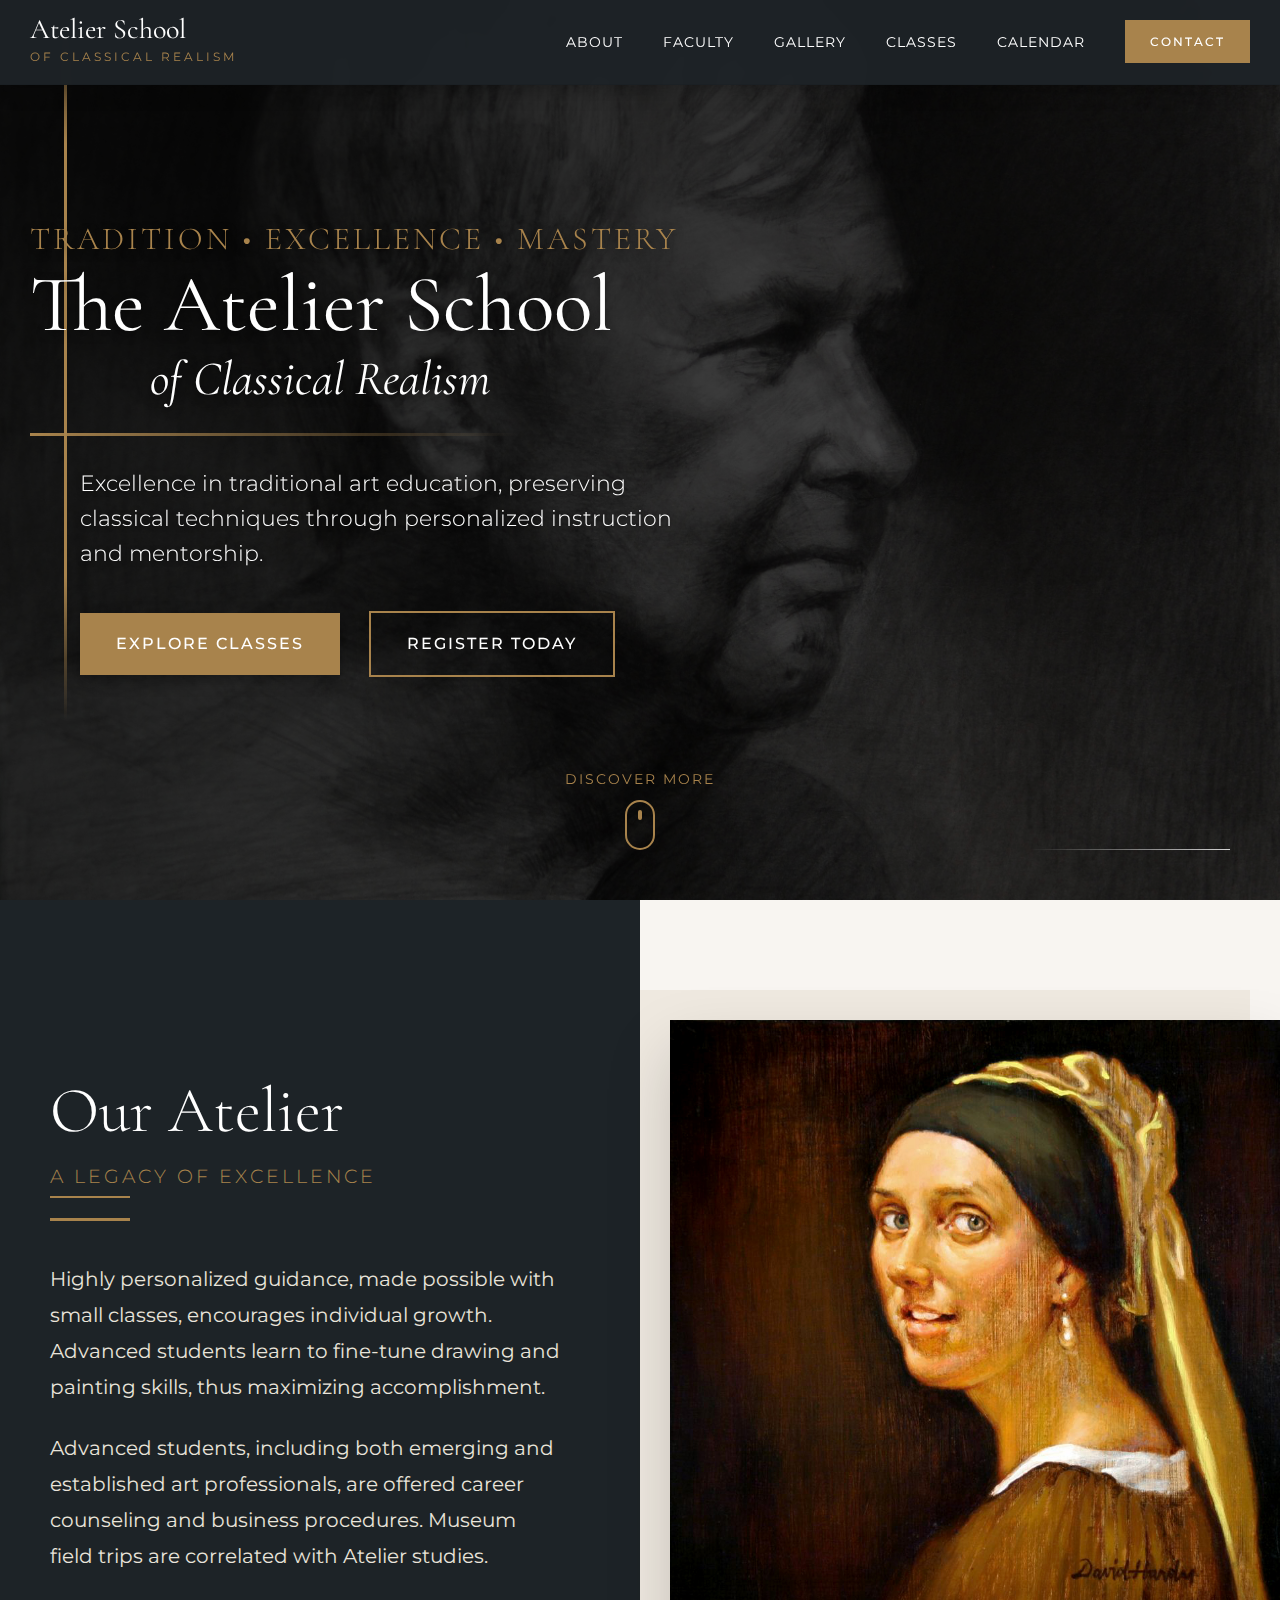
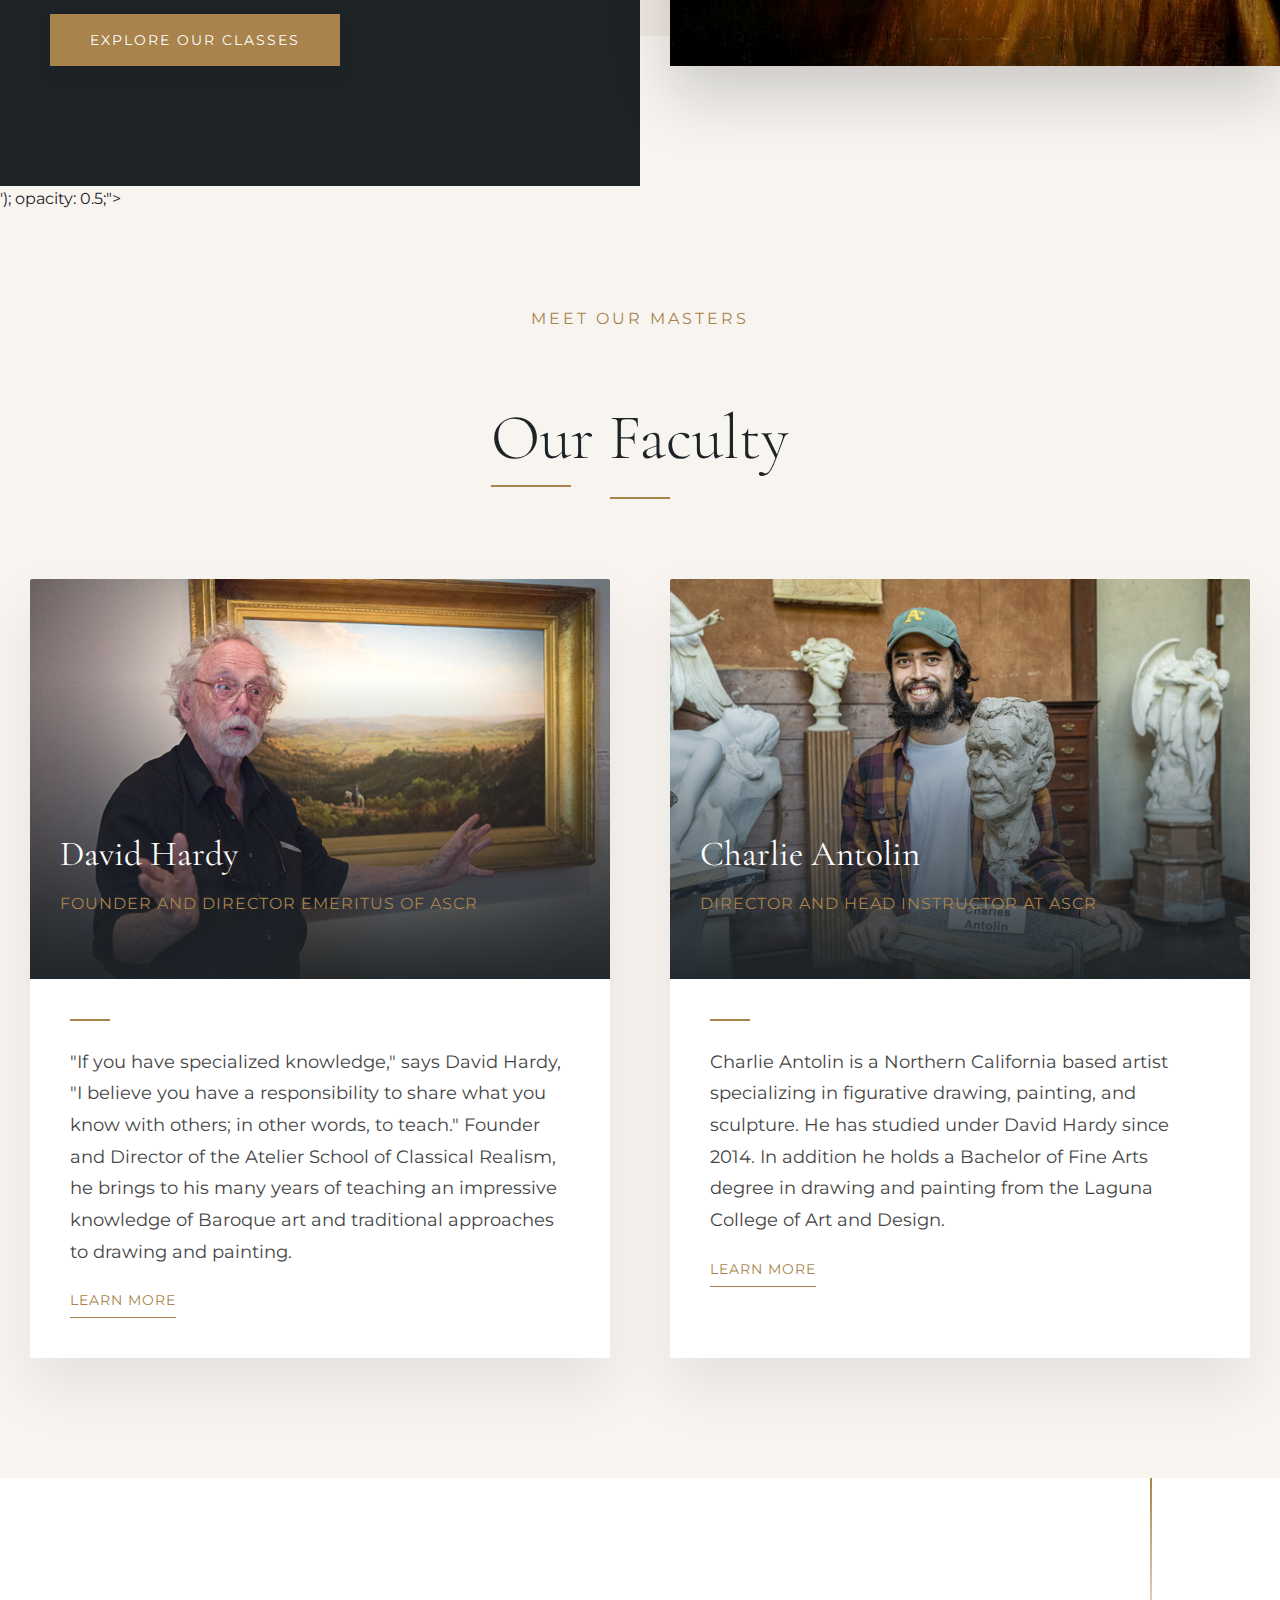
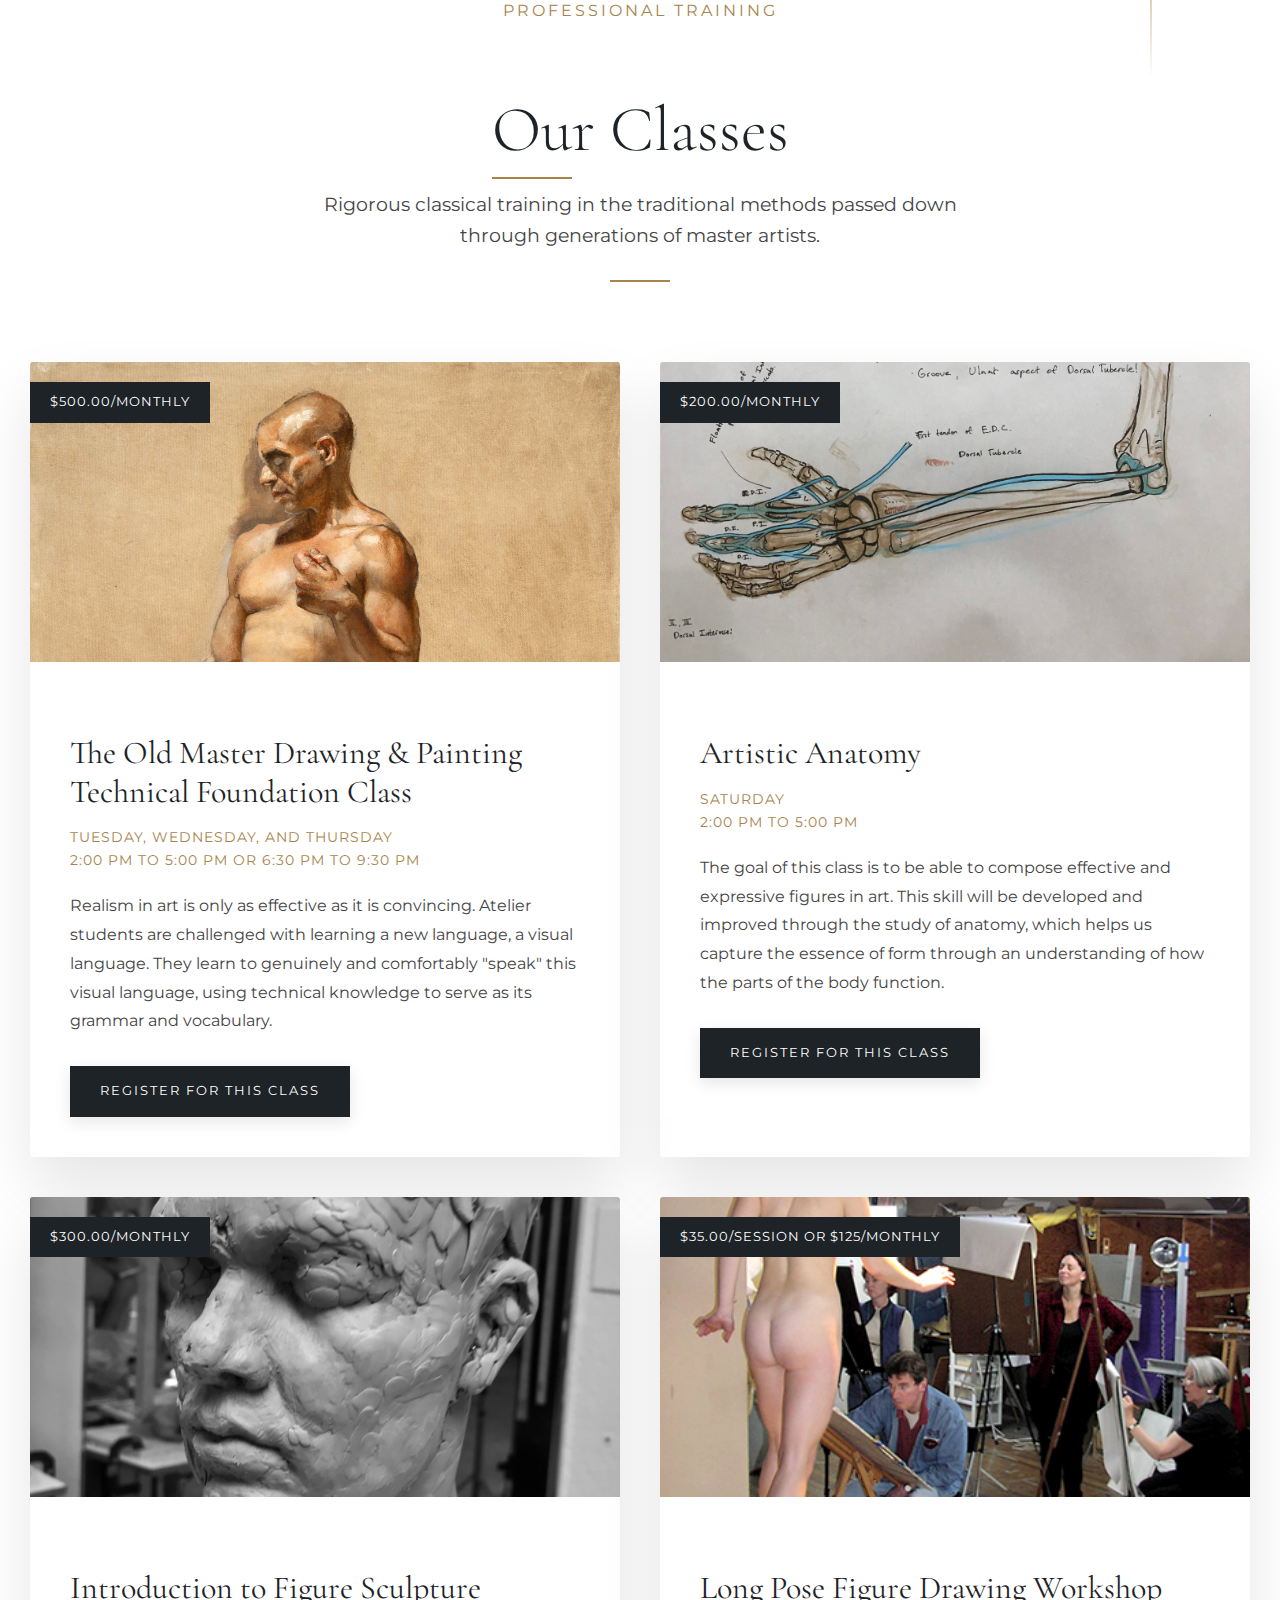
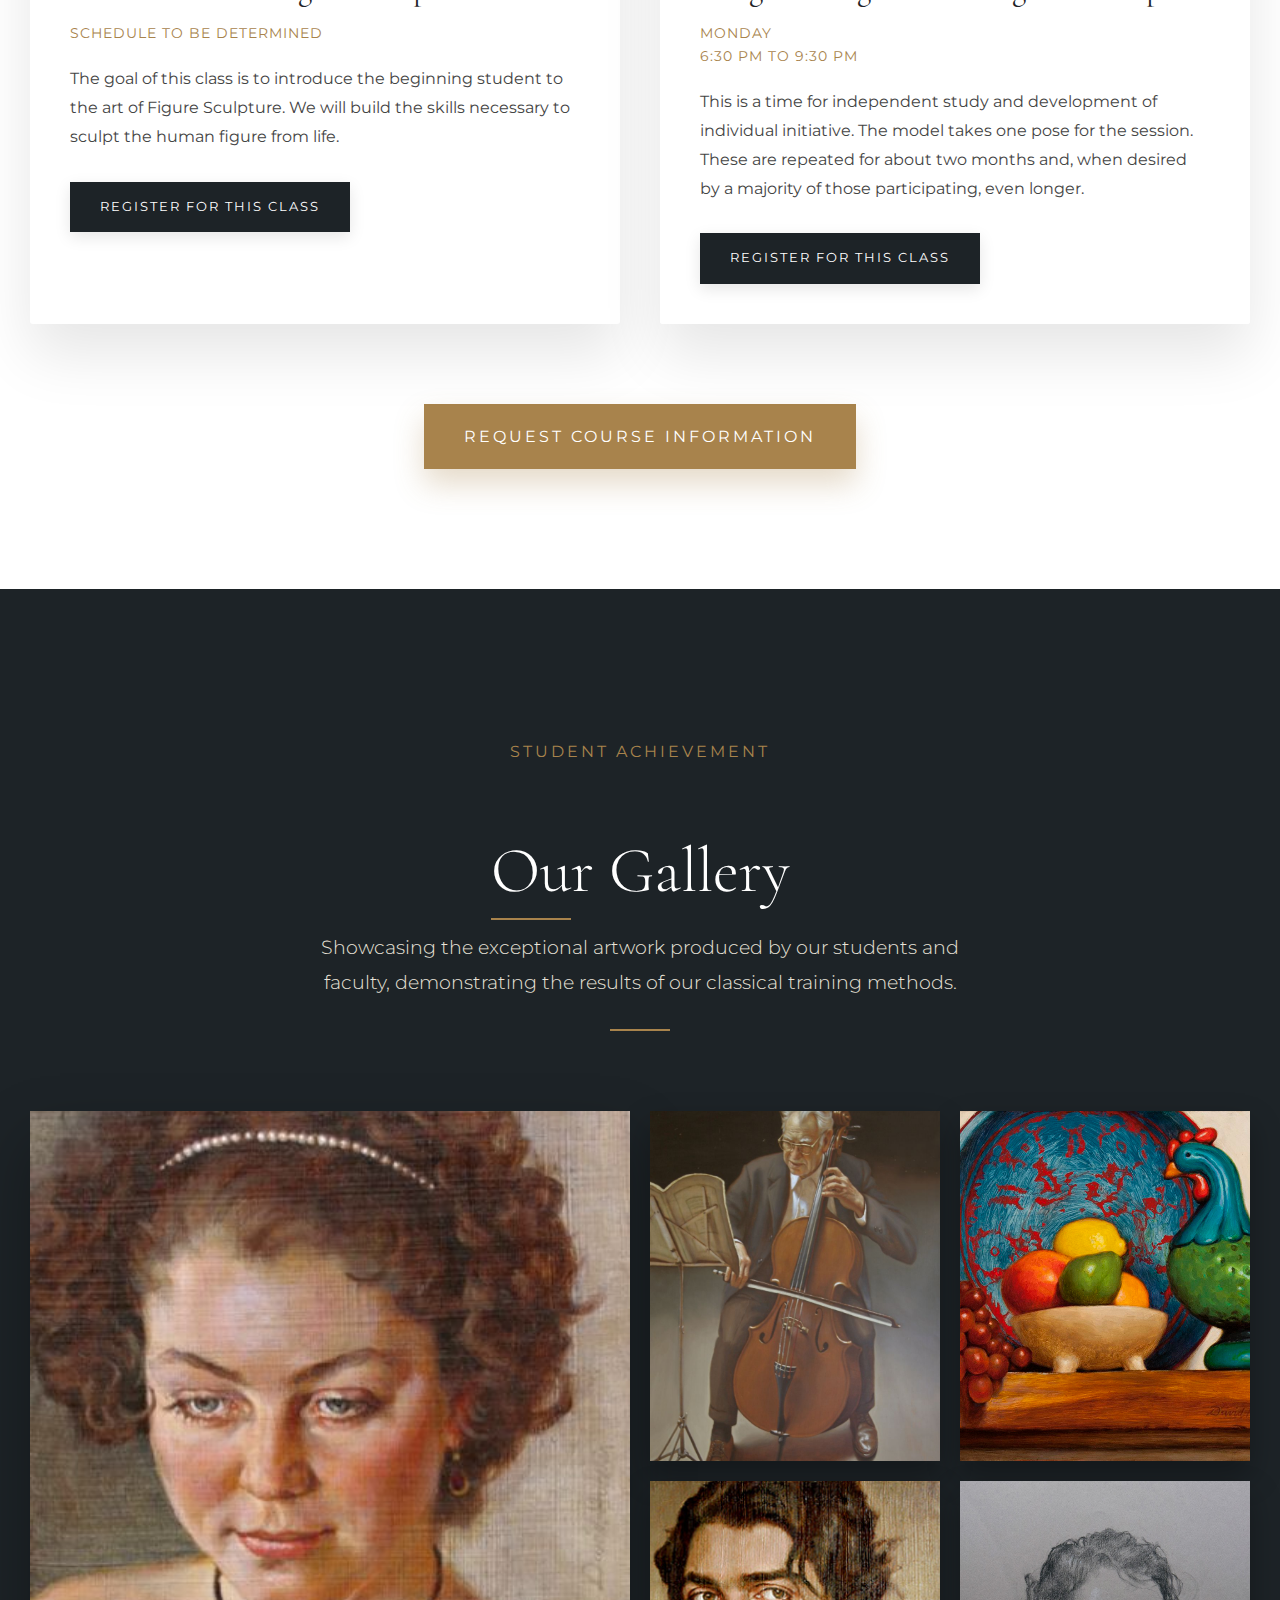
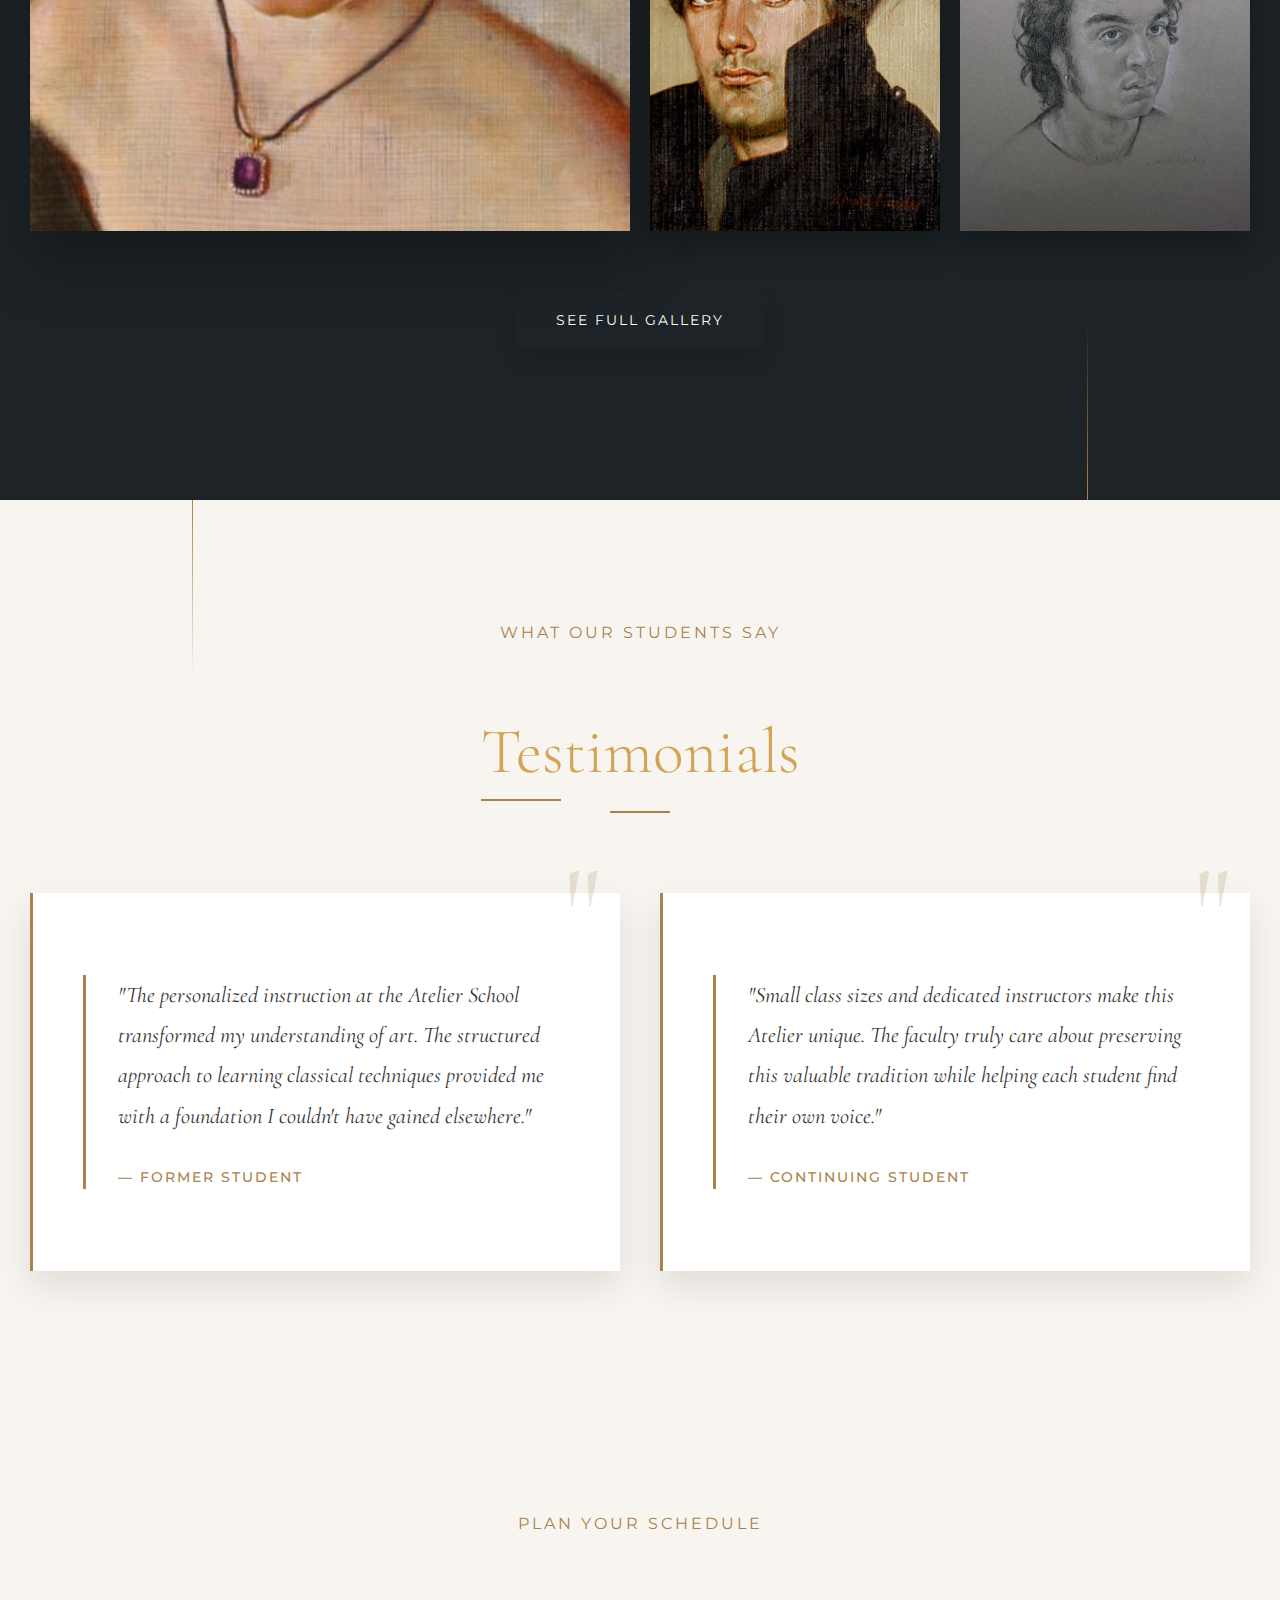
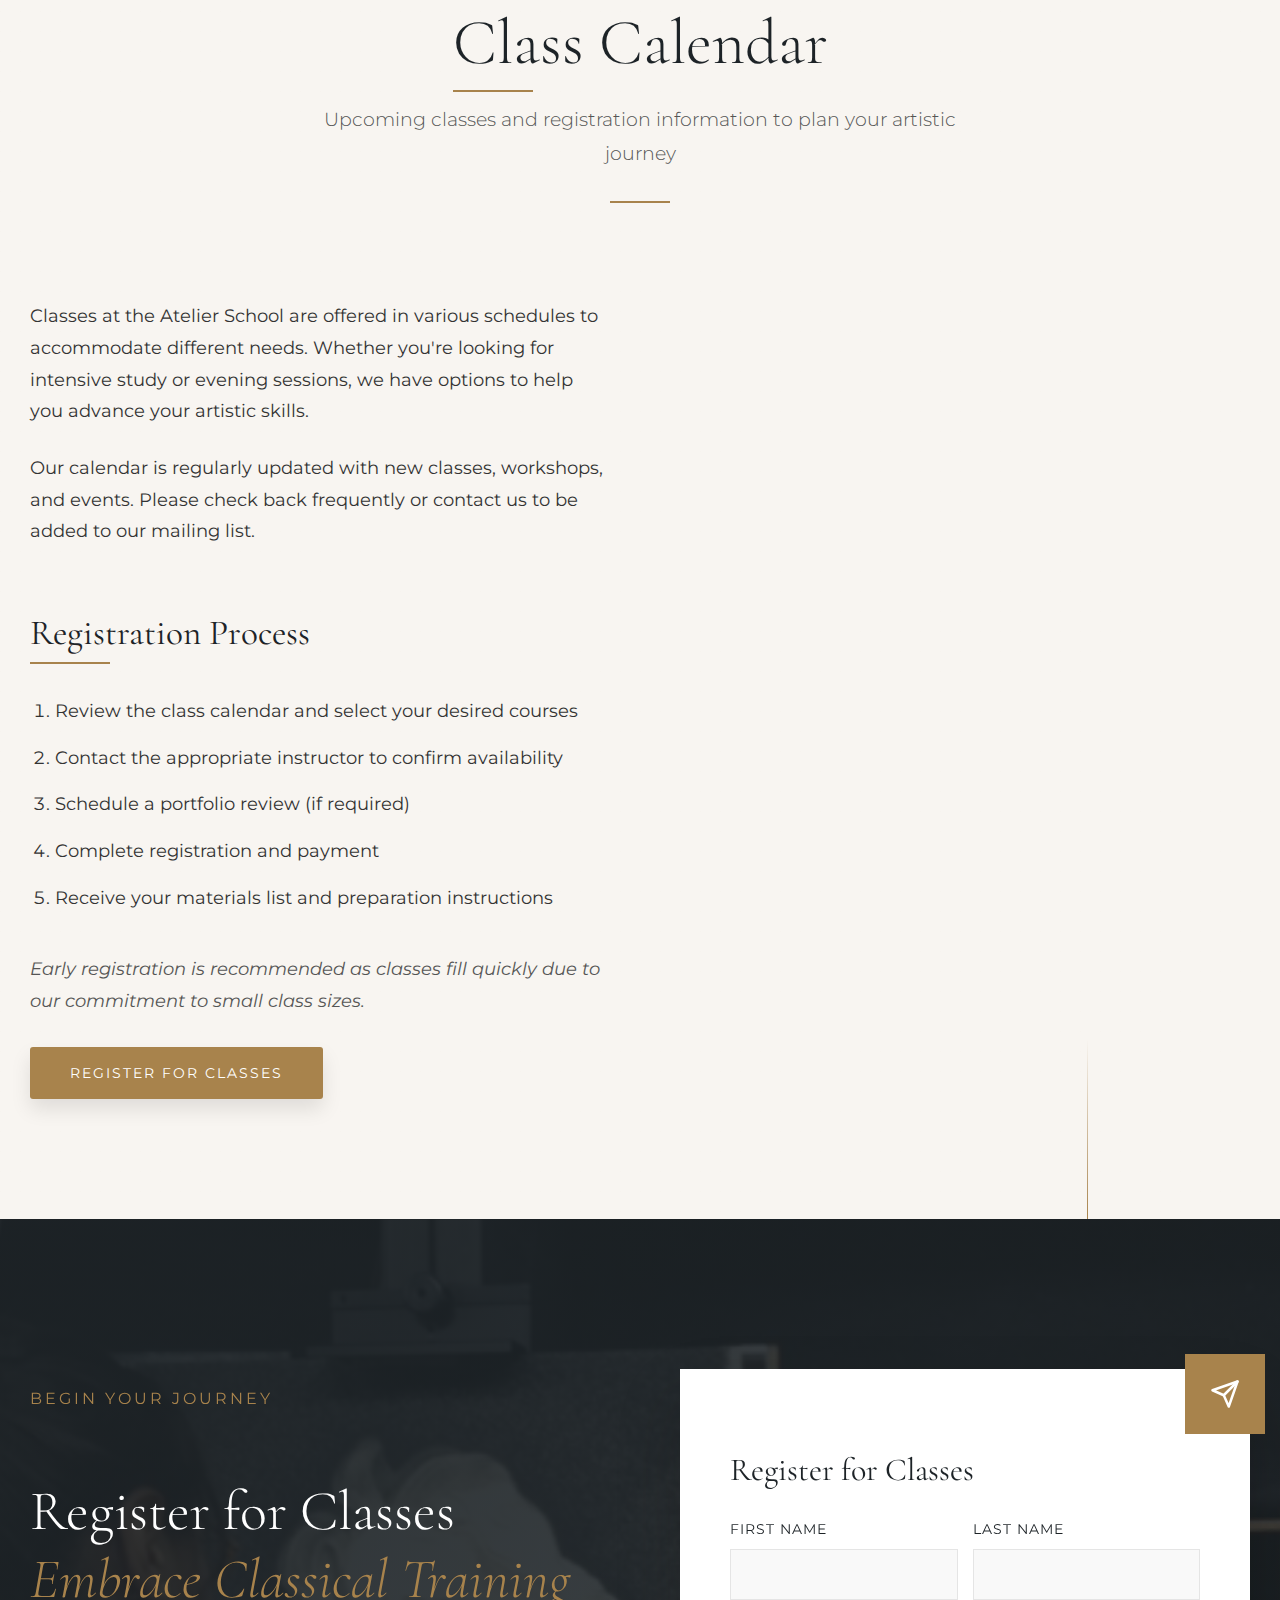
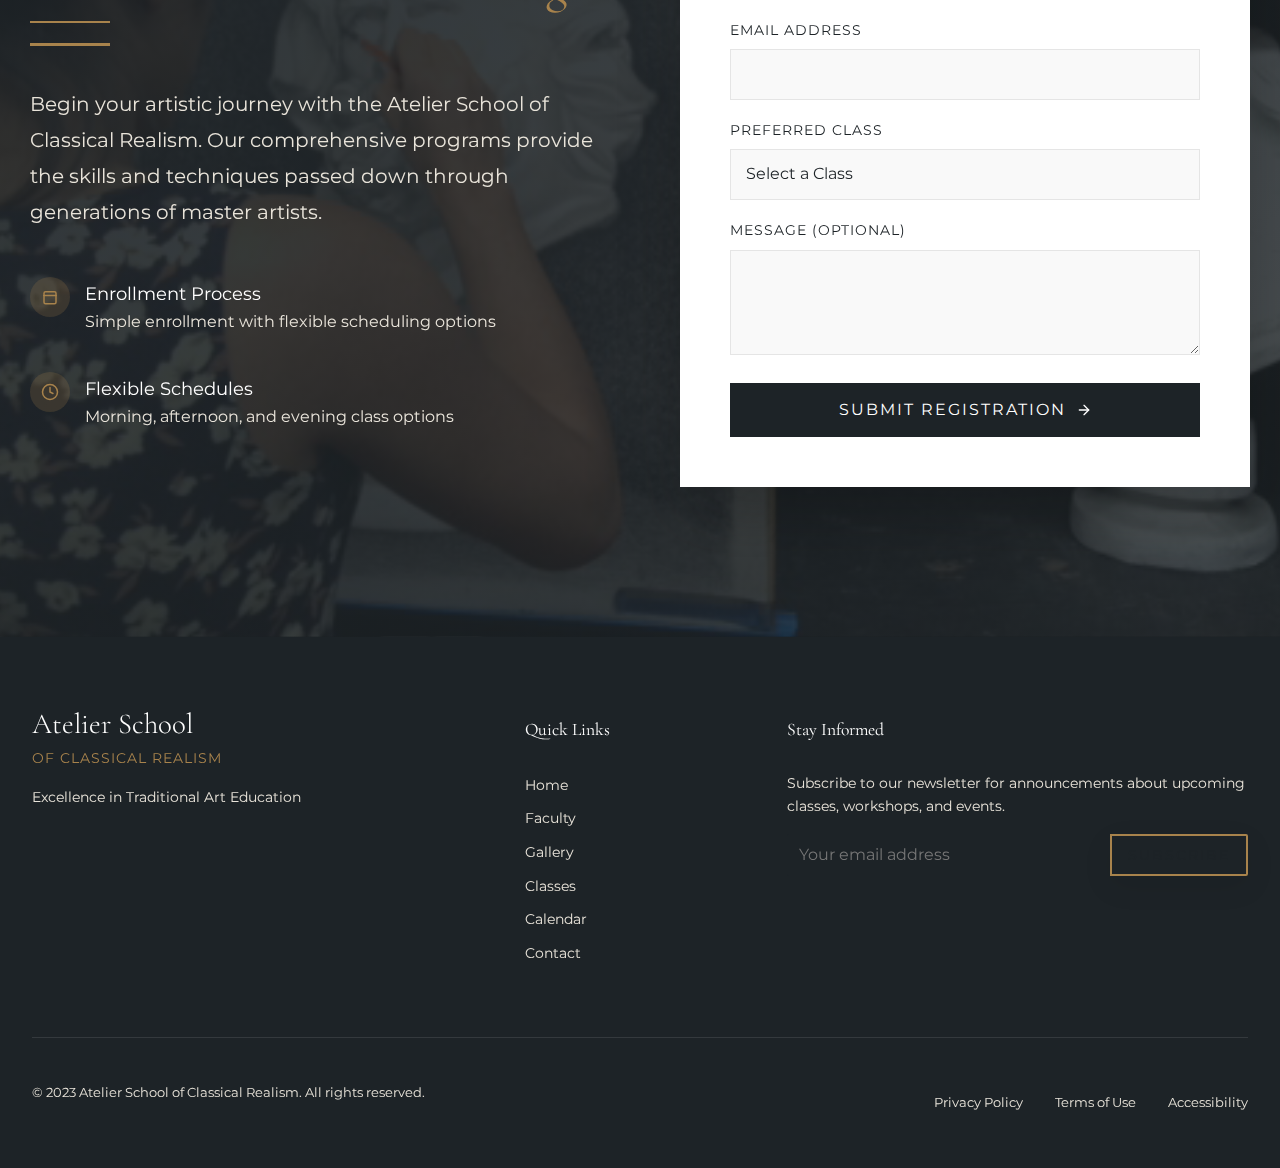
==== index.html @ c7cbcca6 "Improve mobile responsiveness and menu interaction" ====
<!DOCTYPE html>
<html lang="en">
<head>
    <meta charset="UTF-8">
    <meta name="viewport" content="width=device-width, initial-scale=1.0, maximum-scale=5.0, minimum-scale=1.0">
    <title>Atelier School of Classical Realism | Excellence in Traditional Art Education</title>
    <meta name="description" content="The Atelier School of Classical Realism offers rigorous training in traditional drawing and painting techniques, continuing the lineage of master artists.">
    <link rel="stylesheet" href="css/normalize.css">
    <link rel="stylesheet" href="css/styles.css">
    <link rel="preconnect" href="https://fonts.googleapis.com">
    <link rel="preconnect" href="https://fonts.gstatic.com" crossorigin>
    <link href="https://fonts.googleapis.com/css2?family=Cormorant+Garamond:ital,wght@0,300;0,400;0,500;0,600;0,700;1,300;1,400;1,500;1,600;1,700&family=Montserrat:wght@300;400;500;600;700&display=swap" rel="stylesheet">
    <script src="js/main.js" defer></script>
    <style>
        /* Override hero image style */
        .hero-image {
            background-image: url('images/david-hardy1.jpg') !important;
        }
        
        /* Program card background images */
        .program-card:nth-child(1) .program-image {
            background-image: url('images/class1.jpg') !important;
        }
        
        .program-card:nth-child(2) .program-image {
            background-image: url('images/CharlieAntolin_SampleAnatomyNotes1.jpg') !important;
        }
        
        .program-card:nth-child(3) .program-image {
            background-image: url('images/CharlesAntolin_Van_2.jpeg') !important;
        }
        
        .program-card:nth-child(4) .program-image {
            background-image: url('images/maskdrawing.jpg') !important;
        }
        
        /* Updated Animations for vibrant decorative elements */
        @keyframes floatUp {
            0% { transform: translateY(0); }
            50% { transform: translateY(-20px); }
            100% { transform: translateY(0); }
        }
        
        @keyframes fadeInOut {
            0% { opacity: 0.3; }
            50% { opacity: 0.8; }
            100% { opacity: 0.3; }
        }
        
        @keyframes glowPulse {
            0% { box-shadow: 0 0 10px 0 rgba(168,131,76,0.2); }
            50% { box-shadow: 0 0 30px 3px rgba(168,131,76,0.5); }
            100% { box-shadow: 0 0 10px 0 rgba(168,131,76,0.2); }
        }
        
        @keyframes colorShift {
            0% { color: #a8834c; }
            50% { color: #d4a456; }
            100% { color: #a8834c; }
        }
        
        @keyframes borderPulse {
            0% { border-color: rgba(168,131,76,0.6); }
            50% { border-color: rgba(168,131,76,1); }
            100% { border-color: rgba(168,131,76,0.6); }
        }
        
        /* Apply animations to specific elements */
        .accent-line {
            animation: fadeInOut 8s infinite ease-in-out;
        }
        
        .floating-art {
            animation: floatUp 12s infinite ease-in-out;
        }
        
        .testimonial-card, .calendar-card {
            transition: all 0.3s ease;
        }
        
        .accent-glow {
            animation: glowPulse 5s infinite ease-in-out;
        }
        
        /* Add these classes to make elements pop */
        .color-shift {
            animation: colorShift 6s infinite ease-in-out;
        }
        
        .border-pulse {
            animation: borderPulse 4s infinite ease-in-out;
        }
        
        /* Navigation and Button enhancements */
        .btn-primary:hover {
            transform: translateY(-5px);
            box-shadow: 0 15px 30px rgba(168,131,76,0.3) !important;
        }
        
        /* Make all gold accent colors more vibrant */
        .gold-accent {
            color: #d4a456 !important;
        }
    </style>
</head>
<body>
    <header class="site-header" style="position: fixed; top: 0; left: 0; width: 100%; z-index: 1000; padding: 15px 0; transition: all 0.3s ease; background-color: rgba(29, 35, 39, 0.95); box-shadow: 0 5px 20px rgba(0,0,0,0.2);">
        <div style="max-width: 1400px; margin: 0 auto; padding: 0 30px; display: flex; justify-content: space-between; align-items: center;">
            <div>
                <a href="index.html" style="text-decoration: none; display: block;">
                    <span style="font-family: 'Cormorant Garamond', serif; font-size: 28px; color: #ffffff; display: block; line-height: 1;">Atelier School</span>
                    <span style="font-family: 'Montserrat', sans-serif; font-size: 12px; color: #a8834c; text-transform: uppercase; letter-spacing: 3px;">of Classical Realism</span>
                </a>
            </div>
            <nav>
                <ul style="display: flex; list-style: none; margin: 0; padding: 0; gap: 40px; align-items: center;">
                    <li><a href="#about" style="font-family: 'Montserrat', sans-serif; color: #ffffff; text-decoration: none; font-size: 14px; text-transform: uppercase; letter-spacing: 1px; transition: all 0.3s ease;">About</a></li>
                    <li><a href="#faculty" style="font-family: 'Montserrat', sans-serif; color: #ffffff; text-decoration: none; font-size: 14px; text-transform: uppercase; letter-spacing: 1px; transition: all 0.3s ease;">Faculty</a></li>
                    <li><a href="#gallery" style="font-family: 'Montserrat', sans-serif; color: #ffffff; text-decoration: none; font-size: 14px; text-transform: uppercase; letter-spacing: 1px; transition: all 0.3s ease;">Gallery</a></li>
                    <li><a href="#classes" style="font-family: 'Montserrat', sans-serif; color: #ffffff; text-decoration: none; font-size: 14px; text-transform: uppercase; letter-spacing: 1px; transition: all 0.3s ease;">Classes</a></li>
                    <li><a href="#calendar" style="font-family: 'Montserrat', sans-serif; color: #ffffff; text-decoration: none; font-size: 14px; text-transform: uppercase; letter-spacing: 1px; transition: all 0.3s ease;">Calendar</a></li>
                    <li><a href="#contact" style="display: inline-block; background-color: #a8834c; color: white; padding: 12px 25px; text-decoration: none; font-weight: 500; text-transform: uppercase; letter-spacing: 2px; border: none; font-family: 'Montserrat', sans-serif; font-size: 12px; transition: all 0.3s ease;">Contact</a></li>
                </ul>
            </nav>
        </div>
    </header>

    <main>
        <div style="width: 100%; height: 100vh; min-height: 700px; position: relative; overflow: hidden;">
            <!-- Main background image -->
            <img src="images/IMG_1814.jpg" alt="Aaron's portrait from Monday night figure drawing session" style="position: absolute; width: 100%; height: 100%; object-fit: cover; object-position: center; filter: contrast(1.1) saturate(1.2);">
            
            <!-- Artistic overlay with gradient and texture -->
            <div style="position: absolute; top: 0; left: 0; width: 100%; height: 100%; background: linear-gradient(135deg, rgba(0,0,0,0.85) 0%, rgba(0,0,0,0.4) 100%); mix-blend-mode: multiply;"></div>
            
            <!-- Golden accent line -->
            <div class="accent-line" style="position: absolute; top: 0; left: 5%; width: 3px; height: 80%; background: linear-gradient(to bottom, rgba(168,131,76,0), rgba(168,131,76,1) 20%, rgba(168,131,76,1) 80%, rgba(168,131,76,0));"></div>
            
            <!-- Floating art element -->
            <!-- <div class="floating-art" style="position: absolute; top: 15%; right: 10%; width: 150px; height: 150px; background-image: url('images/david-hardy1.jpg'); background-size: cover; background-position: center; border: 5px solid white; box-shadow: 0 15px 35px rgba(0,0,0,0.4); transform: rotate(5deg);"></div> -->
            
            <!-- Content container with dynamic layout -->
            <div style="position: relative; z-index: 5; width: 100%; height: 100%; display: flex; align-items: center;">
                <div style="max-width: 1400px; margin: 0 auto; padding: 0 30px; width: 100%;">
                    
                    <!-- Headline with artistic treatment -->
                    <h1 style="color: #ffffff; font-size: 80px; line-height: 1; font-weight: 400; margin: 0; text-shadow: 0 3px 10px rgba(0,0,0,0.5); position: relative;">
                        <span style="display: block; font-size: 32px; color: #a8834c; margin-bottom: 10px; letter-spacing: 3px; text-transform: uppercase; font-weight: 300;">Tradition • Excellence • Mastery</span>
                        The Atelier School
                        <span style="display: block; font-size: 48px; margin-top: 10px; margin-left: 120px; font-style: italic;">of Classical Realism</span>
                    </h1>
                    
                    <!-- Painterly divider -->
                    <div style="width: 40%; height: 3px; background: linear-gradient(to right, #a8834c, transparent); margin: 30px 0;"></div>
                    
                    <!-- Description with improved typography -->
                    <p style="color: #ffffff; font-size: 22px; line-height: 1.6; max-width: 600px; margin-bottom: 40px; text-shadow: 0 1px 5px rgba(0,0,0,0.5); font-weight: 300; margin-left: 50px;">Excellence in traditional art education, preserving classical techniques through personalized instruction and mentorship.</p>
                    
                    <!-- Dynamic call-to-action buttons -->
                    <div style="margin-left: 50px;">
                        <a href="#classes" style="display: inline-block; background-color: #a8834c; color: white; padding: 18px 36px; margin-right: 25px; text-decoration: none; font-weight: 500; text-transform: uppercase; letter-spacing: 2px; border: none; box-shadow: 0 5px 15px rgba(0,0,0,0.3); transition: all 0.3s ease;">EXPLORE CLASSES</a>
                        
                        <a href="#contact" style="display: inline-block; background-color: transparent; color: white; padding: 18px 36px; text-decoration: none; font-weight: 500; text-transform: uppercase; letter-spacing: 2px; border: 2px solid #a8834c; transition: all 0.3s ease;">REGISTER TODAY</a>
                    </div>
                </div>
            </div>
            
            <!-- Decorative elements -->
            <div style="position: absolute; bottom: 50px; right: 50px; width: 200px; height: 1px; background: linear-gradient(to right, transparent, rgba(255,255,255,0.8));"></div>
            
            <!-- Scroll indicator -->
            <div style="position: absolute; bottom: 50px; left: 50%; transform: translateX(-50%); text-align: center;">
                <p style="color: #a8834c; font-size: 14px; letter-spacing: 2px; text-transform: uppercase; margin-bottom: 10px;">Discover More</p>
                <div style="width: 30px; height: 50px; border: 2px solid #a8834c; border-radius: 15px; margin: 0 auto; position: relative;">
                    <div style="width: 4px; height: 10px; background: #a8834c; border-radius: 2px; position: absolute; left: 50%; transform: translateX(-50%); top: 8px; animation: scrollDown 1.5s infinite;"></div>
                </div>
            </div>
            
            <style>
                @keyframes scrollDown {
                    0% { top: 8px; opacity: 1; }
                    50% { top: 25px; opacity: 0.5; }
                    100% { top: 8px; opacity: 1; }
                }
            </style>
        </div>

        <section id="about" style="padding: 120px 0; background: linear-gradient(to right, #1d2327 0%, #1d2327 50%, #f8f5f1 50%, #f8f5f1 100%);">
            <div style="max-width: 1400px; margin: 0 auto; display: grid; grid-template-columns: 1fr 1fr; gap: 60px;">
                <!-- Left column -->
                <div style="padding: 0 50px; color: #ffffff;">
                    <h2 style="font-size: 4rem; margin-bottom: 30px; font-weight: 300; font-family: 'Cormorant Garamond', serif; position: relative;">
                        Our Atelier
                        <span style="display: block; font-size: 1.2rem; margin-top: 15px; text-transform: uppercase; letter-spacing: 3px; color: #a8834c; font-family: 'Montserrat', sans-serif;">A Legacy of Excellence</span>
                    </h2>
                    
                    <div style="width: 80px; height: 3px; background: #a8834c; margin-bottom: 40px;"></div>
                    
                    <p style="font-size: 1.25rem; line-height: 1.8; margin-bottom: 25px; color: #e9e4da;">Highly personalized guidance, made possible with small classes, encourages individual growth. Advanced students learn to fine-tune drawing and painting skills, thus maximizing accomplishment.</p>
                    
                    <p style="font-size: 1.25rem; line-height: 1.8; margin-bottom: 40px; color: #e9e4da;">Advanced students, including both emerging and established art professionals, are offered career counseling and business procedures. Museum field trips are correlated with Atelier studies.</p>
                    
                    <a href="#classes" style="display: inline-block; background: #a8834c; color: white; padding: 15px 40px; text-decoration: none; font-family: 'Montserrat', sans-serif; text-transform: uppercase; letter-spacing: 2px; font-size: 14px; transition: all 0.3s ease; border: none; box-shadow: 0 10px 20px rgba(0,0,0,0.1);">Explore Our Classes</a>
                </div>
                
                <!-- Right column -->
                <div style="position: relative;">
                    <div style="position: absolute; top: -30px; left: -30px; width: 100%; height: 100%; background: rgba(168,131,76,0.1); z-index: 1;"></div>
                    
                    <img src="images/dh24-lrg.jpg" alt="David Hardy homage to Vermeer" style="width: 100%; height: 100%; object-fit: cover; position: relative; z-index: 2; box-shadow: 0 30px 60px rgba(0,0,0,0.18);">
                    
                    <!-- <blockquote style="position: absolute; bottom: -40px; right: -40px; background: white; padding: 30px; max-width: 400px; box-shadow: 0 15px 35px rgba(0,0,0,0.1); z-index: 3; border-left: 4px solid #a8834c;">
                        <p style="font-family: 'Cormorant Garamond', serif; font-style: italic; font-size: 1.4rem; color: #1d2327; margin-bottom: 15px;">"The Atelier School of Classical Realism provides a solid foundation in traditional techniques that allows artists to fully express their creative vision."</p>
                        <cite style="font-family: 'Montserrat', sans-serif; font-size: 0.9rem; color: #a8834c; text-transform: uppercase; letter-spacing: 1px;">— Aaron, current student</cite>
                    </blockquote> -->
                </div>
            </div>
        </section>

        <section id="faculty" style="padding: 120px 0; background-color: #f8f5f1; position: relative; overflow: hidden;">
            <!-- Decorative elements -->
            <div style="position: absolute; top: 0; left: 0; width: 100%; height: 100%; background-image: url('data:image/svg+xml;utf8,<svg width=\"20\" height=\"20\" viewBox=\"0 0 20 20\" xmlns=\"http://www.w3.org/2000/svg\"><circle cx=\"2\" cy=\"2\" r=\"0.5\" fill=\"%23a8834c\" opacity=\"0.2\"/></svg>'); opacity: 0.5;"></div>
            
            <div style="max-width: 1400px; margin: 0 auto; padding: 0 30px; position: relative; z-index: 2;">
                <!-- Section header -->
                <div style="text-align: center; margin-bottom: 80px;">
                    <span style="display: block; font-family: 'Montserrat', sans-serif; font-size: 1rem; color: #a8834c; text-transform: uppercase; letter-spacing: 3px; margin-bottom: 15px;">Meet Our Masters</span>
                    
                    <h2 style="font-family: 'Cormorant Garamond', serif; font-size: 4rem; color: #1d2327; margin-bottom: 20px; font-weight: 300;">Our Faculty</h2>
                    
                    <div style="width: 60px; height: 2px; background-color: #a8834c; margin: 0 auto;"></div>
                </div>
                
                <!-- Faculty grid -->
                <div style="display: grid; grid-template-columns: repeat(auto-fit, minmax(400px, 1fr)); gap: 60px;">
                    <!-- Faculty member 1 -->
                    <div style="background: white; border-radius: 2px; overflow: hidden; box-shadow: 0 30px 60px rgba(0,0,0,0.08); transition: all 0.3s ease;">
                        <div style="position: relative; height: 400px; overflow: hidden;">
                            <img src="images/david-hardy-deyoung.jpg" alt="Portrait of David Hardy" style="width: 100%; height: 100%; object-fit: cover; object-position: center top; transition: all 0.5s ease;">
                            
                            <div style="position: absolute; bottom: 0; left: 0; width: 100%; padding: 120px 30px 30px; background: linear-gradient(to top, rgba(29,35,39,0.95), rgba(29,35,39,0)); color: white;">
                                <h3 style="font-family: 'Cormorant Garamond', serif; font-size: 2.2rem; margin-bottom: 5px;">David Hardy</h3>
                                <p style="font-family: 'Montserrat', sans-serif; font-size: 1rem; color: #a8834c; text-transform: uppercase; letter-spacing: 1px;">Founder and Director Emeritus of ASCR</p>
                            </div>
                        </div>
                        
                        <div style="padding: 40px; position: relative;">
                            <div style="width: 40px; height: 2px; background: #a8834c; margin-bottom: 25px;"></div>
                            
                            <p style="font-size: 1.1rem; line-height: 1.8; color: #444; margin-bottom: 20px;">"If you have specialized knowledge," says David Hardy, "I believe you have a responsibility to share what you know with others; in other words, to teach." Founder and Director of the Atelier School of Classical Realism, he brings to his many years of teaching an impressive knowledge of Baroque art and traditional approaches to drawing and painting.</p>
                            
                            <a href="#contact" style="display: inline-block; font-family: 'Montserrat', sans-serif; color: #a8834c; text-decoration: none; font-size: 0.9rem; text-transform: uppercase; letter-spacing: 1px; padding-bottom: 5px; border-bottom: 1px solid #a8834c; transition: all 0.3s ease;">Learn More</a>
                        </div>
                    </div>
                    
                    <!-- Faculty member 2 -->
                    <div style="background: white; border-radius: 2px; overflow: hidden; box-shadow: 0 30px 60px rgba(0,0,0,0.08); transition: all 0.3s ease;">
                        <div style="position: relative; height: 400px; overflow: hidden;">
                            <img src="images/charlieantolin.jpeg" alt="Portrait of Charles Antolin" style="width: 100%; height: 100%; object-fit: cover; transition: all 0.5s ease;">
                            
                            <div style="position: absolute; bottom: 0; left: 0; width: 100%; padding: 120px 30px 30px; background: linear-gradient(to top, rgba(29,35,39,0.95), rgba(29,35,39,0)); color: white;">
                                <h3 style="font-family: 'Cormorant Garamond', serif; font-size: 2.2rem; margin-bottom: 5px;">Charlie Antolin</h3>
                                <p style="font-family: 'Montserrat', sans-serif; font-size: 1rem; color: #a8834c; text-transform: uppercase; letter-spacing: 1px;">Director and Head Instructor at ASCR</p>
                            </div>
                        </div>
                        
                        <div style="padding: 40px; position: relative;">
                            <div style="width: 40px; height: 2px; background: #a8834c; margin-bottom: 25px;"></div>
                            
                            <p style="font-size: 1.1rem; line-height: 1.8; color: #444; margin-bottom: 20px;">Charlie Antolin is a Northern California based artist specializing in figurative drawing, painting, and sculpture. He has studied under David Hardy since 2014. In addition he holds a Bachelor of Fine Arts degree in drawing and painting from the Laguna College of Art and Design.</p>
                            
                            <a href="#contact" style="display: inline-block; font-family: 'Montserrat', sans-serif; color: #a8834c; text-decoration: none; font-size: 0.9rem; text-transform: uppercase; letter-spacing: 1px; padding-bottom: 5px; border-bottom: 1px solid #a8834c; transition: all 0.3s ease;">Learn More</a>
                        </div>
                    </div>
                </div>
            </div>
        </section>

        <section id="classes" style="padding: 120px 0; background-color: #fff; position: relative;">
            <!-- Decorative gold accent line -->
            <div style="position: absolute; top: 0; right: 10%; width: 2px; height: 200px; background: linear-gradient(to bottom, rgba(168,131,76,1), rgba(168,131,76,0));"></div>
            
            <div style="max-width: 1400px; margin: 0 auto; padding: 0 30px;">
                <!-- Section header -->
                <div style="text-align: center; margin-bottom: 80px;">
                    <span style="display: block; font-family: 'Montserrat', sans-serif; font-size: 1rem; color: #a8834c; text-transform: uppercase; letter-spacing: 3px; margin-bottom: 15px;">Professional Training</span>
                    
                    <h2 style="font-family: 'Cormorant Garamond', serif; font-size: 4rem; color: #1d2327; margin-bottom: 20px; font-weight: 300;">Our Classes</h2>
                    
                    <p style="font-size: 1.2rem; max-width: 700px; margin: 0 auto; color: #444; margin-bottom: 30px;">Rigorous classical training in the traditional methods passed down through generations of master artists.</p>
                    
                    <div style="width: 60px; height: 2px; background-color: #a8834c; margin: 0 auto;"></div>
                </div>
                
                <!-- Classes grid -->
                <div style="display: grid; grid-template-columns: repeat(2, 1fr); gap: 40px; margin-bottom: 80px;">
                    <!-- Class card 1 -->
                    <div style="position: relative; overflow: hidden; border-radius: 3px; box-shadow: 0 30px 60px rgba(0,0,0,0.1); transition: all 0.3s ease;">
                        <div style="height: 300px; overflow: hidden;">
                            <img src="images/CharlieAntolin_Micheal.jpg" alt="Old Master Drawing & Painting" style="width: 100%; height: 100%; object-fit: cover; object-position: center top; transition: transform 0.5s ease;">
                        </div>
                        
                        <div style="position: absolute; top: 20px; left: 0; background: #1d2327; color: white; padding: 10px 20px; font-family: 'Montserrat', sans-serif; font-size: 0.8rem; text-transform: uppercase; letter-spacing: 1px;">
                            $500.00/monthly
                        </div>
                        
                        <div style="padding: 40px; background: white;">
                            <h3 style="font-family: 'Cormorant Garamond', serif; font-size: 2rem; margin-bottom: 15px; color: #1d2327;">The Old Master Drawing & Painting Technical Foundation Class</h3>
                            
                            <p style="color: #a8834c; font-family: 'Montserrat', sans-serif; font-size: 0.9rem; text-transform: uppercase; letter-spacing: 1px; margin-bottom: 20px;">Tuesday, Wednesday, and Thursday<br>2:00 PM to 5:00 PM or 6:30 PM to 9:30 PM</p>
                            
                            <p style="font-size: 1rem; line-height: 1.8; color: #444; margin-bottom: 30px;">Realism in art is only as effective as it is convincing. Atelier students are challenged with learning a new language, a visual language. They learn to genuinely and comfortably "speak" this visual language, using technical knowledge to serve as its grammar and vocabulary.</p>
                            
                            <a href="#contact" style="display: inline-block; background: #1d2327; color: white; padding: 15px 30px; text-decoration: none; font-family: 'Montserrat', sans-serif; text-transform: uppercase; letter-spacing: 2px; font-size: 0.8rem; transition: all 0.3s ease; border: none; box-shadow: 0 5px 15px rgba(0,0,0,0.1);">Register for This Class</a>
                        </div>
                    </div>
                    
                    <!-- Class card 2 -->
                    <div style="position: relative; overflow: hidden; border-radius: 3px; box-shadow: 0 30px 60px rgba(0,0,0,0.1); transition: all 0.3s ease;">
                        <div style="height: 300px; overflow: hidden;">
                            <img src="images/CharlieAntolin_SampleAnatomyNotes1.jpg" alt="Artistic Anatomy" style="width: 100%; height: 100%; object-fit: cover; object-position: center bottom; transition: transform 0.5s ease;">
                        </div>
                        
                        <div style="position: absolute; top: 20px; left: 0; background: #1d2327; color: white; padding: 10px 20px; font-family: 'Montserrat', sans-serif; font-size: 0.8rem; text-transform: uppercase; letter-spacing: 1px;">
                            $200.00/monthly
                        </div>
                        
                        <div style="padding: 40px; background: white;">
                            <h3 style="font-family: 'Cormorant Garamond', serif; font-size: 2rem; margin-bottom: 15px; color: #1d2327;">Artistic Anatomy</h3>
                            
                            <p style="color: #a8834c; font-family: 'Montserrat', sans-serif; font-size: 0.9rem; text-transform: uppercase; letter-spacing: 1px; margin-bottom: 20px;">Saturday<br>2:00 PM to 5:00 PM</p>
                            
                            <p style="font-size: 1rem; line-height: 1.8; color: #444; margin-bottom: 30px;">The goal of this class is to be able to compose effective and expressive figures in art. This skill will be developed and improved through the study of anatomy, which helps us capture the essence of form through an understanding of how the parts of the body function.</p>
                            
                            <a href="#contact" style="display: inline-block; background: #1d2327; color: white; padding: 15px 30px; text-decoration: none; font-family: 'Montserrat', sans-serif; text-transform: uppercase; letter-spacing: 2px; font-size: 0.8rem; transition: all 0.3s ease; border: none; box-shadow: 0 5px 15px rgba(0,0,0,0.1);">Register for This Class</a>
                        </div>
                    </div>
                    
                    <!-- Class card 3 -->
                    <div style="position: relative; overflow: hidden; border-radius: 3px; box-shadow: 0 30px 60px rgba(0,0,0,0.1); transition: all 0.3s ease;">
                        <div style="height: 300px; overflow: hidden;">
                            <img src="images/CharlesAntolin_Van_2.jpeg" alt="Introduction to Figure Sculpture" style="width: 100%; height: 100%; object-fit: cover; object-position: center center; transition: transform 0.5s ease;">
                        </div>
                        
                        <div style="position: absolute; top: 20px; left: 0; background: #1d2327; color: white; padding: 10px 20px; font-family: 'Montserrat', sans-serif; font-size: 0.8rem; text-transform: uppercase; letter-spacing: 1px;">
                            $300.00/monthly
                        </div>
                        
                        <div style="padding: 40px; background: white;">
                            <h3 style="font-family: 'Cormorant Garamond', serif; font-size: 2rem; margin-bottom: 15px; color: #1d2327;">Introduction to Figure Sculpture</h3>
                            
                            <p style="color: #a8834c; font-family: 'Montserrat', sans-serif; font-size: 0.9rem; text-transform: uppercase; letter-spacing: 1px; margin-bottom: 20px;">Schedule to be determined</p>
                            
                            <p style="font-size: 1rem; line-height: 1.8; color: #444; margin-bottom: 30px;">The goal of this class is to introduce the beginning student to the art of Figure Sculpture. We will build the skills necessary to sculpt the human figure from life.</p>
                            
                            <a href="#contact" style="display: inline-block; background: #1d2327; color: white; padding: 15px 30px; text-decoration: none; font-family: 'Montserrat', sans-serif; text-transform: uppercase; letter-spacing: 2px; font-size: 0.8rem; transition: all 0.3s ease; border: none; box-shadow: 0 5px 15px rgba(0,0,0,0.1);">Register for This Class</a>
                        </div>
                    </div>
                    
                    <!-- Class card 4 -->
                    <div style="position: relative; overflow: hidden; border-radius: 3px; box-shadow: 0 30px 60px rgba(0,0,0,0.1); transition: all 0.3s ease;">
                        <div style="height: 300px; overflow: hidden;">
                            <img src="images/lifedrawing.jpg" alt="Long Pose Figure Drawing Workshop" style="width: 100%; height: 100%; object-fit: cover;">
                        </div>
                        
                        <div style="position: absolute; top: 20px; left: 0; background: #1d2327; color: white; padding: 10px 20px; font-family: 'Montserrat', sans-serif; font-size: 0.8rem; text-transform: uppercase; letter-spacing: 1px;">
                            $35.00/session or $125/monthly
                        </div>
                        
                        <div style="padding: 40px; background: white;">
                            <h3 style="font-family: 'Cormorant Garamond', serif; font-size: 2rem; margin-bottom: 15px; color: #1d2327;">Long Pose Figure Drawing Workshop</h3>
                            
                            <p style="color: #a8834c; font-family: 'Montserrat', sans-serif; font-size: 0.9rem; text-transform: uppercase; letter-spacing: 1px; margin-bottom: 20px;">Monday<br>6:30 PM to 9:30 PM</p>
                            
                            <p style="font-size: 1rem; line-height: 1.8; color: #444; margin-bottom: 30px;">This is a time for independent study and development of individual initiative. The model takes one pose for the session. These are repeated for about two months and, when desired by a majority of those participating, even longer.</p>
                            
                            <a href="#contact" style="display: inline-block; background: #1d2327; color: white; padding: 15px 30px; text-decoration: none; font-family: 'Montserrat', sans-serif; text-transform: uppercase; letter-spacing: 2px; font-size: 0.8rem; transition: all 0.3s ease; border: none; box-shadow: 0 5px 15px rgba(0,0,0,0.1);">Register for This Class</a>
                        </div>
                    </div>
                </div>
                
                <!-- Call to action -->
                <div style="text-align: center;">
                    <a href="#contact" style="display: inline-block; background: #a8834c; color: white; padding: 20px 40px; text-decoration: none; font-family: 'Montserrat', sans-serif; text-transform: uppercase; letter-spacing: 3px; font-size: 1rem; transition: all 0.3s ease; border: none; box-shadow: 0 15px 30px rgba(168,131,76,0.3);">Request Course Information</a>
                </div>
            </div>
        </section>

        <section id="gallery" style="padding: 150px 0; background-color: #1d2327; position: relative; overflow: hidden;">
            <!-- Decorative elements -->
            <div style="position: absolute; top: 0; left: 0; width: 100%; height: 100%; background: url('data:image/svg+xml;utf8,<svg width=\"20\" height=\"20\" viewBox=\"0 0 20 20\" xmlns=\"http://www.w3.org/2000/svg\"><rect width=\"1\" height=\"1\" fill=\"%23a8834c\" opacity=\"0.03\"/></svg>'); opacity: 0.5;"></div>
            
            <!-- Golden accent line -->
            <div style="position: absolute; bottom: 0; right: 15%; width: 1px; height: 180px; background: linear-gradient(to top, rgba(168,131,76,1), rgba(168,131,76,0));"></div>
            
            <div style="max-width: 1400px; margin: 0 auto; padding: 0 30px; position: relative; z-index: 2;">
                <!-- Section header -->
                <div style="text-align: center; margin-bottom: 80px;">
                    <span style="display: block; font-family: 'Montserrat', sans-serif; font-size: 1rem; color: #a8834c; text-transform: uppercase; letter-spacing: 3px; margin-bottom: 15px;">Student Achievement</span>
                    
                    <h2 style="font-family: 'Cormorant Garamond', serif; font-size: 4rem; color: #ffffff; margin-bottom: 20px; font-weight: 300;">Our Gallery</h2>
                    
                    <p style="font-size: 1.2rem; max-width: 700px; margin: 0 auto; color: #e9e4da; margin-bottom: 30px; font-family: 'Montserrat', sans-serif; font-weight: 300; line-height: 1.8;">Showcasing the exceptional artwork produced by our students and faculty, demonstrating the results of our classical training methods.</p>
                    
                    <div style="width: 60px; height: 2px; background-color: #a8834c; margin: 0 auto;"></div>
                </div>
                
                <!-- Gallery grid -->
                <div style="display: grid; grid-template-columns: repeat(12, 1fr); grid-template-rows: repeat(2, 350px); gap: 20px; margin-bottom: 60px;">
                    <!-- Gallery item 1 - Large feature piece -->
                    <div style="grid-column: span 6; grid-row: span 2; position: relative; height: 720px; overflow: hidden; box-shadow: 0 30px 60px rgba(0,0,0,0.3);">
                        <img src="images/dh05.jpg" alt="Classical Art" style="width: 100%; height: 100%; object-fit: cover; transition: all 1s ease;">
                        
                        <div style="position: absolute; top: 0; left: 0; width: 100%; height: 100%; background: rgba(29,35,39,0.2); opacity: 0; transition: all 0.5s ease;"></div>
                        
                        <div style="position: absolute; bottom: 0; left: 0; width: 100%; padding: 40px; transform: translateY(20px); opacity: 0; transition: all 0.5s ease;">
                            <h3 style="font-family: 'Cormorant Garamond', serif; font-size: 2rem; color: white; margin-bottom: 5px; text-shadow: 0 2px 10px rgba(0,0,0,0.5);">Classical Portrait Study</h3>
                            <p style="font-family: 'Montserrat', sans-serif; font-size: 0.9rem; color: #a8834c; text-transform: uppercase; letter-spacing: 1px;">Oil on Canvas</p>
                        </div>
                    </div>
                    
                    <!-- Gallery item 2 -->
                    <div style="grid-column: span 3; grid-row: span 1; position: relative; height: 350px; overflow: hidden; box-shadow: 0 15px 30px rgba(0,0,0,0.3);">
                        <img src="images/dh16-lrg.jpg" alt="Student Artwork" style="width: 100%; height: 100%; object-fit: cover; transition: all 0.5s ease;">
                        
                        <div style="position: absolute; top: 0; left: 0; width: 100%; height: 100%; background: rgba(29,35,39,0.2); opacity: 0; transition: all 0.5s ease;"></div>
                        
                        <div style="position: absolute; bottom: 0; left: 0; width: 100%; padding: 30px; transform: translateY(20px); opacity: 0; transition: all 0.5s ease;">
                            <h3 style="font-family: 'Cormorant Garamond', serif; font-size: 1.5rem; color: white; margin-bottom: 5px; text-shadow: 0 2px 10px rgba(0,0,0,0.5);">Figure Study</h3>
                            <p style="font-family: 'Montserrat', sans-serif; font-size: 0.8rem; color: #a8834c; text-transform: uppercase; letter-spacing: 1px;">Charcoal on Paper</p>
                        </div>
                    </div>
                    
                    <!-- Gallery item 3 -->
                    <div style="grid-column: span 3; grid-row: span 1; position: relative; height: 350px; overflow: hidden; box-shadow: 0 15px 30px rgba(0,0,0,0.3);">
                        <img src="images/dh03.jpg" alt="Life Drawing" style="width: 100%; height: 100%; object-fit: cover; transition: all 0.5s ease;">
                        
                        <div style="position: absolute; top: 0; left: 0; width: 100%; height: 100%; background: rgba(29,35,39,0.2); opacity: 0; transition: all 0.5s ease;"></div>
                        
                        <div style="position: absolute; bottom: 0; left: 0; width: 100%; padding: 30px; transform: translateY(20px); opacity: 0; transition: all 0.5s ease;">
                            <h3 style="font-family: 'Cormorant Garamond', serif; font-size: 1.5rem; color: white; margin-bottom: 5px; text-shadow: 0 2px 10px rgba(0,0,0,0.5);">Academic Figure</h3>
                            <p style="font-family: 'Montserrat', sans-serif; font-size: 0.8rem; color: #a8834c; text-transform: uppercase; letter-spacing: 1px;">Pencil on Paper</p>
                        </div>
                    </div>
                    
                    <!-- Gallery item 4 -->
                    <div style="grid-column: span 3; grid-row: span 1; position: relative; height: 350px; overflow: hidden; box-shadow: 0 15px 30px rgba(0,0,0,0.3);">
                        <img src="images/dh12.jpg" alt="Studio Work" style="width: 100%; height: 100%; object-fit: cover; transition: all 0.5s ease;">
                        
                        <div style="position: absolute; top: 0; left: 0; width: 100%; height: 100%; background: rgba(29,35,39,0.2); opacity: 0; transition: all 0.5s ease;"></div>
                        
                        <div style="position: absolute; bottom: 0; left: 0; width: 100%; padding: 30px; transform: translateY(20px); opacity: 0; transition: all 0.5s ease;">
                            <h3 style="font-family: 'Cormorant Garamond', serif; font-size: 1.5rem; color: white; margin-bottom: 5px; text-shadow: 0 2px 10px rgba(0,0,0,0.5);">Portrait Study</h3>
                            <p style="font-family: 'Montserrat', sans-serif; font-size: 0.8rem; color: #a8834c; text-transform: uppercase; letter-spacing: 1px;">Oil on Canvas</p>
                        </div>
                    </div>
                    
                    <!-- Gallery item 5 -->
                    <div style="grid-column: span 3; grid-row: span 1; position: relative; height: 350px; overflow: hidden; box-shadow: 0 15px 30px rgba(0,0,0,0.3);">
                        <img src="images/Hardy_PortraitofAugust.jpg" alt="Mask Drawing" style="width: 100%; height: 100%; object-fit: cover; transition: all 0.5s ease;">
                        
                        <div style="position: absolute; top: 0; left: 0; width: 100%; height: 100%; background: rgba(29,35,39,0.2); opacity: 0; transition: all 0.5s ease;"></div>
                        
                        <div style="position: absolute; bottom: 0; left: 0; width: 100%; padding: 30px; transform: translateY(20px); opacity: 0; transition: all 0.5s ease;">
                            <h3 style="font-family: 'Cormorant Garamond', serif; font-size: 1.5rem; color: white; margin-bottom: 5px; text-shadow: 0 2px 10px rgba(0,0,0,0.5);">Classical Cast</h3>
                            <p style="font-family: 'Montserrat', sans-serif; font-size: 0.8rem; color: #a8834c; text-transform: uppercase; letter-spacing: 1px;">Chalk on Paper</p>
                        </div>
                    </div>
                </div>
                
                <!-- Call to action -->
                <div style="text-align: center; margin-top: 60px;">
                    <a href="gallery.html" style="display: inline-block; background: #1d2327; color: white; padding: 18px 40px; text-decoration: none; font-family: 'Montserrat', sans-serif; text-transform: uppercase; letter-spacing: 2px; font-size: 0.9rem; transition: all 0.3s ease; border: none; box-shadow: 0 10px 20px rgba(0,0,0,0.1);">See Full Gallery</a>
                </div>
            </div>
        </section>

        <section id="testimonials" style="padding: 120px 0; background-color: #f8f5f1; position: relative; overflow: hidden;">
            <!-- Decorative elements -->
            <div style="position: absolute; top: 0; left: 0; width: 100%; height: 100%; background-image: url('data:image/svg+xml;charset=utf-8,%3Csvg width=%2220%22 height=%2220%22 viewBox=%220 0 20 20%22 xmlns=%22http://www.w3.org/2000/svg%22%3E%3Ccircle cx=%222%22 cy=%222%22 r=%220.5%22 fill=%22%23a8834c%22 opacity=%220.1%22/%3E%3C/svg%3E'); opacity: 0.5;"></div>
            
            <!-- Golden accent line -->
            <div class="accent-line" style="position: absolute; top: 0; left: 15%; width: 1px; height: 180px; background: linear-gradient(to bottom, rgba(168,131,76,1), rgba(168,131,76,0));"></div>
            
            <div style="max-width: 1400px; margin: 0 auto; padding: 0 30px; position: relative; z-index: 2;">
                <!-- Section header -->
                <div style="text-align: center; margin-bottom: 80px;">
                    <span style="display: block; font-family: 'Montserrat', sans-serif; font-size: 1rem; color: #a8834c; text-transform: uppercase; letter-spacing: 3px; margin-bottom: 15px;" class="color-shift">What Our Students Say</span>
                    
                    <h2 style="font-family: 'Cormorant Garamond', serif; font-size: 4rem; color: #1d2327; margin-bottom: 20px; font-weight: 300;" class="gold-accent">Testimonials</h2>
                    
                    <div style="width: 60px; height: 2px; background-color: #a8834c; margin: 0 auto;"></div>
                </div>
                
                <!-- Testimonial cards -->
                <div style="display: grid; grid-template-columns: repeat(2, 1fr); gap: 40px;">
                    <!-- Testimonial 1 -->
                    <div class="testimonial-card accent-glow" style="background: white; padding: 50px; position: relative; border-left: 3px solid #a8834c; box-shadow: 0 15px 35px rgba(0,0,0,0.1); transition: all 0.3s ease;">
                        <div style="position: absolute; top: 20px; right: 20px; font-family: 'Cormorant Garamond', serif; font-size: 8rem; line-height: 0; color: rgba(168,131,76,0.2);">"</div>
                        
                        <blockquote style="position: relative; z-index: 2;">
                            <p style="font-family: 'Cormorant Garamond', serif; font-style: italic; font-size: 1.4rem; line-height: 1.8; color: #333; margin-bottom: 30px;">"The personalized instruction at the Atelier School transformed my understanding of art. The structured approach to learning classical techniques provided me with a foundation I couldn't have gained elsewhere."</p>
                            
                            <cite style="font-family: 'Montserrat', sans-serif; font-style: normal; font-size: 0.9rem; color: #a8834c; text-transform: uppercase; letter-spacing: 2px; display: block;">— Former Student</cite>
                        </blockquote>
                    </div>
                    
                    <!-- Testimonial 2 -->
                    <div class="testimonial-card accent-glow" style="background: white; padding: 50px; position: relative; border-left: 3px solid #a8834c; box-shadow: 0 15px 35px rgba(0,0,0,0.1); transition: all 0.3s ease;">
                        <div style="position: absolute; top: 20px; right: 20px; font-family: 'Cormorant Garamond', serif; font-size: 8rem; line-height: 0; color: rgba(168,131,76,0.2);">"</div>
                        
                        <blockquote style="position: relative; z-index: 2;">
                            <p style="font-family: 'Cormorant Garamond', serif; font-style: italic; font-size: 1.4rem; line-height: 1.8; color: #333; margin-bottom: 30px;">"Small class sizes and dedicated instructors make this Atelier unique. The faculty truly care about preserving this valuable tradition while helping each student find their own voice."</p>
                            
                            <cite style="font-family: 'Montserrat', sans-serif; font-style: normal; font-size: 0.9rem; color: #a8834c; text-transform: uppercase; letter-spacing: 2px; display: block;">— Continuing Student</cite>
                        </blockquote>
                    </div>
                </div>
            </div>
        </section>

        <section id="calendar" style="padding: 120px 0; background-color: #f8f5f1; position: relative; overflow: hidden;">
            <!-- Decorative elements -->
            <div style="position: absolute; top: 0; left: 0; width: 100%; height: 100%; background-image: url('data:image/svg+xml;charset=utf-8,%3Csvg width=%2220%22 height=%2220%22 viewBox=%220 0 20 20%22 xmlns=%22http://www.w3.org/2000/svg%22%3E%3Crect width=%221%22 height=%221%22 fill=%22%23a8834c%22 opacity=%220.03%22/%3E%3C/svg%3E'); opacity: 0.5;"></div>
            
            <!-- Golden accent line -->
            <div class="accent-line" style="position: absolute; bottom: 0; right: 15%; width: 1px; height: 180px; background: linear-gradient(to top, rgba(168,131,76,1), rgba(168,131,76,0));"></div>
            
            <div style="max-width: 1400px; margin: 0 auto; padding: 0 30px; position: relative; z-index: 2;">
                <!-- Section header -->
                <div style="text-align: center; margin-bottom: 80px;">
                    <span style="display: block; font-family: 'Montserrat', sans-serif; font-size: 1rem; color: #a8834c; text-transform: uppercase; letter-spacing: 3px; margin-bottom: 15px;">Plan Your Schedule</span>
                    
                    <h2 style="font-family: 'Cormorant Garamond', serif; font-size: 4rem; color: #1d2327; margin-bottom: 20px; font-weight: 300;">Class Calendar</h2>
                    
                    <p style="font-size: 1.2rem; max-width: 700px; margin: 0 auto; color: #555; margin-bottom: 30px; font-family: 'Montserrat', sans-serif; font-weight: 300; line-height: 1.8;">Upcoming classes and registration information to plan your artistic journey</p>
                    
                    <div style="width: 60px; height: 2px; background-color: #a8834c; margin: 0 auto;"></div>
                </div>
                
                <div style="display: grid; grid-template-columns: 1fr 1fr; gap: 60px; align-items: start;">
                    <!-- Calendar information -->
                    <div style="color: #333;">
                        <p style="font-size: 1.1rem; line-height: 1.8; margin-bottom: 25px;">Classes at the Atelier School are offered in various schedules to accommodate different needs. Whether you're looking for intensive study or evening sessions, we have options to help you advance your artistic skills.</p>
                        
                        <p style="font-size: 1.1rem; line-height: 1.8; margin-bottom: 25px;">Our calendar is regularly updated with new classes, workshops, and events. Please check back frequently or contact us to be added to our mailing list.</p>
                        
                        <h3 style="font-family: 'Cormorant Garamond', serif; font-size: 2.2rem; margin: 40px 0 25px; position: relative; display: inline-block; color: #1d2327;">
                            Registration Process
                            <span style="position: absolute; bottom: -10px; left: 0; width: 80px; height: 2px; background-color: #a8834c;"></span>
                        </h3>
                        
                        <ol style="margin-bottom: 40px; padding-left: 25px;">
                            <li style="font-size: 1.1rem; line-height: 1.8; margin-bottom: 15px; color: #333;">Review the class calendar and select your desired courses</li>
                            <li style="font-size: 1.1rem; line-height: 1.8; margin-bottom: 15px; color: #333;">Contact the appropriate instructor to confirm availability</li>
                            <li style="font-size: 1.1rem; line-height: 1.8; margin-bottom: 15px; color: #333;">Schedule a portfolio review (if required)</li>
                            <li style="font-size: 1.1rem; line-height: 1.8; margin-bottom: 15px; color: #333;">Complete registration and payment</li>
                            <li style="font-size: 1.1rem; line-height: 1.8; margin-bottom: 15px; color: #333;">Receive your materials list and preparation instructions</li>
                        </ol>
                        
                        <p style="font-size: 1.1rem; line-height: 1.8; margin-bottom: 30px; font-style: italic; color: #555;">Early registration is recommended as classes fill quickly due to our commitment to small class sizes.</p>
                        
                        <a href="#contact" style="display: inline-block; background: #a8834c; color: white; padding: 15px 40px; text-decoration: none; font-family: 'Montserrat', sans-serif; text-transform: uppercase; letter-spacing: 2px; font-size: 14px; transition: all 0.3s ease; border: none; box-shadow: 0 10px 20px rgba(0,0,0,0.1); border-radius: 3px;">Register for Classes</a>
                    </div>
                    
                    <!-- Calendar cards -->
                    <div style="display: flex; flex-direction: column; gap: 30px;">
                        <!-- Class 1 -->
                        <div class="calendar-card" style="background: white; display: flex; border-radius: 3px; overflow: hidden; box-shadow: 0 15px 35px rgba(0,0,0,0.1); transition: all 0.3s ease;">
                            <div style="background: #a8834c; color: white; padding: 20px; display: flex; flex-direction: column; justify-content: center; align-items: center; min-width: 100px;">
                                <span style="font-family: 'Montserrat', sans-serif; font-size: 1rem; text-transform: uppercase; letter-spacing: 1px;">Ongoing</span>
                            </div>
                            
                            <div style="padding: 25px; display: flex; align-items: center; flex: 1;">
                                <div style="width: 80px; height: 80px; overflow: hidden; margin-right: 20px; border-radius: 3px; border: 2px solid rgba(168,131,76,0.3);">
                                    <img src="images/CharlieAntolin_Micheal.jpg" alt="Old Master Drawing & Painting class" style="width: 100%; height: 100%; object-fit: cover; object-position: center top;">
                                </div>
                                
                                <div>
                                    <h4 style="font-family: 'Cormorant Garamond', serif; font-size: 1.4rem; margin-bottom: 5px; color: #1d2327;">Old Master Drawing & Painting</h4>
                                    <p style="color: #555; margin-bottom: 5px; font-size: 0.95rem;">Tues, Wed, Thurs: 2-5pm or 6:30-9:30pm</p>
                                    <p style="color: #a8834c; font-family: 'Montserrat', sans-serif; font-size: 0.85rem; text-transform: uppercase; letter-spacing: 1px;">Instructor: Charles Antolin, Director and Instructor</p>
                                </div>
                            </div>
                        </div>
                        
                        <!-- Class 2 -->
                        <div class="calendar-card" style="background: white; display: flex; border-radius: 3px; overflow: hidden; box-shadow: 0 15px 35px rgba(0,0,0,0.1); transition: all 0.3s ease;">
                            <div style="background: #a8834c; color: white; padding: 20px; display: flex; flex-direction: column; justify-content: center; align-items: center; min-width: 100px;">
                                <span style="font-family: 'Montserrat', sans-serif; font-size: 1rem; text-transform: uppercase; letter-spacing: 1px;">Ongoing</span>
                            </div>
                            
                            <div style="padding: 25px; display: flex; align-items: center; flex: 1;">
                                <div style="width: 80px; height: 80px; overflow: hidden; margin-right: 20px; border-radius: 3px; border: 2px solid rgba(168,131,76,0.3);">
                                    <img src="images/lifedrawing.jpg" alt="Long Pose Figure Drawing" style="width: 100%; height: 100%; object-fit: cover;">
                                </div>
                                
                                <div>
                                    <h4 style="font-family: 'Cormorant Garamond', serif; font-size: 1.4rem; margin-bottom: 5px; color: #1d2327;">Long Pose Figure Drawing</h4>
                                    <p style="color: #555; margin-bottom: 5px; font-size: 0.95rem;">Mondays: 6:30-9:30pm</p>
                                    <p style="color: #a8834c; font-family: 'Montserrat', sans-serif; font-size: 0.85rem; text-transform: uppercase; letter-spacing: 1px;">Open Workshop</p>
                                </div>
                            </div>
                        </div>
                        
                        <!-- Class 3 -->
                        <div class="calendar-card" style="background: white; display: flex; border-radius: 3px; overflow: hidden; box-shadow: 0 15px 35px rgba(0,0,0,0.1); transition: all 0.3s ease;">
                            <div style="background: #a8834c; color: white; padding: 20px; display: flex; flex-direction: column; justify-content: center; align-items: center; min-width: 100px;">
                                <span style="font-family: 'Montserrat', sans-serif; font-size: 1rem; text-transform: uppercase; letter-spacing: 1px;">Ongoing</span>
                            </div>
                            
                            <div style="padding: 25px; display: flex; align-items: center; flex: 1;">
                                <div style="width: 80px; height: 80px; overflow: hidden; margin-right: 20px; border-radius: 3px; border: 2px solid rgba(168,131,76,0.3);">
                                    <img src="images/CharlesAntolin_Van_2.jpeg" alt="Introduction to Figure Sculpture" style="width: 100%; height: 100%; object-fit: cover;">
                                </div>
                                
                                <div>
                                    <h4 style="font-family: 'Cormorant Garamond', serif; font-size: 1.4rem; margin-bottom: 5px; color: #1d2327;">Introduction to Figure Sculpture</h4>
                                    <p style="color: #555; margin-bottom: 5px; font-size: 0.95rem;">Schedule to be determined</p>
                                    <p style="color: #a8834c; font-family: 'Montserrat', sans-serif; font-size: 0.85rem; text-transform: uppercase; letter-spacing: 1px;">Instructor: Charlie Antolin</p>
                                </div>
                            </div>
                        </div>
                    </div>
                </div>
            </div>
        </section>
    </main>

    <section id="contact" style="padding: 150px 0; background: url('images/maskdrawing.jpg') center center; background-size: cover; position: relative;">
        <!-- Overlay -->
        <div style="position: absolute; top: 0; left: 0; width: 100%; height: 100%; background: linear-gradient(135deg, rgba(29,35,39,0.95) 0%, rgba(29,35,39,0.8) 100%);"></div>
        
        <div style="max-width: 1400px; margin: 0 auto; padding: 0 30px; position: relative; z-index: 2; display: grid; grid-template-columns: 1fr 1fr; gap: 80px; align-items: center;">
            <!-- Left side: Content -->
            <div>
                <span style="display: block; font-family: 'Montserrat', sans-serif; font-size: 1rem; color: #a8834c; text-transform: uppercase; letter-spacing: 3px; margin-bottom: 20px;">Begin Your Journey</span>
                
                <h2 style="font-family: 'Cormorant Garamond', serif; font-size: 3.5rem; color: #ffffff; margin-bottom: 30px; font-weight: 300; line-height: 1.2;">Register for Classes<br><span style="color: #a8834c; font-style: italic;">Embrace Classical Training</span></h2>
                
                <div style="width: 80px; height: 3px; background: #a8834c; margin-bottom: 40px;"></div>
                
                <p style="font-size: 1.25rem; line-height: 1.8; margin-bottom: 30px; color: #e9e4da;">Begin your artistic journey with the Atelier School of Classical Realism. Our comprehensive programs provide the skills and techniques passed down through generations of master artists.</p>

                
                
                <div style="display: flex; flex-direction: column; gap: 20px; margin-bottom: 40px;">
                    <div style="display: flex; align-items: center; gap: 15px;">
                        <div style="width: 40px; height: 40px; border-radius: 50%; background: rgba(168,131,76,0.2); display: flex; align-items: center; justify-content: center;">
                            <svg width="18" height="18" viewBox="0 0 24 24" fill="none" xmlns="http://www.w3.org/2000/svg">
                                <path d="M20 10V7C20 5.9 19.1 5 18 5H6C4.9 5 4 5.9 4 7V10" stroke="#a8834c" stroke-width="2" stroke-linecap="round" stroke-linejoin="round"/>
                                <path d="M20 10V19C20 20.1 19.1 21 18 21H6C4.9 21 4 20.1 4 19V10" stroke="#a8834c" stroke-width="2" stroke-linecap="round" stroke-linejoin="round"/>
                                <path d="M4 10H20" stroke="#a8834c" stroke-width="2" stroke-linecap="round" stroke-linejoin="round"/>
                            </svg>
                        </div>
                        <div>
                            <h4 style="font-family: 'Montserrat', sans-serif; font-size: 1.1rem; color: #ffffff; margin-bottom: 5px;">Enrollment Process</h4>
                            <p style="font-size: 1rem; color: #e9e4da; margin: 0; line-height: 1.6;">Simple enrollment with flexible scheduling options</p>
                        </div>
                    </div>
                    
                    <div style="display: flex; align-items: center; gap: 15px;">
                        <div style="width: 40px; height: 40px; border-radius: 50%; background: rgba(168,131,76,0.2); display: flex; align-items: center; justify-content: center;">
                            <svg width="18" height="18" viewBox="0 0 24 24" fill="none" xmlns="http://www.w3.org/2000/svg">
                                <path d="M12 22C17.5228 22 22 17.5228 22 12C22 6.47715 17.5228 2 12 2C6.47715 2 2 6.47715 2 12C2 17.5228 6.47715 22 12 22Z" stroke="#a8834c" stroke-width="2" stroke-linecap="round" stroke-linejoin="round"/>
                                <path d="M12 6V12L16 14" stroke="#a8834c" stroke-width="2" stroke-linecap="round" stroke-linejoin="round"/>
                            </svg>
                        </div>
                        <div>
                            <h4 style="font-family: 'Montserrat', sans-serif; font-size: 1.1rem; color: #ffffff; margin-bottom: 5px;">Flexible Schedules</h4>
                            <p style="font-size: 1rem; color: #e9e4da; margin: 0; line-height: 1.6;">Morning, afternoon, and evening class options</p>
                        </div>
                    </div>
                </div>
            </div>
            
            <!-- Right side: Form -->
            <div style="background: white; padding: 50px; box-shadow: 0 30px 60px rgba(0,0,0,0.2); position: relative;">
                <div style="position: absolute; top: -15px; right: -15px; width: 80px; height: 80px; background: #a8834c; display: flex; align-items: center; justify-content: center;">
                    <svg width="30" height="30" viewBox="0 0 24 24" fill="none" xmlns="http://www.w3.org/2000/svg">
                        <path d="M22 2L11 13" stroke="white" stroke-width="2" stroke-linecap="round" stroke-linejoin="round"/>
                        <path d="M22 2L15 22L11 13L2 9L22 2Z" stroke="white" stroke-width="2" stroke-linecap="round" stroke-linejoin="round"/>
                    </svg>
                </div>
                
                <h3 style="font-family: 'Cormorant Garamond', serif; font-size: 2rem; color: #1d2327; margin-bottom: 30px;">Register for Classes</h3>
                
                <form style="display: flex; flex-direction: column; gap: 20px;">
                    <div style="display: flex; gap: 15px;">
                        <div style="flex: 1;">
                            <label for="firstName" style="display: block; font-family: 'Montserrat', sans-serif; font-size: 0.85rem; color: #1d2327; margin-bottom: 8px; text-transform: uppercase; letter-spacing: 1px;">First Name</label>
                            <input type="text" id="firstName" style="width: 100%; padding: 15px; border: 1px solid #e5e5e5; background: #f9f9f9; font-family: 'Montserrat', sans-serif; font-size: 1rem; color: #1d2327; transition: all 0.3s ease;">
                        </div>
                        
                        <div style="flex: 1;">
                            <label for="lastName" style="display: block; font-family: 'Montserrat', sans-serif; font-size: 0.85rem; color: #1d2327; margin-bottom: 8px; text-transform: uppercase; letter-spacing: 1px;">Last Name</label>
                            <input type="text" id="lastName" style="width: 100%; padding: 15px; border: 1px solid #e5e5e5; background: #f9f9f9; font-family: 'Montserrat', sans-serif; font-size: 1rem; color: #1d2327; transition: all 0.3s ease;">
                        </div>
                    </div>
                    
                    <div>
                        <label for="email" style="display: block; font-family: 'Montserrat', sans-serif; font-size: 0.85rem; color: #1d2327; margin-bottom: 8px; text-transform: uppercase; letter-spacing: 1px;">Email Address</label>
                        <input type="email" id="email" style="width: 100%; padding: 15px; border: 1px solid #e5e5e5; background: #f9f9f9; font-family: 'Montserrat', sans-serif; font-size: 1rem; color: #1d2327; transition: all 0.3s ease;">
                    </div>
                    
                    <div>
                        <label for="course" style="display: block; font-family: 'Montserrat', sans-serif; font-size: 0.85rem; color: #1d2327; margin-bottom: 8px; text-transform: uppercase; letter-spacing: 1px;">Preferred Class</label>
                        <select id="course" style="width: 100%; padding: 15px; border: 1px solid #e5e5e5; background: #f9f9f9; font-family: 'Montserrat', sans-serif; font-size: 1rem; color: #1d2327; appearance: none; background-image: url('data:image/svg+xml;utf8,<svg width=\"12\" height=\"8\" viewBox=\"0 0 12 8\" fill=\"none\" xmlns=\"http://www.w3.org/2000/svg\"><path d=\"M1 1L6 6L11 1\" stroke=\"%231d2327\" stroke-width=\"2\" stroke-linecap=\"round\" stroke-linejoin=\"round\"/></svg>'); background-repeat: no-repeat; background-position: right 15px center; transition: all 0.3s ease;">
                            <option value="">Select a Class</option>
                            <option value="foundation">Old Master Drawing & Painting Foundation</option>
                            <option value="figure">Figure Drawing and Painting</option>
                            <option value="portrait">Portrait Drawing and Painting</option>
                            <option value="landscape">Classical Landscape</option>
                        </select>
                    </div>
                    
                    <div>
                        <label for="message" style="display: block; font-family: 'Montserrat', sans-serif; font-size: 0.85rem; color: #1d2327; margin-bottom: 8px; text-transform: uppercase; letter-spacing: 1px;">Message (Optional)</label>
                        <textarea id="message" rows="4" style="width: 100%; padding: 15px; border: 1px solid #e5e5e5; background: #f9f9f9; font-family: 'Montserrat', sans-serif; font-size: 1rem; color: #1d2327; resize: vertical; transition: all 0.3s ease;"></textarea>
                    </div>
                    
                    <button type="submit" style="padding: 18px; background: #1d2327; color: white; border: none; font-family: 'Montserrat', sans-serif; font-size: 1rem; text-transform: uppercase; letter-spacing: 2px; cursor: pointer; transition: all 0.3s ease; display: flex; justify-content: center; align-items: center; gap: 10px;">
                        Submit Registration
                        <svg width="16" height="16" viewBox="0 0 24 24" fill="none" xmlns="http://www.w3.org/2000/svg">
                            <path d="M5 12H19" stroke="white" stroke-width="2" stroke-linecap="round" stroke-linejoin="round"/>
                            <path d="M12 5L19 12L12 19" stroke="white" stroke-width="2" stroke-linecap="round" stroke-linejoin="round"/>
                        </svg>
                    </button>
                </form>
            </div>
        </div>
    </section>

    <footer class="site-footer">
        <div class="container">
            <div class="footer-grid">
                <div class="footer-brand">
                    <div class="footer-logo">
                        <span class="logo-text">Atelier School</span>
                        <span class="logo-subtext">of Classical Realism</span>
                    </div>
                    <p class="tagline">Excellence in Traditional Art Education</p>
                </div>
                <div class="footer-links">
                    <h3>Quick Links</h3>
                    <ul>
                        <li><a href="#about">Home</a></li>
                        <li><a href="#faculty">Faculty</a></li>
                        <li><a href="#gallery">Gallery</a></li>
                        <li><a href="#classes">Classes</a></li>
                        <li><a href="#calendar">Calendar</a></li>
                        <li><a href="#contact">Contact</a></li>
                    </ul>
                </div>
                <div class="footer-newsletter">
                    <h3>Stay Informed</h3>
                    <p>Subscribe to our newsletter for announcements about upcoming classes, workshops, and events.</p>
                    <form class="newsletter-form">
                        <input type="email" placeholder="Your email address" required>
                        <button type="submit" class="btn btn-secondary">Subscribe</button>
                    </form>
                </div>
            </div>
            <div class="footer-bottom">
                <p>&copy; 2023 Atelier School of Classical Realism. All rights reserved.</p>
                <ul class="footer-meta">
                    <li><a href="#">Privacy Policy</a></li>
                    <li><a href="#">Terms of Use</a></li>
                    <li><a href="#">Accessibility</a></li>
                </ul>
            </div>
        </div>
    </footer>

    <!-- Interactive Script for Gallery and Navigation -->
    <script>
    document.addEventListener('DOMContentLoaded', function() {
        // Enhanced Header Scroll Effect
        window.addEventListener('scroll', function() {
            const header = document.querySelector('.site-header');
            if (window.scrollY > 100) {
                header.style.background = 'rgba(248, 245, 241, 0.98)';
                header.style.padding = '10px 0';
                
                // Change nav text color on scroll
                const navLinks = header.querySelectorAll('nav a:not([style*="background-color"])');
                navLinks.forEach(link => {
                    link.style.color = '#1d2327';
                });
                
                // Change logo colors
                const logoText = header.querySelector('a[href="index.html"] span:first-child');
                const logoSubtext = header.querySelector('a[href="index.html"] span:last-child');
                
                if (logoText) logoText.style.color = '#1d2327';
                if (logoSubtext) logoSubtext.style.color = '#a8834c';
            } else {
                header.style.background = 'rgba(29, 35, 39, 0.95)';
                header.style.padding = '15px 0';
                
                // Reset nav text color
                const navLinks = header.querySelectorAll('nav a:not([style*="background-color"])');
                navLinks.forEach(link => {
                    link.style.color = '#ffffff';
                });
                
                // Reset logo colors
                const logoText = header.querySelector('a[href="index.html"] span:first-child');
                const logoSubtext = header.querySelector('a[href="index.html"] span:last-child');
                
                if (logoText) logoText.style.color = '#ffffff';
                if (logoSubtext) logoSubtext.style.color = '#a8834c';
            }
        });
        
        // Gallery hover effects
        const galleryItems = document.querySelectorAll('#gallery [style*="position: relative; height"]');
        
        galleryItems.forEach(item => {
            item.addEventListener('mouseenter', function() {
                // Scale image
                const img = this.querySelector('img');
                img.style.transform = 'scale(1.05)';
                
                // Show overlay
                const overlay = this.querySelector('div[style*="background: rgba(29,35,39,0.2)"]');
                overlay.style.opacity = '1';
                
                // Show caption
                const caption = this.querySelector('div[style*="position: absolute; bottom: 0"]');
                caption.style.transform = 'translateY(0)';
                caption.style.opacity = '1';
            });
            
            item.addEventListener('mouseleave', function() {
                // Reset image
                const img = this.querySelector('img');
                img.style.transform = 'scale(1)';
                
                // Hide overlay
                const overlay = this.querySelector('div[style*="background: rgba(29,35,39,0.2)"]');
                overlay.style.opacity = '0';
                
                // Hide caption
                const caption = this.querySelector('div[style*="position: absolute; bottom: 0"]');
                caption.style.transform = 'translateY(20px)';
                caption.style.opacity = '0';
            });
        });
        
        // Form field focus effects
        const formInputs = document.querySelectorAll('input, select, textarea');
        
        formInputs.forEach(input => {
            input.addEventListener('focus', function() {
                this.style.border = '1px solid #a8834c';
                this.style.boxShadow = '0 0 0 3px rgba(168,131,76,0.1)';
                this.style.background = '#ffffff';
            });
            
            input.addEventListener('blur', function() {
                this.style.border = '1px solid #e5e5e5';
                this.style.boxShadow = 'none';
                this.style.background = '#f9f9f9';
            });
        });
        
        // Button hover effects
        const buttons = document.querySelectorAll('a[style*="background-color"], button');
        
        buttons.forEach(button => {
            if (button.style.backgroundColor === 'transparent' || !button.style.backgroundColor) {
                // Bordered buttons
                button.addEventListener('mouseenter', function() {
                    this.style.backgroundColor = '#a8834c';
                    this.style.borderColor = '#a8834c';
                    this.style.color = 'white';
                    this.style.transform = 'translateY(-3px)';
                    this.style.boxShadow = '0 10px 20px rgba(0,0,0,0.2)';
                });
                
                button.addEventListener('mouseleave', function() {
                    this.style.backgroundColor = 'transparent';
                    this.style.color = 'white';
                    this.style.transform = 'translateY(0)';
                    this.style.boxShadow = 'none';
                });
            } else if (button.style.backgroundColor === '#a8834c' || button.style.backgroundColor.includes('168,131,76')) {
                // Gold buttons
                button.addEventListener('mouseenter', function() {
                    this.style.backgroundColor = '#c09c65';
                    this.style.transform = 'translateY(-3px)';
                    this.style.boxShadow = '0 10px 20px rgba(0,0,0,0.2)';
                });
                
                button.addEventListener('mouseleave', function() {
                    this.style.backgroundColor = '#a8834c';
                    this.style.transform = 'translateY(0)';
                    this.style.boxShadow = '0 5px 15px rgba(0,0,0,0.3)';
                });
            } else {
                // Dark buttons
                button.addEventListener('mouseenter', function() {
                    this.style.backgroundColor = '#2c3842';
                    this.style.transform = 'translateY(-3px)';
                    this.style.boxShadow = '0 10px 20px rgba(0,0,0,0.2)';
                });
                
                button.addEventListener('mouseleave', function() {
                    this.style.backgroundColor = '#1d2327';
                    this.style.transform = 'translateY(0)';
                    this.style.boxShadow = 'none';
                });
            }
        });
        
        // Smooth scrolling for navigation
        const navLinks = document.querySelectorAll('header a[href^="#"]');
        
        navLinks.forEach(link => {
            link.addEventListener('click', function(e) {
                e.preventDefault();
                
                const targetId = this.getAttribute('href');
                const targetElement = document.querySelector(targetId);
                
                if (targetElement) {
                    window.scrollTo({
                        top: targetElement.offsetTop - 80,
                        behavior: 'smooth'
                    });
                }
            });
        });
        
        // Add hover effects to testimonial cards
        const testimonialCards = document.querySelectorAll('#testimonials > div > div > div');
        
        testimonialCards.forEach(card => {
            card.addEventListener('mouseenter', function() {
                this.style.transform = 'translateY(-15px)';
                this.style.boxShadow = '0 25px 50px rgba(168,131,76,0.2)';
                this.style.background = 'white';
                this.style.borderLeft = '5px solid #a8834c';
                
                // Get the quote text inside
                const quoteText = this.querySelector('p');
                if (quoteText) {
                    quoteText.style.color = '#1d2327';
                }
                
                // Get the quotation mark
                const quoteMark = this.querySelector('div[style*="color: rgba(168,131,76,0.2)"]');
                if (quoteMark) {
                    quoteMark.style.color = 'rgba(168,131,76,0.3)';
                }
            });
            
            card.addEventListener('mouseleave', function() {
                this.style.transform = 'translateY(0)';
                this.style.boxShadow = '0 15px 35px rgba(0,0,0,0.1)';
                this.style.background = 'white';
                this.style.borderLeft = '3px solid #a8834c';
                
                // Get the quote text inside
                const quoteText = this.querySelector('p');
                if (quoteText) {
                    quoteText.style.color = '#333';
                }
                
                // Get the quotation mark
                const quoteMark = this.querySelector('div[style*="color: rgba(168,131,76,"]');
                if (quoteMark) {
                    quoteMark.style.color = 'rgba(168,131,76,0.2)';
                }
            });
        });
        
        // Add hover effects to calendar cards
        const calendarCards = document.querySelectorAll('#calendar > div > div:nth-child(2) > div:nth-child(2) > div');
        
        calendarCards.forEach(card => {
            card.addEventListener('mouseenter', function() {
                this.style.transform = 'translateY(-10px)';
                this.style.boxShadow = '0 25px 50px rgba(168,131,76,0.2)';
                this.style.background = 'white';
                this.style.borderTop = '3px solid #a8834c';
                this.style.borderBottom = '3px solid #a8834c';
                
                // Get the image element within this card
                const image = this.querySelector('div:nth-child(2) > div:nth-child(1) > img');
                if (image) {
                    image.style.transform = 'scale(1.15)';
                }
                
                // Make the title and date pop
                const title = this.querySelector('h4');
                if (title) {
                    title.style.color = '#a8834c';
                }
                
                // Gold section
                const goldSection = this.querySelector('div:first-child');
                if (goldSection) {
                    goldSection.style.background = '#8a6b3d';
                }
            });
            
            card.addEventListener('mouseleave', function() {
                this.style.transform = 'translateY(0)';
                this.style.boxShadow = '0 15px 35px rgba(0,0,0,0.1)';
                this.style.background = 'white';
                this.style.borderTop = '0';
                this.style.borderBottom = '0';
                
                // Get the image element within this card
                const image = this.querySelector('div:nth-child(2) > div:nth-child(1) > img');
                if (image) {
                    image.style.transform = 'scale(1)';
                }
                
                // Reset the title color
                const title = this.querySelector('h4');
                if (title) {
                    title.style.color = '#1d2327';
                }
                
                // Gold section
                const goldSection = this.querySelector('div:first-child');
                if (goldSection) {
                    goldSection.style.background = '#a8834c';
                }
            });
        });
    });
    </script>
</body>
</html>
---- css/styles.css ----
/* 
 * Atelier School of Classical Realism
 * Prestigious website design
 */

/* Base Styles & Typography
   ========================================================================== */

:root {
    /* Primary Color Palette */
    --color-primary: #1d2327;       /* Deep charcoal */
    --color-secondary: #a8834c;     /* Antique gold */
    --color-accent: #8a2f2a;        /* Burnt sienna (used sparingly) */
    
    /* Neutral Palette */
    --color-light: #ffffff;         /* Warm off-white */
    --color-cream: #f8f5f1;
    --color-medium: #e9e4da;        /* Light warm gray */
    --color-dark: #1d2327;          /* Dark gray */
    
    /* Typography */
    --font-serif: 'Cormorant Garamond', Georgia, serif;
    --font-sans: 'Montserrat', Helvetica, Arial, sans-serif;
    
    /* Spacing */
    --spacing-xs: 0.5rem;
    --spacing-sm: 1rem;
    --spacing-md: 2rem;
    --spacing-lg: 4rem;
    --spacing-xl: 8rem;
    
    /* Borders & Shadows */
    --border-thin: 1px solid rgba(0, 0, 0, 0.1);
    --border-medium: 2px solid rgba(0, 0, 0, 0.1);
    --border-accent: 1px solid var(--color-secondary);
    --shadow-soft: 0 10px 30px rgba(0, 0, 0, 0.08);
    --shadow-medium: 0 15px 35px rgba(0, 0, 0, 0.1);
    --shadow-strong: 0 20px 45px rgba(0, 0, 0, 0.12);
    
    /* Transitions */
    --transition-fast: 0.2s ease;
    --transition-medium: 0.3s ease;
    --transition-slow: 0.5s ease;
}

*, *::before, *::after {
    box-sizing: border-box;
}

html {
    font-size: 16px;
    scroll-behavior: smooth;
}

body {
    font-family: var(--font-sans);
    font-weight: 400;
    line-height: 1.6;
    color: var(--color-dark);
    background-color: var(--color-cream);
    overflow-x: hidden;
    width: 100%;
    position: relative;
}

/* Make all images responsive by default */
img {
    max-width: 100%;
    height: auto;
    display: block;
}

/* Ensure all videos and embedded content is responsive */
video, iframe, embed, object {
    max-width: 100%;
}

/* Typography */
h1, h2, h3, h4, h5, h6 {
    font-family: var(--font-serif);
    font-weight: 400;
    line-height: 1.2;
    margin-bottom: var(--spacing-sm);
}

h2 {
    font-size: 3rem;
    position: relative;
    display: inline-block;
}

h2::after {
    content: '';
    position: absolute;
    bottom: -10px;
    left: 0;
    height: 2px;
    width: 80px;
    background: var(--color-secondary);
}

h3 {
    font-size: 2.2rem;
    margin-bottom: var(--spacing-sm);
}

h4 {
    font-size: 1.5rem;
}

p {
    margin-bottom: var(--spacing-md);
}

a {
    color: var(--color-primary);
    text-decoration: none;
    transition: color var(--transition-fast);
}

a:hover {
    color: var(--color-secondary);
}

blockquote {
    font-family: var(--font-serif);
    font-style: italic;
    font-size: 1.25rem;
    line-height: 1.6;
    padding-left: var(--spacing-md);
    margin: var(--spacing-md) 0;
    border-left: 3px solid var(--color-secondary);
    color: var(--color-primary);
}

blockquote p {
    margin-bottom: var(--spacing-xs);
}

blockquote cite {
    font-style: normal;
    font-size: 0.875rem;
    color: var(--color-secondary);
    font-weight: 500;
}

.section-header {
    text-align: center;
    margin-bottom: var(--spacing-lg);
    position: relative;
}

.section-header h2 {
    display: inline-block;
    font-size: 3.2rem;
    margin-bottom: var(--spacing-xs);
}

.section-header h2::after {
    left: 50%;
    transform: translateX(-50%);
    width: 100px;
}

.section-subtitle {
    font-family: var(--font-sans);
    font-size: 1.2rem;
    color: var(--color-secondary);
    text-transform: uppercase;
    letter-spacing: 2px;
    margin-top: var(--spacing-sm);
    font-weight: 300;
}

/* Layout
   ========================================================================== */

.container {
    width: 100%;
    max-width: 1400px;
    margin: 0 auto;
    padding: 0 var(--spacing-md);
}

section {
    padding: var(--spacing-xl) 0;
    position: relative;
}

section::before {
    content: '';
    position: absolute;
    top: 0;
    left: 0;
    width: 100%;
    height: 100%;
    background-image: url('../images/subtle-pattern.png');
    opacity: 0.02;
    pointer-events: none;
}

/* Buttons
   ========================================================================== */

.btn {
    display: inline-block;
    padding: 1rem 2.5rem;
    font-size: 0.9rem;
    font-weight: 500;
    text-transform: uppercase;
    letter-spacing: 2px;
    transition: all var(--transition-medium);
    cursor: pointer;
    box-shadow: var(--shadow-soft);
    position: relative;
    overflow: hidden;
    z-index: 1;
    text-decoration: none;
}

.btn::before {
    content: '';
    position: absolute;
    top: 0;
    left: -100%;
    width: 100%;
    height: 100%;
    background: rgba(255, 255, 255, 0.1);
    transition: all 0.4s ease;
    z-index: -1;
}

.btn:hover::before {
    left: 0;
}

.btn-primary {
    background-color: var(--color-secondary);
    color: var(--color-light);
    border: none;
}

.btn-primary:hover {
    background-color: #8a6d3b;
    box-shadow: var(--shadow-medium);
    transform: translateY(-2px);
}

.btn-secondary {
    background-color: transparent;
    color: var(--color-dark);
    border: 2px solid var(--color-secondary);
}

.btn-secondary:hover {
    color: var(--color-light);
    background-color: var(--color-secondary);
    box-shadow: var(--shadow-medium);
    transform: translateY(-2px);
}

.btn-text {
    background: none;
    border: none;
    color: var(--color-secondary);
    padding: 0;
    font-weight: 500;
    display: inline-flex;
    align-items: center;
    letter-spacing: 1px;
    position: relative;
}

.btn-text::after {
    content: '';
    position: absolute;
    bottom: -3px;
    left: 0;
    width: 0;
    height: 1px;
    background-color: var(--color-secondary);
    transition: width var(--transition-medium);
}

.btn-text:hover::after {
    width: 100%;
}

.btn-text .arrow {
    margin-left: var(--spacing-xs);
    transition: transform var(--transition-medium);
}

.btn-text:hover .arrow {
    transform: translateX(5px);
}

/* Header & Navigation
   ========================================================================== */

.site-header {
    padding: var(--spacing-md) 0;
    position: fixed;
    top: 0;
    left: 0;
    width: 100%;
    z-index: 1000;
    background-color: rgba(248, 245, 241, 0.95);
    backdrop-filter: blur(5px);
    border-bottom: 1px solid rgba(0, 0, 0, 0.05);
    transition: all var(--transition-medium);
}

.site-header.scrolled {
    padding: 0.75rem 0;
    background-color: rgba(248, 245, 241, 0.98);
    box-shadow: 0 2px 20px rgba(0, 0, 0, 0.08);
    border-bottom: 1px solid rgba(168, 131, 76, 0.15);
}

.header-container {
    display: flex;
    justify-content: space-between;
    align-items: center;
}

.logo-container {
    position: relative;
}

.logo {
    display: flex;
    flex-direction: column;
    line-height: 1.2;
    text-decoration: none;
    color: var(--color-dark);
    position: relative;
}

.logo-text {
    font-family: var(--font-serif);
    font-size: 1.8rem;
    font-weight: 300;
}

.logo-subtext {
    font-family: var(--font-sans);
    font-size: 0.9rem;
    letter-spacing: 1px;
    text-transform: uppercase;
    color: var(--color-secondary);
}

.main-navigation {
    display: flex;
    align-items: center;
}

.menu {
    display: flex;
    list-style: none;
    margin: 0;
    padding: 0;
    gap: var(--spacing-md);
}

.menu a {
    color: var(--color-dark);
    text-decoration: none;
    font-size: 0.95rem;
    font-weight: 500;
    text-transform: uppercase;
    letter-spacing: 1px;
    position: relative;
    padding: 0.5rem 0;
    transition: color var(--transition-medium);
}

.menu a::after {
    content: '';
    position: absolute;
    bottom: 0;
    left: 0;
    width: 0;
    height: 1px;
    background-color: var(--color-secondary);
    transition: width var(--transition-medium);
}

.menu a:hover {
    color: var(--color-secondary);
}

.menu a:hover::after {
    width: 100%;
}

.menu a.btn {
    margin-left: var(--spacing-sm);
}

.menu-toggle {
    display: none;
    background: none;
    border: none;
    cursor: pointer;
    width: 30px;
    height: 24px;
    position: relative;
}

/* Hero Section
   ========================================================================== */

.hero {
    height: 100vh;
    position: relative;
    display: flex;
    align-items: center;
    margin-top: -85px; /* Adjust based on header height */
    padding-top: 85px;
}

.hero-image {
    position: absolute;
    top: 0;
    left: 0;
    width: 100%;
    height: 100%;
    background-image: url('../images/hero-image.jpg');
    background-size: cover;
    background-position: center;
    z-index: -1;
}

.hero-image::after {
    content: '';
    position: absolute;
    top: 0;
    left: 0;
    width: 100%;
    height: 100%;
    background: linear-gradient(to right, rgba(29, 35, 39, 0.9), rgba(29, 35, 39, 0.6));
}

.hero-content {
    color: var(--color-light);
    max-width: 700px;
    position: relative;
    z-index: 2;
}

.hero h1 {
    color: var(--color-light);
    margin-bottom: var(--spacing-md);
}

.hero .lead {
    font-size: 1.25rem;
    margin-bottom: var(--spacing-md);
}

.hero-cta {
    display: flex;
    gap: var(--spacing-sm);
}

/* About Section
   ========================================================================== */

.about-section {
    background-color: var(--color-light);
    position: relative;
    z-index: 1;
}

.about-content {
    display: grid;
    grid-template-columns: 1fr 1fr;
    gap: var(--spacing-lg);
    align-items: center;
}

.about-text {
    position: relative;
}

.about-text::before {
    content: '';
    position: absolute;
    top: -20px;
    left: -20px;
    width: 40px;
    height: 40px;
    border-top: 2px solid var(--color-secondary);
    border-left: 2px solid var(--color-secondary);
    opacity: 0.6;
}

.about-text p:first-of-type {
    font-size: 1.2rem;
    color: var(--color-dark);
    font-weight: 300;
}

.about-image {
    position: relative;
    margin-right: -5%;
}

.about-image img {
    border-radius: 4px;
    box-shadow: var(--shadow-medium);
    position: relative;
    z-index: 2;
    transition: transform var(--transition-medium), box-shadow var(--transition-medium);
}

.about-image:hover img {
    transform: translateY(-10px);
    box-shadow: var(--shadow-strong);
}

.about-image::before {
    content: '';
    position: absolute;
    bottom: -20px;
    right: -20px;
    width: 60%;
    height: 60%;
    background-color: var(--color-secondary);
    opacity: 0.1;
    z-index: 1;
}

.about-section blockquote {
    font-family: var(--font-serif);
    font-size: 1.4rem;
    font-style: italic;
    color: var(--color-dark);
    padding: var(--spacing-md) 0;
    margin: var(--spacing-md) 0;
    position: relative;
    border-left: none;
}

.about-section blockquote::before {
    content: '"';
    font-size: 5rem;
    color: var(--color-secondary);
    opacity: 0.2;
    position: absolute;
    top: -30px;
    left: -20px;
    line-height: 1;
}

.about-section blockquote p {
    margin-bottom: var(--spacing-xs);
}

.about-section blockquote cite {
    font-style: normal;
    font-family: var(--font-sans);
    font-size: 0.9rem;
    color: var(--color-secondary);
    text-transform: uppercase;
    letter-spacing: 1px;
}

/* Programs/Classes Section
   ========================================================================== */

.programs-section {
    background-color: var(--color-light);
    position: relative;
}

.programs-grid {
    display: grid;
    grid-template-columns: repeat(auto-fill, minmax(500px, 1fr));
    gap: var(--spacing-lg);
}

.program-card {
    background-color: var(--color-cream);
    border-radius: 4px;
    overflow: hidden;
    box-shadow: var(--shadow-soft);
    display: flex;
    flex-direction: column;
    transition: transform var(--transition-medium), box-shadow var(--transition-medium);
}

.program-card:hover {
    transform: translateY(-10px);
    box-shadow: var(--shadow-medium);
}

.program-image {
    height: 250px;
    background-size: cover;
    background-position: center;
    position: relative;
}

.program-image::after {
    content: '';
    position: absolute;
    top: 0;
    left: 0;
    width: 100%;
    height: 100%;
    background: linear-gradient(to bottom, transparent 50%, rgba(0,0,0,0.6) 100%);
}

.program-content {
    padding: var(--spacing-md);
}

.program-card h3 {
    font-size: 1.8rem;
    margin-bottom: var(--spacing-xs);
    position: relative;
    padding-bottom: var(--spacing-xs);
}

.program-card h3::after {
    content: '';
    position: absolute;
    bottom: 0;
    left: 0;
    width: 40px;
    height: 2px;
    background-color: var(--color-secondary);
}

.program-details {
    font-family: var(--font-sans);
    font-size: 0.9rem;
    color: var(--color-secondary);
    font-weight: 500;
    margin-bottom: var(--spacing-sm);
}

.additional-info {
    margin-top: var(--spacing-lg);
    padding: var(--spacing-md);
    background-color: var(--color-cream);
    border-left: 4px solid var(--color-secondary);
}

.additional-info h3 {
    margin-bottom: var(--spacing-sm);
}

.section-cta {
    text-align: center;
    margin-top: var(--spacing-lg);
}

/* Faculty/Instructors Section
   ========================================================================== */

.instructors-section {
    background-color: var(--color-cream);
    position: relative;
    overflow: hidden;
}

.instructors-section::after {
    content: '';
    position: absolute;
    top: 0;
    left: 0;
    width: 100%;
    height: 100%;
    background: radial-gradient(circle at top right, rgba(168, 131, 76, 0.05), transparent 50%);
    pointer-events: none;
}

.instructors-grid {
    display: grid;
    grid-template-columns: repeat(auto-fill, minmax(400px, 1fr));
    gap: var(--spacing-lg);
}

.instructor-card {
    background-color: var(--color-light);
    border-radius: 4px;
    overflow: hidden;
    box-shadow: var(--shadow-soft);
    transition: transform var(--transition-medium), box-shadow var(--transition-medium);
}

.instructor-card:hover {
    transform: translateY(-10px);
    box-shadow: var(--shadow-medium);
}

.instructor-image {
    position: relative;
    height: 400px;
    overflow: hidden;
}

.instructor-image img {
    width: 100%;
    height: 100%;
    object-fit: cover;
    transition: transform var(--transition-slow);
}

.instructor-card:hover .instructor-image img {
    transform: scale(1.05);
}

.instructor-card h3 {
    font-size: 2rem;
    margin: var(--spacing-md) var(--spacing-md) var(--spacing-xs);
    position: relative;
    display: inline-block;
}

.instructor-card h3::after {
    content: '';
    position: absolute;
    bottom: -10px;
    left: 0;
    width: 40px;
    height: 2px;
    background-color: var(--color-secondary);
}

.instructor-title {
    color: var(--color-secondary);
    font-size: 0.9rem;
    text-transform: uppercase;
    letter-spacing: 1px;
    margin: 0 var(--spacing-md) var(--spacing-md);
}

.instructor-bio {
    padding: 0 var(--spacing-md) var(--spacing-md);
}

.instructor-bio p {
    margin-bottom: var(--spacing-sm);
}

/* Gallery Section
   ========================================================================== */

.gallery-section {
    background-color: var(--color-dark);
    color: var(--color-light);
    position: relative;
    overflow: hidden;
}

.gallery-section .section-header h2 {
    color: var(--color-light);
}

.gallery-section .section-subtitle {
    color: var(--color-medium);
}

.gallery-grid {
    display: grid;
    grid-template-columns: repeat(auto-fill, minmax(300px, 1fr));
    gap: 1px;
    background-color: rgba(255,255,255,0.1);
    padding: 1px;
}

.gallery-item {
    position: relative;
    aspect-ratio: 1;
    overflow: hidden;
}

.gallery-item img {
    width: 100%;
    height: 100%;
    object-fit: cover;
    transition: transform var(--transition-medium);
}

.gallery-item:hover img {
    transform: scale(1.05);
}

.gallery-overlay {
    position: absolute;
    top: 0;
    left: 0;
    width: 100%;
    height: 100%;
    background-color: rgba(0,0,0,0.6);
    opacity: 0;
    transition: opacity var(--transition-medium);
    display: flex;
    align-items: center;
    justify-content: center;
}

.gallery-item:hover .gallery-overlay {
    opacity: 1;
}

.gallery-caption {
    color: var(--color-light);
    text-align: center;
    padding: var(--spacing-sm);
    transform: translateY(20px);
    opacity: 0;
    transition: all var(--transition-medium);
}

.gallery-item:hover .gallery-caption {
    transform: translateY(0);
    opacity: 1;
}

/* Testimonials Section
   ========================================================================== */

.testimonials-section {
    background-color: var(--color-cream);
    position: relative;
    overflow: hidden;
}

.testimonials-section::before {
    content: '"';
    position: absolute;
    top: 0;
    left: 5%;
    font-size: 25rem;
    color: var(--color-secondary);
    opacity: 0.05;
    font-family: var(--font-serif);
    line-height: 0.8;
}

.testimonial-slider {
    position: relative;
    padding: var(--spacing-xl) 0;
}

.testimonial {
    padding: var(--spacing-lg);
    max-width: 800px;
    margin: 0 auto;
    text-align: center;
}

.testimonial blockquote {
    position: relative;
    border: none;
    padding: 0;
    margin: 0;
}

.testimonial blockquote p {
    font-family: var(--font-serif);
    font-size: 1.8rem;
    font-style: italic;
    line-height: 1.6;
    margin-bottom: var(--spacing-md);
    color: var(--color-dark);
}

.testimonial blockquote cite {
    font-style: normal;
    font-family: var(--font-sans);
    font-size: 0.9rem;
    color: var(--color-secondary);
    text-transform: uppercase;
    letter-spacing: 1px;
    font-weight: 500;
}

/* Calendar Section
   ========================================================================== */

.calendar-section {
    background-color: var(--color-light);
    position: relative;
}

.calendar-content {
    display: grid;
    grid-template-columns: 1fr 1fr;
    gap: var(--spacing-lg);
    align-items: start;
}

.calendar-text {
    position: relative;
}

.calendar-text h3 {
    margin-top: var(--spacing-md);
    margin-bottom: var(--spacing-sm);
    position: relative;
    display: inline-block;
}

.calendar-text h3::after {
    content: '';
    position: absolute;
    bottom: -8px;
    left: 0;
    width: 40px;
    height: 2px;
    background-color: var(--color-secondary);
}

.calendar-text ol {
    margin-bottom: var(--spacing-md);
    padding-left: 1.2rem;
}

.calendar-text ol li {
    margin-bottom: var(--spacing-xs);
    padding-left: var(--spacing-xs);
}

.calendar-display {
    display: grid;
    grid-template-columns: 1fr;
    gap: var(--spacing-md);
}

.calendar-card {
    background-color: var(--color-cream);
    border-radius: 4px;
    overflow: hidden;
    box-shadow: var(--shadow-soft);
    display: flex;
    transition: transform var(--transition-medium), box-shadow var(--transition-medium);
}

.calendar-card:hover {
    transform: translateY(-5px);
    box-shadow: var(--shadow-medium);
}

.calendar-date {
    min-width: 100px;
    background-color: var(--color-secondary);
    color: var(--color-light);
    display: flex;
    flex-direction: column;
    align-items: center;
    justify-content: center;
    padding: var(--spacing-sm);
    text-align: center;
}

.calendar-date .month {
    font-size: 1.2rem;
    font-weight: 600;
    text-transform: uppercase;
    letter-spacing: 1px;
}

.calendar-details {
    flex: 1;
    display: flex;
    padding: var(--spacing-sm);
    align-items: center;
}

.calendar-image {
    width: 80px;
    height: 80px;
    border-radius: 4px;
    overflow: hidden;
    margin-right: var(--spacing-sm);
}

.calendar-image img {
    width: 100%;
    height: 100%;
    object-fit: cover;
}

.calendar-info {
    flex: 1;
}

.calendar-info h4 {
    margin-bottom: 5px;
    font-size: 1.2rem;
}

.calendar-info p {
    margin-bottom: 5px;
    font-size: 0.9rem;
}

.calendar-instructor {
    font-size: 0.85rem;
    color: var(--color-secondary);
}

/* Contact Section
   ========================================================================== */

.contact-section {
    background-color: var(--color-dark);
    color: var(--color-light);
    position: relative;
}

.contact-wrapper {
    display: grid;
    grid-template-columns: 1fr 1fr;
    gap: var(--spacing-lg);
}

.contact-info h2 {
    color: var(--color-light);
    margin-bottom: var(--spacing-md);
    position: relative;
    display: inline-block;
}

.contact-info h2::after {
    background-color: var(--color-secondary);
}

.contact-info address {
    font-style: normal;
    margin-bottom: var(--spacing-md);
    line-height: 1.8;
}

.contact-info address p {
    margin-bottom: var(--spacing-xs);
}

.contact-info-item {
    display: flex;
    align-items: center;
    margin-bottom: var(--spacing-xs);
}

.contact-info-icon {
    margin-right: var(--spacing-xs);
    width: 20px;
    height: 20px;
    display: flex;
    align-items: center;
    justify-content: center;
    color: var(--color-secondary);
}

.contact-info-text a {
    color: var(--color-light);
    text-decoration: none;
    transition: color var(--transition-medium);
}

.contact-info-text a:hover {
    color: var(--color-secondary);
}

.contact-form {
    background-color: rgba(255,255,255,0.05);
    padding: var(--spacing-md);
    border-radius: 4px;
}

.form-group {
    margin-bottom: var(--spacing-sm);
}

.form-control {
    width: 100%;
    padding: 0.8rem;
    background-color: rgba(255,255,255,0.1);
    border: 1px solid rgba(255,255,255,0.1);
    border-radius: 4px;
    color: var(--color-light);
    transition: all var(--transition-medium);
}

.form-control:focus {
    outline: none;
    border-color: var(--color-secondary);
    background-color: rgba(255,255,255,0.15);
}

.form-control::placeholder {
    color: rgba(255,255,255,0.5);
}

.form-label {
    display: block;
    margin-bottom: 5px;
    font-size: 0.9rem;
    color: var(--color-medium);
}

textarea.form-control {
    min-height: 150px;
    resize: vertical;
}

.contact-section .btn-primary {
    background-color: var(--color-secondary);
    border: none;
    width: 100%;
}

.contact-section .btn-primary:hover {
    background-color: #8a6d3b;
}

/* Footer
   ========================================================================== */

.site-footer {
    background-color: var(--color-dark);
    color: var(--color-medium);
    padding: var(--spacing-lg) 0 var(--spacing-md);
}

.footer-grid {
    display: grid;
    grid-template-columns: 2fr 1fr 2fr;
    gap: var(--spacing-md);
    margin-bottom: var(--spacing-lg);
}

.footer-logo {
    display: flex;
    flex-direction: column;
    margin-bottom: var(--spacing-sm);
}

.footer-logo .logo-text {
    color: var(--color-light);
}

.footer-brand .tagline {
    font-size: 0.9rem;
    margin-bottom: var(--spacing-md);
}

.footer-links h3 {
    color: var(--color-light);
    font-size: 1.1rem;
    margin-bottom: var(--spacing-md);
}

.footer-links ul {
    list-style: none;
    padding: 0;
    margin: 0;
}

.footer-links li {
    margin-bottom: var(--spacing-xs);
}

.footer-links a {
    color: var(--color-medium);
    font-size: 0.9rem;
    transition: color var(--transition-fast);
}

.footer-links a:hover {
    color: var(--color-secondary);
}

.footer-newsletter h3 {
    color: var(--color-light);
    font-size: 1.1rem;
    margin-bottom: var(--spacing-md);
}

.footer-newsletter p {
    margin-bottom: var(--spacing-sm);
    font-size: 0.9rem;
}

.newsletter-form {
    display: flex;
}

.newsletter-form input {
    flex: 1;
    padding: 0.75rem;
    border: none;
    border-radius: 2px 0 0 2px;
    background-color: var(--color-primary);
    color: var(--color-light);
}

.newsletter-form button {
    border-radius: 0 2px 2px 0;
    padding: 0 var(--spacing-sm);
}

.footer-bottom {
    display: flex;
    justify-content: space-between;
    align-items: center;
    padding-top: var(--spacing-md);
    border-top: 1px solid rgba(255, 255, 255, 0.1);
    font-size: 0.8rem;
}

.footer-meta {
    display: flex;
    list-style: none;
    margin: 0;
    padding: 0;
}

.footer-meta li {
    margin-left: var(--spacing-md);
}

.footer-meta a {
    color: var(--color-medium);
}

.footer-meta a:hover {
    color: var(--color-secondary);
}

/* Responsive Styles
   ========================================================================== */

@media (max-width: 1200px) {
    .about-content,
    .calendar-content,
    .contact-wrapper {
        grid-template-columns: 1fr;
        gap: var(--spacing-md);
    }
    
    .programs-grid {
        grid-template-columns: 1fr;
    }
    
    .instructors-grid {
        grid-template-columns: repeat(auto-fill, minmax(300px, 1fr));
    }
    
    .about-image {
        margin-right: 0;
        margin-top: var(--spacing-md);
    }
    
    .calendar-display {
        margin-top: var(--spacing-md);
    }
    
    .footer-grid {
        grid-template-columns: 1fr 1fr;
        gap: var(--spacing-md);
    }
    
    .footer-newsletter {
        grid-column: span 2;
        margin-top: var(--spacing-md);
    }
}

@media (max-width: 992px) {
    .instructors-grid {
        grid-template-columns: 1fr;
        max-width: 650px;
        margin: 0 auto;
    }
    
    .gallery-grid {
        grid-template-columns: repeat(auto-fill, minmax(200px, 1fr));
    }
    
    .hero-content {
        padding: var(--spacing-lg) var(--spacing-md);
        max-width: 100%;
    }
    
    .site-header {
        padding: 1rem var(--spacing-sm);
    }
    
    .header-container {
        gap: var(--spacing-sm);
    }
}

@media (max-width: 768px) {
    :root {
        --spacing-xl: 4rem;
        --spacing-lg: 3rem;
    }
    
    h2 {
        font-size: 2.5rem;
    }
    
    h3 {
        font-size: 1.8rem;
    }
    
    .section-header {
        margin-bottom: var(--spacing-md);
    }
    
    .menu {
        display: none;
        position: fixed;
        top: 70px;
        left: 0;
        width: 100%;
        flex-direction: column;
        background-color: var(--color-light);
        box-shadow: 0 10px 20px rgba(0,0,0,0.1);
        padding: var(--spacing-md);
        gap: var(--spacing-sm);
        text-align: center;
        z-index: 1000;
    }
    
    .menu.active {
        display: flex;
    }
    
    .menu-toggle {
        display: block;
    }
    
    .menu-icon {
        display: block;
        width: 100%;
        height: 2px;
        background-color: var(--color-dark);
        position: relative;
        transition: background-color var(--transition-medium);
    }
    
    .menu-icon::before,
    .menu-icon::after {
        content: '';
        position: absolute;
        width: 100%;
        height: 2px;
        background-color: var(--color-dark);
        transition: all var(--transition-medium);
    }
    
    .menu-icon::before {
        top: -8px;
    }
    
    .menu-icon::after {
        bottom: -8px;
    }
    
    .menu-toggle.active .menu-icon {
        background-color: transparent;
    }
    
    .menu-toggle.active .menu-icon::before {
        transform: rotate(45deg);
        top: 0;
    }
    
    .menu-toggle.active .menu-icon::after {
        transform: rotate(-45deg);
        bottom: 0;
    }
    
    .testimonial blockquote p {
        font-size: 1.5rem;
    }
    
    .container {
        padding-left: var(--spacing-sm);
        padding-right: var(--spacing-sm);
    }
    
    .hero-content h1 {
        font-size: 2.8rem;
    }
    
    .hero-content .lead {
        font-size: 1.2rem;
    }
    
    .hero-cta {
        flex-direction: column;
        align-items: center;
        gap: var(--spacing-sm);
    }
    
    .hero-cta .btn {
        width: 100%;
        text-align: center;
    }
    
    .program-card {
        padding: var(--spacing-md);
    }
    
    .calendar-card {
        flex-direction: column;
    }
    
    .calendar-image {
        width: 100%;
        height: 200px;
    }
    
    .calendar-details {
        padding: var(--spacing-sm);
    }
    
    .contact-form {
        padding: var(--spacing-md);
    }
    
    .lightbox-content {
        max-width: 95%;
    }
    
    .lightbox-image {
        max-height: 70vh;
    }
    
    .lightbox-close {
        top: -30px;
        right: 0;
        width: 30px;
        height: 30px;
        font-size: 1.2rem;
    }
}

@media (max-width: 576px) {
    :root {
        --spacing-xl: 3rem;
        --spacing-lg: 2rem;
        --spacing-md: 1.5rem;
    }
    
    h2 {
        font-size: 2.2rem;
    }
    
    .section-subtitle {
        font-size: 1rem;
    }
    
    .gallery-grid {
        grid-template-columns: repeat(auto-fill, minmax(150px, 1fr));
    }
    
    .testimonial blockquote p {
        font-size: 1.2rem;
    }
    
    .footer-grid {
        grid-template-columns: 1fr;
    }
    
    .footer-newsletter {
        grid-column: 1;
    }
    
    .footer-links {
        margin-top: var(--spacing-md);
    }
    
    .footer-bottom {
        flex-direction: column;
        gap: var(--spacing-sm);
        text-align: center;
    }
    
    .about-text {
        padding: var(--spacing-md);
    }
    
    .about-image {
        height: 300px;
    }
    
    .about-text::before {
        width: 40px;
        height: 40px;
    }
    
    .calendar-date {
        width: 60px;
        height: 60px;
    }
    
    .calendar-date .month {
        font-size: 0.8rem;
    }
    
    .btn {
        padding: 0.8rem 1.5rem;
    }
}

/* Mobile-specific fixes for iPhones */
@media (max-width: 480px) {
    .site-header {
        padding: 0.8rem;
    }
    
    .logo-text {
        font-size: 1.3rem;
    }
    
    .logo-subtext {
        font-size: 0.7rem;
    }
    
    .hero h1 {
        font-size: 2.2rem;
        line-height: 1.2;
    }
    
    .hero .lead {
        font-size: 1.1rem;
    }
    
    .hero-content {
        padding: var(--spacing-lg) var(--spacing-sm);
    }
    
    .section-header h2 {
        font-size: 2rem;
    }
    
    .section-header h2::after {
        width: 60px;
    }
    
    .program-image {
        height: 200px;
    }
    
    .instructor-image {
        height: 250px;
    }
    
    .contact-form, .contact-info {
        padding: var(--spacing-sm);
    }
    
    .gallery-grid {
        grid-template-columns: repeat(auto-fill, minmax(140px, 1fr));
        gap: 0.5rem;
    }
    
    .gallery-caption {
        padding: 0.5rem;
        font-size: 0.8rem;
    }

    /* Fix horizontal scrolling issues */
    .container {
        width: 100%;
        max-width: 100%;
        padding: 0 var(--spacing-sm);
        overflow-x: hidden;
    }
    
    body {
        overflow-x: hidden;
        width: 100%;
    }
    
    /* Improve touch targets */
    .btn, 
    .menu a, 
    .footer-links a,
    .form-control,
    .calendar-card {
        padding: 0.8rem;
    }
    
    input[type="submit"],
    button,
    .btn {
        min-height: 44px; /* Minimum touch target size */
    }
    
    /* Fix menu on small screens */
    .menu.active {
        max-height: calc(100vh - 70px);
        overflow-y: auto;
    }
}

/* Animation Effects
   ========================================================================== */

@keyframes fadeIn {
    from { opacity: 0; transform: translateY(30px); }
    to { opacity: 1; transform: translateY(0); }
}

.fade-in {
    opacity: 0;
    transform: translateY(30px);
    transition: opacity 0.8s ease, transform 0.8s ease;
}

.fade-in.active {
    opacity: 1;
    transform: translateY(0);
}

.fade-in-delay-1 {
    transition-delay: 0.2s;
}

.fade-in-delay-2 {
    transition-delay: 0.4s;
}

.fade-in-delay-3 {
    transition-delay: 0.6s;
}

/* Utility Classes
   ========================================================================== */

.text-center { text-align: center; }
.text-left { text-align: left; }
.text-right { text-align: right; }

.mt-0 { margin-top: 0; }
.mb-0 { margin-bottom: 0; }

.hidden { display: none; }

.sr-only {
    position: absolute;
    width: 1px;
    height: 1px;
    padding: 0;
    margin: -1px;
    overflow: hidden;
    clip: rect(0, 0, 0, 0);
    white-space: nowrap;
    border: 0;
}

/* Lightbox
   ========================================================================== */

.lightbox {
    position: fixed;
    top: 0;
    left: 0;
    width: 100%;
    height: 100%;
    background-color: rgba(0, 0, 0, 0.9);
    display: flex;
    justify-content: center;
    align-items: center;
    z-index: 1000;
    opacity: 0;
    transition: opacity 0.3s ease;
}

.lightbox-content {
    position: relative;
    max-width: 90%;
    max-height: 90%;
    box-shadow: var(--shadow-medium);
}

.lightbox-image {
    display: block;
    max-width: 100%;
    max-height: 80vh;
    border: 5px solid var(--color-light);
}

.lightbox-caption {
    background-color: var(--color-light);
    padding: var(--spacing-sm) var(--spacing-md);
    text-align: center;
}

.lightbox-caption h3 {
    margin-bottom: var(--spacing-xs);
    color: var(--color-primary);
}

.lightbox-caption p {
    color: var(--color-secondary);
    font-style: italic;
}

.lightbox-close {
    position: absolute;
    top: -40px;
    right: 0;
    width: 36px;
    height: 36px;
    background-color: var(--color-light);
    border: none;
    border-radius: 50%;
    color: var(--color-dark);
    font-size: 1.5rem;
    line-height: 1;
    cursor: pointer;
    display: flex;
    justify-content: center;
    align-items: center;
    box-shadow: var(--shadow-soft);
    transition: background-color var(--transition-fast);
}

.lightbox-close:hover {
    background-color: var(--color-secondary);
    color: var(--color-light);
}

@media (max-width: 768px) {
    .lightbox-content {
        max-width: 95%;
    }
    
    .lightbox-image {
        max-height: 70vh;
    }
    
    .lightbox-close {
        top: -30px;
        right: 0;
        width: 30px;
        height: 30px;
        font-size: 1.2rem;
    }
}

@media (max-width: 992px) {
    .instructors-grid {
        grid-template-columns: 1fr;
        max-width: 650px;
        margin: 0 auto;
    }
}
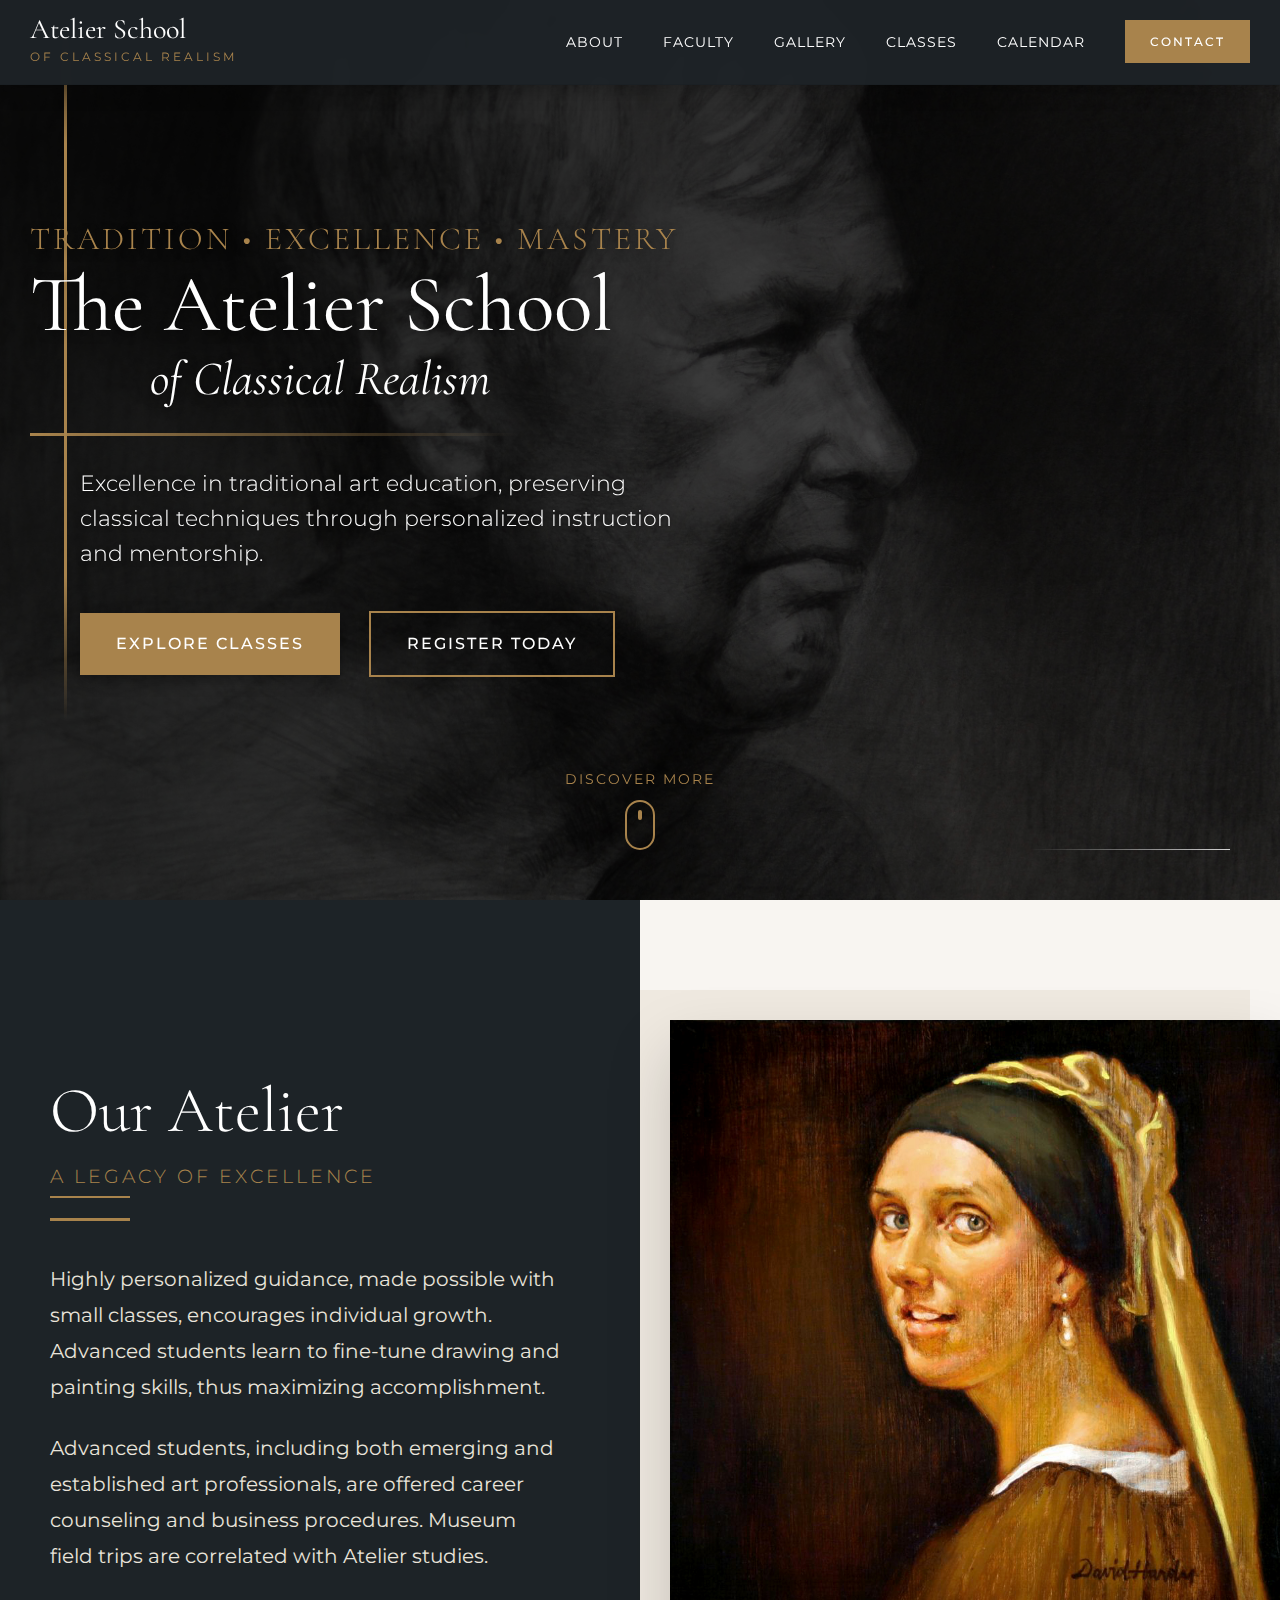
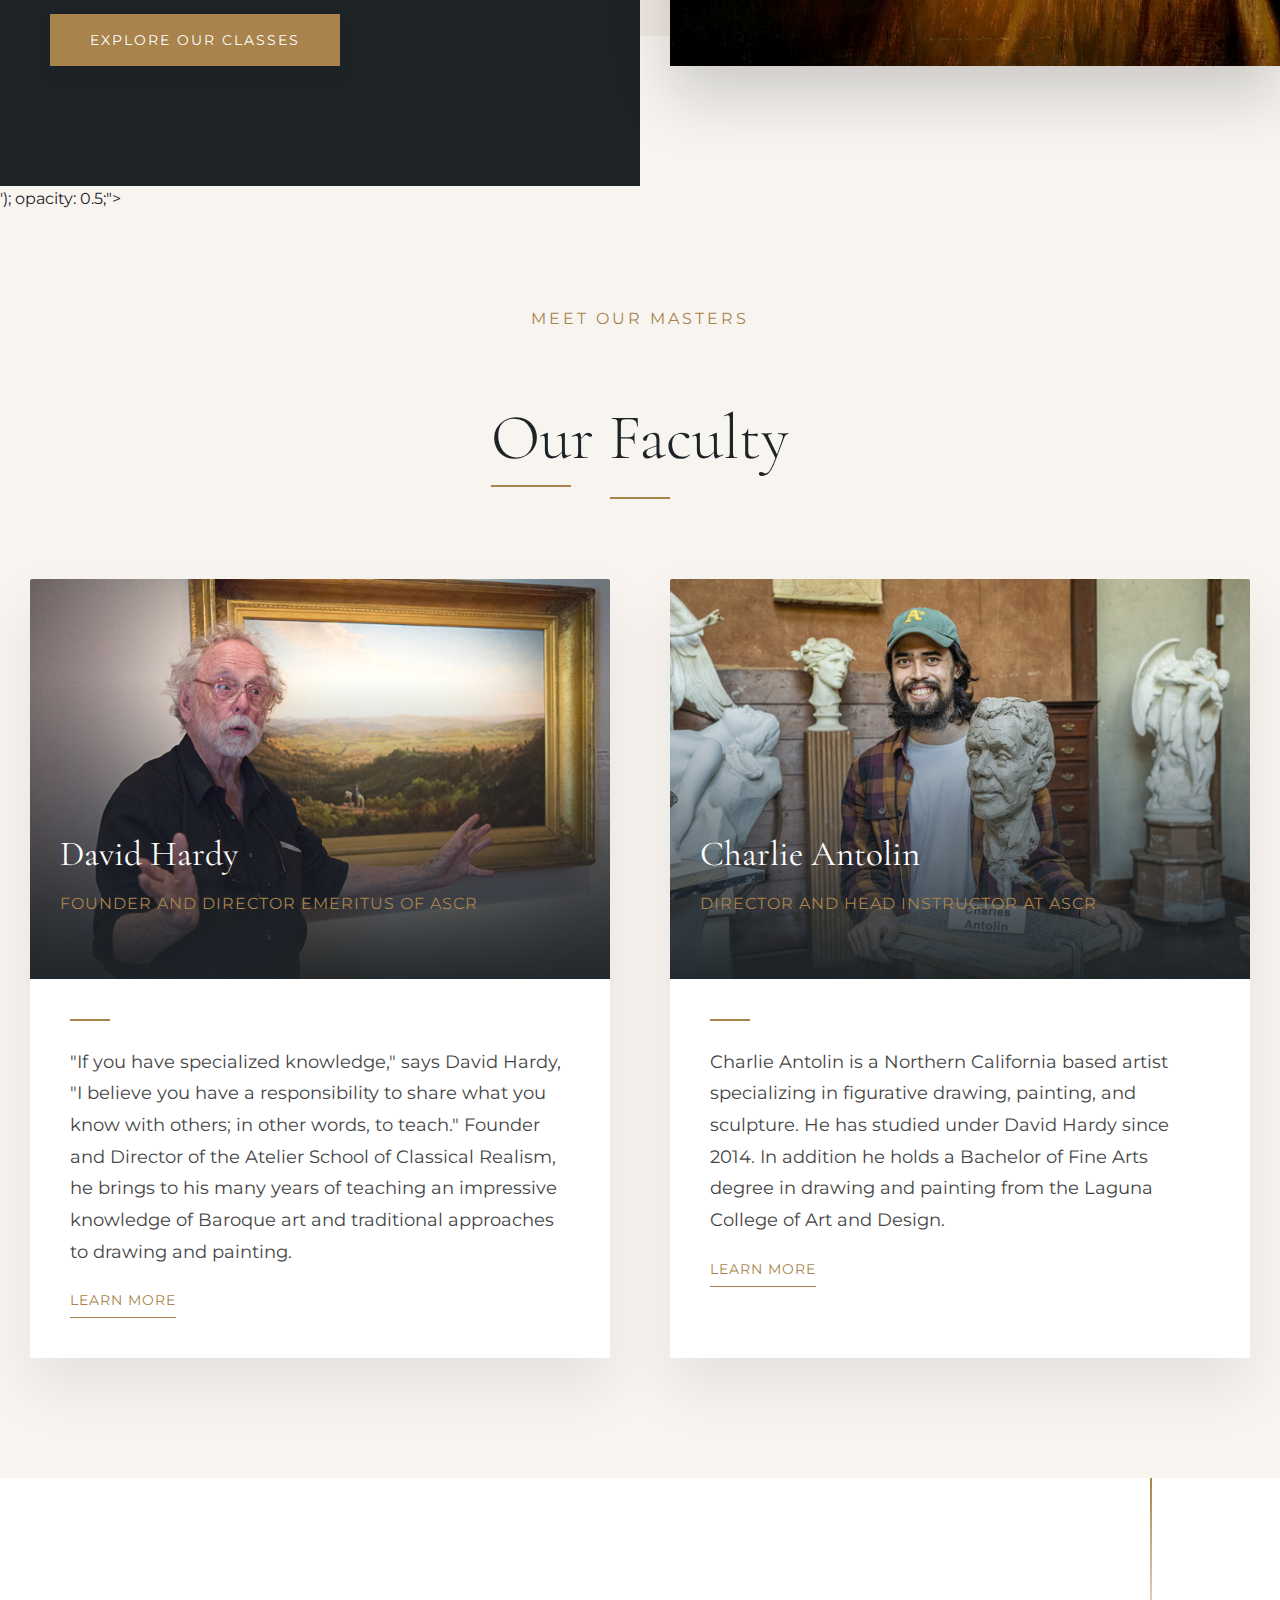
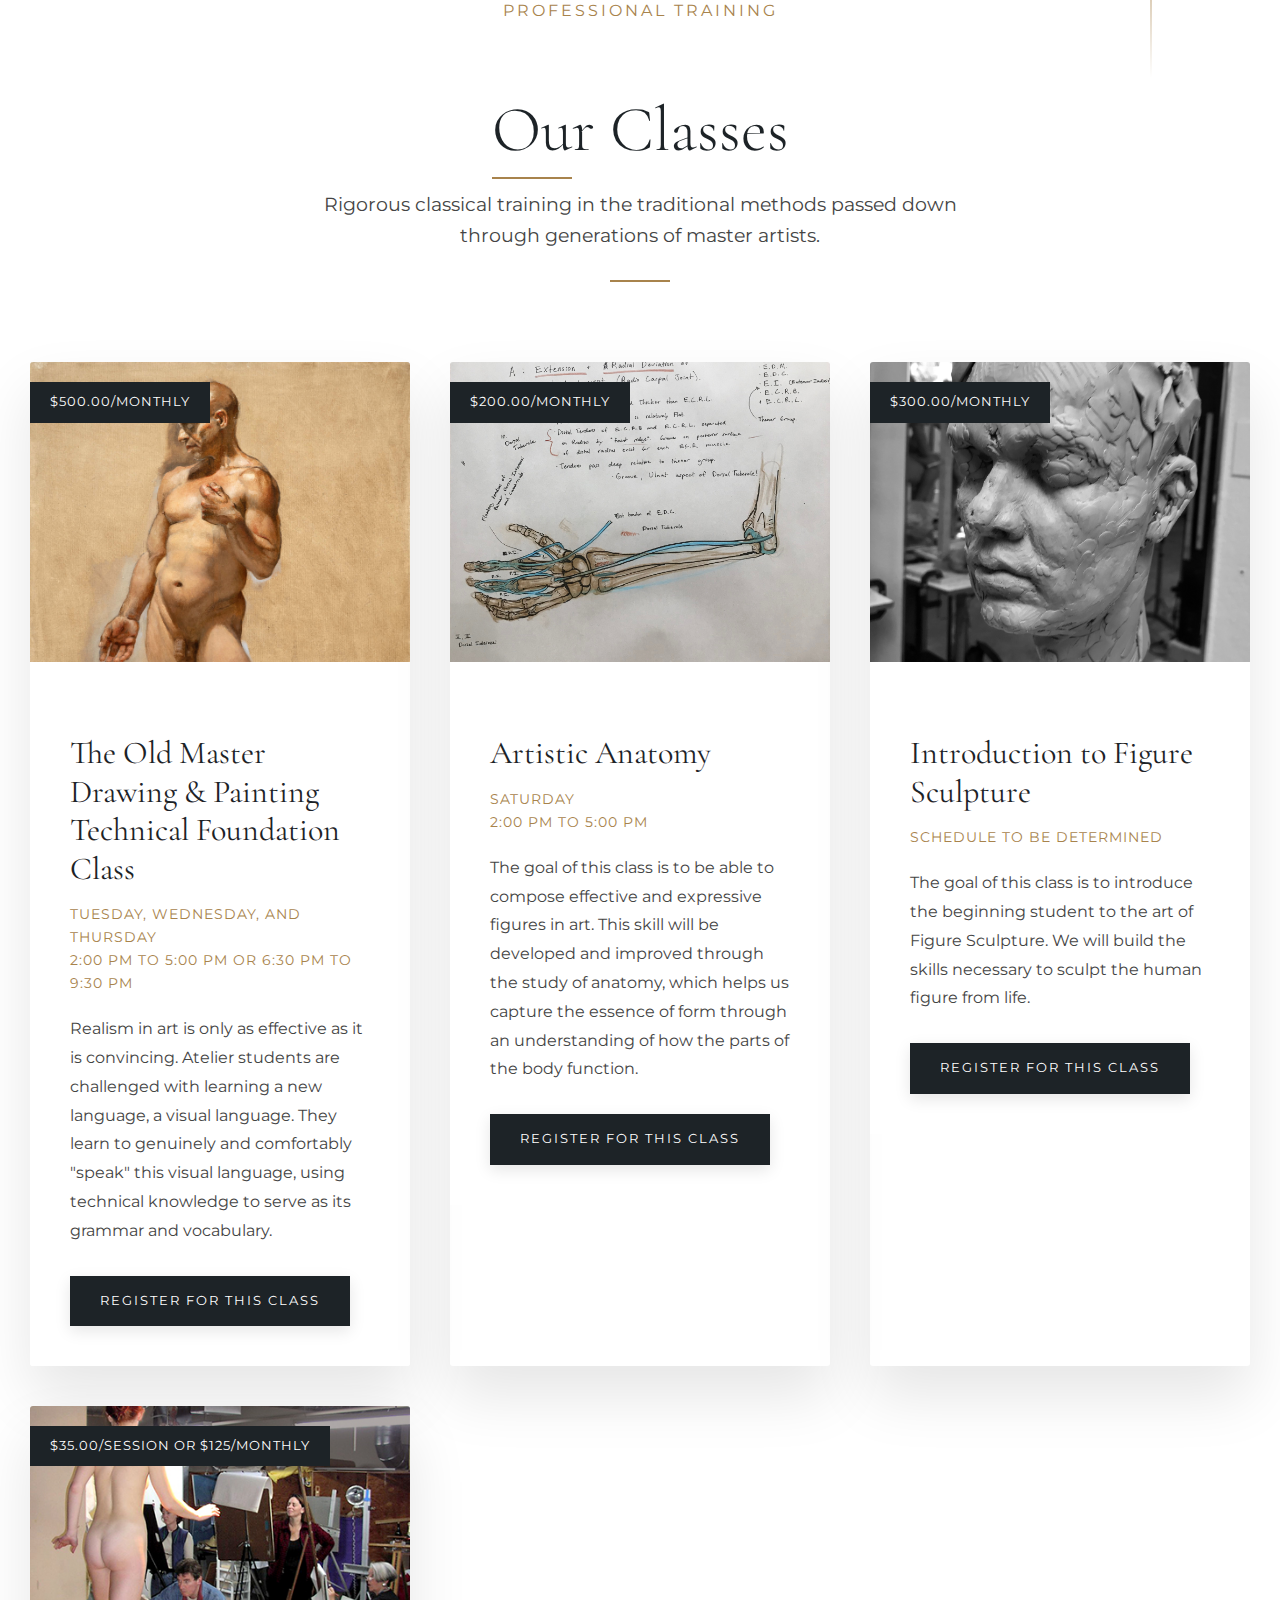
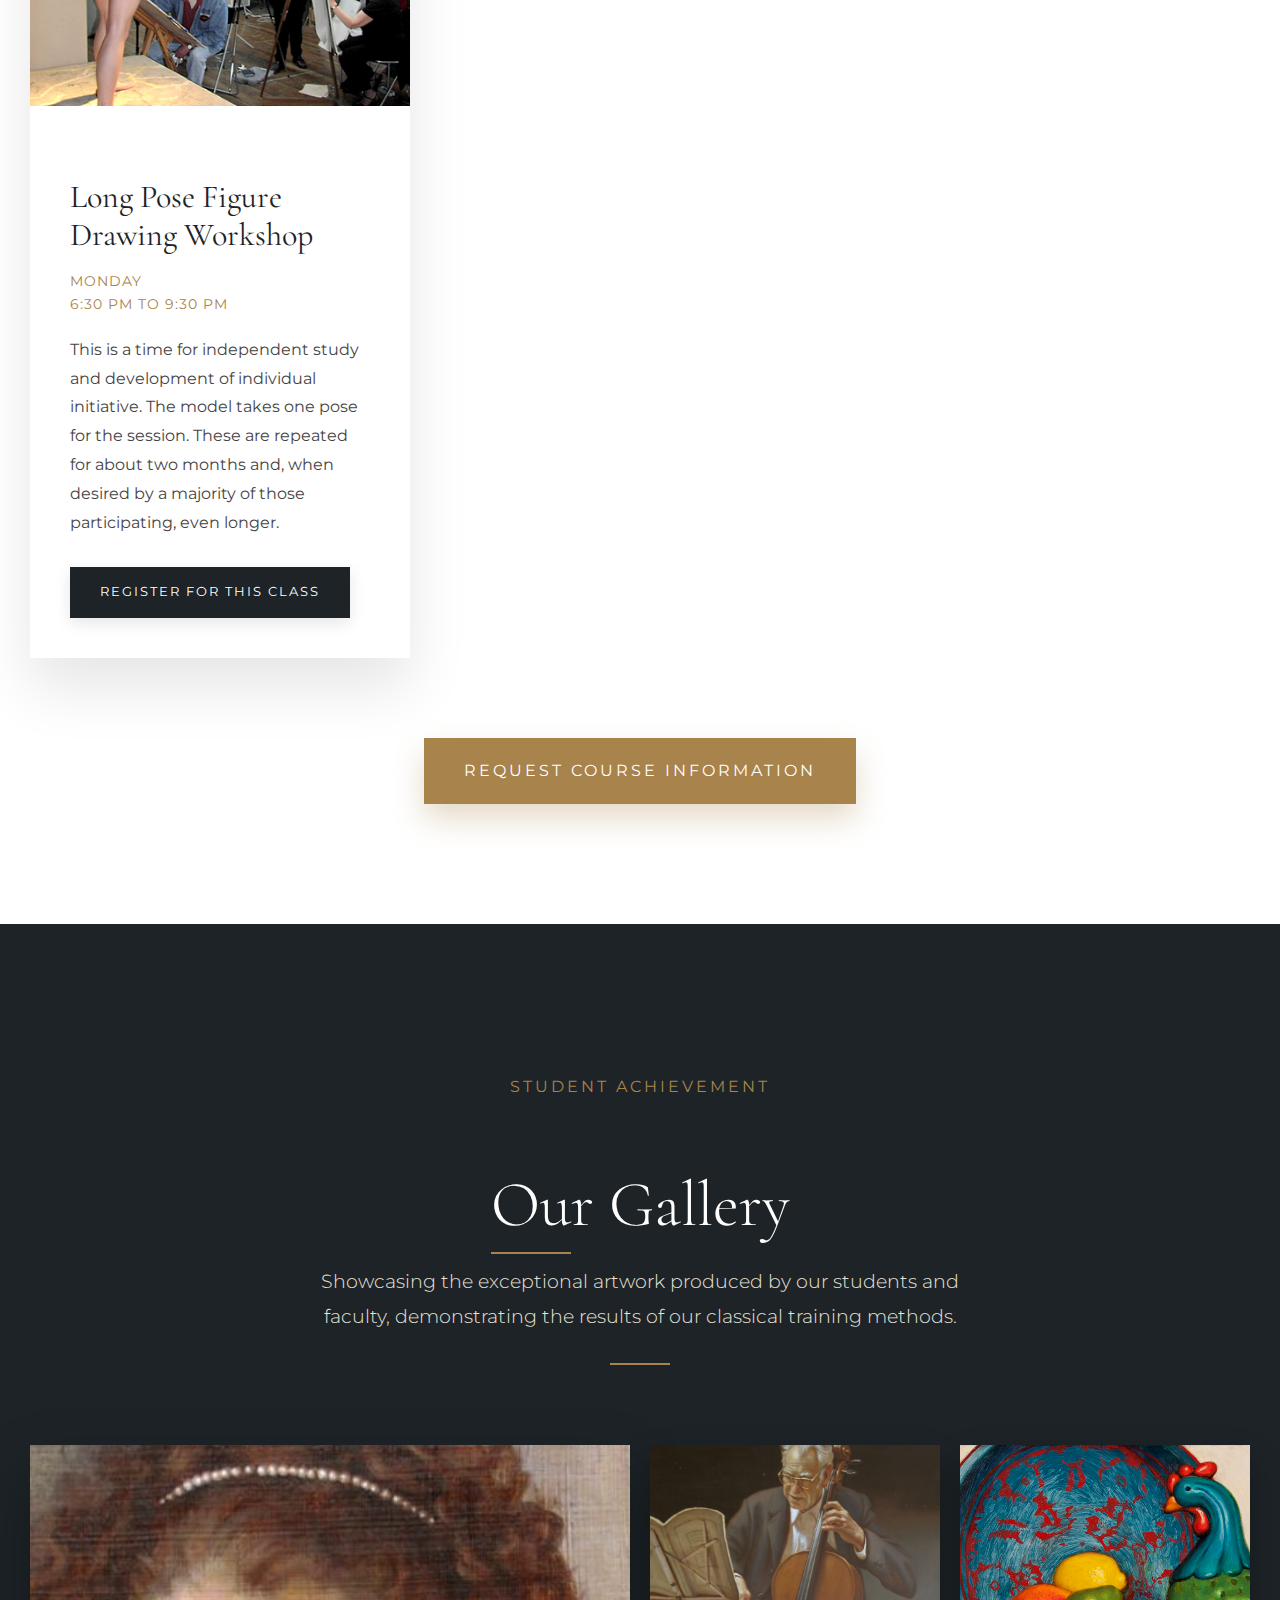
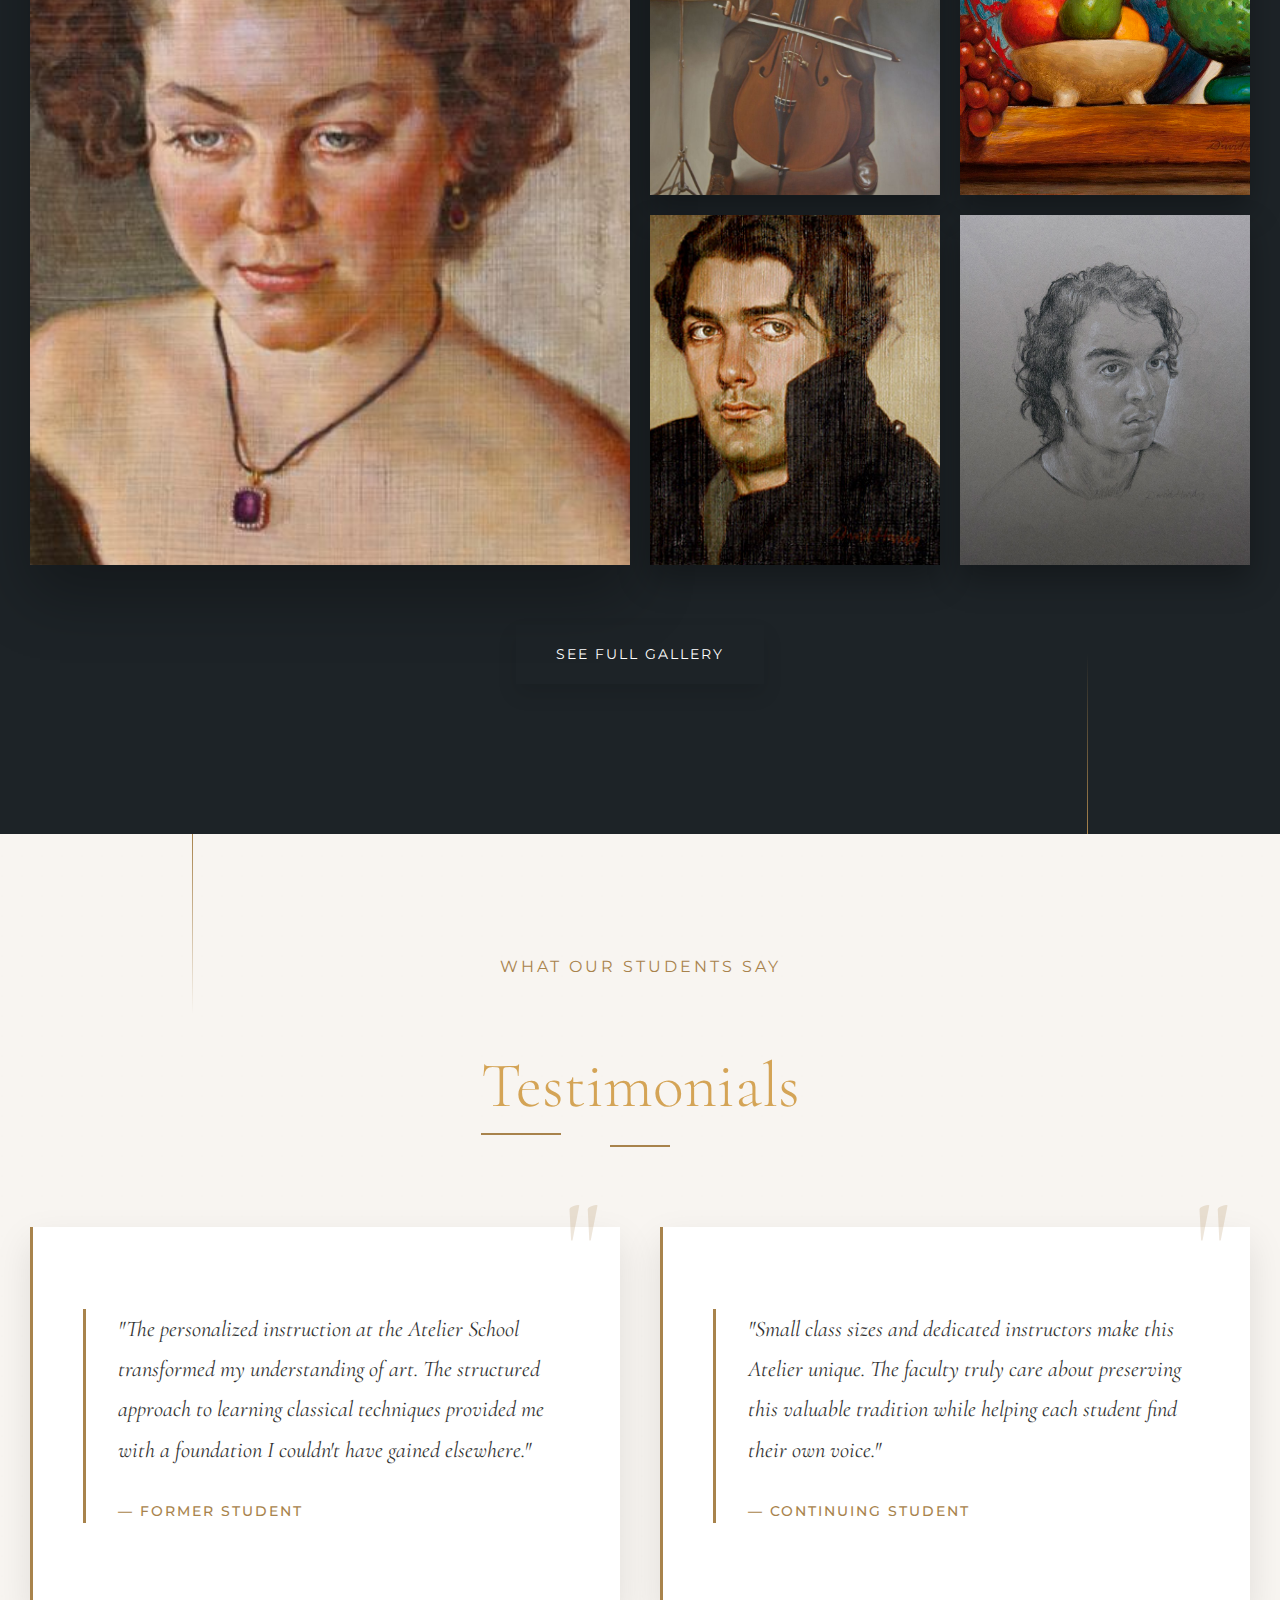
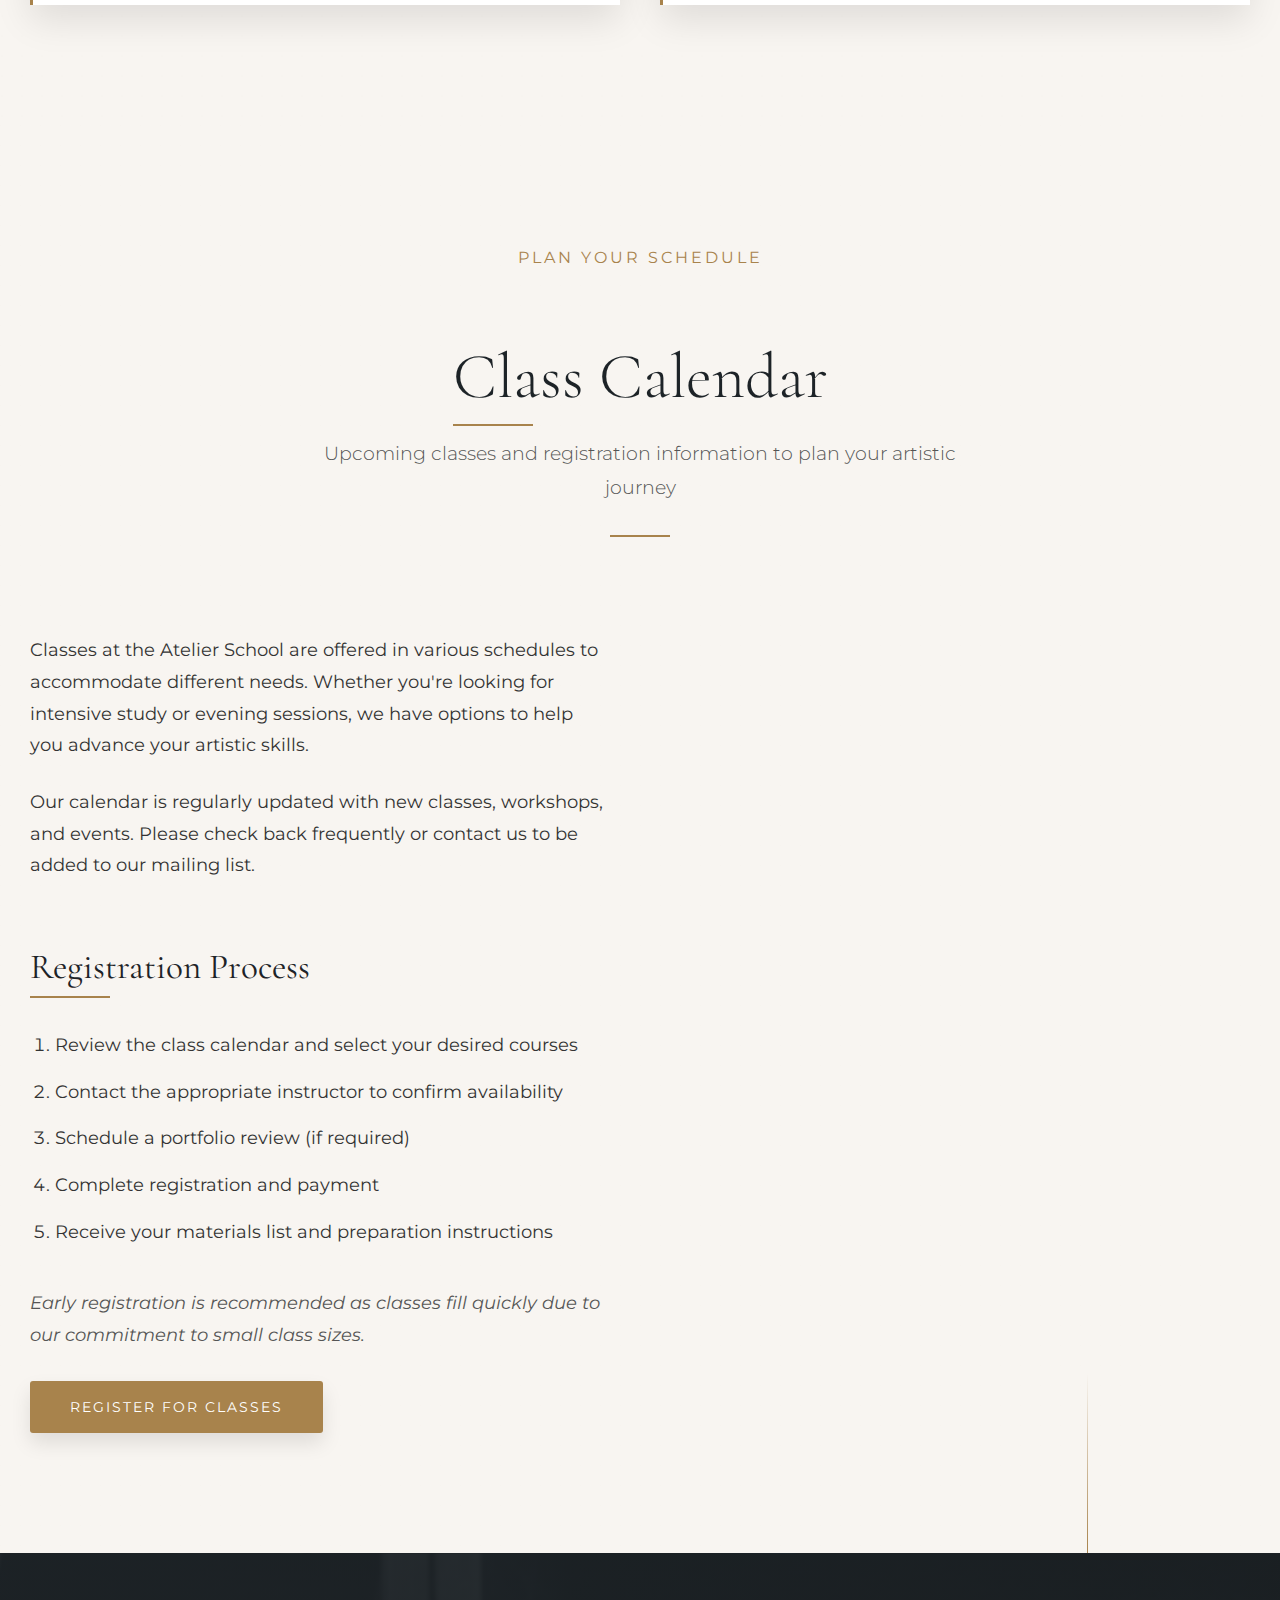
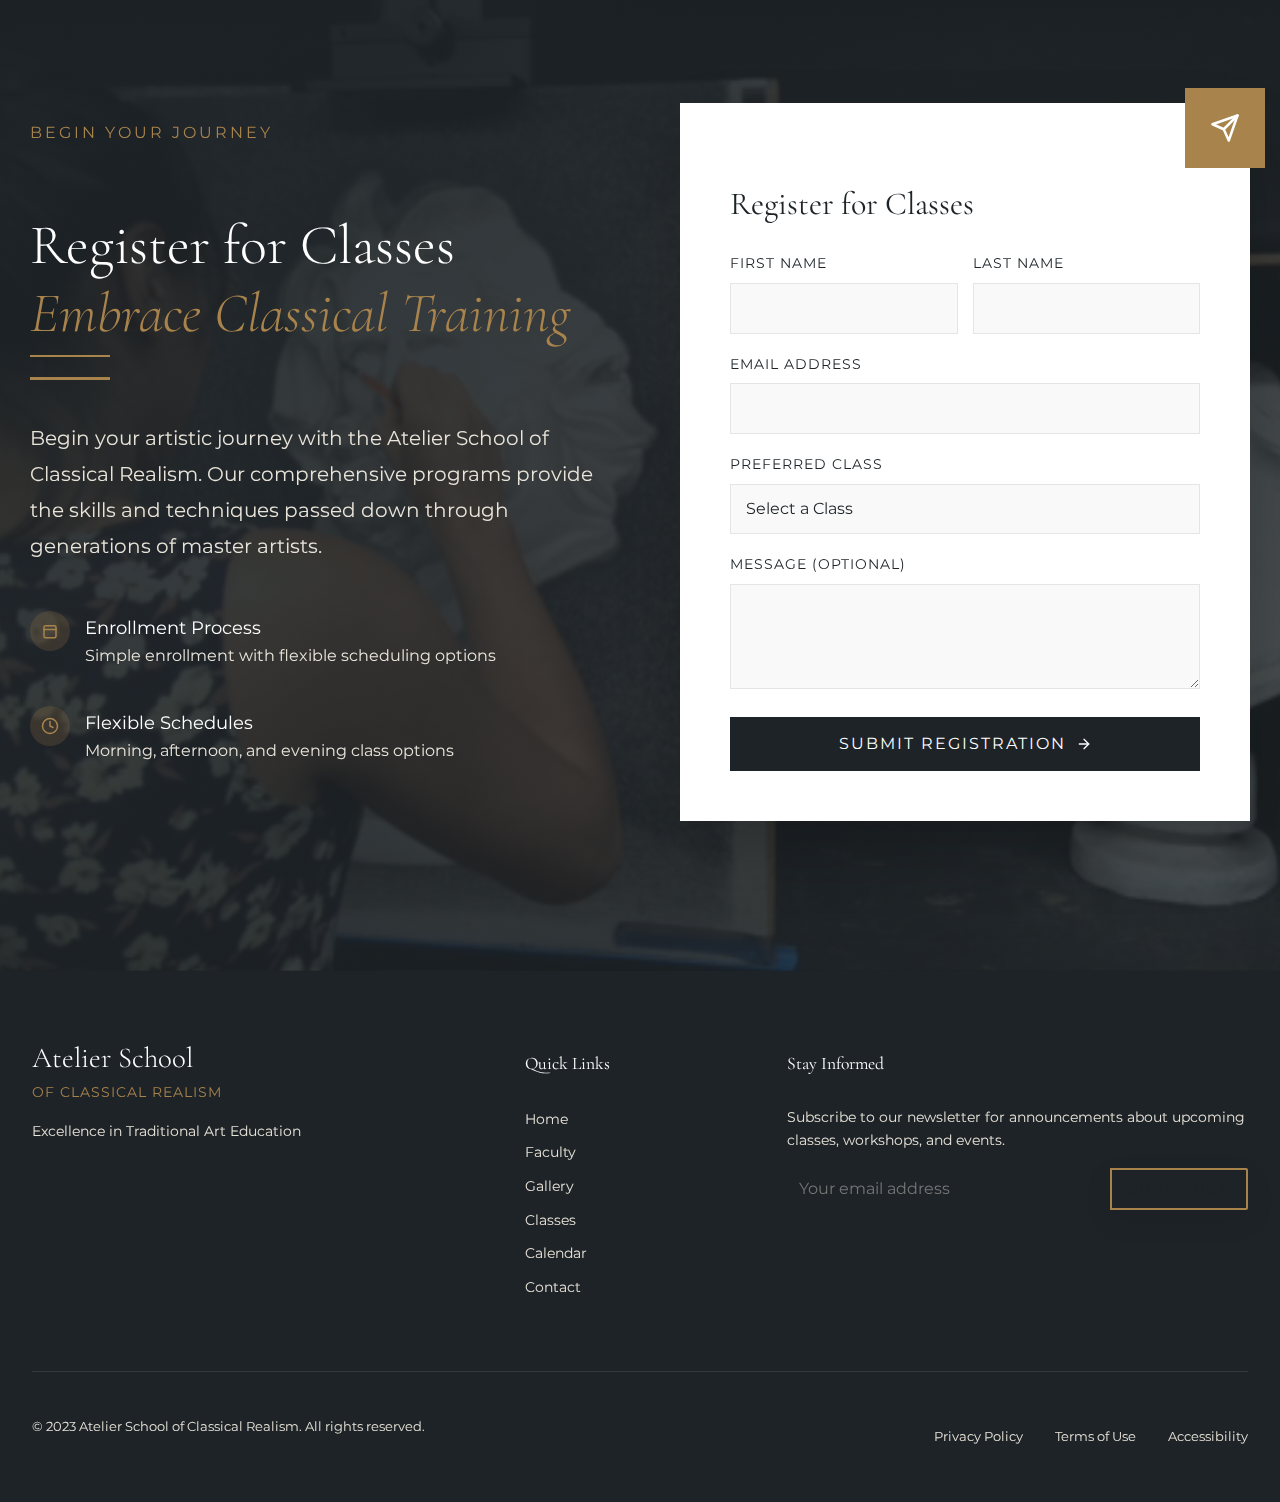
==== commit cbdaf474: "Add mobile menu and responsive design improvements for gallery and index pages" ====
--- a/index.html
+++ b/index.html
@@ -2,7 +2,7 @@
 <html lang="en">
 <head>
     <meta charset="UTF-8">
-    <meta name="viewport" content="width=device-width, initial-scale=1.0, maximum-scale=5.0, minimum-scale=1.0">
+    <meta name="viewport" content="width=device-width, initial-scale=1.0, maximum-scale=5.0, minimum-scale=1.0, shrink-to-fit=no, viewport-fit=cover">
     <title>Atelier School of Classical Realism | Excellence in Traditional Art Education</title>
     <meta name="description" content="The Atelier School of Classical Realism offers rigorous training in traditional drawing and painting techniques, continuing the lineage of master artists.">
     <link rel="stylesheet" href="css/normalize.css">
@@ -12,6 +12,56 @@
     <link href="https://fonts.googleapis.com/css2?family=Cormorant+Garamond:ital,wght@0,300;0,400;0,500;0,600;0,700;1,300;1,400;1,500;1,600;1,700&family=Montserrat:wght@300;400;500;600;700&display=swap" rel="stylesheet">
     <script src="js/main.js" defer></script>
     <style>
+        /* Ensure mobile styles override inline styles on iPhones */
+        @media only screen and (max-width: 767px) {
+            body {
+                width: 100% !important;
+                overflow-x: hidden !important;
+            }
+            
+            [style*="grid-template-columns"] {
+                grid-template-columns: 1fr !important;
+            }
+            
+            [style*="max-width"] {
+                max-width: 100% !important;
+                width: 100% !important;
+                padding-left: 15px !important;
+                padding-right: 15px !important;
+                box-sizing: border-box !important;
+            }
+            
+            [style*="display: flex"] {
+                flex-wrap: wrap !important;
+            }
+            
+            section {
+                overflow-x: hidden !important;
+            }
+            
+            img {
+                max-width: 100% !important;
+                height: auto !important;
+            }
+            
+            [style*="font-size: 4rem"] {
+                font-size: 2.5rem !important;
+            }
+            
+            [style*="font-size: 3rem"] {
+                font-size: 2rem !important;
+            }
+            
+            [style*="padding: 40px"] {
+                padding: 20px !important;
+            }
+            
+            /* Hide desktop navigation on mobile */
+            header nav ul {
+                display: none !important;
+            }
+        }
+        
         /* Override hero image style */
         .hero-image {
             background-image: url('images/david-hardy1.jpg') !important;
@@ -112,16 +162,34 @@
                     <span style="font-family: 'Montserrat', sans-serif; font-size: 12px; color: #a8834c; text-transform: uppercase; letter-spacing: 3px;">of Classical Realism</span>
                 </a>
             </div>
+            <!-- Mobile menu button - only visible on mobile -->
+            <div class="mobile-menu-toggle" style="display: none; cursor: pointer; padding: 10px; z-index: 1001;">
+                <div style="width: 30px; height: 3px; background-color: #ffffff; margin: 6px 0; transition: 0.4s;"></div>
+                <div style="width: 30px; height: 3px; background-color: #ffffff; margin: 6px 0; transition: 0.4s;"></div>
+                <div style="width: 30px; height: 3px; background-color: #ffffff; margin: 6px 0; transition: 0.4s;"></div>
+            </div>
             <nav>
                 <ul style="display: flex; list-style: none; margin: 0; padding: 0; gap: 40px; align-items: center;">
                     <li><a href="#about" style="font-family: 'Montserrat', sans-serif; color: #ffffff; text-decoration: none; font-size: 14px; text-transform: uppercase; letter-spacing: 1px; transition: all 0.3s ease;">About</a></li>
                     <li><a href="#faculty" style="font-family: 'Montserrat', sans-serif; color: #ffffff; text-decoration: none; font-size: 14px; text-transform: uppercase; letter-spacing: 1px; transition: all 0.3s ease;">Faculty</a></li>
-                    <li><a href="#gallery" style="font-family: 'Montserrat', sans-serif; color: #ffffff; text-decoration: none; font-size: 14px; text-transform: uppercase; letter-spacing: 1px; transition: all 0.3s ease;">Gallery</a></li>
+                    <li><a href="gallery.html" style="font-family: 'Montserrat', sans-serif; color: #ffffff; text-decoration: none; font-size: 14px; text-transform: uppercase; letter-spacing: 1px; transition: all 0.3s ease;">Gallery</a></li>
                     <li><a href="#classes" style="font-family: 'Montserrat', sans-serif; color: #ffffff; text-decoration: none; font-size: 14px; text-transform: uppercase; letter-spacing: 1px; transition: all 0.3s ease;">Classes</a></li>
                     <li><a href="#calendar" style="font-family: 'Montserrat', sans-serif; color: #ffffff; text-decoration: none; font-size: 14px; text-transform: uppercase; letter-spacing: 1px; transition: all 0.3s ease;">Calendar</a></li>
                     <li><a href="#contact" style="display: inline-block; background-color: #a8834c; color: white; padding: 12px 25px; text-decoration: none; font-weight: 500; text-transform: uppercase; letter-spacing: 2px; border: none; font-family: 'Montserrat', sans-serif; font-size: 12px; transition: all 0.3s ease;">Contact</a></li>
                 </ul>
             </nav>
+        </div>
+        
+        <!-- Mobile slide-in menu - hidden by default -->
+        <div class="mobile-menu" style="position: fixed; top: 64px; left: 0; width: 100%; background-color: #1d2327; z-index: 1000; display: none; padding: 20px; box-shadow: 0 5px 20px rgba(0,0,0,0.3);">
+            <ul style="list-style: none; margin: 0; padding: 0;">
+                <li style="margin-bottom: 15px;"><a href="#about" style="font-family: 'Montserrat', sans-serif; color: #ffffff; text-decoration: none; font-size: 16px; text-transform: uppercase; letter-spacing: 1px; display: block; padding: 10px 0;">About</a></li>
+                <li style="margin-bottom: 15px;"><a href="#faculty" style="font-family: 'Montserrat', sans-serif; color: #ffffff; text-decoration: none; font-size: 16px; text-transform: uppercase; letter-spacing: 1px; display: block; padding: 10px 0;">Faculty</a></li>
+                <li style="margin-bottom: 15px;"><a href="gallery.html" style="font-family: 'Montserrat', sans-serif; color: #ffffff; text-decoration: none; font-size: 16px; text-transform: uppercase; letter-spacing: 1px; display: block; padding: 10px 0;">Gallery</a></li>
+                <li style="margin-bottom: 15px;"><a href="#classes" style="font-family: 'Montserrat', sans-serif; color: #ffffff; text-decoration: none; font-size: 16px; text-transform: uppercase; letter-spacing: 1px; display: block; padding: 10px 0;">Classes</a></li>
+                <li style="margin-bottom: 15px;"><a href="#calendar" style="font-family: 'Montserrat', sans-serif; color: #ffffff; text-decoration: none; font-size: 16px; text-transform: uppercase; letter-spacing: 1px; display: block; padding: 10px 0;">Calendar</a></li>
+                <li><a href="#contact" style="display: inline-block; background-color: #a8834c; color: white; padding: 12px 25px; text-decoration: none; font-weight: 500; text-transform: uppercase; letter-spacing: 2px; border: none; font-family: 'Montserrat', sans-serif; font-size: 14px;">Contact</a></li>
+            </ul>
         </div>
     </header>
 
@@ -293,7 +361,7 @@
                 </div>
                 
                 <!-- Classes grid -->
-                <div style="display: grid; grid-template-columns: repeat(2, 1fr); gap: 40px; margin-bottom: 80px;">
+                <div style="display: grid; grid-template-columns: repeat(auto-fit, minmax(300px, 1fr)); gap: 40px; margin-bottom: 80px;">
                     <!-- Class card 1 -->
                     <div style="position: relative; overflow: hidden; border-radius: 3px; box-shadow: 0 30px 60px rgba(0,0,0,0.1); transition: all 0.3s ease;">
                         <div style="height: 300px; overflow: hidden;">
@@ -771,268 +839,65 @@
             </div>
         </div>
     </footer>
-
-    <!-- Interactive Script for Gallery and Navigation -->
+    
+    <!-- Mobile menu JavaScript -->
     <script>
-    document.addEventListener('DOMContentLoaded', function() {
-        // Enhanced Header Scroll Effect
-        window.addEventListener('scroll', function() {
-            const header = document.querySelector('.site-header');
-            if (window.scrollY > 100) {
-                header.style.background = 'rgba(248, 245, 241, 0.98)';
-                header.style.padding = '10px 0';
-                
-                // Change nav text color on scroll
-                const navLinks = header.querySelectorAll('nav a:not([style*="background-color"])');
-                navLinks.forEach(link => {
-                    link.style.color = '#1d2327';
+        document.addEventListener('DOMContentLoaded', function() {
+            const mobileMenuToggle = document.querySelector('.mobile-menu-toggle');
+            const mobileMenu = document.querySelector('.mobile-menu');
+            const mobileMenuLinks = document.querySelectorAll('.mobile-menu a');
+            
+            // Show mobile menu toggle on small screens
+            if (window.innerWidth <= 767) {
+                mobileMenuToggle.style.display = 'block';
+            }
+            
+            // Toggle mobile menu when button is clicked
+            mobileMenuToggle.addEventListener('click', function() {
+                if (mobileMenu.style.display === 'block') {
+                    mobileMenu.style.display = 'none';
+                    // Reset hamburger icon
+                    const bars = this.querySelectorAll('div');
+                    bars[0].style.transform = '';
+                    bars[1].style.opacity = '';
+                    bars[2].style.transform = '';
+                } else {
+                    mobileMenu.style.display = 'block';
+                    // Animate to X icon
+                    const bars = this.querySelectorAll('div');
+                    bars[0].style.transform = 'rotate(-45deg) translate(-6px, 6px)';
+                    bars[1].style.opacity = '0';
+                    bars[2].style.transform = 'rotate(45deg) translate(-6px, -6px)';
+                }
+            });
+            
+            // Close menu when a link is clicked
+            mobileMenuLinks.forEach(function(link) {
+                link.addEventListener('click', function() {
+                    mobileMenu.style.display = 'none';
+                    // Reset hamburger icon
+                    const bars = mobileMenuToggle.querySelectorAll('div');
+                    bars[0].style.transform = '';
+                    bars[1].style.opacity = '';
+                    bars[2].style.transform = '';
                 });
-                
-                // Change logo colors
-                const logoText = header.querySelector('a[href="index.html"] span:first-child');
-                const logoSubtext = header.querySelector('a[href="index.html"] span:last-child');
-                
-                if (logoText) logoText.style.color = '#1d2327';
-                if (logoSubtext) logoSubtext.style.color = '#a8834c';
-            } else {
-                header.style.background = 'rgba(29, 35, 39, 0.95)';
-                header.style.padding = '15px 0';
-                
-                // Reset nav text color
-                const navLinks = header.querySelectorAll('nav a:not([style*="background-color"])');
-                navLinks.forEach(link => {
-                    link.style.color = '#ffffff';
-                });
-                
-                // Reset logo colors
-                const logoText = header.querySelector('a[href="index.html"] span:first-child');
-                const logoSubtext = header.querySelector('a[href="index.html"] span:last-child');
-                
-                if (logoText) logoText.style.color = '#ffffff';
-                if (logoSubtext) logoSubtext.style.color = '#a8834c';
-            }
-        });
-        
-        // Gallery hover effects
-        const galleryItems = document.querySelectorAll('#gallery [style*="position: relative; height"]');
-        
-        galleryItems.forEach(item => {
-            item.addEventListener('mouseenter', function() {
-                // Scale image
-                const img = this.querySelector('img');
-                img.style.transform = 'scale(1.05)';
-                
-                // Show overlay
-                const overlay = this.querySelector('div[style*="background: rgba(29,35,39,0.2)"]');
-                overlay.style.opacity = '1';
-                
-                // Show caption
-                const caption = this.querySelector('div[style*="position: absolute; bottom: 0"]');
-                caption.style.transform = 'translateY(0)';
-                caption.style.opacity = '1';
             });
             
-            item.addEventListener('mouseleave', function() {
-                // Reset image
-                const img = this.querySelector('img');
-                img.style.transform = 'scale(1)';
-                
-                // Hide overlay
-                const overlay = this.querySelector('div[style*="background: rgba(29,35,39,0.2)"]');
-                overlay.style.opacity = '0';
-                
-                // Hide caption
-                const caption = this.querySelector('div[style*="position: absolute; bottom: 0"]');
-                caption.style.transform = 'translateY(20px)';
-                caption.style.opacity = '0';
-            });
-        });
-        
-        // Form field focus effects
-        const formInputs = document.querySelectorAll('input, select, textarea');
-        
-        formInputs.forEach(input => {
-            input.addEventListener('focus', function() {
-                this.style.border = '1px solid #a8834c';
-                this.style.boxShadow = '0 0 0 3px rgba(168,131,76,0.1)';
-                this.style.background = '#ffffff';
-            });
-            
-            input.addEventListener('blur', function() {
-                this.style.border = '1px solid #e5e5e5';
-                this.style.boxShadow = 'none';
-                this.style.background = '#f9f9f9';
-            });
-        });
-        
-        // Button hover effects
-        const buttons = document.querySelectorAll('a[style*="background-color"], button');
-        
-        buttons.forEach(button => {
-            if (button.style.backgroundColor === 'transparent' || !button.style.backgroundColor) {
-                // Bordered buttons
-                button.addEventListener('mouseenter', function() {
-                    this.style.backgroundColor = '#a8834c';
-                    this.style.borderColor = '#a8834c';
-                    this.style.color = 'white';
-                    this.style.transform = 'translateY(-3px)';
-                    this.style.boxShadow = '0 10px 20px rgba(0,0,0,0.2)';
-                });
-                
-                button.addEventListener('mouseleave', function() {
-                    this.style.backgroundColor = 'transparent';
-                    this.style.color = 'white';
-                    this.style.transform = 'translateY(0)';
-                    this.style.boxShadow = 'none';
-                });
-            } else if (button.style.backgroundColor === '#a8834c' || button.style.backgroundColor.includes('168,131,76')) {
-                // Gold buttons
-                button.addEventListener('mouseenter', function() {
-                    this.style.backgroundColor = '#c09c65';
-                    this.style.transform = 'translateY(-3px)';
-                    this.style.boxShadow = '0 10px 20px rgba(0,0,0,0.2)';
-                });
-                
-                button.addEventListener('mouseleave', function() {
-                    this.style.backgroundColor = '#a8834c';
-                    this.style.transform = 'translateY(0)';
-                    this.style.boxShadow = '0 5px 15px rgba(0,0,0,0.3)';
-                });
-            } else {
-                // Dark buttons
-                button.addEventListener('mouseenter', function() {
-                    this.style.backgroundColor = '#2c3842';
-                    this.style.transform = 'translateY(-3px)';
-                    this.style.boxShadow = '0 10px 20px rgba(0,0,0,0.2)';
-                });
-                
-                button.addEventListener('mouseleave', function() {
-                    this.style.backgroundColor = '#1d2327';
-                    this.style.transform = 'translateY(0)';
-                    this.style.boxShadow = 'none';
-                });
-            }
-        });
-        
-        // Smooth scrolling for navigation
-        const navLinks = document.querySelectorAll('header a[href^="#"]');
-        
-        navLinks.forEach(link => {
-            link.addEventListener('click', function(e) {
-                e.preventDefault();
-                
-                const targetId = this.getAttribute('href');
-                const targetElement = document.querySelector(targetId);
-                
-                if (targetElement) {
-                    window.scrollTo({
-                        top: targetElement.offsetTop - 80,
-                        behavior: 'smooth'
-                    });
+            // Handle window resize
+            window.addEventListener('resize', function() {
+                if (window.innerWidth <= 767) {
+                    mobileMenuToggle.style.display = 'block';
+                } else {
+                    mobileMenuToggle.style.display = 'none';
+                    mobileMenu.style.display = 'none';
+                    // Reset hamburger icon
+                    const bars = mobileMenuToggle.querySelectorAll('div');
+                    bars[0].style.transform = '';
+                    bars[1].style.opacity = '';
+                    bars[2].style.transform = '';
                 }
             });
         });
-        
-        // Add hover effects to testimonial cards
-        const testimonialCards = document.querySelectorAll('#testimonials > div > div > div');
-        
-        testimonialCards.forEach(card => {
-            card.addEventListener('mouseenter', function() {
-                this.style.transform = 'translateY(-15px)';
-                this.style.boxShadow = '0 25px 50px rgba(168,131,76,0.2)';
-                this.style.background = 'white';
-                this.style.borderLeft = '5px solid #a8834c';
-                
-                // Get the quote text inside
-                const quoteText = this.querySelector('p');
-                if (quoteText) {
-                    quoteText.style.color = '#1d2327';
-                }
-                
-                // Get the quotation mark
-                const quoteMark = this.querySelector('div[style*="color: rgba(168,131,76,0.2)"]');
-                if (quoteMark) {
-                    quoteMark.style.color = 'rgba(168,131,76,0.3)';
-                }
-            });
-            
-            card.addEventListener('mouseleave', function() {
-                this.style.transform = 'translateY(0)';
-                this.style.boxShadow = '0 15px 35px rgba(0,0,0,0.1)';
-                this.style.background = 'white';
-                this.style.borderLeft = '3px solid #a8834c';
-                
-                // Get the quote text inside
-                const quoteText = this.querySelector('p');
-                if (quoteText) {
-                    quoteText.style.color = '#333';
-                }
-                
-                // Get the quotation mark
-                const quoteMark = this.querySelector('div[style*="color: rgba(168,131,76,"]');
-                if (quoteMark) {
-                    quoteMark.style.color = 'rgba(168,131,76,0.2)';
-                }
-            });
-        });
-        
-        // Add hover effects to calendar cards
-        const calendarCards = document.querySelectorAll('#calendar > div > div:nth-child(2) > div:nth-child(2) > div');
-        
-        calendarCards.forEach(card => {
-            card.addEventListener('mouseenter', function() {
-                this.style.transform = 'translateY(-10px)';
-                this.style.boxShadow = '0 25px 50px rgba(168,131,76,0.2)';
-                this.style.background = 'white';
-                this.style.borderTop = '3px solid #a8834c';
-                this.style.borderBottom = '3px solid #a8834c';
-                
-                // Get the image element within this card
-                const image = this.querySelector('div:nth-child(2) > div:nth-child(1) > img');
-                if (image) {
-                    image.style.transform = 'scale(1.15)';
-                }
-                
-                // Make the title and date pop
-                const title = this.querySelector('h4');
-                if (title) {
-                    title.style.color = '#a8834c';
-                }
-                
-                // Gold section
-                const goldSection = this.querySelector('div:first-child');
-                if (goldSection) {
-                    goldSection.style.background = '#8a6b3d';
-                }
-            });
-            
-            card.addEventListener('mouseleave', function() {
-                this.style.transform = 'translateY(0)';
-                this.style.boxShadow = '0 15px 35px rgba(0,0,0,0.1)';
-                this.style.background = 'white';
-                this.style.borderTop = '0';
-                this.style.borderBottom = '0';
-                
-                // Get the image element within this card
-                const image = this.querySelector('div:nth-child(2) > div:nth-child(1) > img');
-                if (image) {
-                    image.style.transform = 'scale(1)';
-                }
-                
-                // Reset the title color
-                const title = this.querySelector('h4');
-                if (title) {
-                    title.style.color = '#1d2327';
-                }
-                
-                // Gold section
-                const goldSection = this.querySelector('div:first-child');
-                if (goldSection) {
-                    goldSection.style.background = '#a8834c';
-                }
-            });
-        });
-    });
     </script>
 </body>
 </html> --- a/css/styles.css
+++ b/css/styles.css
@@ -1583,6 +1583,9 @@
     body {
         overflow-x: hidden;
         width: 100%;
+        position: relative;
+        margin: 0;
+        padding: 0;
     }
     
     /* Improve touch targets */
@@ -1604,6 +1607,153 @@
     .menu.active {
         max-height: calc(100vh - 70px);
         overflow-y: auto;
+    }
+    
+    /* iPhone-specific fixes for inline styles */
+    /* These are targeting common inline style patterns in your HTML */
+    [style*="display: grid"] {
+        display: grid !important;
+        grid-template-columns: 1fr !important;
+        width: 100% !important;
+        max-width: 100% !important;
+    }
+    
+    [style*="max-width:"] {
+        max-width: 100% !important;
+        width: 100% !important;
+        padding-left: 15px !important;
+        padding-right: 15px !important;
+    }
+    
+    [style*="grid-template-columns"] {
+        grid-template-columns: 1fr !important;
+    }
+    
+    [style*="font-size: 4rem"] {
+        font-size: 2.5rem !important;
+    }
+    
+    [style*="font-size: 3rem"] {
+        font-size: 2rem !important;
+    }
+    
+    [style*="font-size: 2rem"] {
+        font-size: 1.5rem !important;
+    }
+    
+    [style*="padding: 40px"] {
+        padding: 20px !important;
+    }
+    
+    /* Fix the narrow column issue */
+    [style*="width: 100%"] {
+        width: 100% !important;
+        min-width: 100% !important;
+    }
+    
+    img[style*="width: 100%"] {
+        width: 100% !important;
+        height: auto !important;
+        object-fit: cover !important;
+    }
+    
+    /* Fix any display flex issues */
+    [style*="display: flex"] {
+        flex-wrap: wrap !important;
+    }
+    
+    /* Fix for image containers */
+    [style*="height: 300px"] {
+        height: auto !important;
+        min-height: 200px !important;
+        max-height: 250px !important;
+    }
+}
+
+/* iPhone-specific fixes */
+@media only screen 
+  and (min-device-width: 320px) 
+  and (max-device-width: 812px)
+  and (-webkit-min-device-pixel-ratio: 2) {
+    
+    body {
+        width: 100vw !important;
+        overflow-x: hidden !important;
+        margin: 0 !important;
+        padding: 0 !important;
+    }
+    
+    /* Fix container widths */
+    div[style*="max-width"] {
+        max-width: 100% !important;
+        padding-left: 15px !important;
+        padding-right: 15px !important;
+        box-sizing: border-box !important;
+        width: 100% !important;
+    }
+    
+    /* Force single column for grids */
+    div[style*="grid-template-columns"] {
+        grid-template-columns: 1fr !important;
+    }
+    
+    /* Adjust font sizes */
+    h1[style*="font-size"],
+    h2[style*="font-size"],
+    h3[style*="font-size"] {
+        font-size: clamp(1.5rem, 5vw, 2.5rem) !important;
+        line-height: 1.3 !important;
+    }
+    
+    /* Ensure images are responsive */
+    img {
+        max-width: 100% !important;
+        height: auto !important;
+    }
+    
+    /* Stack flexbox items on mobile */
+    div[style*="display: flex"] {
+        flex-direction: column !important;
+        align-items: center !important;
+    }
+    
+    /* Make sure all buttons are properly sized for touch */
+    a[style*="padding"], 
+    button[style*="padding"] {
+        display: inline-block !important;
+        padding: 12px 20px !important;
+        width: auto !important;
+        min-width: 44px !important;
+        min-height: 44px !important;
+        text-align: center !important;
+    }
+    
+    /* Fix the picket fence issue with proper sizing */
+    .container,
+    section,
+    [style*="width: 100%"],
+    [style*="max-width"] {
+        width: 100% !important;
+        min-width: 100% !important;
+        max-width: 100% !important;
+        margin-left: 0 !important;
+        margin-right: 0 !important;
+        box-sizing: border-box !important;
+        overflow-x: hidden !important;
+    }
+    
+    /* Fix header/menu for mobile */
+    .site-header[style*="position: fixed"],
+    header[style*="position: fixed"] {
+        width: 100% !important;
+        left: 0 !important;
+        right: 0 !important;
+        padding: 10px 15px !important;
+    }
+    
+    /* Fix navigation menu for mobile */
+    nav ul[style*="display: flex"] {
+        display: none !important;
     }
 }
 
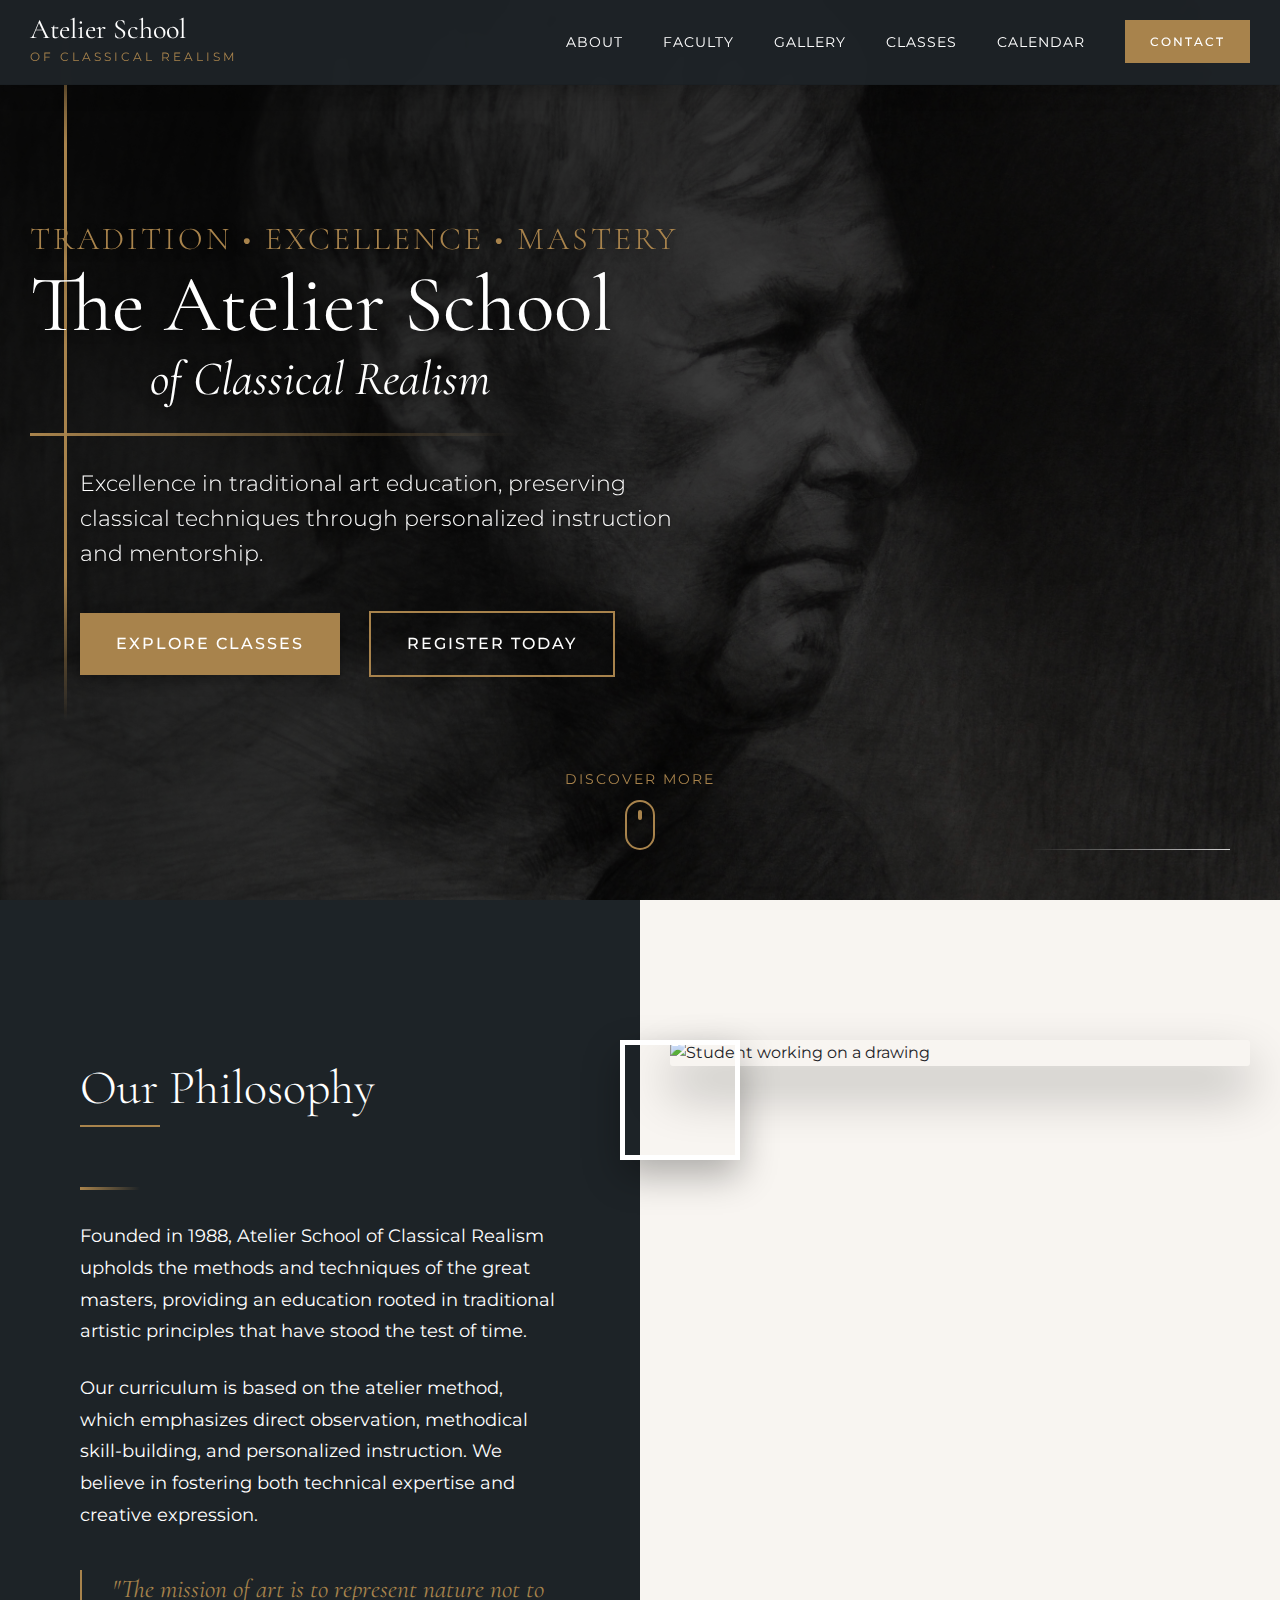
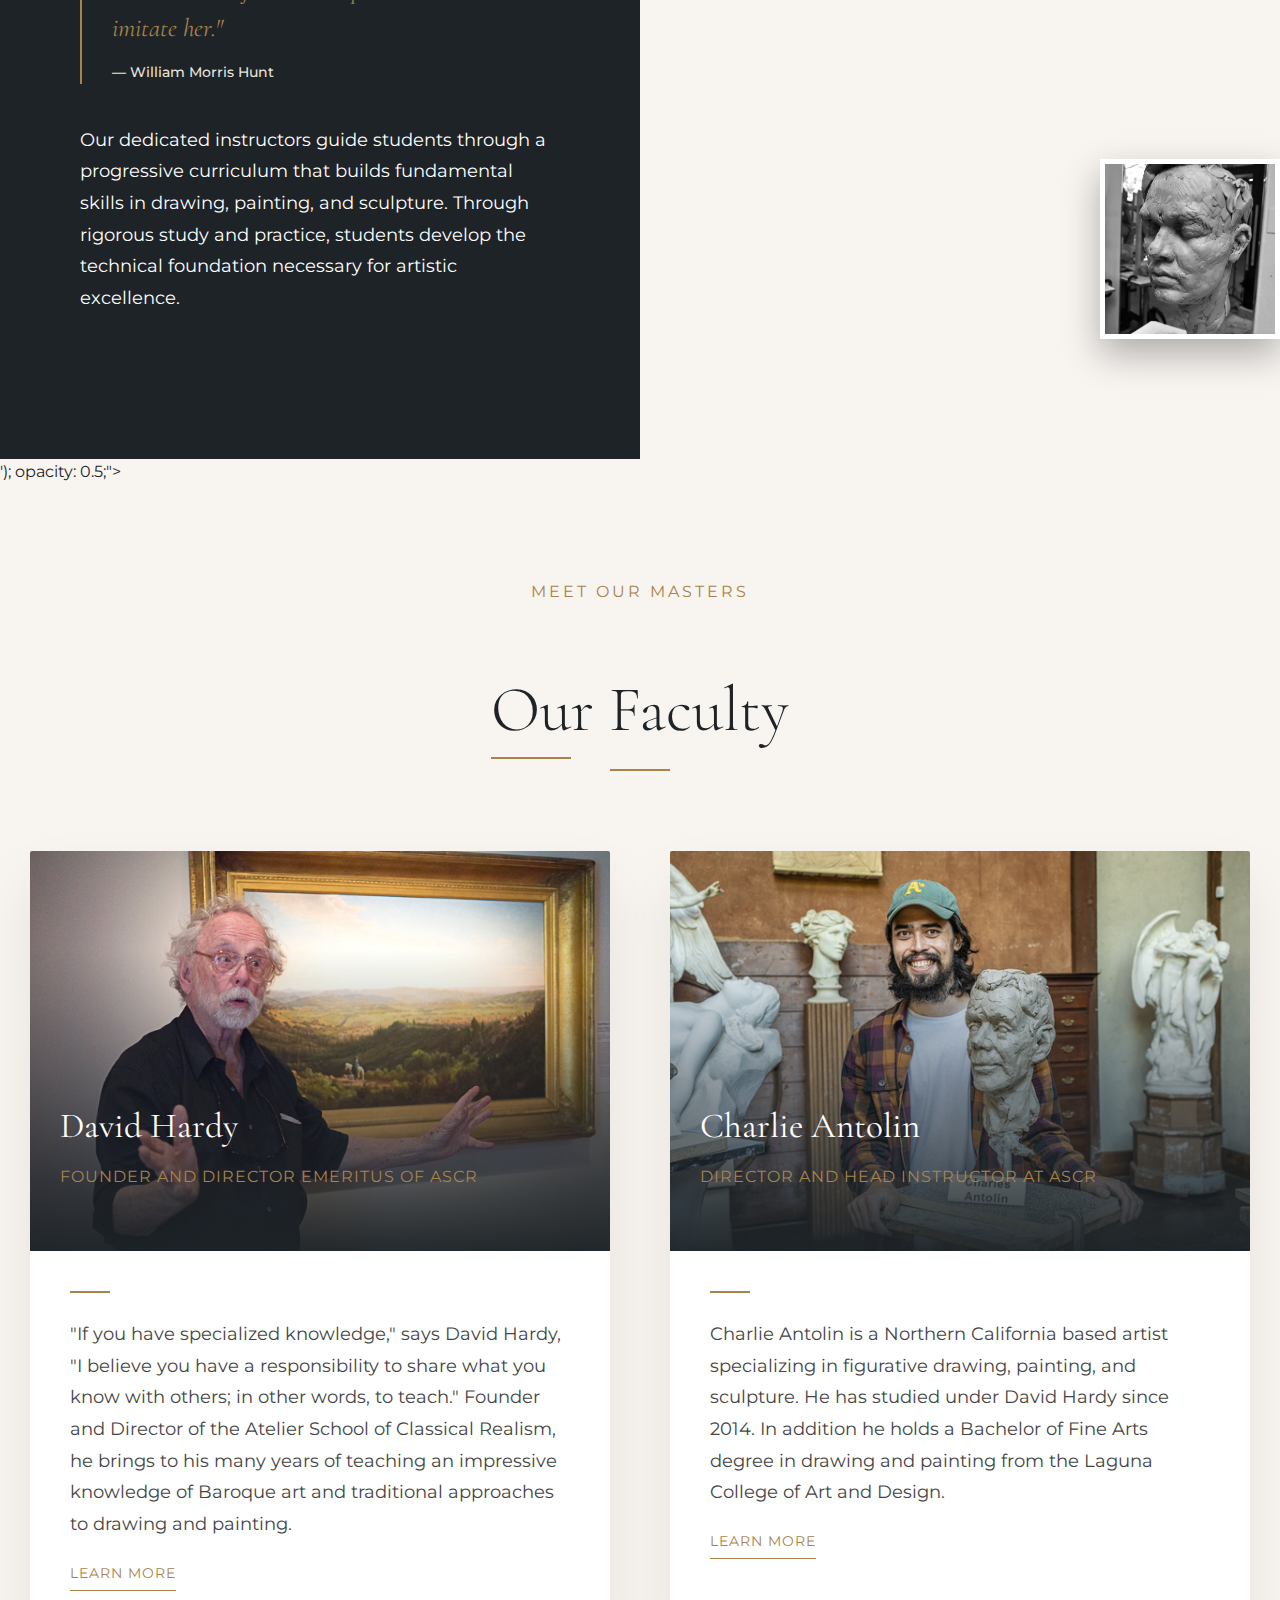
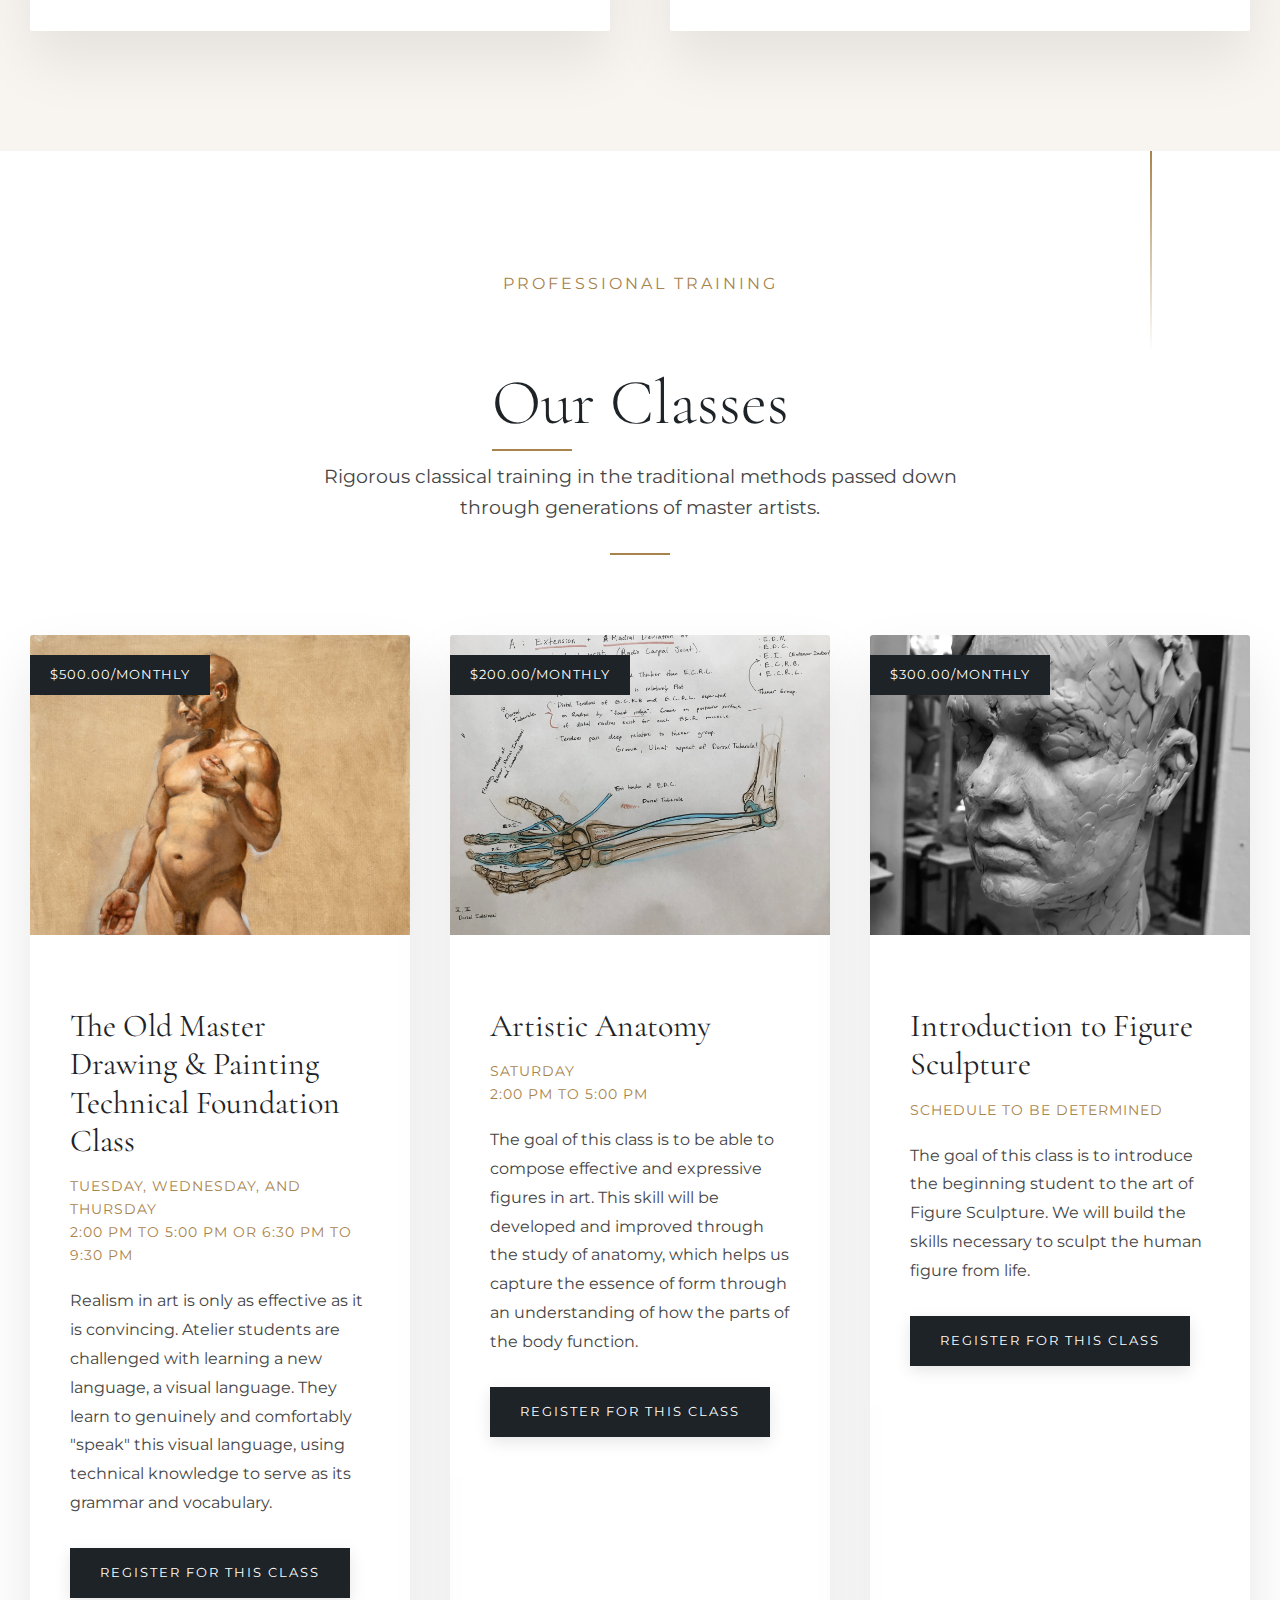
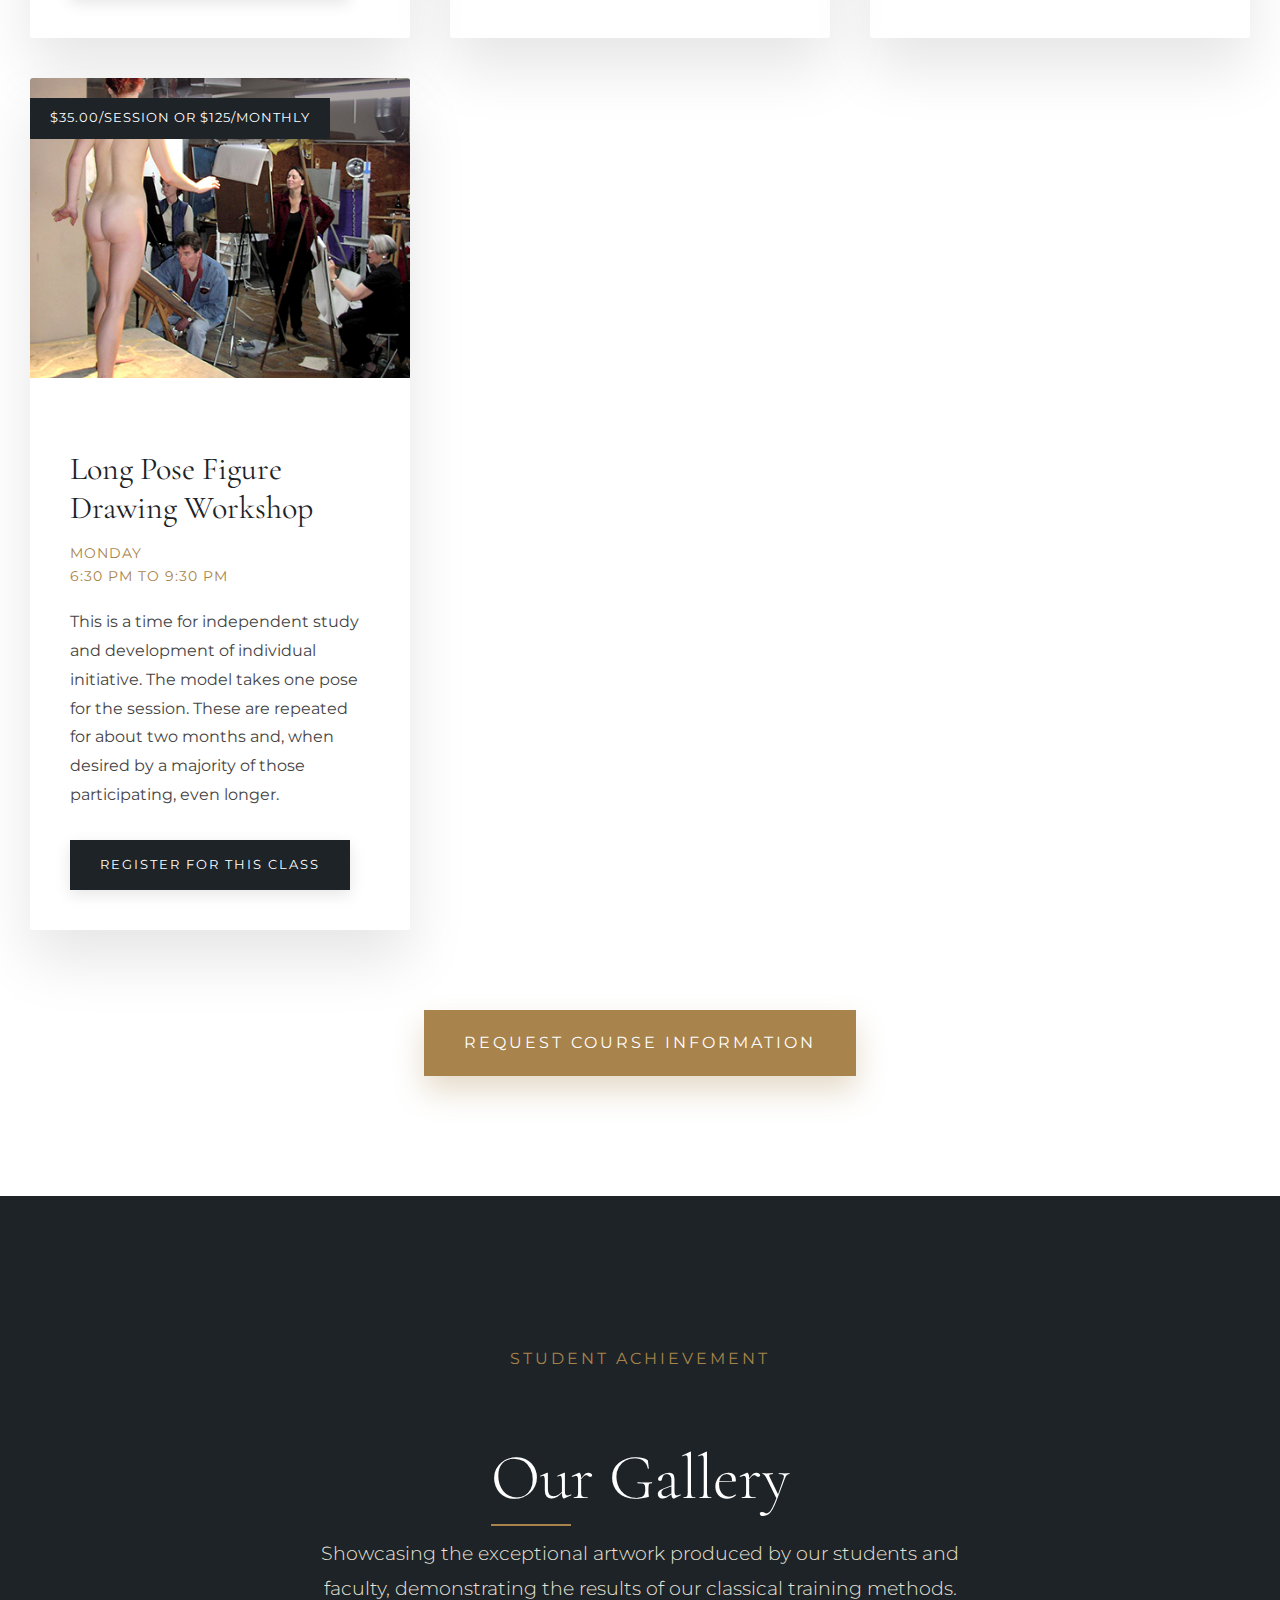
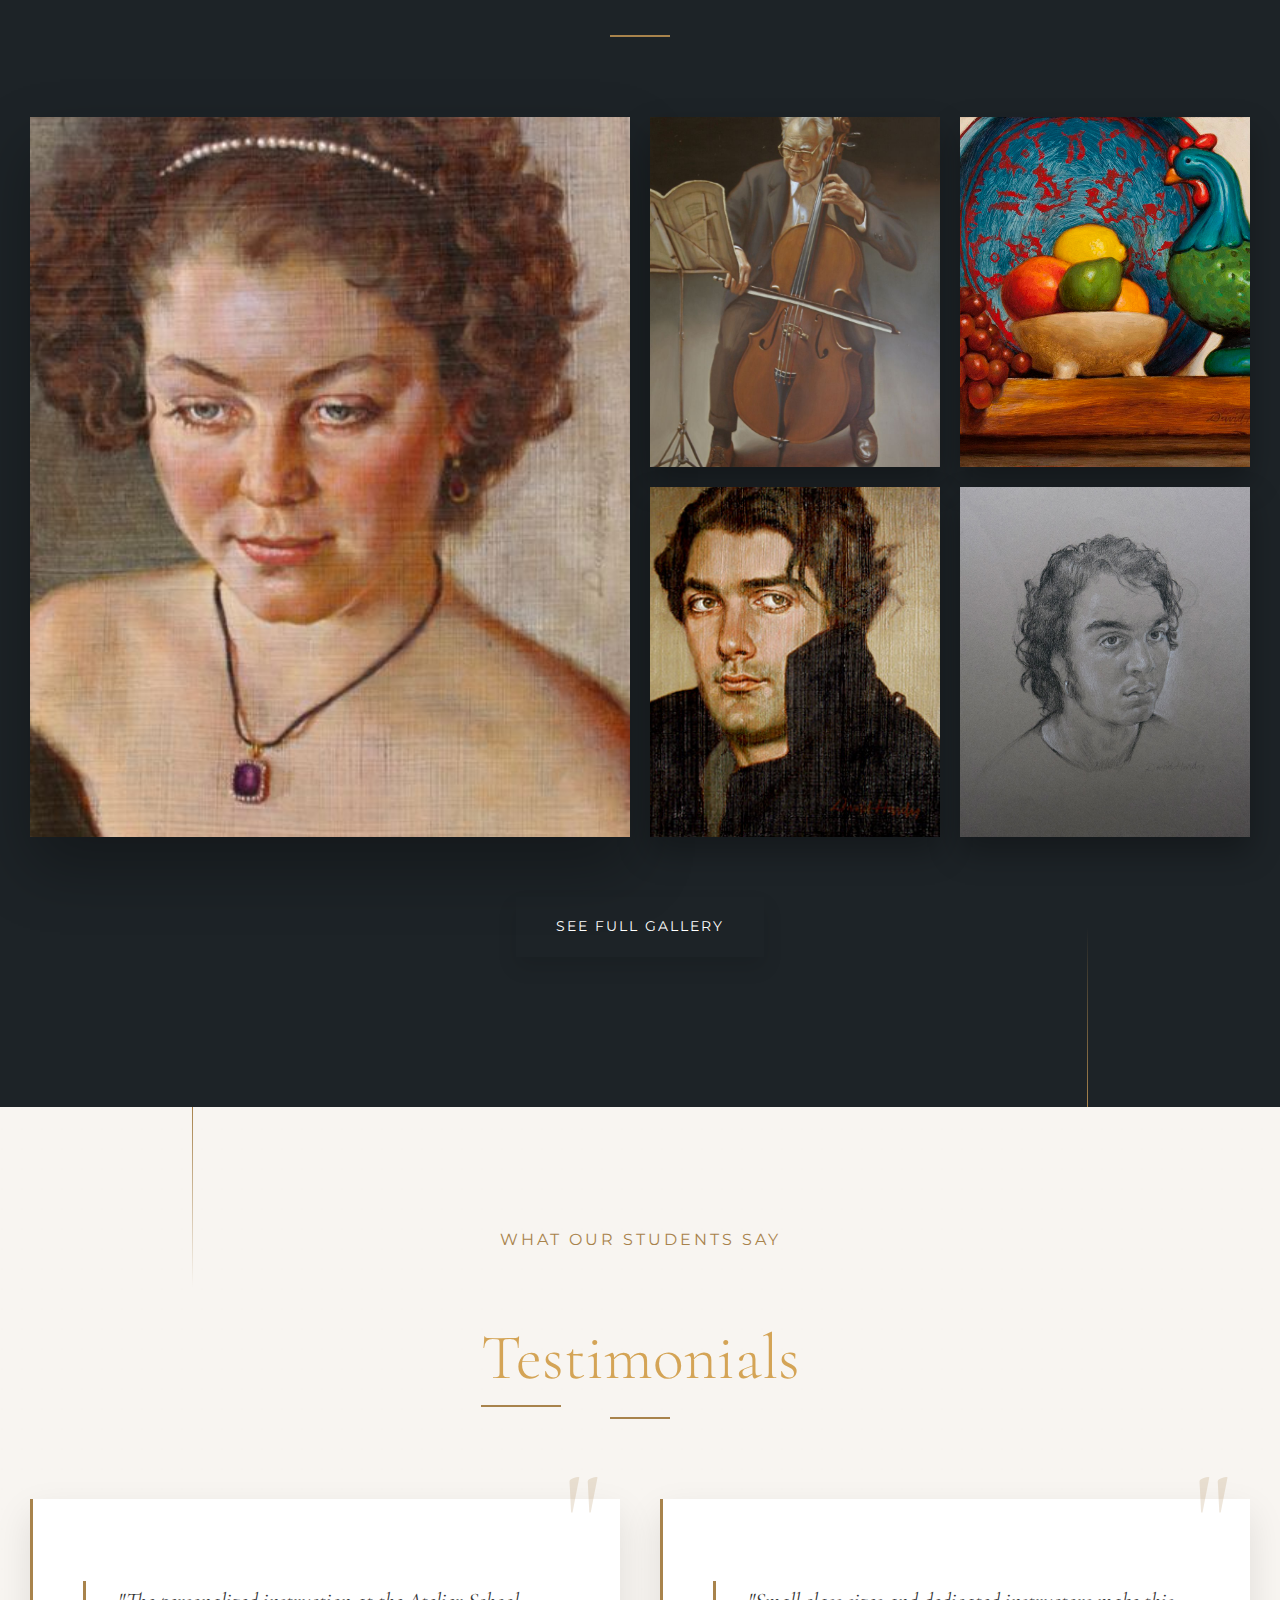
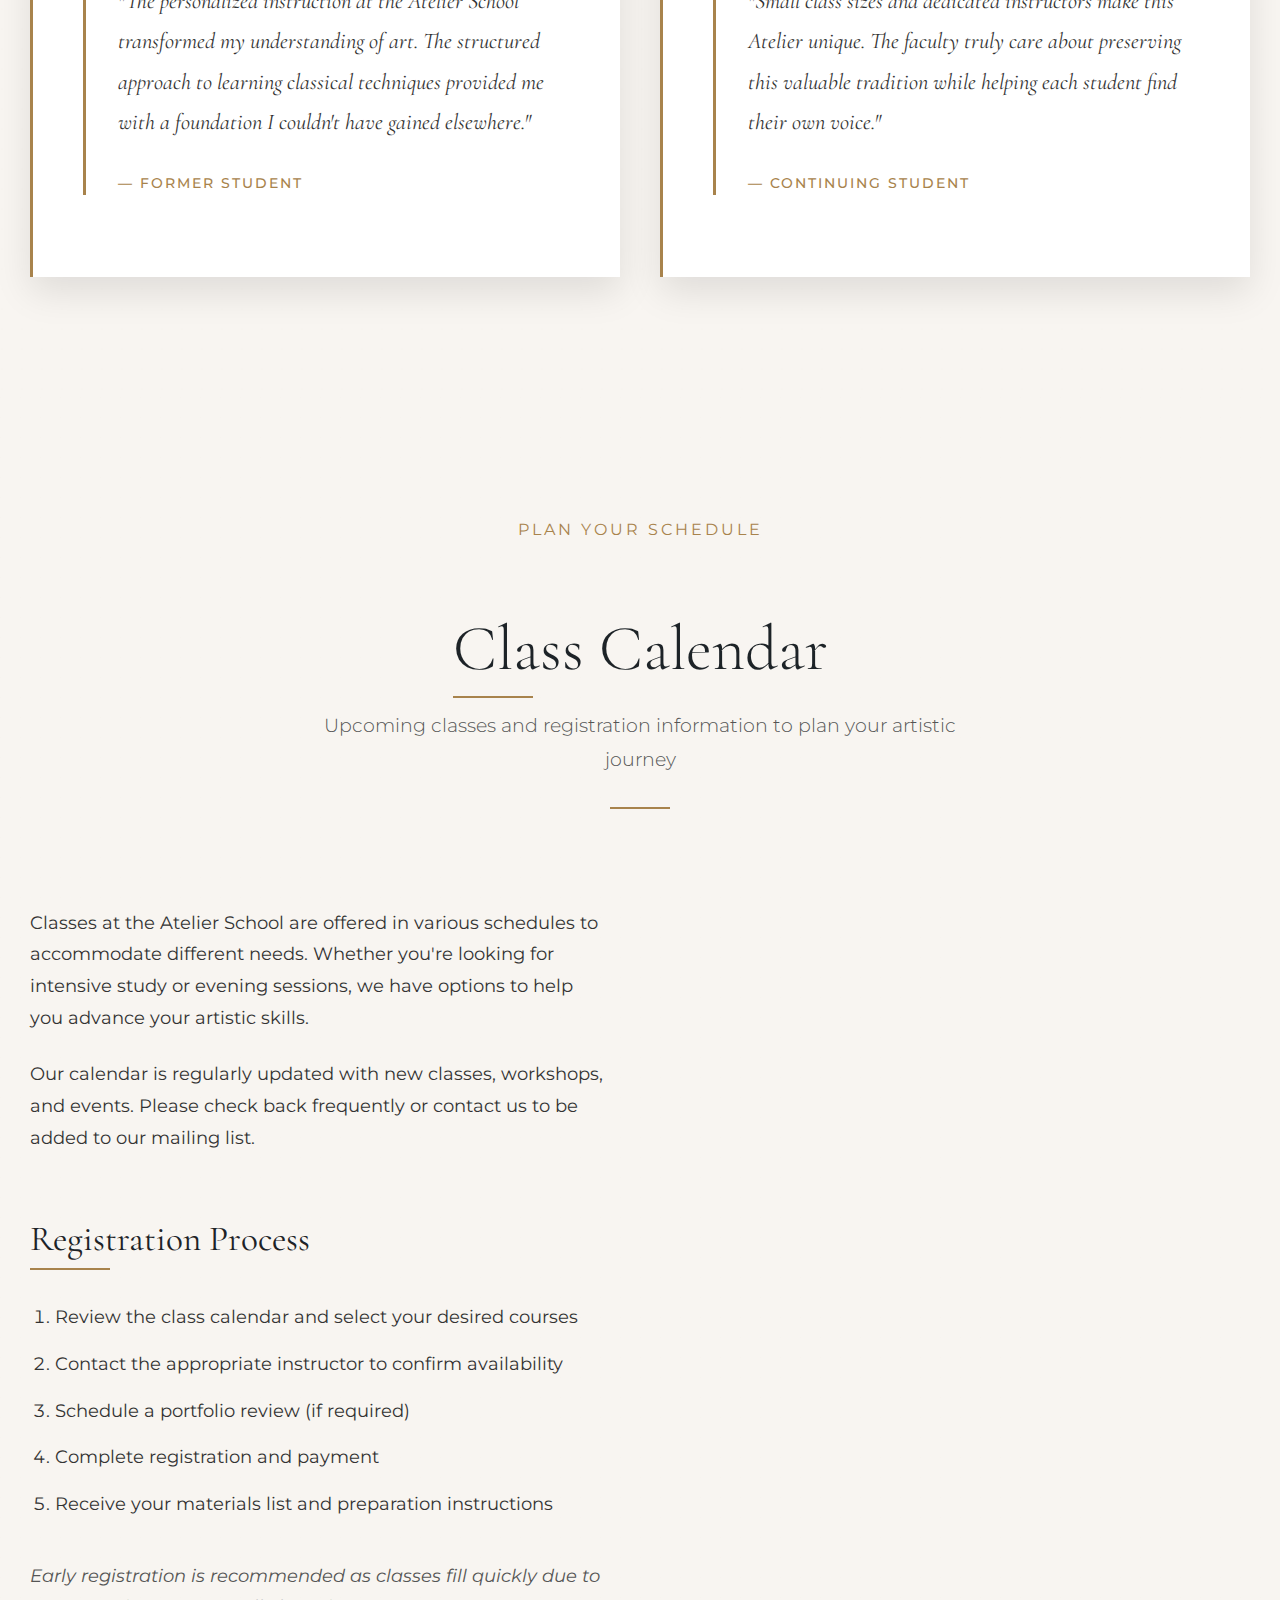
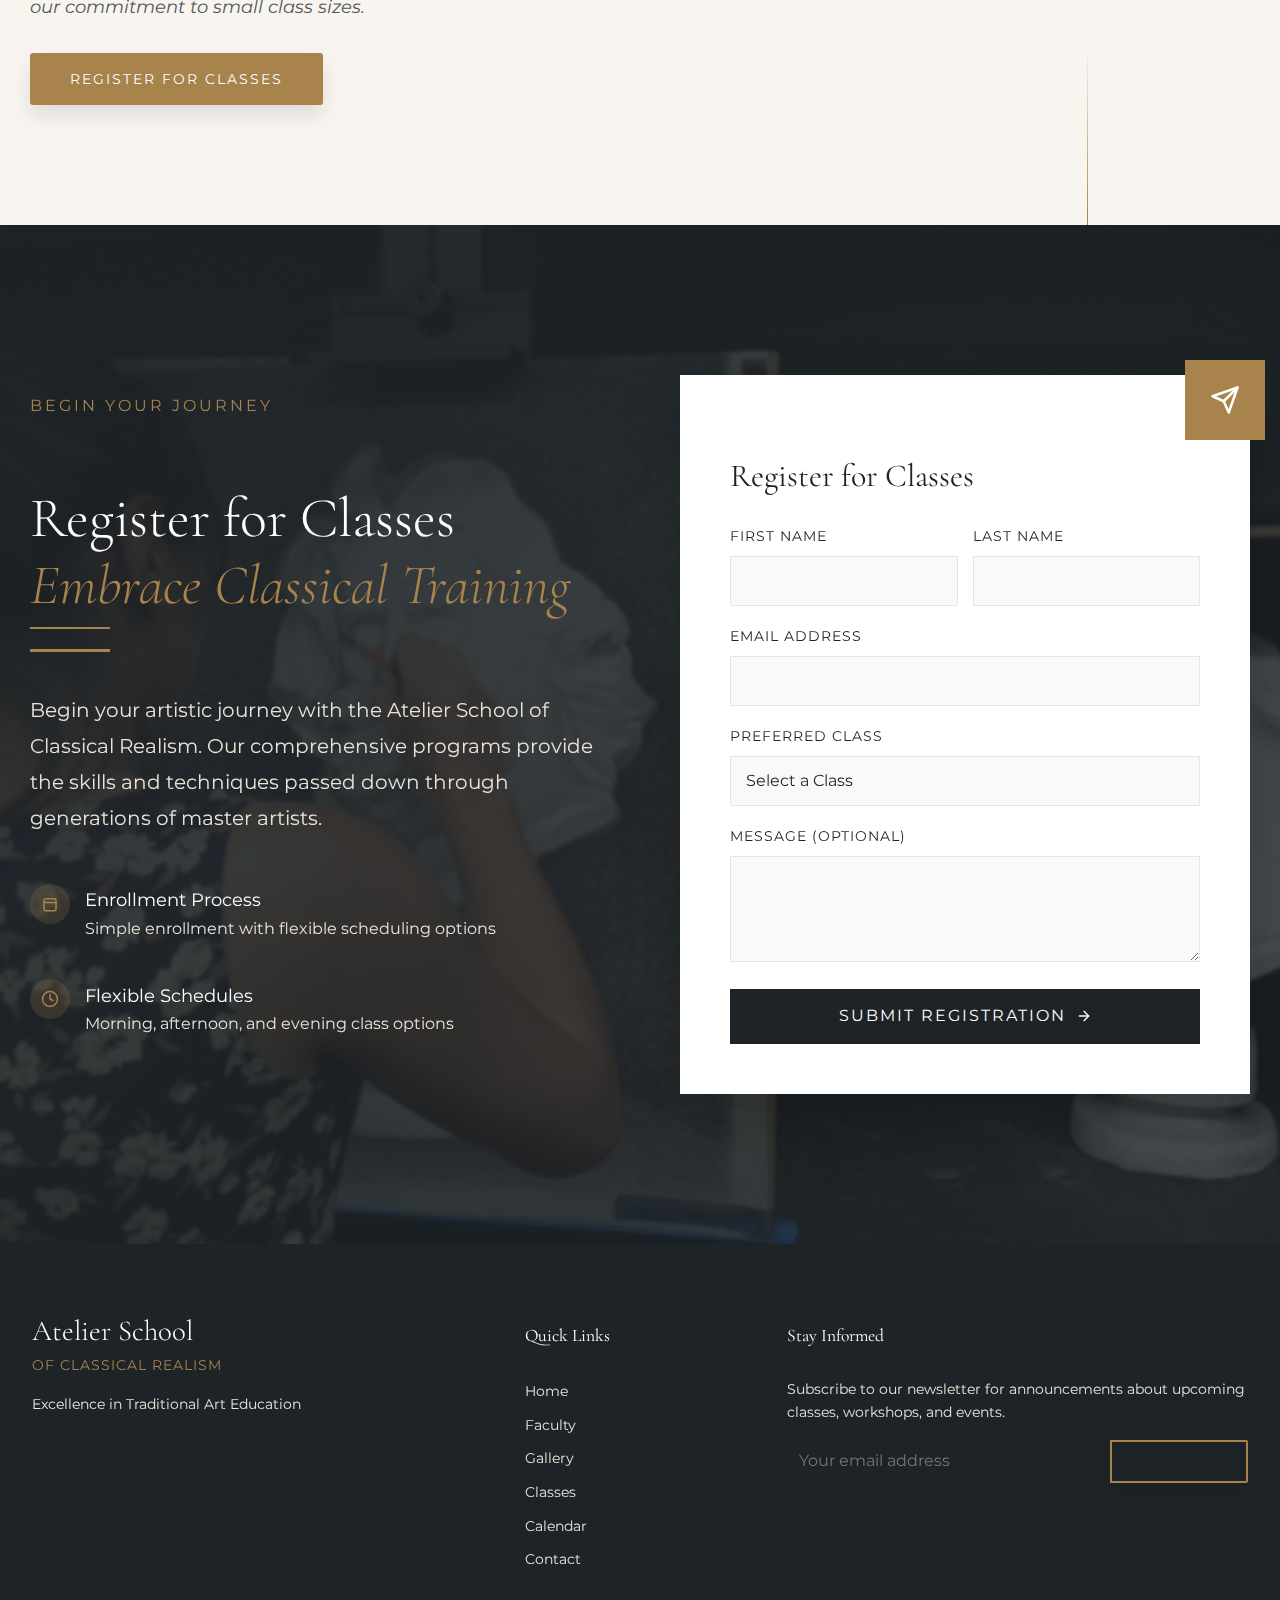
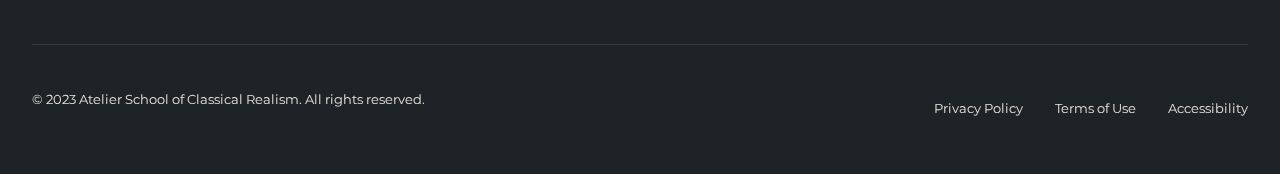
==== commit 0c14c219: "Enhance mobile dark theme with comprehensive background and styling overrides" ====
--- a/index.html
+++ b/index.html
@@ -253,34 +253,36 @@
             </style>
         </div>
 
+        <!-- About Section -->
         <section id="about" style="padding: 120px 0; background: linear-gradient(to right, #1d2327 0%, #1d2327 50%, #f8f5f1 50%, #f8f5f1 100%);">
-            <div style="max-width: 1400px; margin: 0 auto; display: grid; grid-template-columns: 1fr 1fr; gap: 60px;">
-                <!-- Left column -->
+            <div style="max-width: 1400px; margin: 0 auto; display: grid; grid-template-columns: 1fr 1fr; gap: 60px; padding: 0 30px;">
+                <!-- About text -->
                 <div style="padding: 0 50px; color: #ffffff;">
-                    <h2 style="font-size: 4rem; margin-bottom: 30px; font-weight: 300; font-family: 'Cormorant Garamond', serif; position: relative;">
-                        Our Atelier
-                        <span style="display: block; font-size: 1.2rem; margin-top: 15px; text-transform: uppercase; letter-spacing: 3px; color: #a8834c; font-family: 'Montserrat', sans-serif;">A Legacy of Excellence</span>
-                    </h2>
-                    
-                    <div style="width: 80px; height: 3px; background: #a8834c; margin-bottom: 40px;"></div>
-                    
-                    <p style="font-size: 1.25rem; line-height: 1.8; margin-bottom: 25px; color: #e9e4da;">Highly personalized guidance, made possible with small classes, encourages individual growth. Advanced students learn to fine-tune drawing and painting skills, thus maximizing accomplishment.</p>
-                    
-                    <p style="font-size: 1.25rem; line-height: 1.8; margin-bottom: 40px; color: #e9e4da;">Advanced students, including both emerging and established art professionals, are offered career counseling and business procedures. Museum field trips are correlated with Atelier studies.</p>
-                    
-                    <a href="#classes" style="display: inline-block; background: #a8834c; color: white; padding: 15px 40px; text-decoration: none; font-family: 'Montserrat', sans-serif; text-transform: uppercase; letter-spacing: 2px; font-size: 14px; transition: all 0.3s ease; border: none; box-shadow: 0 10px 20px rgba(0,0,0,0.1);">Explore Our Classes</a>
-                </div>
-                
-                <!-- Right column -->
-                <div style="position: relative;">
-                    <div style="position: absolute; top: -30px; left: -30px; width: 100%; height: 100%; background: rgba(168,131,76,0.1); z-index: 1;"></div>
-                    
-                    <img src="images/dh24-lrg.jpg" alt="David Hardy homage to Vermeer" style="width: 100%; height: 100%; object-fit: cover; position: relative; z-index: 2; box-shadow: 0 30px 60px rgba(0,0,0,0.18);">
-                    
-                    <!-- <blockquote style="position: absolute; bottom: -40px; right: -40px; background: white; padding: 30px; max-width: 400px; box-shadow: 0 15px 35px rgba(0,0,0,0.1); z-index: 3; border-left: 4px solid #a8834c;">
-                        <p style="font-family: 'Cormorant Garamond', serif; font-style: italic; font-size: 1.4rem; color: #1d2327; margin-bottom: 15px;">"The Atelier School of Classical Realism provides a solid foundation in traditional techniques that allows artists to fully express their creative vision."</p>
-                        <cite style="font-family: 'Montserrat', sans-serif; font-size: 0.9rem; color: #a8834c; text-transform: uppercase; letter-spacing: 1px;">— Aaron, current student</cite>
-                    </blockquote> -->
+                    <h2 style="font-family: 'Cormorant Garamond', serif; font-size: 3rem; margin-bottom: 40px; font-weight: 300; position: relative; display: inline-block;">Our Philosophy</h2>
+                    
+                    <div style="width: 60px; height: 3px; background: linear-gradient(to right, #a8834c, transparent); margin: 30px 0;"></div>
+                    
+                    <p style="font-family: 'Montserrat', sans-serif; font-size: 1.1rem; line-height: 1.8; margin-bottom: 25px;">Founded in 1988, Atelier School of Classical Realism upholds the methods and techniques of the great masters, providing an education rooted in traditional artistic principles that have stood the test of time.</p>
+                    
+                    <p style="font-family: 'Montserrat', sans-serif; font-size: 1.1rem; line-height: 1.8; margin-bottom: 25px;">Our curriculum is based on the atelier method, which emphasizes direct observation, methodical skill-building, and personalized instruction. We believe in fostering both technical expertise and creative expression.</p>
+                    
+                    <blockquote style="font-family: 'Cormorant Garamond', serif; font-size: 1.6rem; font-style: italic; color: #a8834c; line-height: 1.5; padding-left: 30px; border-left: 2px solid #a8834c; margin: 40px 0;">
+                        "The mission of art is to represent nature not to imitate her."
+                        <cite style="display: block; font-family: 'Montserrat', sans-serif; font-size: 0.9rem; color: #e9e4da; margin-top: 15px; font-style: normal;">— William Morris Hunt</cite>
+                    </blockquote>
+                    
+                    <p style="font-family: 'Montserrat', sans-serif; font-size: 1.1rem; line-height: 1.8; margin-bottom: 25px;">Our dedicated instructors guide students through a progressive curriculum that builds fundamental skills in drawing, painting, and sculpture. Through rigorous study and practice, students develop the technical foundation necessary for artistic excellence.</p>
+                </div>
+                
+                <!-- About image -->
+                <div style="position: relative; z-index: 1; padding: 40px 0;">
+                    <div style="position: relative; transform: translateY(-20px);">
+                        <img src="images/david-hardy2.jpg" alt="Student working on a drawing" style="width: 100%; height: auto; object-fit: cover; box-shadow: 0 25px 50px rgba(0,0,0,0.3); border-radius: 3px;">
+                    </div>
+                    
+                    <div style="position: absolute; bottom: 0; right: -30px; width: 180px; height: 180px; background-image: url('images/CharlesAntolin_Van_2.jpeg'); background-size: cover; background-position: center; box-shadow: 0 15px 35px rgba(0,0,0,0.3); border: 5px solid white; z-index: 2;"></div>
+                    
+                    <div style="position: absolute; top: 20px; left: -50px; width: 120px; height: 120px; background-image: url('images/david-hardy3.jpg'); background-size: cover; background-position: center; box-shadow: 0 15px 35px rgba(0,0,0,0.3); border: 5px solid white; z-index: 2;"></div>
                 </div>
             </div>
         </section>
@@ -899,5 +901,424 @@
             });
         });
     </script>
+    
+    <!-- Dark theme styles for mobile -->
+    <style>
+        @media only screen and (max-width: 767px) {
+            /* Ensure all content areas have dark background */
+            section[style*="background-color: #f8f5f1"],
+            section[style*="background-color: #fff"],
+            section[style*="background-color: #ffffff"] {
+                background-color: #1d2327 !important;
+            }
+            
+            /* Make text light on dark backgrounds */
+            section[style*="background-color: #f8f5f1"] h1,
+            section[style*="background-color: #f8f5f1"] h2,
+            section[style*="background-color: #f8f5f1"] h3,
+            section[style*="background-color: #fff"] h1,
+            section[style*="background-color: #fff"] h2,
+            section[style*="background-color: #fff"] h3,
+            section[style*="background-color: #ffffff"] h1,
+            section[style*="background-color: #ffffff"] h2,
+            section[style*="background-color: #ffffff"] h3 {
+                color: #ffffff !important;
+            }
+            
+            /* Adjust paragraphs for dark mode */
+            section[style*="background-color: #f8f5f1"] p,
+            section[style*="background-color: #fff"] p,
+            section[style*="background-color: #ffffff"] p {
+                color: #e9e4da !important;
+            }
+            
+            /* Fix grid backgrounds */
+            [style*="background: white"] {
+                background: #212830 !important;
+            }
+            
+            /* Fix class and program cards */
+            [style*="background: white"] p {
+                color: #e9e4da !important;
+            }
+            
+            /* Make all card backgrounds dark */
+            div[style*="padding: 40px; background: white"] {
+                background: #212830 !important;
+            }
+            
+            /* Fix card text colors */
+            div[style*="padding: 40px; background: white"] p {
+                color: #e9e4da !important;
+            }
+            
+            /* Fix the split background section */
+            #about {
+                background: #1d2327 !important;
+            }
+            
+            /* Fix the calendar cards */
+            .calendar-card {
+                background-color: #212830 !important;
+                color: #e9e4da !important;
+            }
+            
+            /* Make sure links are visible */
+            a[style*="color: #1d2327"] {
+                color: #a8834c !important;
+            }
+        }
+    </style>
+    
+    <!-- Dark theme checker script -->
+    <script>
+        document.addEventListener('DOMContentLoaded', function() {
+            // Check if we're on mobile
+            const isMobile = window.innerWidth <= 767;
+            
+            if (isMobile) {
+                // Force dark theme on all sections
+                document.querySelectorAll('section').forEach(function(section) {
+                    // Skip sections that are already dark
+                    if (section.getAttribute('style') && 
+                        !section.getAttribute('style').includes('background-color: #1d2327') && 
+                        !section.getAttribute('style').includes('background: #1d2327')) {
+                        
+                        // Add dark background
+                        section.style.backgroundColor = '#1d2327';
+                        
+                        // Make text light colored
+                        section.querySelectorAll('h1, h2, h3, h4, h5, h6').forEach(function(heading) {
+                            if (!heading.getAttribute('style') || 
+                                !heading.getAttribute('style').includes('color: #a8834c')) {
+                                heading.style.color = '#ffffff';
+                            }
+                        });
+                        
+                        // Fix paragraph text
+                        section.querySelectorAll('p').forEach(function(paragraph) {
+                            if (!paragraph.getAttribute('style') || 
+                                !paragraph.getAttribute('style').includes('color: #a8834c')) {
+                                paragraph.style.color = '#e9e4da';
+                            }
+                        });
+                    }
+                });
+                
+                // Fix card backgrounds
+                document.querySelectorAll('div[style*="background: white"]').forEach(function(card) {
+                    card.style.background = '#212830';
+                    
+                    // Fix text in cards
+                    card.querySelectorAll('h3').forEach(function(heading) {
+                        heading.style.color = '#ffffff';
+                    });
+                    
+                    card.querySelectorAll('p').forEach(function(paragraph) {
+                        if (!paragraph.getAttribute('style') || 
+                            !paragraph.getAttribute('style').includes('color: #a8834c')) {
+                            paragraph.style.color = '#e9e4da';
+                        }
+                    });
+                });
+            }
+            
+            // Handle window resize
+            window.addEventListener('resize', function() {
+                // Reload the page on major size changes
+                if ((window.innerWidth <= 767 && !isMobile) || 
+                    (window.innerWidth > 767 && isMobile)) {
+                    location.reload();
+                }
+            });
+        });
+    </script>
+    
+    <!-- Theme Testing Tool -->
+    <script>
+        // Run this script to test mobile theme consistency
+        document.addEventListener('DOMContentLoaded', function() {
+            // Only run on mobile
+            if (window.innerWidth <= 767) {
+                // Add a toggle button to show/hide the test UI
+                const testToggle = document.createElement('button');
+                testToggle.textContent = 'Debug Theme';
+                testToggle.style.position = 'fixed';
+                testToggle.style.bottom = '10px';
+                testToggle.style.right = '10px';
+                testToggle.style.zIndex = '99999';
+                testToggle.style.background = '#ff3300';
+                testToggle.style.color = 'white';
+                testToggle.style.padding = '8px';
+                testToggle.style.border = 'none';
+                testToggle.style.borderRadius = '4px';
+                testToggle.style.fontSize = '12px';
+                document.body.appendChild(testToggle);
+                
+                let testActive = false;
+                const problemSections = [];
+                
+                // Toggle test mode on button click
+                testToggle.addEventListener('click', function() {
+                    testActive = !testActive;
+                    
+                    if (testActive) {
+                        // Analyze all sections
+                        document.querySelectorAll('section, div').forEach(function(element) {
+                            // Get computed style
+                            const style = window.getComputedStyle(element);
+                            const bgColor = style.backgroundColor;
+                            const bgImage = style.backgroundImage;
+                            
+                            // Check if it has a light background
+                            if (isLightBackground(bgColor, bgImage)) {
+                                // Mark the element as problematic
+                                element.style.outline = '3px solid red';
+                                problemSections.push(element);
+                                
+                                // Add the element info
+                                const info = document.createElement('div');
+                                info.textContent = 'LIGHT BG: ' + bgColor;
+                                info.style.position = 'absolute';
+                                info.style.top = '0';
+                                info.style.left = '0';
+                                info.style.background = 'red';
+                                info.style.color = 'white';
+                                info.style.padding = '3px';
+                                info.style.fontSize = '10px';
+                                info.style.zIndex = '9999';
+                                info.className = 'debug-info';
+                                
+                                // Store original position if needed
+                                if (style.position === 'static') {
+                                    element.style.position = 'relative';
+                                }
+                                
+                                element.appendChild(info);
+                            }
+                        });
+                        
+                        // Show results in console
+                        console.log('Found ' + problemSections.length + ' elements with light backgrounds');
+                        
+                        testToggle.textContent = 'Hide Debug (Found ' + problemSections.length + ')';
+                        testToggle.style.background = 'green';
+                    } else {
+                        // Remove debug outlines and info
+                        document.querySelectorAll('.debug-info').forEach(el => el.remove());
+                        problemSections.forEach(function(element) {
+                            element.style.outline = '';
+                        });
+                        
+                        testToggle.textContent = 'Debug Theme';
+                        testToggle.style.background = '#ff3300';
+                    }
+                });
+                
+                // Helper function to check if a background is light
+                function isLightBackground(bgColor, bgImage) {
+                    // If there's no background or it's transparent
+                    if (bgColor === 'rgba(0, 0, 0, 0)' && bgImage === 'none') {
+                        return false;
+                    }
+                    
+                    // Check if background image is a gradient
+                    if (bgImage !== 'none' && !bgImage.includes('linear-gradient(to right, rgb(29, 35, 39)')) {
+                        // We could do more detailed analysis, but for now assume non-gradient images are OK
+                        return false;
+                    }
+                    
+                    // Parse the RGB values
+                    let r, g, b;
+                    
+                    if (bgColor.startsWith('rgb')) {
+                        const match = bgColor.match(/rgba?\((\d+),\s*(\d+),\s*(\d+)/);
+                        if (match) {
+                            r = parseInt(match[1]);
+                            g = parseInt(match[2]);
+                            b = parseInt(match[3]);
+                        }
+                    } else if (bgColor.startsWith('#')) {
+                        r = parseInt(bgColor.slice(1, 3), 16);
+                        g = parseInt(bgColor.slice(3, 5), 16);
+                        b = parseInt(bgColor.slice(5, 7), 16);
+                    } else {
+                        // If we can't parse the color, be conservative
+                        return false;
+                    }
+                    
+                    // Calculate relative luminance
+                    // Formula: 0.299*R + 0.587*G + 0.114*B
+                    const luminance = (0.299 * r + 0.587 * g + 0.114 * b) / 255;
+                    
+                    // If luminance > 0.5, it's a light color
+                    return luminance > 0.5;
+                }
+            }
+        });
+    </script>
+    
+    <!-- Comprehensive Dark Theme Override -->
+    <script>
+        document.addEventListener('DOMContentLoaded', function() {
+            // Only apply to mobile devices
+            if (window.innerWidth <= 767) {
+                console.log('Applying comprehensive dark theme overrides');
+                
+                // 1. Force dark background on main sections
+                document.querySelectorAll('section').forEach(function(section) {
+                    section.style.backgroundColor = '#1d2327';
+                    section.style.color = '#e9e4da';
+                });
+                
+                // 2. Handle the split background about section
+                const aboutSection = document.getElementById('about');
+                if (aboutSection) {
+                    // Override any gradients or split backgrounds
+                    aboutSection.style.background = '#1d2327';
+                    aboutSection.style.backgroundImage = 'none';
+                    
+                    // Fix any borders in about section
+                    aboutSection.querySelectorAll('div[style*="border: 5px solid white"]').forEach(function(div) {
+                        div.style.borderColor = '#a8834c';
+                    });
+                }
+                
+                // 3. Fix cards, which may have white backgrounds
+                document.querySelectorAll('.program-card, .instructor-card, .calendar-card, div[style*="background: white"], div[style*="background-color: white"]').forEach(function(card) {
+                    card.style.backgroundColor = '#212830';
+                    card.style.background = '#212830';
+                });
+                
+                // 4. Make headings light colored for contrast
+                document.querySelectorAll('h1, h2, h3, h4, h5, h6').forEach(function(heading) {
+                    // Skip gold headings
+                    if (!heading.style.color || !heading.style.color.includes('#a8834c')) {
+                        heading.style.color = '#ffffff';
+                    }
+                });
+                
+                // 5. Make paragraphs cream colored
+                document.querySelectorAll('p').forEach(function(paragraph) {
+                    // Skip gold or specially colored paragraphs
+                    if (!paragraph.style.color || !paragraph.style.color.includes('#a8834c')) {
+                        paragraph.style.color = '#e9e4da';
+                    }
+                });
+                
+                // 6. Fix form elements
+                document.querySelectorAll('input, textarea, select').forEach(function(formElement) {
+                    formElement.style.backgroundColor = '#2a3440';
+                    formElement.style.color = '#ffffff';
+                    formElement.style.borderColor = '#3a4450';
+                });
+                
+                // 7. Make sure section backgrounds don't have gradients or images that interfere
+                document.querySelectorAll('section[style*="background:"]').forEach(function(section) {
+                    section.style.backgroundImage = 'none';
+                    section.style.backgroundColor = '#1d2327';
+                });
+                
+                // 8. Override any div with split backgrounds or light backgrounds
+                document.querySelectorAll('div[style*="background-color: #f8f5f1"], div[style*="background-color: #fff"], div[style*="background-color: #ffffff"]').forEach(function(div) {
+                    div.style.backgroundColor = '#1d2327';
+                });
+                
+                // 9. Ensure any inner content containers honor the dark theme
+                document.querySelectorAll('div[style*="max-width: 1400px"]').forEach(function(container) {
+                    if (container.parentElement && container.parentElement.tagName === 'SECTION') {
+                        container.style.backgroundColor = 'transparent';
+                    }
+                });
+                
+                // 10. Fix any calendar sections
+                const calendarSection = document.getElementById('calendar');
+                if (calendarSection) {
+                    calendarSection.style.backgroundColor = '#1d2327';
+                    calendarSection.style.backgroundImage = 'none';
+                    
+                    // Fix calendar cards
+                    calendarSection.querySelectorAll('.calendar-card, div[style*="background"]').forEach(function(card) {
+                        card.style.backgroundColor = '#212830';
+                        
+                        // Fix text colors
+                        card.querySelectorAll('h3, h4').forEach(function(heading) {
+                            heading.style.color = '#ffffff';
+                        });
+                        
+                        card.querySelectorAll('p').forEach(function(paragraph) {
+                            paragraph.style.color = '#e9e4da';
+                        });
+                    });
+                }
+                
+                // 11. Fix faculty section gradients
+                const facultySection = document.getElementById('faculty');
+                if (facultySection) {
+                    facultySection.style.backgroundColor = '#1d2327';
+                    facultySection.style.backgroundImage = 'none';
+                }
+                
+                // 12. Ensure grid layout backgrounds are consistent
+                document.querySelectorAll('div[style*="grid-template-columns"]').forEach(function(grid) {
+                    grid.style.backgroundColor = 'transparent';
+                });
+                
+                // 13. Fix any divs with linear gradients
+                document.querySelectorAll('div[style*="linear-gradient"]').forEach(function(div) {
+                    // Keep gold accent lines
+                    if (!div.style.background.includes('linear-gradient(to right, #a8834c')) {
+                        div.style.background = 'transparent';
+                    }
+                });
+                
+                // 14. Fix testimonials section 
+                const testimonialSection = document.getElementById('testimonials');
+                if (testimonialSection) {
+                    testimonialSection.style.backgroundColor = '#1d2327';
+                    testimonialSection.style.backgroundImage = 'none';
+                }
+                
+                // Final sweep for any elements with white background
+                setTimeout(function() {
+                    const allElements = document.querySelectorAll('*');
+                    for (let i = 0; i < allElements.length; i++) {
+                        const element = allElements[i];
+                        const style = window.getComputedStyle(element);
+                        const bgColor = style.backgroundColor;
+                        
+                        // Check if it's a light background color (skip transparent)
+                        if (bgColor !== 'rgba(0, 0, 0, 0)' && isLightBackground(bgColor)) {
+                            element.style.backgroundColor = '#1d2327';
+                        }
+                    }
+                    
+                    // Helper function to check if a background is light
+                    function isLightBackground(bgColor) {
+                        // Parse the RGB values
+                        let r, g, b;
+                        
+                        if (bgColor.startsWith('rgb')) {
+                            const match = bgColor.match(/rgba?\((\d+),\s*(\d+),\s*(\d+)/);
+                            if (match) {
+                                r = parseInt(match[1]);
+                                g = parseInt(match[2]);
+                                b = parseInt(match[3]);
+                            }
+                        } else {
+                            return false;
+                        }
+                        
+                        // Calculate relative luminance
+                        // Formula: 0.299*R + 0.587*G + 0.114*B
+                        const luminance = (0.299 * r + 0.587 * g + 0.114 * b) / 255;
+                        
+                        // If luminance > 0.5, it's a light color
+                        return luminance > 0.5;
+                    }
+                }, 500);
+            }
+        });
+    </script>
 </body>
 </html> --- a/css/styles.css
+++ b/css/styles.css
@@ -1909,4 +1909,110 @@
         max-width: 650px;
         margin: 0 auto;
     }
+}
+
+/* Make all sections dark-themed on mobile */
+@media only screen and (max-width: 767px) {
+    /* Change all light backgrounds to dark */
+    section[style*="background-color: #f8f5f1"],
+    section[style*="background-color: #fff"],
+    section[style*="background-color: #ffffff"] {
+        background-color: #1d2327 !important;
+    }
+    
+    /* Dark text on light backgrounds should become light text on dark backgrounds */
+    section[style*="background-color: #f8f5f1"] h1,
+    section[style*="background-color: #f8f5f1"] h2,
+    section[style*="background-color: #f8f5f1"] h3,
+    section[style*="background-color: #fff"] h1,
+    section[style*="background-color: #fff"] h2,
+    section[style*="background-color: #fff"] h3,
+    section[style*="background-color: #ffffff"] h1,
+    section[style*="background-color: #ffffff"] h2,
+    section[style*="background-color: #ffffff"] h3 {
+        color: #ffffff !important;
+    }
+    
+    /* Also change text to light for better contrast */
+    section[style*="background-color: #f8f5f1"] p,
+    section[style*="background-color: #fff"] p,
+    section[style*="background-color: #ffffff"] p {
+        color: #e9e4da !important;
+    }
+    
+    /* Fix card styles for dark mode */
+    div[style*="padding: 40px; background: white"],
+    div[style*="background: white"],
+    div[style*="background-color: white"] {
+        background: #212830 !important;
+    }
+    
+    div[style*="background: white"] h3 {
+        color: #ffffff !important;
+    }
+    
+    div[style*="background: white"] p:not([style*="color: #a8834c"]) {
+        color: #e9e4da !important;
+    }
+    
+    /* Fix the About section split background */
+    #about {
+        background: #1d2327 !important; 
+        background-image: none !important;
+    }
+    
+    /* Fix right side of about section that would normally be light */
+    #about > div > div:nth-child(2) {
+        color: #ffffff !important;
+    }
+    
+    #about > div > div:nth-child(2) p {
+        color: #e9e4da !important;
+    }
+    
+    /* Fix image borders in about section */
+    #about div[style*="border: 5px solid white"] {
+        border-color: #a8834c !important;
+    }
+    
+    /* Ensure form elements are visible */
+    input[type="text"],
+    input[type="email"],
+    input[type="tel"],
+    textarea,
+    select {
+        background-color: #2a3440 !important;
+        color: #ffffff !important;
+        border-color: #3a4450 !important;
+    }
+    
+    /* Fix form labels */
+    label[style*="color: #1d2327"] {
+        color: #e9e4da !important;
+    }
+    
+    /* Ensure filter buttons are visible on dark background */
+    .filter-btn {
+        color: #e9e4da !important;
+    }
+    
+    .filter-btn.active {
+        color: #a8834c !important;
+    }
+    
+    /* Fix the split background in the about section */
+    #about[style*="background: linear-gradient"] {
+        background: #1d2327 !important;
+    }
+    
+    /* Gallery specific dark theme fixes */
+    .gallery-grid {
+        background-color: #1d2327 !important;
+    }
+    
+    /* Ensure all grid layouts stack properly on mobile and have consistent background */
+    div[style*="grid-template-columns"] {
+        background-color: transparent !important;
+        grid-template-columns: 1fr !important;
+    }
 } 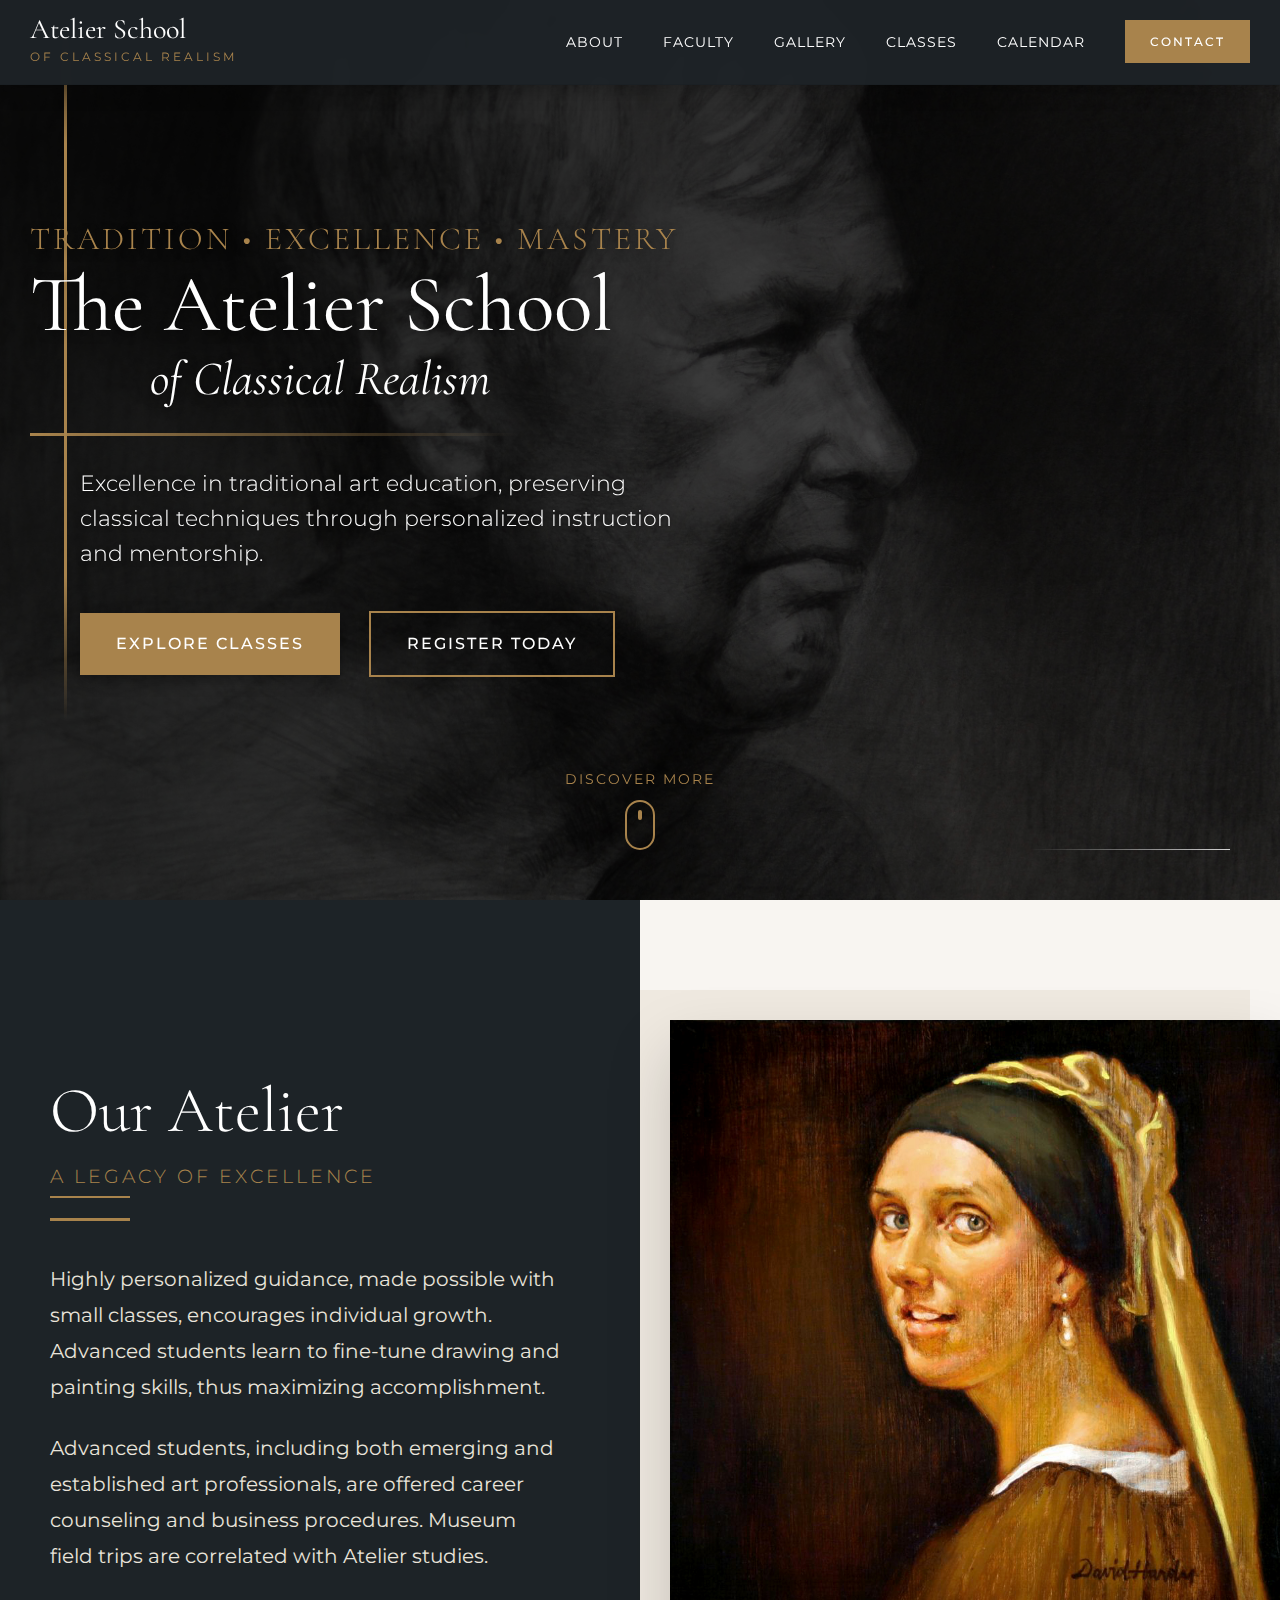
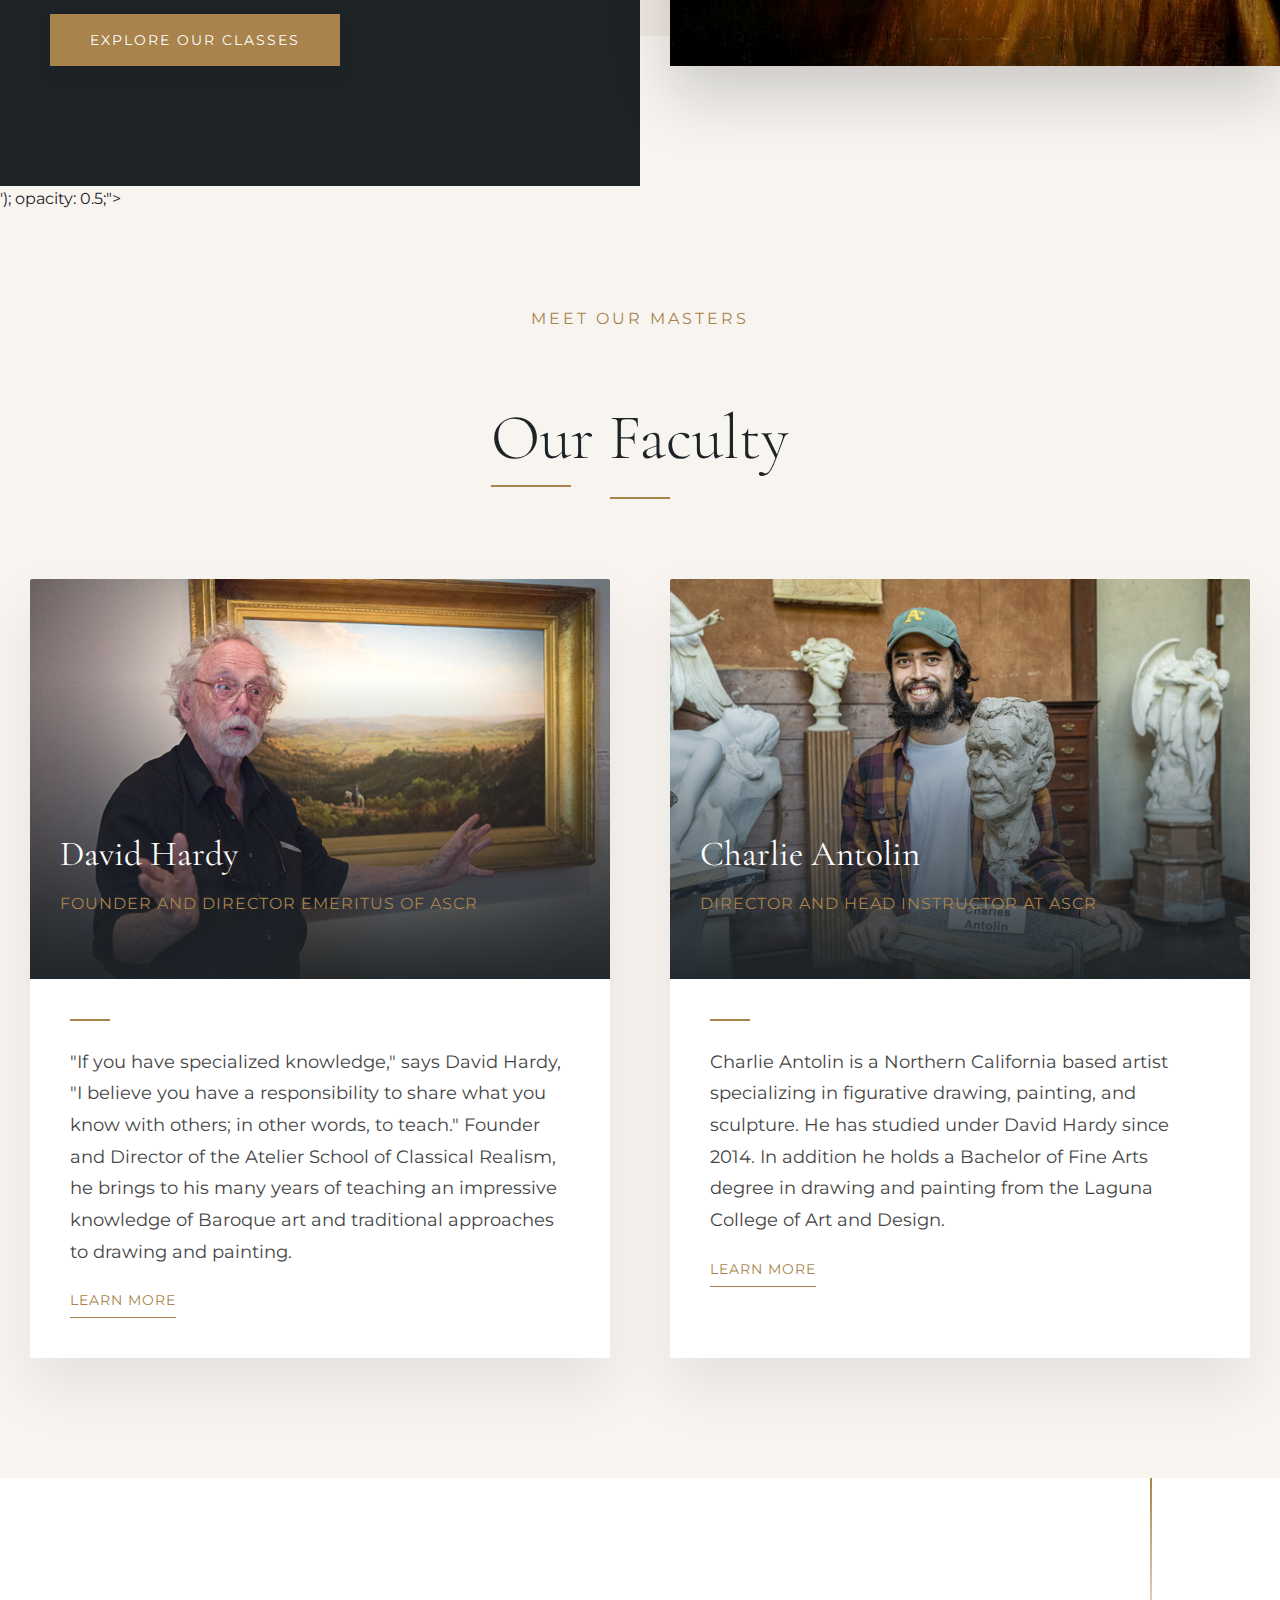
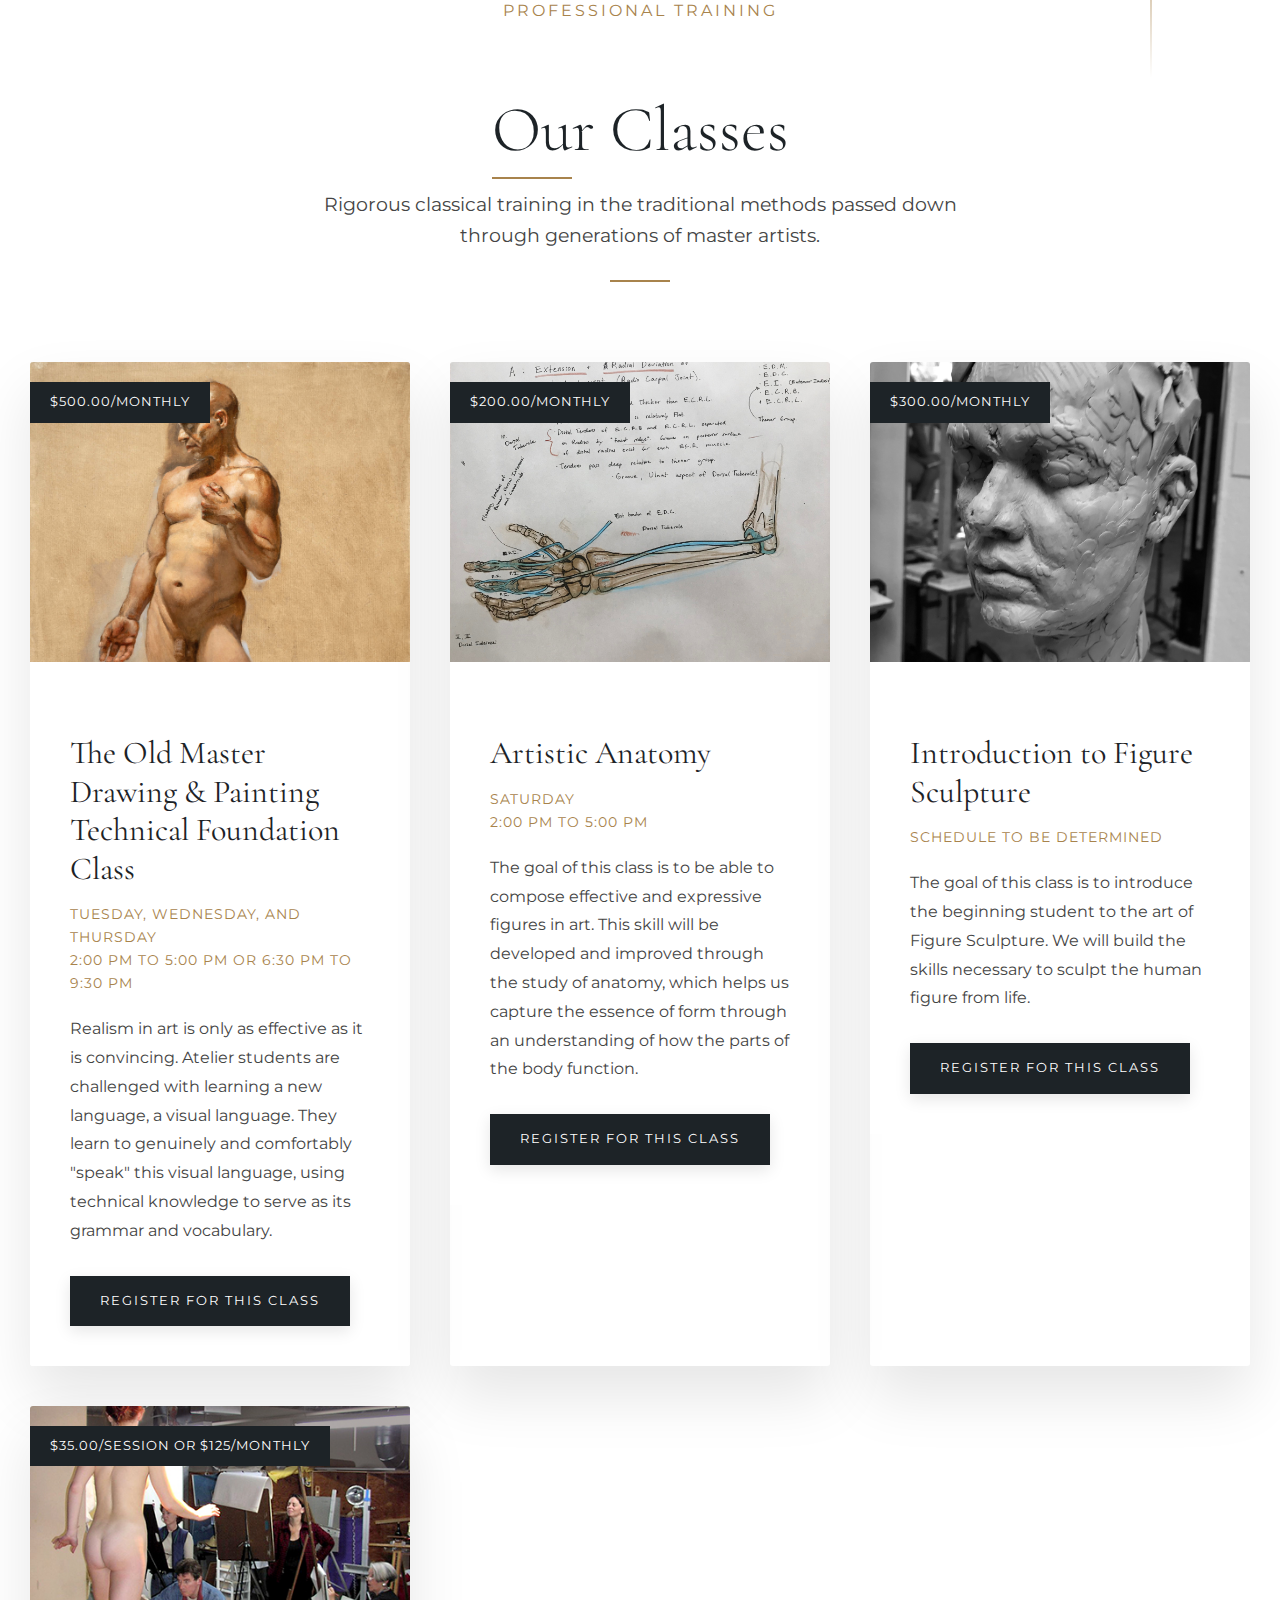
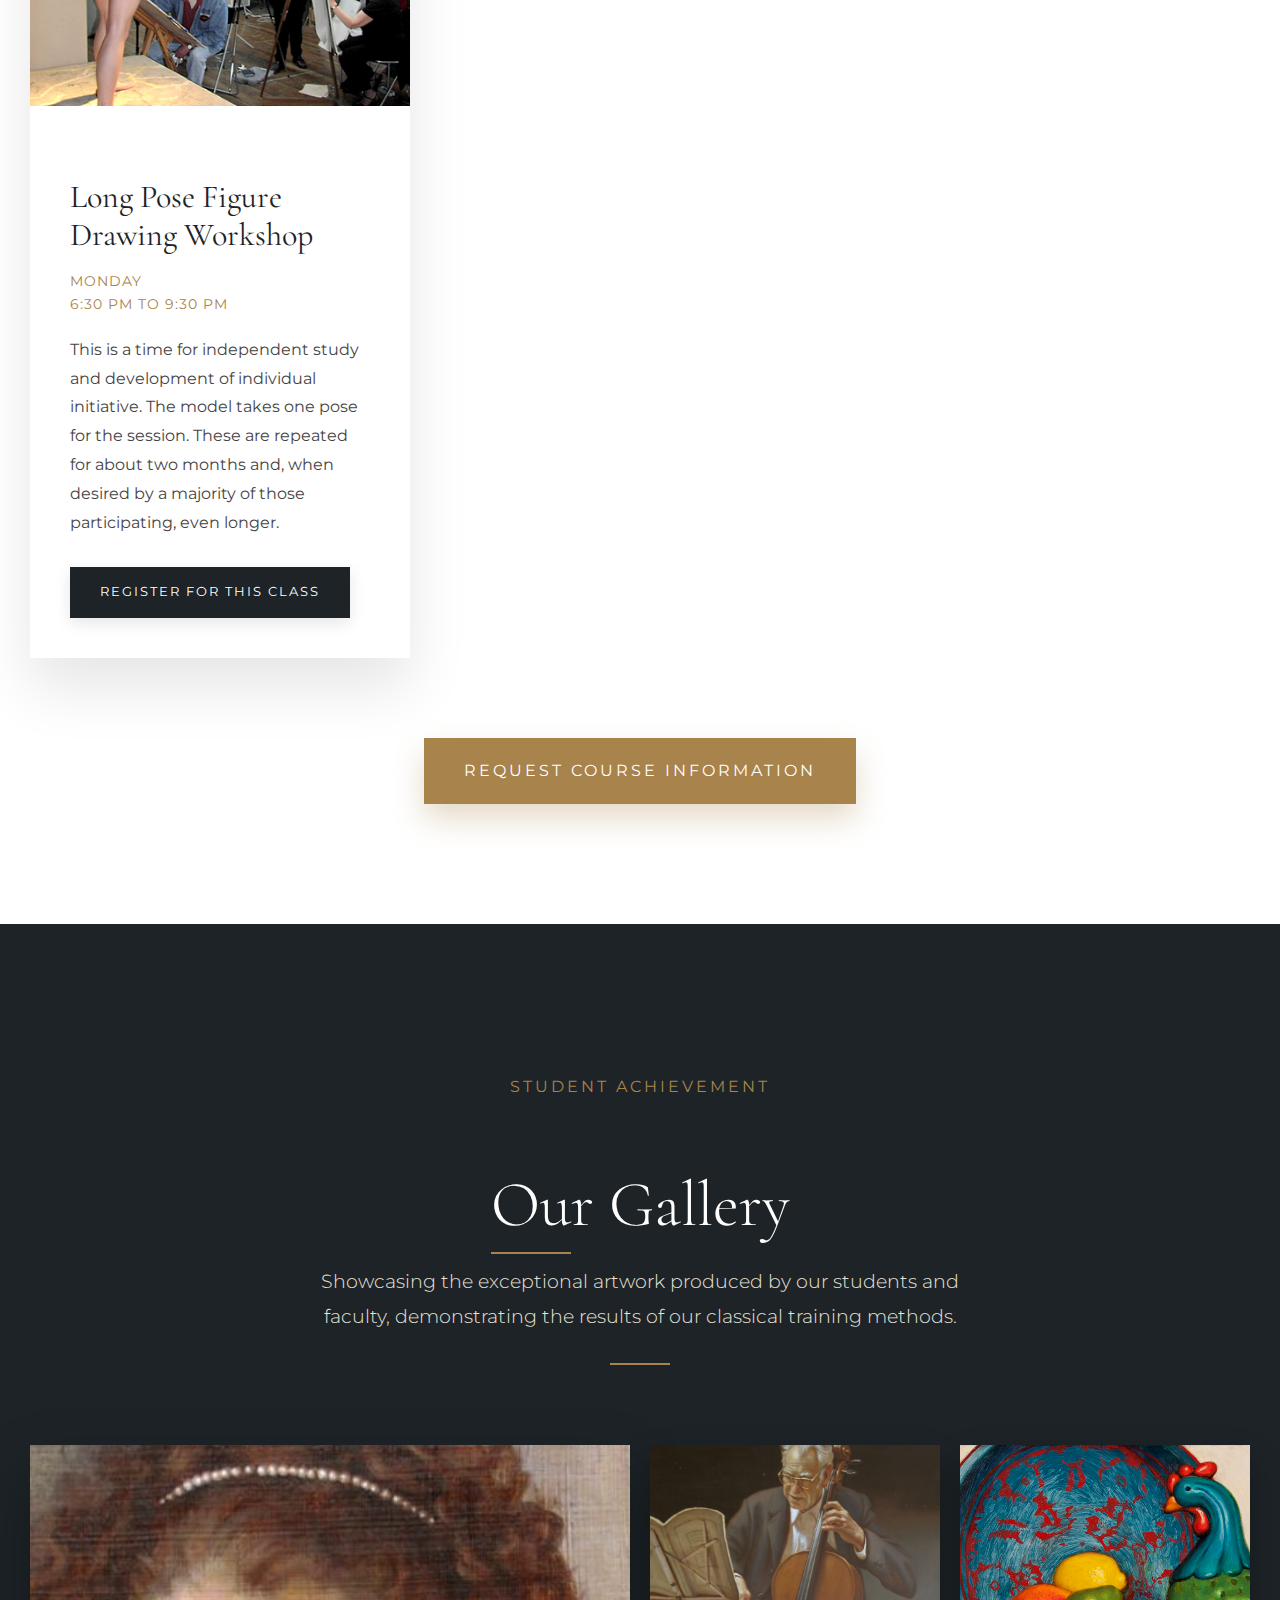
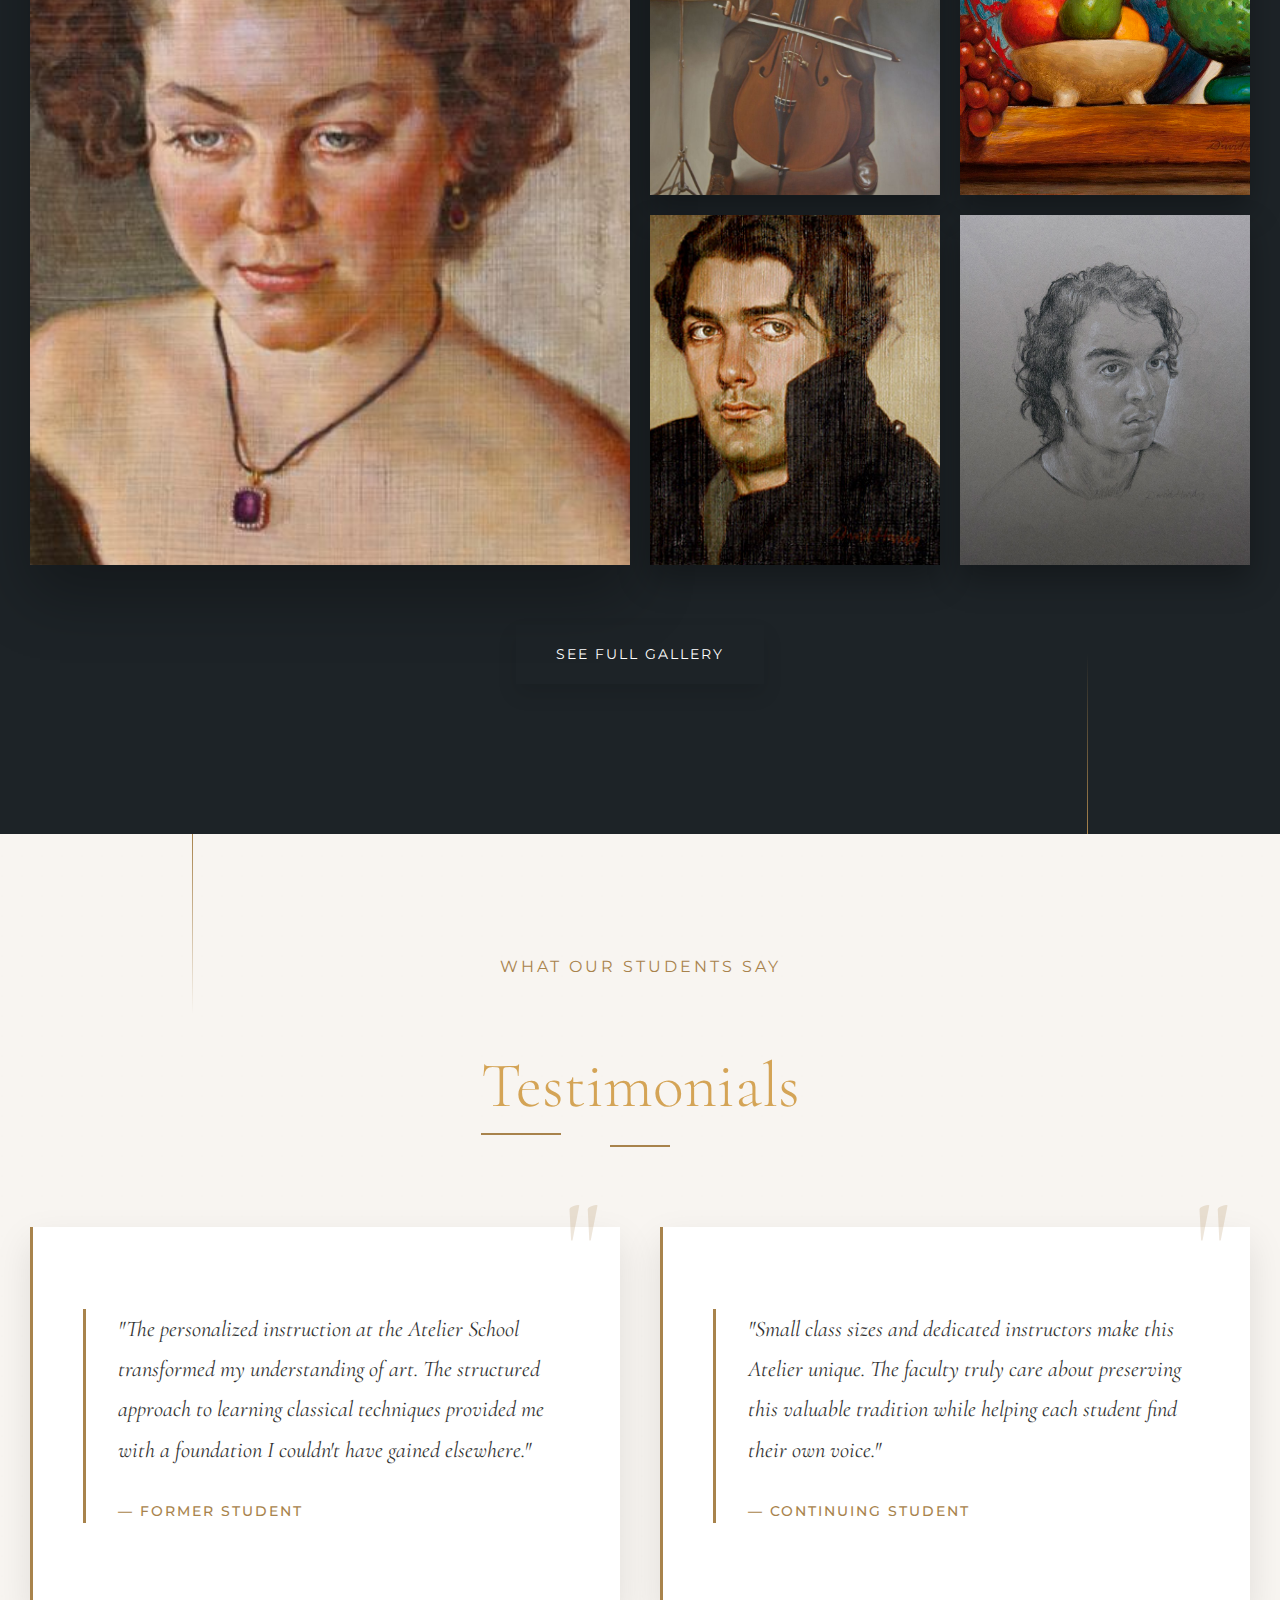
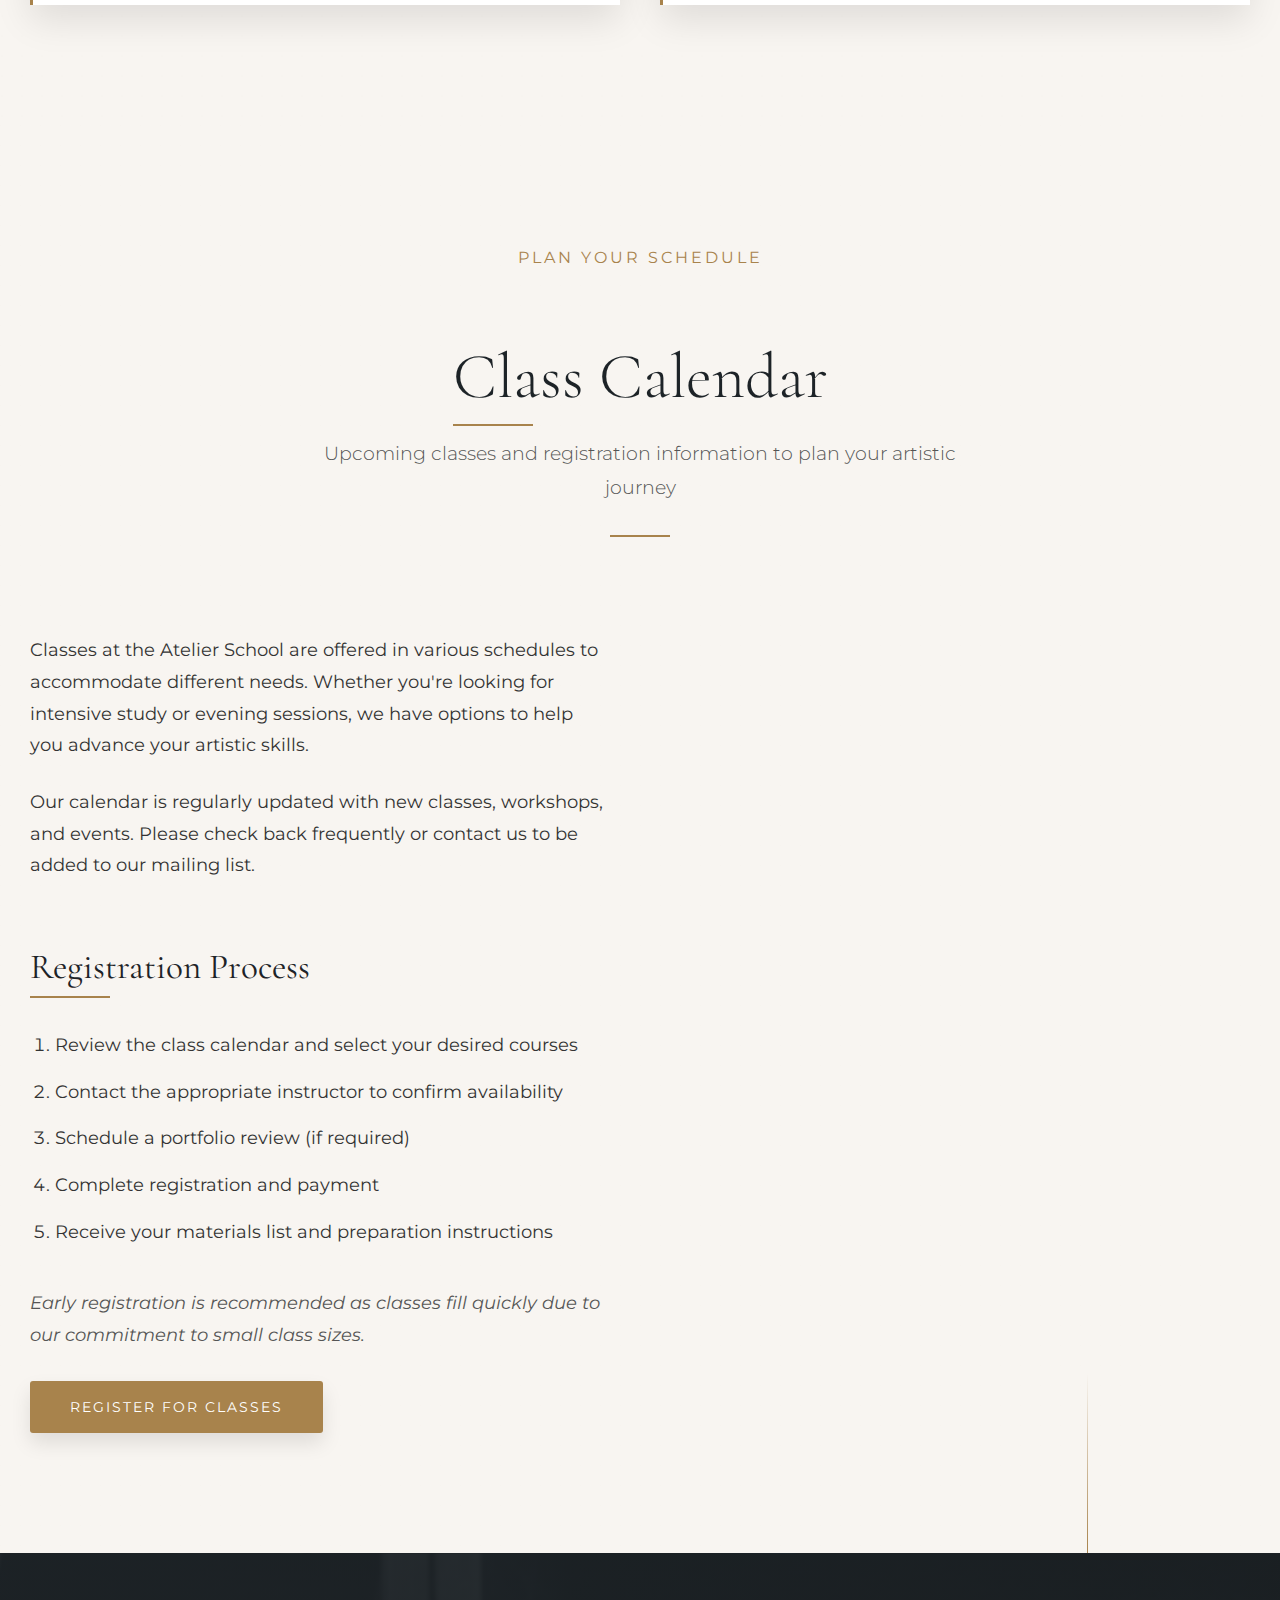
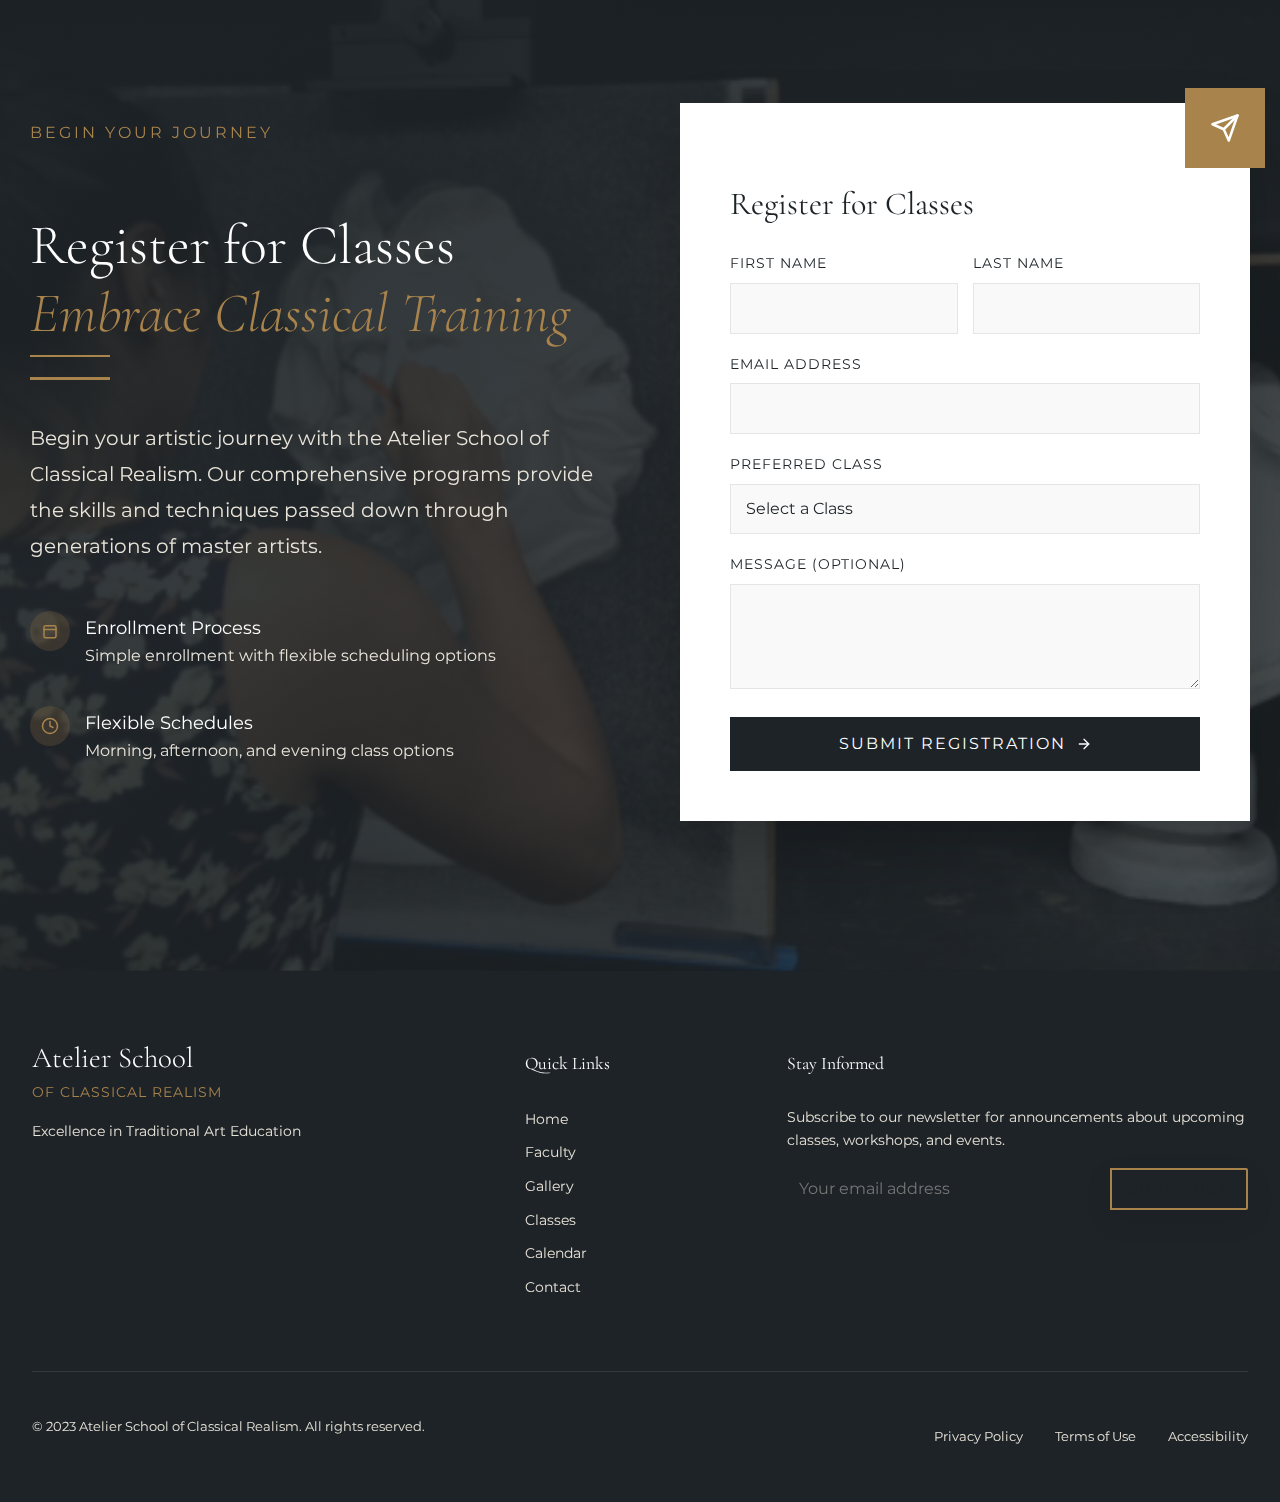
==== commit 247e0aa0: "Revert "Enhance mobile dark theme with comprehensive background and styling overrides"" ====
--- a/index.html
+++ b/index.html
@@ -253,36 +253,34 @@
             </style>
         </div>
 
-        <!-- About Section -->
         <section id="about" style="padding: 120px 0; background: linear-gradient(to right, #1d2327 0%, #1d2327 50%, #f8f5f1 50%, #f8f5f1 100%);">
-            <div style="max-width: 1400px; margin: 0 auto; display: grid; grid-template-columns: 1fr 1fr; gap: 60px; padding: 0 30px;">
-                <!-- About text -->
+            <div style="max-width: 1400px; margin: 0 auto; display: grid; grid-template-columns: 1fr 1fr; gap: 60px;">
+                <!-- Left column -->
                 <div style="padding: 0 50px; color: #ffffff;">
-                    <h2 style="font-family: 'Cormorant Garamond', serif; font-size: 3rem; margin-bottom: 40px; font-weight: 300; position: relative; display: inline-block;">Our Philosophy</h2>
-                    
-                    <div style="width: 60px; height: 3px; background: linear-gradient(to right, #a8834c, transparent); margin: 30px 0;"></div>
-                    
-                    <p style="font-family: 'Montserrat', sans-serif; font-size: 1.1rem; line-height: 1.8; margin-bottom: 25px;">Founded in 1988, Atelier School of Classical Realism upholds the methods and techniques of the great masters, providing an education rooted in traditional artistic principles that have stood the test of time.</p>
-                    
-                    <p style="font-family: 'Montserrat', sans-serif; font-size: 1.1rem; line-height: 1.8; margin-bottom: 25px;">Our curriculum is based on the atelier method, which emphasizes direct observation, methodical skill-building, and personalized instruction. We believe in fostering both technical expertise and creative expression.</p>
-                    
-                    <blockquote style="font-family: 'Cormorant Garamond', serif; font-size: 1.6rem; font-style: italic; color: #a8834c; line-height: 1.5; padding-left: 30px; border-left: 2px solid #a8834c; margin: 40px 0;">
-                        "The mission of art is to represent nature not to imitate her."
-                        <cite style="display: block; font-family: 'Montserrat', sans-serif; font-size: 0.9rem; color: #e9e4da; margin-top: 15px; font-style: normal;">— William Morris Hunt</cite>
-                    </blockquote>
-                    
-                    <p style="font-family: 'Montserrat', sans-serif; font-size: 1.1rem; line-height: 1.8; margin-bottom: 25px;">Our dedicated instructors guide students through a progressive curriculum that builds fundamental skills in drawing, painting, and sculpture. Through rigorous study and practice, students develop the technical foundation necessary for artistic excellence.</p>
-                </div>
-                
-                <!-- About image -->
-                <div style="position: relative; z-index: 1; padding: 40px 0;">
-                    <div style="position: relative; transform: translateY(-20px);">
-                        <img src="images/david-hardy2.jpg" alt="Student working on a drawing" style="width: 100%; height: auto; object-fit: cover; box-shadow: 0 25px 50px rgba(0,0,0,0.3); border-radius: 3px;">
-                    </div>
-                    
-                    <div style="position: absolute; bottom: 0; right: -30px; width: 180px; height: 180px; background-image: url('images/CharlesAntolin_Van_2.jpeg'); background-size: cover; background-position: center; box-shadow: 0 15px 35px rgba(0,0,0,0.3); border: 5px solid white; z-index: 2;"></div>
-                    
-                    <div style="position: absolute; top: 20px; left: -50px; width: 120px; height: 120px; background-image: url('images/david-hardy3.jpg'); background-size: cover; background-position: center; box-shadow: 0 15px 35px rgba(0,0,0,0.3); border: 5px solid white; z-index: 2;"></div>
+                    <h2 style="font-size: 4rem; margin-bottom: 30px; font-weight: 300; font-family: 'Cormorant Garamond', serif; position: relative;">
+                        Our Atelier
+                        <span style="display: block; font-size: 1.2rem; margin-top: 15px; text-transform: uppercase; letter-spacing: 3px; color: #a8834c; font-family: 'Montserrat', sans-serif;">A Legacy of Excellence</span>
+                    </h2>
+                    
+                    <div style="width: 80px; height: 3px; background: #a8834c; margin-bottom: 40px;"></div>
+                    
+                    <p style="font-size: 1.25rem; line-height: 1.8; margin-bottom: 25px; color: #e9e4da;">Highly personalized guidance, made possible with small classes, encourages individual growth. Advanced students learn to fine-tune drawing and painting skills, thus maximizing accomplishment.</p>
+                    
+                    <p style="font-size: 1.25rem; line-height: 1.8; margin-bottom: 40px; color: #e9e4da;">Advanced students, including both emerging and established art professionals, are offered career counseling and business procedures. Museum field trips are correlated with Atelier studies.</p>
+                    
+                    <a href="#classes" style="display: inline-block; background: #a8834c; color: white; padding: 15px 40px; text-decoration: none; font-family: 'Montserrat', sans-serif; text-transform: uppercase; letter-spacing: 2px; font-size: 14px; transition: all 0.3s ease; border: none; box-shadow: 0 10px 20px rgba(0,0,0,0.1);">Explore Our Classes</a>
+                </div>
+                
+                <!-- Right column -->
+                <div style="position: relative;">
+                    <div style="position: absolute; top: -30px; left: -30px; width: 100%; height: 100%; background: rgba(168,131,76,0.1); z-index: 1;"></div>
+                    
+                    <img src="images/dh24-lrg.jpg" alt="David Hardy homage to Vermeer" style="width: 100%; height: 100%; object-fit: cover; position: relative; z-index: 2; box-shadow: 0 30px 60px rgba(0,0,0,0.18);">
+                    
+                    <!-- <blockquote style="position: absolute; bottom: -40px; right: -40px; background: white; padding: 30px; max-width: 400px; box-shadow: 0 15px 35px rgba(0,0,0,0.1); z-index: 3; border-left: 4px solid #a8834c;">
+                        <p style="font-family: 'Cormorant Garamond', serif; font-style: italic; font-size: 1.4rem; color: #1d2327; margin-bottom: 15px;">"The Atelier School of Classical Realism provides a solid foundation in traditional techniques that allows artists to fully express their creative vision."</p>
+                        <cite style="font-family: 'Montserrat', sans-serif; font-size: 0.9rem; color: #a8834c; text-transform: uppercase; letter-spacing: 1px;">— Aaron, current student</cite>
+                    </blockquote> -->
                 </div>
             </div>
         </section>
@@ -1033,292 +1031,5 @@
             });
         });
     </script>
-    
-    <!-- Theme Testing Tool -->
-    <script>
-        // Run this script to test mobile theme consistency
-        document.addEventListener('DOMContentLoaded', function() {
-            // Only run on mobile
-            if (window.innerWidth <= 767) {
-                // Add a toggle button to show/hide the test UI
-                const testToggle = document.createElement('button');
-                testToggle.textContent = 'Debug Theme';
-                testToggle.style.position = 'fixed';
-                testToggle.style.bottom = '10px';
-                testToggle.style.right = '10px';
-                testToggle.style.zIndex = '99999';
-                testToggle.style.background = '#ff3300';
-                testToggle.style.color = 'white';
-                testToggle.style.padding = '8px';
-                testToggle.style.border = 'none';
-                testToggle.style.borderRadius = '4px';
-                testToggle.style.fontSize = '12px';
-                document.body.appendChild(testToggle);
-                
-                let testActive = false;
-                const problemSections = [];
-                
-                // Toggle test mode on button click
-                testToggle.addEventListener('click', function() {
-                    testActive = !testActive;
-                    
-                    if (testActive) {
-                        // Analyze all sections
-                        document.querySelectorAll('section, div').forEach(function(element) {
-                            // Get computed style
-                            const style = window.getComputedStyle(element);
-                            const bgColor = style.backgroundColor;
-                            const bgImage = style.backgroundImage;
-                            
-                            // Check if it has a light background
-                            if (isLightBackground(bgColor, bgImage)) {
-                                // Mark the element as problematic
-                                element.style.outline = '3px solid red';
-                                problemSections.push(element);
-                                
-                                // Add the element info
-                                const info = document.createElement('div');
-                                info.textContent = 'LIGHT BG: ' + bgColor;
-                                info.style.position = 'absolute';
-                                info.style.top = '0';
-                                info.style.left = '0';
-                                info.style.background = 'red';
-                                info.style.color = 'white';
-                                info.style.padding = '3px';
-                                info.style.fontSize = '10px';
-                                info.style.zIndex = '9999';
-                                info.className = 'debug-info';
-                                
-                                // Store original position if needed
-                                if (style.position === 'static') {
-                                    element.style.position = 'relative';
-                                }
-                                
-                                element.appendChild(info);
-                            }
-                        });
-                        
-                        // Show results in console
-                        console.log('Found ' + problemSections.length + ' elements with light backgrounds');
-                        
-                        testToggle.textContent = 'Hide Debug (Found ' + problemSections.length + ')';
-                        testToggle.style.background = 'green';
-                    } else {
-                        // Remove debug outlines and info
-                        document.querySelectorAll('.debug-info').forEach(el => el.remove());
-                        problemSections.forEach(function(element) {
-                            element.style.outline = '';
-                        });
-                        
-                        testToggle.textContent = 'Debug Theme';
-                        testToggle.style.background = '#ff3300';
-                    }
-                });
-                
-                // Helper function to check if a background is light
-                function isLightBackground(bgColor, bgImage) {
-                    // If there's no background or it's transparent
-                    if (bgColor === 'rgba(0, 0, 0, 0)' && bgImage === 'none') {
-                        return false;
-                    }
-                    
-                    // Check if background image is a gradient
-                    if (bgImage !== 'none' && !bgImage.includes('linear-gradient(to right, rgb(29, 35, 39)')) {
-                        // We could do more detailed analysis, but for now assume non-gradient images are OK
-                        return false;
-                    }
-                    
-                    // Parse the RGB values
-                    let r, g, b;
-                    
-                    if (bgColor.startsWith('rgb')) {
-                        const match = bgColor.match(/rgba?\((\d+),\s*(\d+),\s*(\d+)/);
-                        if (match) {
-                            r = parseInt(match[1]);
-                            g = parseInt(match[2]);
-                            b = parseInt(match[3]);
-                        }
-                    } else if (bgColor.startsWith('#')) {
-                        r = parseInt(bgColor.slice(1, 3), 16);
-                        g = parseInt(bgColor.slice(3, 5), 16);
-                        b = parseInt(bgColor.slice(5, 7), 16);
-                    } else {
-                        // If we can't parse the color, be conservative
-                        return false;
-                    }
-                    
-                    // Calculate relative luminance
-                    // Formula: 0.299*R + 0.587*G + 0.114*B
-                    const luminance = (0.299 * r + 0.587 * g + 0.114 * b) / 255;
-                    
-                    // If luminance > 0.5, it's a light color
-                    return luminance > 0.5;
-                }
-            }
-        });
-    </script>
-    
-    <!-- Comprehensive Dark Theme Override -->
-    <script>
-        document.addEventListener('DOMContentLoaded', function() {
-            // Only apply to mobile devices
-            if (window.innerWidth <= 767) {
-                console.log('Applying comprehensive dark theme overrides');
-                
-                // 1. Force dark background on main sections
-                document.querySelectorAll('section').forEach(function(section) {
-                    section.style.backgroundColor = '#1d2327';
-                    section.style.color = '#e9e4da';
-                });
-                
-                // 2. Handle the split background about section
-                const aboutSection = document.getElementById('about');
-                if (aboutSection) {
-                    // Override any gradients or split backgrounds
-                    aboutSection.style.background = '#1d2327';
-                    aboutSection.style.backgroundImage = 'none';
-                    
-                    // Fix any borders in about section
-                    aboutSection.querySelectorAll('div[style*="border: 5px solid white"]').forEach(function(div) {
-                        div.style.borderColor = '#a8834c';
-                    });
-                }
-                
-                // 3. Fix cards, which may have white backgrounds
-                document.querySelectorAll('.program-card, .instructor-card, .calendar-card, div[style*="background: white"], div[style*="background-color: white"]').forEach(function(card) {
-                    card.style.backgroundColor = '#212830';
-                    card.style.background = '#212830';
-                });
-                
-                // 4. Make headings light colored for contrast
-                document.querySelectorAll('h1, h2, h3, h4, h5, h6').forEach(function(heading) {
-                    // Skip gold headings
-                    if (!heading.style.color || !heading.style.color.includes('#a8834c')) {
-                        heading.style.color = '#ffffff';
-                    }
-                });
-                
-                // 5. Make paragraphs cream colored
-                document.querySelectorAll('p').forEach(function(paragraph) {
-                    // Skip gold or specially colored paragraphs
-                    if (!paragraph.style.color || !paragraph.style.color.includes('#a8834c')) {
-                        paragraph.style.color = '#e9e4da';
-                    }
-                });
-                
-                // 6. Fix form elements
-                document.querySelectorAll('input, textarea, select').forEach(function(formElement) {
-                    formElement.style.backgroundColor = '#2a3440';
-                    formElement.style.color = '#ffffff';
-                    formElement.style.borderColor = '#3a4450';
-                });
-                
-                // 7. Make sure section backgrounds don't have gradients or images that interfere
-                document.querySelectorAll('section[style*="background:"]').forEach(function(section) {
-                    section.style.backgroundImage = 'none';
-                    section.style.backgroundColor = '#1d2327';
-                });
-                
-                // 8. Override any div with split backgrounds or light backgrounds
-                document.querySelectorAll('div[style*="background-color: #f8f5f1"], div[style*="background-color: #fff"], div[style*="background-color: #ffffff"]').forEach(function(div) {
-                    div.style.backgroundColor = '#1d2327';
-                });
-                
-                // 9. Ensure any inner content containers honor the dark theme
-                document.querySelectorAll('div[style*="max-width: 1400px"]').forEach(function(container) {
-                    if (container.parentElement && container.parentElement.tagName === 'SECTION') {
-                        container.style.backgroundColor = 'transparent';
-                    }
-                });
-                
-                // 10. Fix any calendar sections
-                const calendarSection = document.getElementById('calendar');
-                if (calendarSection) {
-                    calendarSection.style.backgroundColor = '#1d2327';
-                    calendarSection.style.backgroundImage = 'none';
-                    
-                    // Fix calendar cards
-                    calendarSection.querySelectorAll('.calendar-card, div[style*="background"]').forEach(function(card) {
-                        card.style.backgroundColor = '#212830';
-                        
-                        // Fix text colors
-                        card.querySelectorAll('h3, h4').forEach(function(heading) {
-                            heading.style.color = '#ffffff';
-                        });
-                        
-                        card.querySelectorAll('p').forEach(function(paragraph) {
-                            paragraph.style.color = '#e9e4da';
-                        });
-                    });
-                }
-                
-                // 11. Fix faculty section gradients
-                const facultySection = document.getElementById('faculty');
-                if (facultySection) {
-                    facultySection.style.backgroundColor = '#1d2327';
-                    facultySection.style.backgroundImage = 'none';
-                }
-                
-                // 12. Ensure grid layout backgrounds are consistent
-                document.querySelectorAll('div[style*="grid-template-columns"]').forEach(function(grid) {
-                    grid.style.backgroundColor = 'transparent';
-                });
-                
-                // 13. Fix any divs with linear gradients
-                document.querySelectorAll('div[style*="linear-gradient"]').forEach(function(div) {
-                    // Keep gold accent lines
-                    if (!div.style.background.includes('linear-gradient(to right, #a8834c')) {
-                        div.style.background = 'transparent';
-                    }
-                });
-                
-                // 14. Fix testimonials section 
-                const testimonialSection = document.getElementById('testimonials');
-                if (testimonialSection) {
-                    testimonialSection.style.backgroundColor = '#1d2327';
-                    testimonialSection.style.backgroundImage = 'none';
-                }
-                
-                // Final sweep for any elements with white background
-                setTimeout(function() {
-                    const allElements = document.querySelectorAll('*');
-                    for (let i = 0; i < allElements.length; i++) {
-                        const element = allElements[i];
-                        const style = window.getComputedStyle(element);
-                        const bgColor = style.backgroundColor;
-                        
-                        // Check if it's a light background color (skip transparent)
-                        if (bgColor !== 'rgba(0, 0, 0, 0)' && isLightBackground(bgColor)) {
-                            element.style.backgroundColor = '#1d2327';
-                        }
-                    }
-                    
-                    // Helper function to check if a background is light
-                    function isLightBackground(bgColor) {
-                        // Parse the RGB values
-                        let r, g, b;
-                        
-                        if (bgColor.startsWith('rgb')) {
-                            const match = bgColor.match(/rgba?\((\d+),\s*(\d+),\s*(\d+)/);
-                            if (match) {
-                                r = parseInt(match[1]);
-                                g = parseInt(match[2]);
-                                b = parseInt(match[3]);
-                            }
-                        } else {
-                            return false;
-                        }
-                        
-                        // Calculate relative luminance
-                        // Formula: 0.299*R + 0.587*G + 0.114*B
-                        const luminance = (0.299 * r + 0.587 * g + 0.114 * b) / 255;
-                        
-                        // If luminance > 0.5, it's a light color
-                        return luminance > 0.5;
-                    }
-                }, 500);
-            }
-        });
-    </script>
 </body>
 </html> --- a/css/styles.css
+++ b/css/styles.css
@@ -1955,26 +1955,6 @@
         color: #e9e4da !important;
     }
     
-    /* Fix the About section split background */
-    #about {
-        background: #1d2327 !important; 
-        background-image: none !important;
-    }
-    
-    /* Fix right side of about section that would normally be light */
-    #about > div > div:nth-child(2) {
-        color: #ffffff !important;
-    }
-    
-    #about > div > div:nth-child(2) p {
-        color: #e9e4da !important;
-    }
-    
-    /* Fix image borders in about section */
-    #about div[style*="border: 5px solid white"] {
-        border-color: #a8834c !important;
-    }
-    
     /* Ensure form elements are visible */
     input[type="text"],
     input[type="email"],
@@ -2009,10 +1989,4 @@
     .gallery-grid {
         background-color: #1d2327 !important;
     }
-    
-    /* Ensure all grid layouts stack properly on mobile and have consistent background */
-    div[style*="grid-template-columns"] {
-        background-color: transparent !important;
-        grid-template-columns: 1fr !important;
-    }
 } 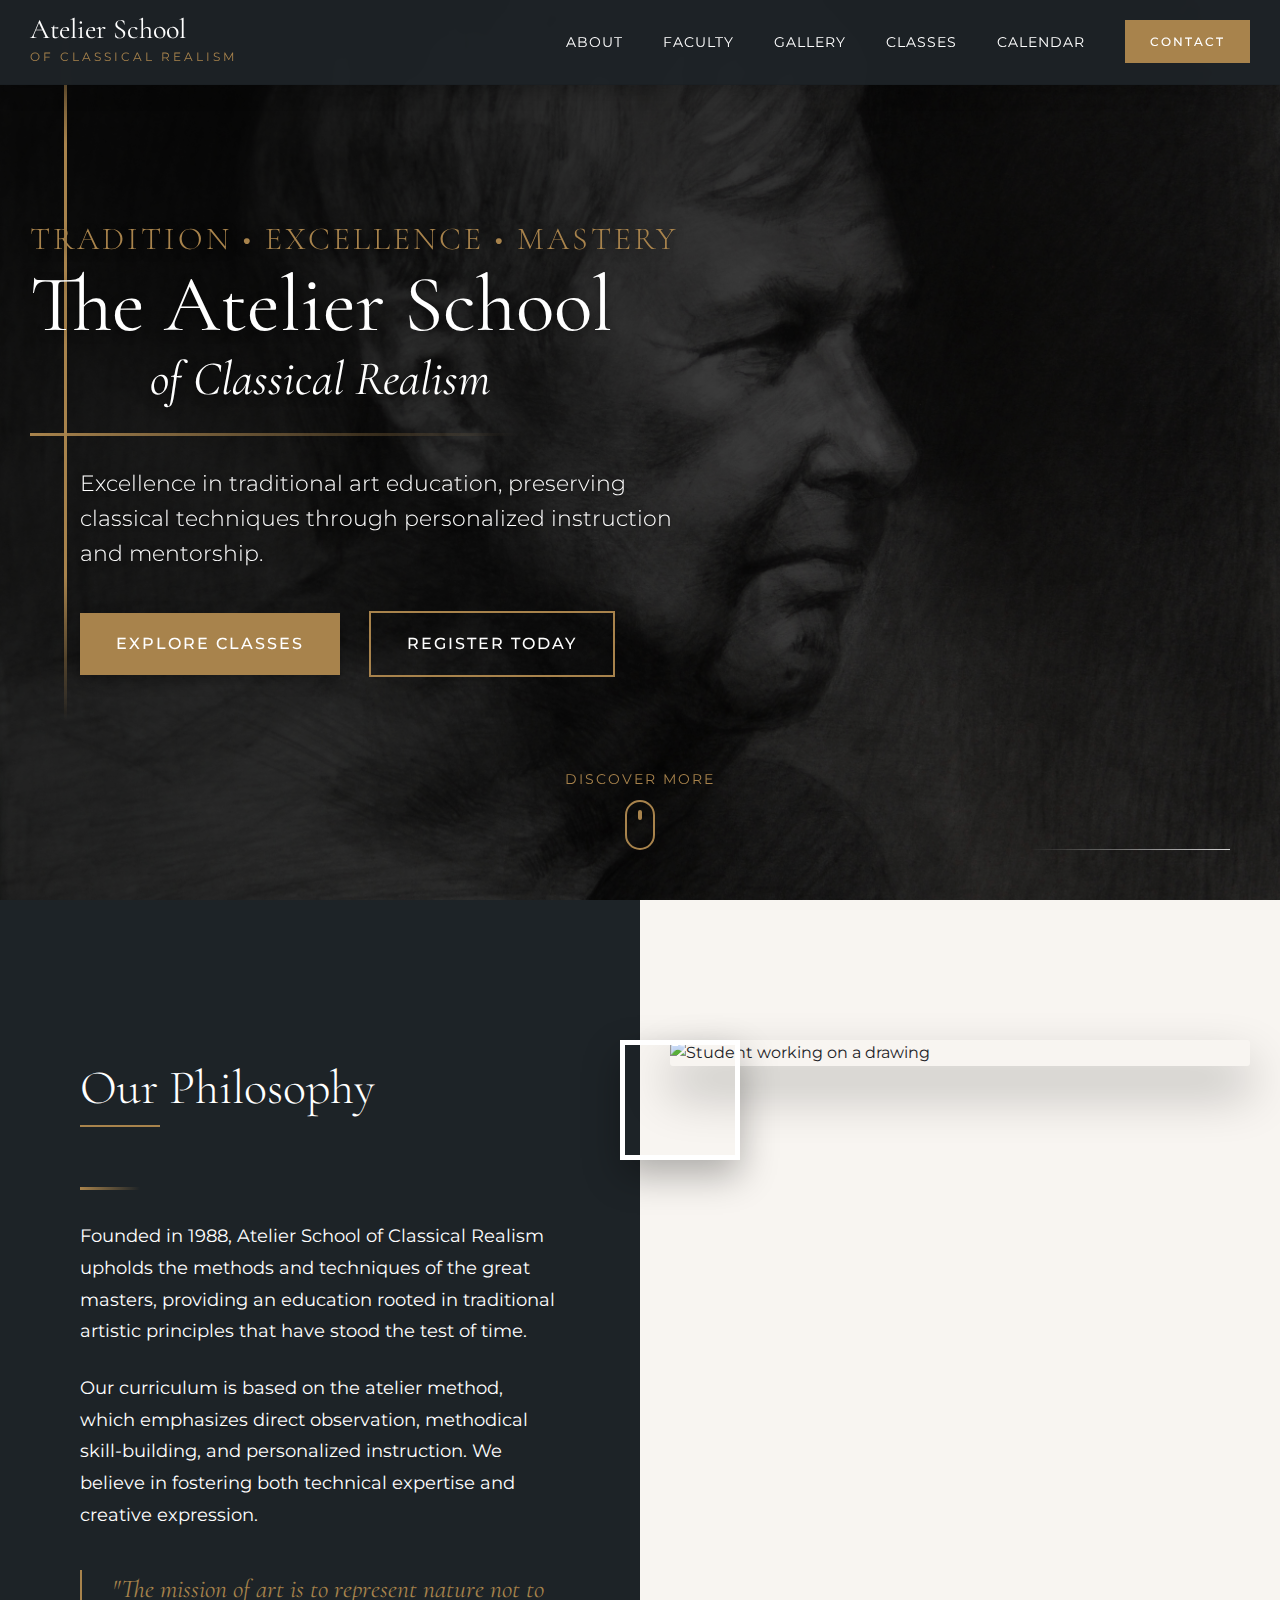
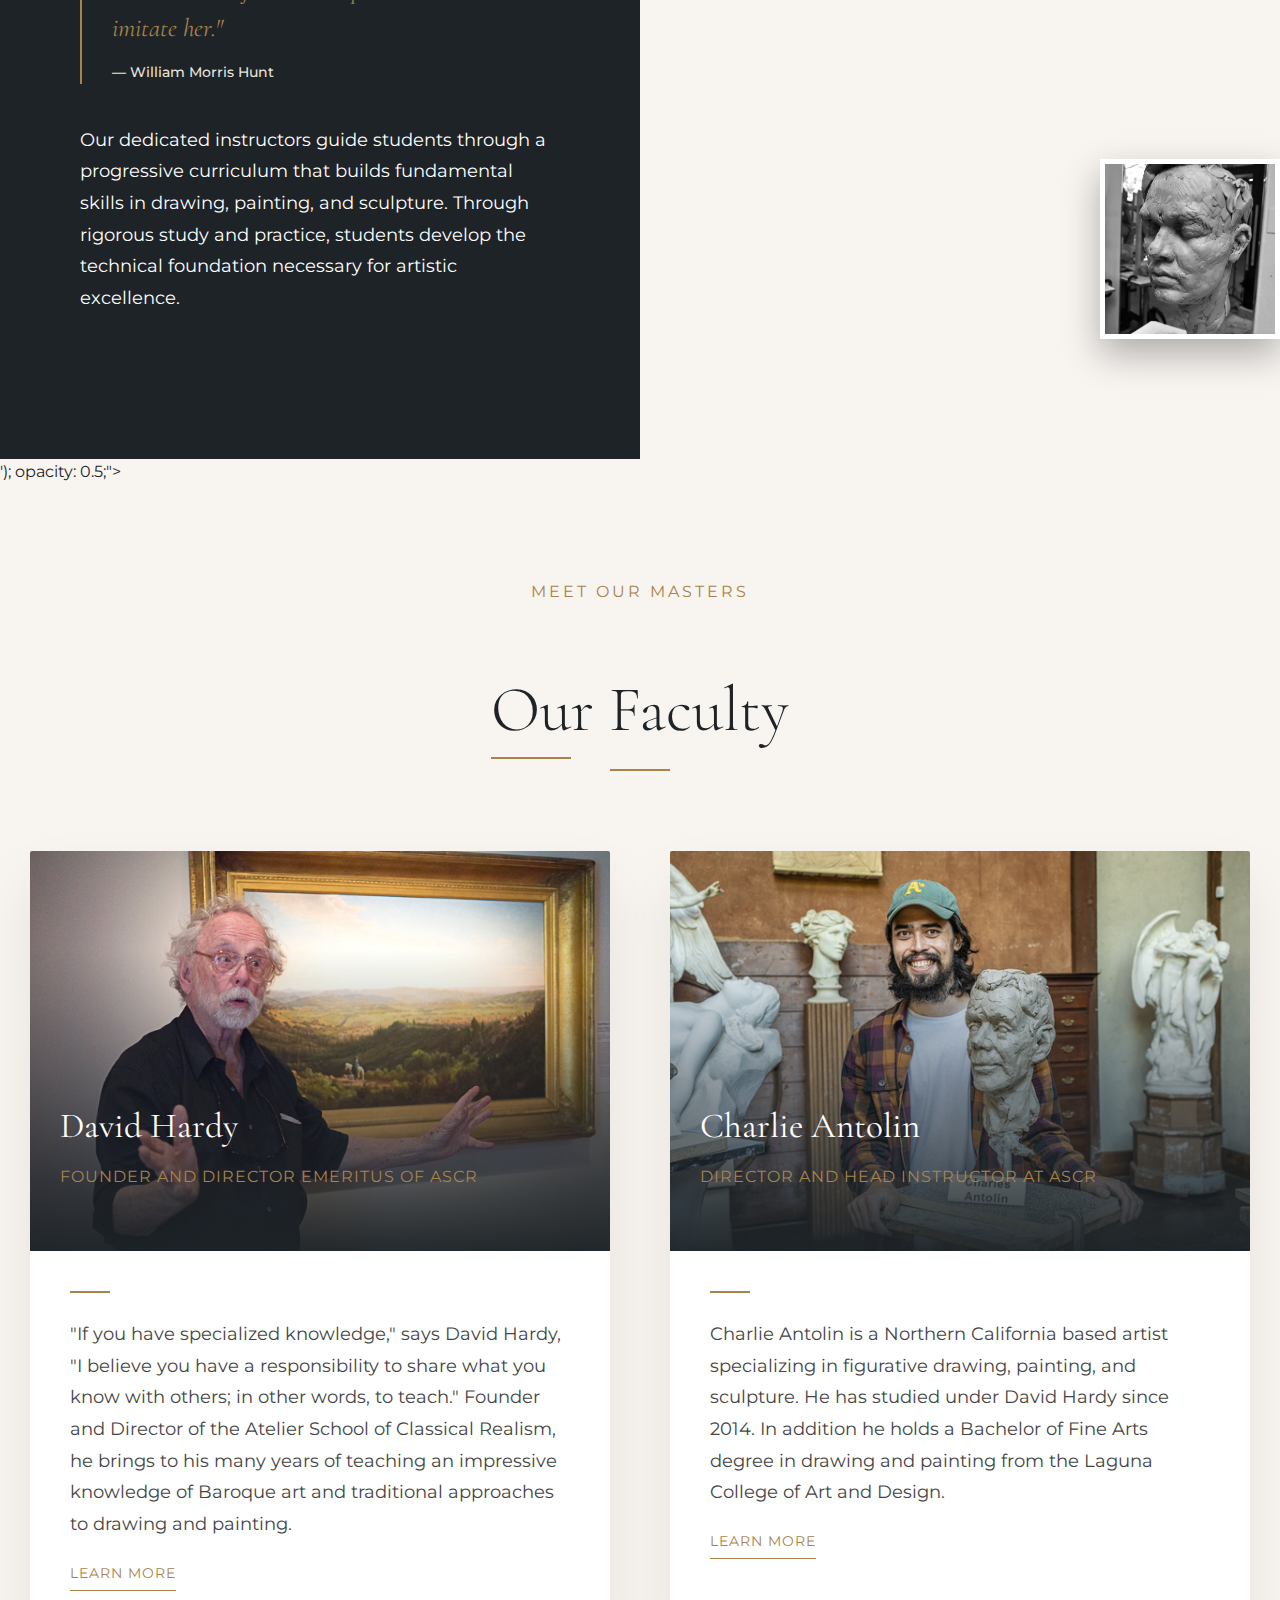
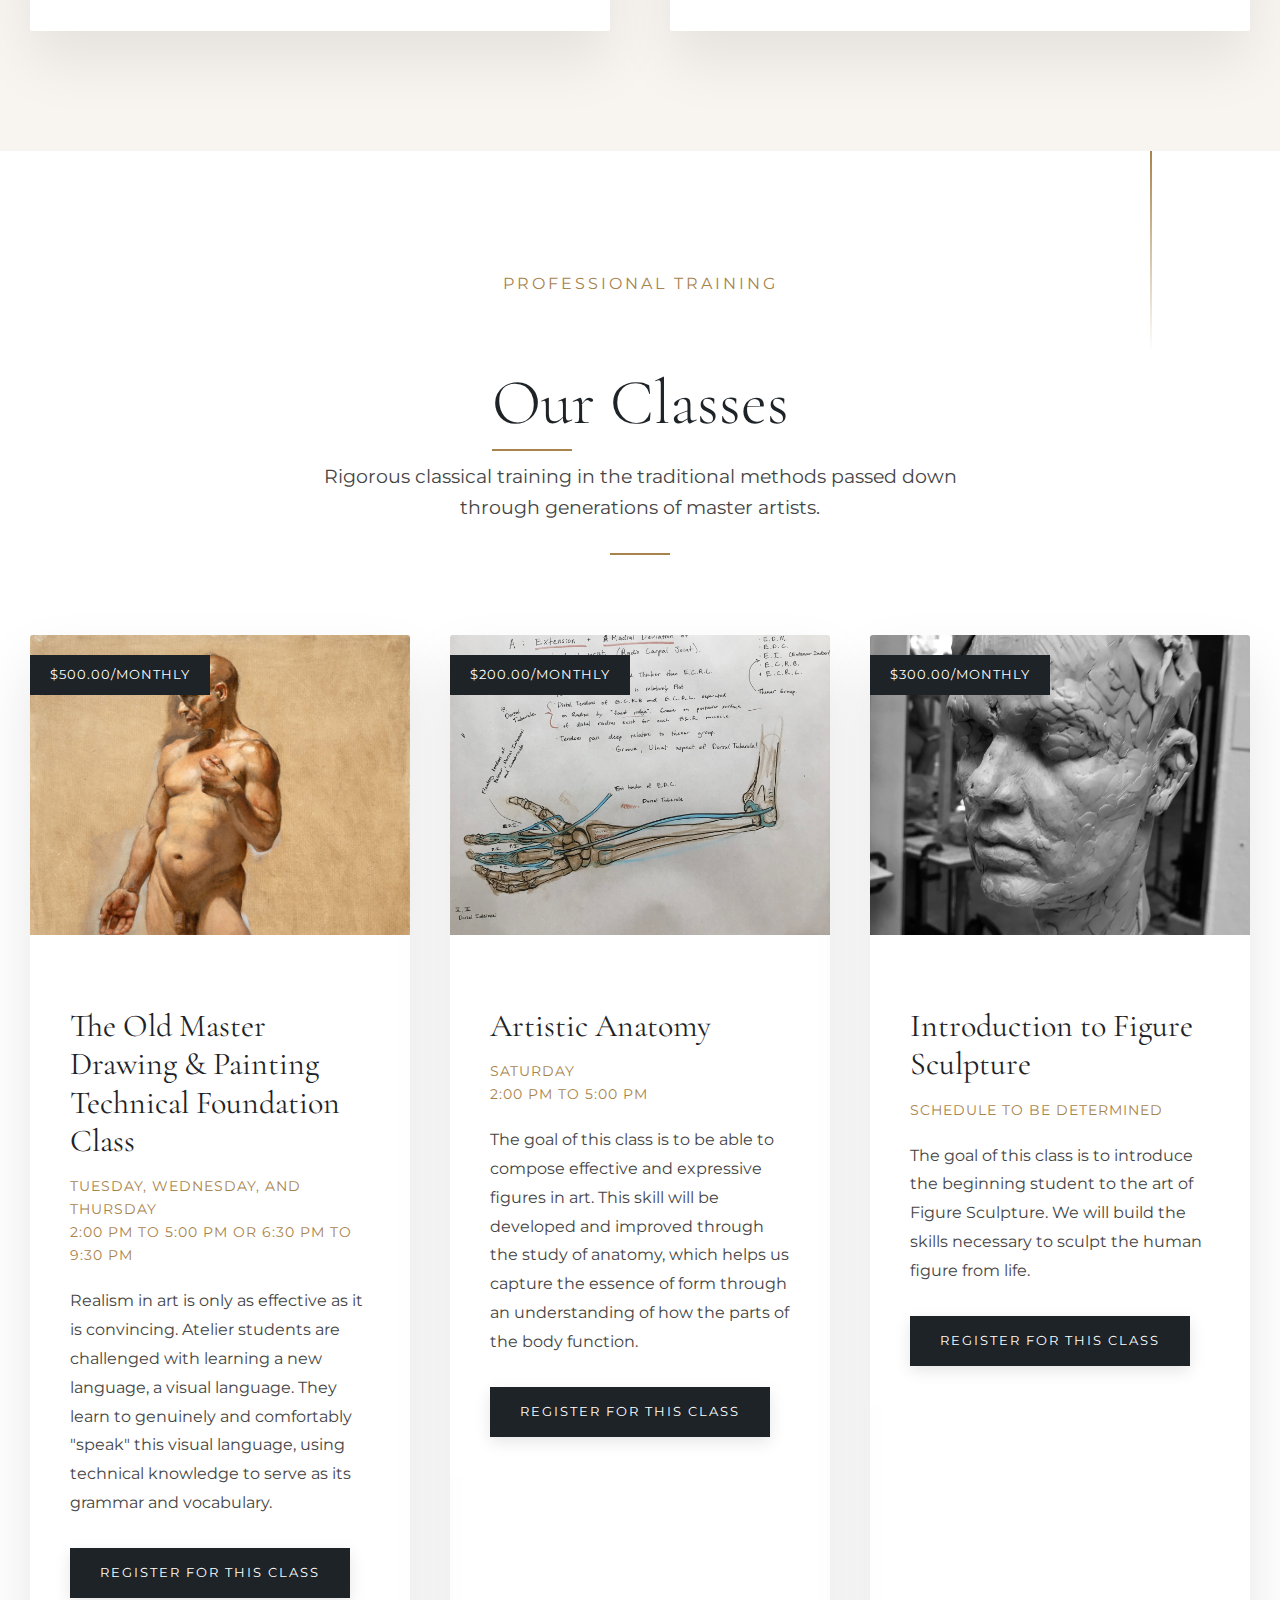
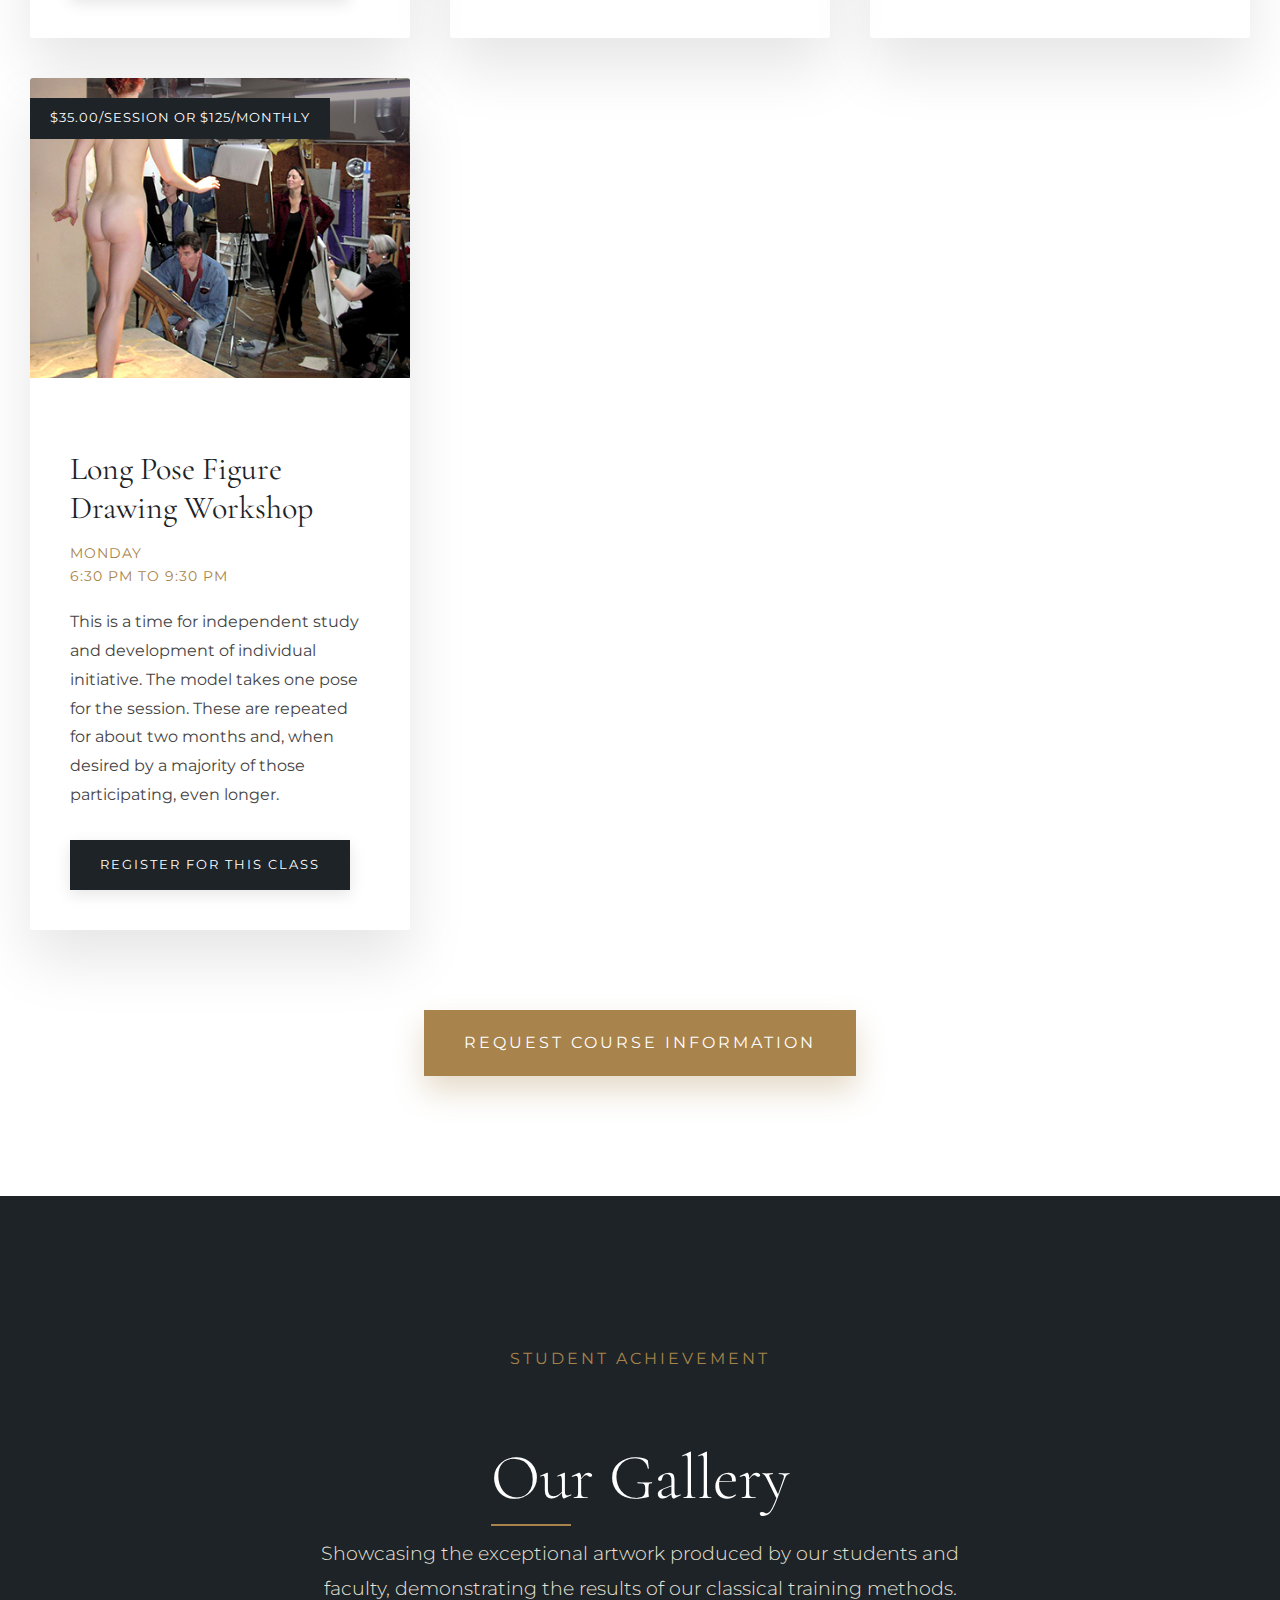
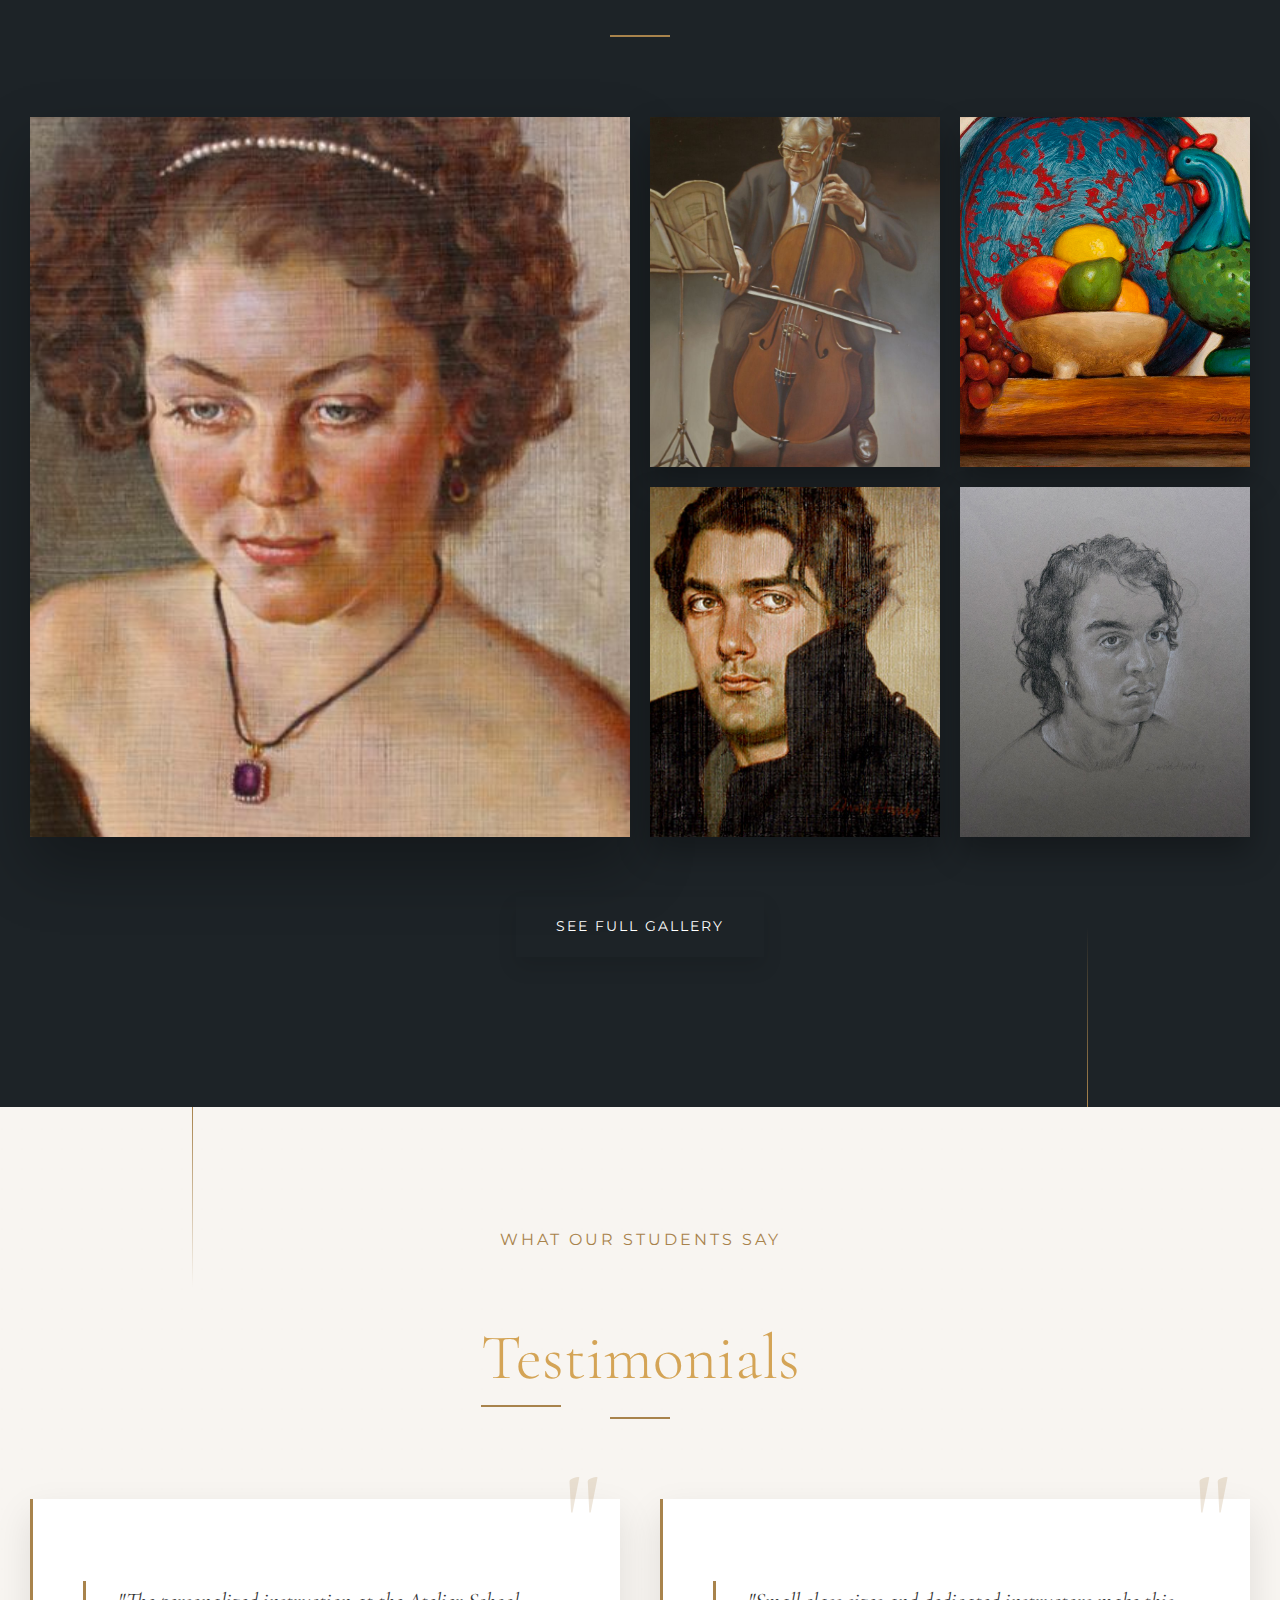
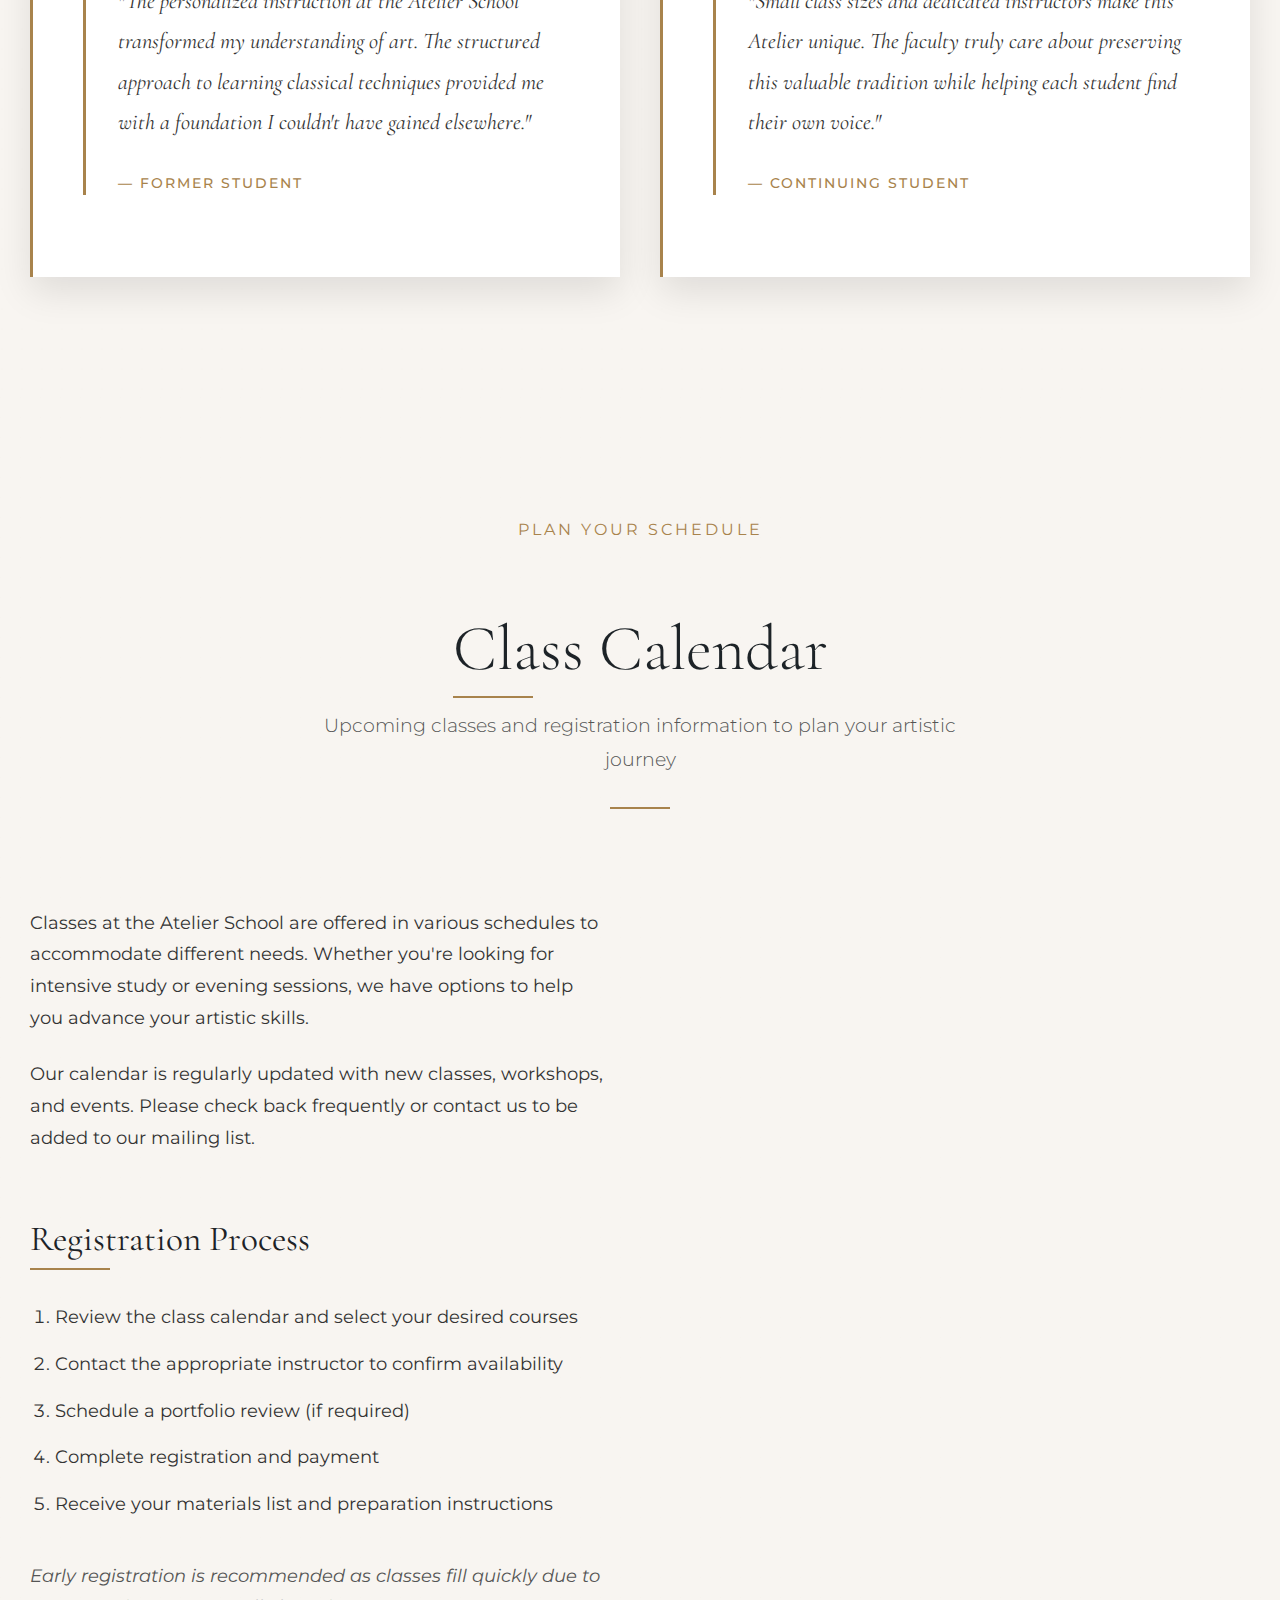
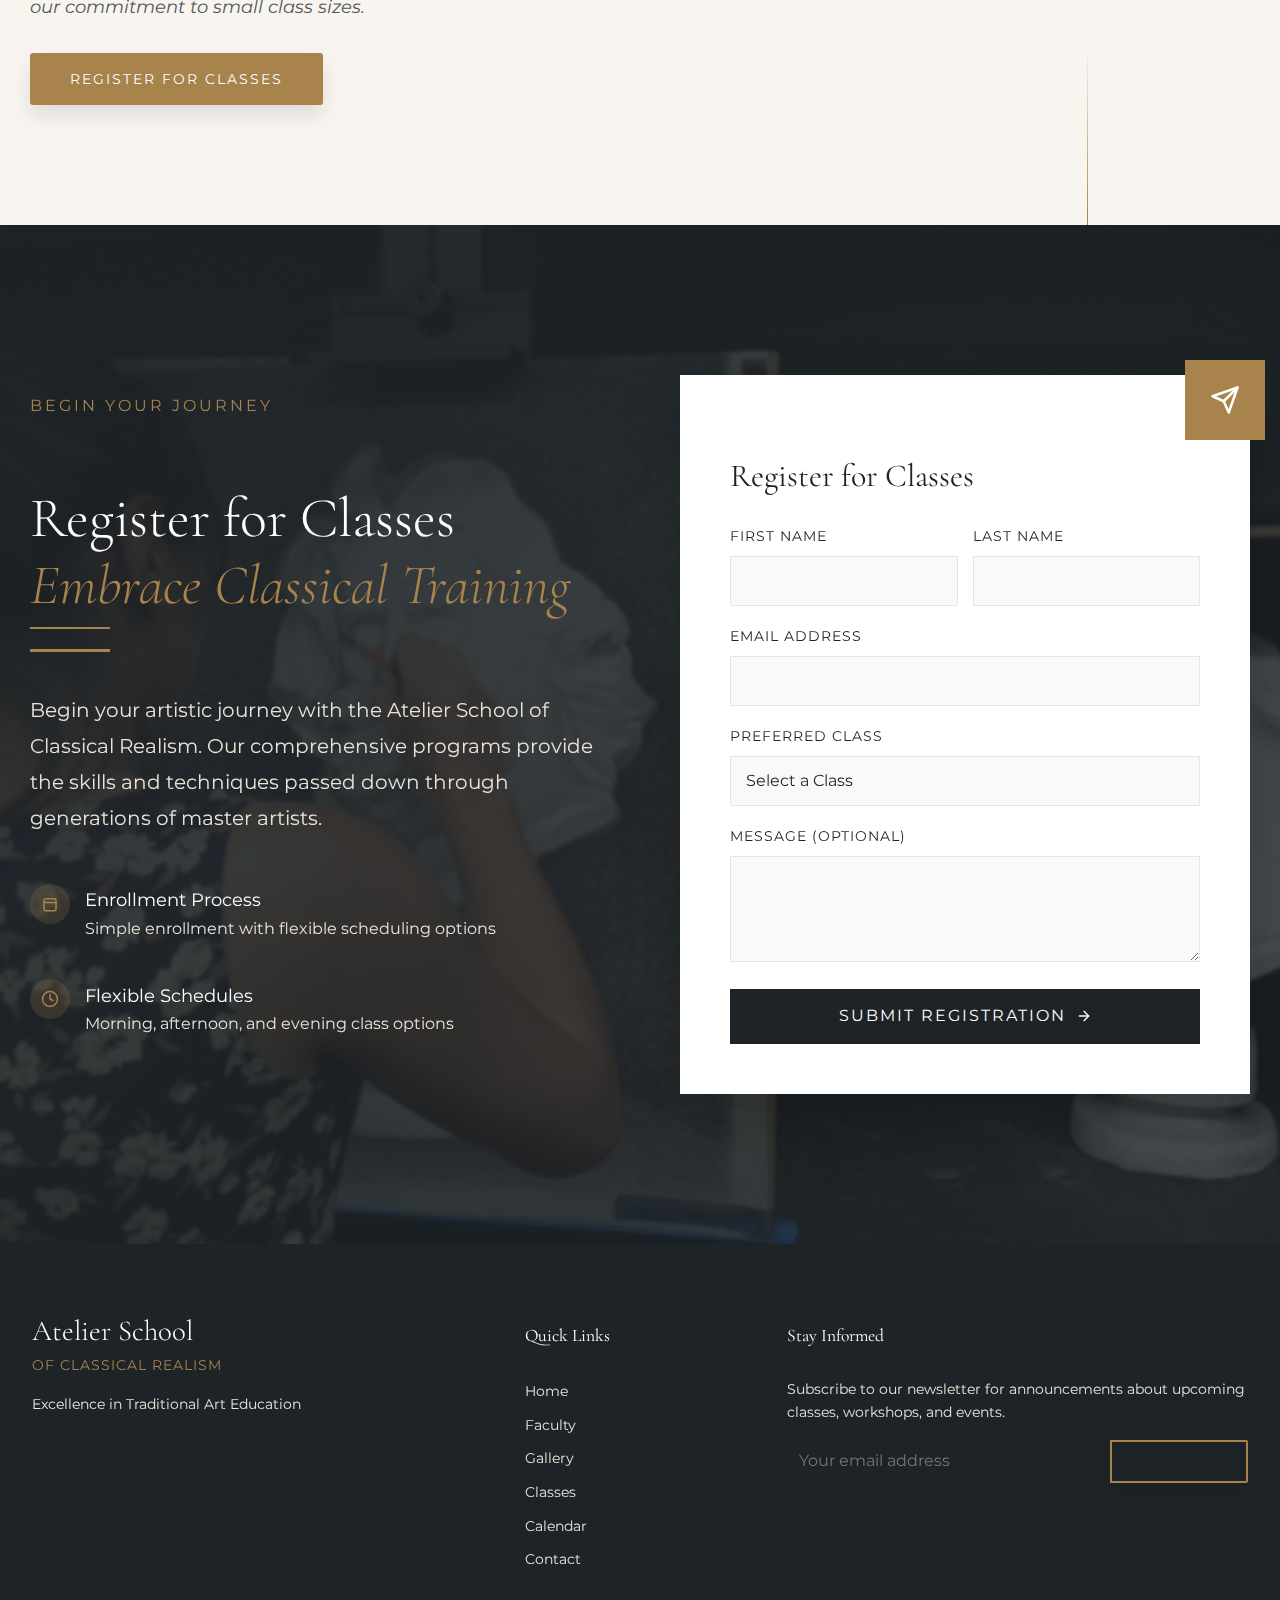
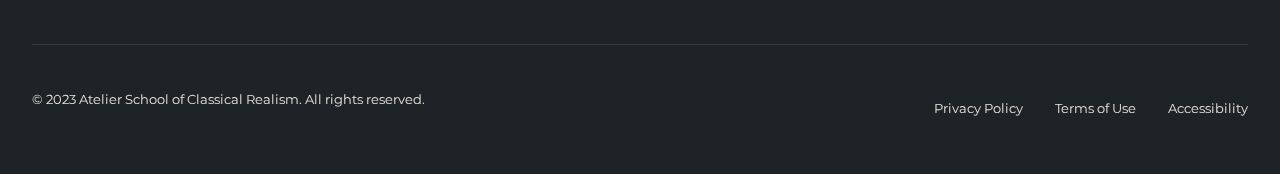
==== commit b0614adf: "Refactor About section with new design and add mobile theme debugging tools" ====
--- a/index.html
+++ b/index.html
@@ -253,34 +253,36 @@
             </style>
         </div>
 
+        <!-- About Section -->
         <section id="about" style="padding: 120px 0; background: linear-gradient(to right, #1d2327 0%, #1d2327 50%, #f8f5f1 50%, #f8f5f1 100%);">
-            <div style="max-width: 1400px; margin: 0 auto; display: grid; grid-template-columns: 1fr 1fr; gap: 60px;">
-                <!-- Left column -->
+            <div style="max-width: 1400px; margin: 0 auto; display: grid; grid-template-columns: 1fr 1fr; gap: 60px; padding: 0 30px;">
+                <!-- About text -->
                 <div style="padding: 0 50px; color: #ffffff;">
-                    <h2 style="font-size: 4rem; margin-bottom: 30px; font-weight: 300; font-family: 'Cormorant Garamond', serif; position: relative;">
-                        Our Atelier
-                        <span style="display: block; font-size: 1.2rem; margin-top: 15px; text-transform: uppercase; letter-spacing: 3px; color: #a8834c; font-family: 'Montserrat', sans-serif;">A Legacy of Excellence</span>
-                    </h2>
-                    
-                    <div style="width: 80px; height: 3px; background: #a8834c; margin-bottom: 40px;"></div>
-                    
-                    <p style="font-size: 1.25rem; line-height: 1.8; margin-bottom: 25px; color: #e9e4da;">Highly personalized guidance, made possible with small classes, encourages individual growth. Advanced students learn to fine-tune drawing and painting skills, thus maximizing accomplishment.</p>
-                    
-                    <p style="font-size: 1.25rem; line-height: 1.8; margin-bottom: 40px; color: #e9e4da;">Advanced students, including both emerging and established art professionals, are offered career counseling and business procedures. Museum field trips are correlated with Atelier studies.</p>
-                    
-                    <a href="#classes" style="display: inline-block; background: #a8834c; color: white; padding: 15px 40px; text-decoration: none; font-family: 'Montserrat', sans-serif; text-transform: uppercase; letter-spacing: 2px; font-size: 14px; transition: all 0.3s ease; border: none; box-shadow: 0 10px 20px rgba(0,0,0,0.1);">Explore Our Classes</a>
-                </div>
-                
-                <!-- Right column -->
-                <div style="position: relative;">
-                    <div style="position: absolute; top: -30px; left: -30px; width: 100%; height: 100%; background: rgba(168,131,76,0.1); z-index: 1;"></div>
-                    
-                    <img src="images/dh24-lrg.jpg" alt="David Hardy homage to Vermeer" style="width: 100%; height: 100%; object-fit: cover; position: relative; z-index: 2; box-shadow: 0 30px 60px rgba(0,0,0,0.18);">
-                    
-                    <!-- <blockquote style="position: absolute; bottom: -40px; right: -40px; background: white; padding: 30px; max-width: 400px; box-shadow: 0 15px 35px rgba(0,0,0,0.1); z-index: 3; border-left: 4px solid #a8834c;">
-                        <p style="font-family: 'Cormorant Garamond', serif; font-style: italic; font-size: 1.4rem; color: #1d2327; margin-bottom: 15px;">"The Atelier School of Classical Realism provides a solid foundation in traditional techniques that allows artists to fully express their creative vision."</p>
-                        <cite style="font-family: 'Montserrat', sans-serif; font-size: 0.9rem; color: #a8834c; text-transform: uppercase; letter-spacing: 1px;">— Aaron, current student</cite>
-                    </blockquote> -->
+                    <h2 style="font-family: 'Cormorant Garamond', serif; font-size: 3rem; margin-bottom: 40px; font-weight: 300; position: relative; display: inline-block;">Our Philosophy</h2>
+                    
+                    <div style="width: 60px; height: 3px; background: linear-gradient(to right, #a8834c, transparent); margin: 30px 0;"></div>
+                    
+                    <p style="font-family: 'Montserrat', sans-serif; font-size: 1.1rem; line-height: 1.8; margin-bottom: 25px;">Founded in 1988, Atelier School of Classical Realism upholds the methods and techniques of the great masters, providing an education rooted in traditional artistic principles that have stood the test of time.</p>
+                    
+                    <p style="font-family: 'Montserrat', sans-serif; font-size: 1.1rem; line-height: 1.8; margin-bottom: 25px;">Our curriculum is based on the atelier method, which emphasizes direct observation, methodical skill-building, and personalized instruction. We believe in fostering both technical expertise and creative expression.</p>
+                    
+                    <blockquote style="font-family: 'Cormorant Garamond', serif; font-size: 1.6rem; font-style: italic; color: #a8834c; line-height: 1.5; padding-left: 30px; border-left: 2px solid #a8834c; margin: 40px 0;">
+                        "The mission of art is to represent nature not to imitate her."
+                        <cite style="display: block; font-family: 'Montserrat', sans-serif; font-size: 0.9rem; color: #e9e4da; margin-top: 15px; font-style: normal;">— William Morris Hunt</cite>
+                    </blockquote>
+                    
+                    <p style="font-family: 'Montserrat', sans-serif; font-size: 1.1rem; line-height: 1.8; margin-bottom: 25px;">Our dedicated instructors guide students through a progressive curriculum that builds fundamental skills in drawing, painting, and sculpture. Through rigorous study and practice, students develop the technical foundation necessary for artistic excellence.</p>
+                </div>
+                
+                <!-- About image -->
+                <div style="position: relative; z-index: 1; padding: 40px 0;">
+                    <div style="position: relative; transform: translateY(-20px);">
+                        <img src="images/david-hardy2.jpg" alt="Student working on a drawing" style="width: 100%; height: auto; object-fit: cover; box-shadow: 0 25px 50px rgba(0,0,0,0.3); border-radius: 3px;">
+                    </div>
+                    
+                    <div style="position: absolute; bottom: 0; right: -30px; width: 180px; height: 180px; background-image: url('images/CharlesAntolin_Van_2.jpeg'); background-size: cover; background-position: center; box-shadow: 0 15px 35px rgba(0,0,0,0.3); border: 5px solid white; z-index: 2;"></div>
+                    
+                    <div style="position: absolute; top: 20px; left: -50px; width: 120px; height: 120px; background-image: url('images/david-hardy3.jpg'); background-size: cover; background-position: center; box-shadow: 0 15px 35px rgba(0,0,0,0.3); border: 5px solid white; z-index: 2;"></div>
                 </div>
             </div>
         </section>
@@ -1031,5 +1033,292 @@
             });
         });
     </script>
+    
+    <!-- Theme Testing Tool -->
+    <script>
+        // Run this script to test mobile theme consistency
+        document.addEventListener('DOMContentLoaded', function() {
+            // Only run on mobile
+            if (window.innerWidth <= 767) {
+                // Add a toggle button to show/hide the test UI
+                const testToggle = document.createElement('button');
+                testToggle.textContent = 'Debug Theme';
+                testToggle.style.position = 'fixed';
+                testToggle.style.bottom = '10px';
+                testToggle.style.right = '10px';
+                testToggle.style.zIndex = '99999';
+                testToggle.style.background = '#ff3300';
+                testToggle.style.color = 'white';
+                testToggle.style.padding = '8px';
+                testToggle.style.border = 'none';
+                testToggle.style.borderRadius = '4px';
+                testToggle.style.fontSize = '12px';
+                document.body.appendChild(testToggle);
+                
+                let testActive = false;
+                const problemSections = [];
+                
+                // Toggle test mode on button click
+                testToggle.addEventListener('click', function() {
+                    testActive = !testActive;
+                    
+                    if (testActive) {
+                        // Analyze all sections
+                        document.querySelectorAll('section, div').forEach(function(element) {
+                            // Get computed style
+                            const style = window.getComputedStyle(element);
+                            const bgColor = style.backgroundColor;
+                            const bgImage = style.backgroundImage;
+                            
+                            // Check if it has a light background
+                            if (isLightBackground(bgColor, bgImage)) {
+                                // Mark the element as problematic
+                                element.style.outline = '3px solid red';
+                                problemSections.push(element);
+                                
+                                // Add the element info
+                                const info = document.createElement('div');
+                                info.textContent = 'LIGHT BG: ' + bgColor;
+                                info.style.position = 'absolute';
+                                info.style.top = '0';
+                                info.style.left = '0';
+                                info.style.background = 'red';
+                                info.style.color = 'white';
+                                info.style.padding = '3px';
+                                info.style.fontSize = '10px';
+                                info.style.zIndex = '9999';
+                                info.className = 'debug-info';
+                                
+                                // Store original position if needed
+                                if (style.position === 'static') {
+                                    element.style.position = 'relative';
+                                }
+                                
+                                element.appendChild(info);
+                            }
+                        });
+                        
+                        // Show results in console
+                        console.log('Found ' + problemSections.length + ' elements with light backgrounds');
+                        
+                        testToggle.textContent = 'Hide Debug (Found ' + problemSections.length + ')';
+                        testToggle.style.background = 'green';
+                    } else {
+                        // Remove debug outlines and info
+                        document.querySelectorAll('.debug-info').forEach(el => el.remove());
+                        problemSections.forEach(function(element) {
+                            element.style.outline = '';
+                        });
+                        
+                        testToggle.textContent = 'Debug Theme';
+                        testToggle.style.background = '#ff3300';
+                    }
+                });
+                
+                // Helper function to check if a background is light
+                function isLightBackground(bgColor, bgImage) {
+                    // If there's no background or it's transparent
+                    if (bgColor === 'rgba(0, 0, 0, 0)' && bgImage === 'none') {
+                        return false;
+                    }
+                    
+                    // Check if background image is a gradient
+                    if (bgImage !== 'none' && !bgImage.includes('linear-gradient(to right, rgb(29, 35, 39)')) {
+                        // We could do more detailed analysis, but for now assume non-gradient images are OK
+                        return false;
+                    }
+                    
+                    // Parse the RGB values
+                    let r, g, b;
+                    
+                    if (bgColor.startsWith('rgb')) {
+                        const match = bgColor.match(/rgba?\((\d+),\s*(\d+),\s*(\d+)/);
+                        if (match) {
+                            r = parseInt(match[1]);
+                            g = parseInt(match[2]);
+                            b = parseInt(match[3]);
+                        }
+                    } else if (bgColor.startsWith('#')) {
+                        r = parseInt(bgColor.slice(1, 3), 16);
+                        g = parseInt(bgColor.slice(3, 5), 16);
+                        b = parseInt(bgColor.slice(5, 7), 16);
+                    } else {
+                        // If we can't parse the color, be conservative
+                        return false;
+                    }
+                    
+                    // Calculate relative luminance
+                    // Formula: 0.299*R + 0.587*G + 0.114*B
+                    const luminance = (0.299 * r + 0.587 * g + 0.114 * b) / 255;
+                    
+                    // If luminance > 0.5, it's a light color
+                    return luminance > 0.5;
+                }
+            }
+        });
+    </script>
+    
+    <!-- Comprehensive Dark Theme Override -->
+    <script>
+        document.addEventListener('DOMContentLoaded', function() {
+            // Only apply to mobile devices
+            if (window.innerWidth <= 767) {
+                console.log('Applying comprehensive dark theme overrides');
+                
+                // 1. Force dark background on main sections
+                document.querySelectorAll('section').forEach(function(section) {
+                    section.style.backgroundColor = '#1d2327';
+                    section.style.color = '#e9e4da';
+                });
+                
+                // 2. Handle the split background about section
+                const aboutSection = document.getElementById('about');
+                if (aboutSection) {
+                    // Override any gradients or split backgrounds
+                    aboutSection.style.background = '#1d2327';
+                    aboutSection.style.backgroundImage = 'none';
+                    
+                    // Fix any borders in about section
+                    aboutSection.querySelectorAll('div[style*="border: 5px solid white"]').forEach(function(div) {
+                        div.style.borderColor = '#a8834c';
+                    });
+                }
+                
+                // 3. Fix cards, which may have white backgrounds
+                document.querySelectorAll('.program-card, .instructor-card, .calendar-card, div[style*="background: white"], div[style*="background-color: white"]').forEach(function(card) {
+                    card.style.backgroundColor = '#212830';
+                    card.style.background = '#212830';
+                });
+                
+                // 4. Make headings light colored for contrast
+                document.querySelectorAll('h1, h2, h3, h4, h5, h6').forEach(function(heading) {
+                    // Skip gold headings
+                    if (!heading.style.color || !heading.style.color.includes('#a8834c')) {
+                        heading.style.color = '#ffffff';
+                    }
+                });
+                
+                // 5. Make paragraphs cream colored
+                document.querySelectorAll('p').forEach(function(paragraph) {
+                    // Skip gold or specially colored paragraphs
+                    if (!paragraph.style.color || !paragraph.style.color.includes('#a8834c')) {
+                        paragraph.style.color = '#e9e4da';
+                    }
+                });
+                
+                // 6. Fix form elements
+                document.querySelectorAll('input, textarea, select').forEach(function(formElement) {
+                    formElement.style.backgroundColor = '#2a3440';
+                    formElement.style.color = '#ffffff';
+                    formElement.style.borderColor = '#3a4450';
+                });
+                
+                // 7. Make sure section backgrounds don't have gradients or images that interfere
+                document.querySelectorAll('section[style*="background:"]').forEach(function(section) {
+                    section.style.backgroundImage = 'none';
+                    section.style.backgroundColor = '#1d2327';
+                });
+                
+                // 8. Override any div with split backgrounds or light backgrounds
+                document.querySelectorAll('div[style*="background-color: #f8f5f1"], div[style*="background-color: #fff"], div[style*="background-color: #ffffff"]').forEach(function(div) {
+                    div.style.backgroundColor = '#1d2327';
+                });
+                
+                // 9. Ensure any inner content containers honor the dark theme
+                document.querySelectorAll('div[style*="max-width: 1400px"]').forEach(function(container) {
+                    if (container.parentElement && container.parentElement.tagName === 'SECTION') {
+                        container.style.backgroundColor = 'transparent';
+                    }
+                });
+                
+                // 10. Fix any calendar sections
+                const calendarSection = document.getElementById('calendar');
+                if (calendarSection) {
+                    calendarSection.style.backgroundColor = '#1d2327';
+                    calendarSection.style.backgroundImage = 'none';
+                    
+                    // Fix calendar cards
+                    calendarSection.querySelectorAll('.calendar-card, div[style*="background"]').forEach(function(card) {
+                        card.style.backgroundColor = '#212830';
+                        
+                        // Fix text colors
+                        card.querySelectorAll('h3, h4').forEach(function(heading) {
+                            heading.style.color = '#ffffff';
+                        });
+                        
+                        card.querySelectorAll('p').forEach(function(paragraph) {
+                            paragraph.style.color = '#e9e4da';
+                        });
+                    });
+                }
+                
+                // 11. Fix faculty section gradients
+                const facultySection = document.getElementById('faculty');
+                if (facultySection) {
+                    facultySection.style.backgroundColor = '#1d2327';
+                    facultySection.style.backgroundImage = 'none';
+                }
+                
+                // 12. Ensure grid layout backgrounds are consistent
+                document.querySelectorAll('div[style*="grid-template-columns"]').forEach(function(grid) {
+                    grid.style.backgroundColor = 'transparent';
+                });
+                
+                // 13. Fix any divs with linear gradients
+                document.querySelectorAll('div[style*="linear-gradient"]').forEach(function(div) {
+                    // Keep gold accent lines
+                    if (!div.style.background.includes('linear-gradient(to right, #a8834c')) {
+                        div.style.background = 'transparent';
+                    }
+                });
+                
+                // 14. Fix testimonials section 
+                const testimonialSection = document.getElementById('testimonials');
+                if (testimonialSection) {
+                    testimonialSection.style.backgroundColor = '#1d2327';
+                    testimonialSection.style.backgroundImage = 'none';
+                }
+                
+                // Final sweep for any elements with white background
+                setTimeout(function() {
+                    const allElements = document.querySelectorAll('*');
+                    for (let i = 0; i < allElements.length; i++) {
+                        const element = allElements[i];
+                        const style = window.getComputedStyle(element);
+                        const bgColor = style.backgroundColor;
+                        
+                        // Check if it's a light background color (skip transparent)
+                        if (bgColor !== 'rgba(0, 0, 0, 0)' && isLightBackground(bgColor)) {
+                            element.style.backgroundColor = '#1d2327';
+                        }
+                    }
+                    
+                    // Helper function to check if a background is light
+                    function isLightBackground(bgColor) {
+                        // Parse the RGB values
+                        let r, g, b;
+                        
+                        if (bgColor.startsWith('rgb')) {
+                            const match = bgColor.match(/rgba?\((\d+),\s*(\d+),\s*(\d+)/);
+                            if (match) {
+                                r = parseInt(match[1]);
+                                g = parseInt(match[2]);
+                                b = parseInt(match[3]);
+                            }
+                        } else {
+                            return false;
+                        }
+                        
+                        // Calculate relative luminance
+                        // Formula: 0.299*R + 0.587*G + 0.114*B
+                        const luminance = (0.299 * r + 0.587 * g + 0.114 * b) / 255;
+                        
+                        // If luminance > 0.5, it's a light color
+                        return luminance > 0.5;
+                    }
+                }, 500);
+            }
+        });
+    </script>
 </body>
 </html> 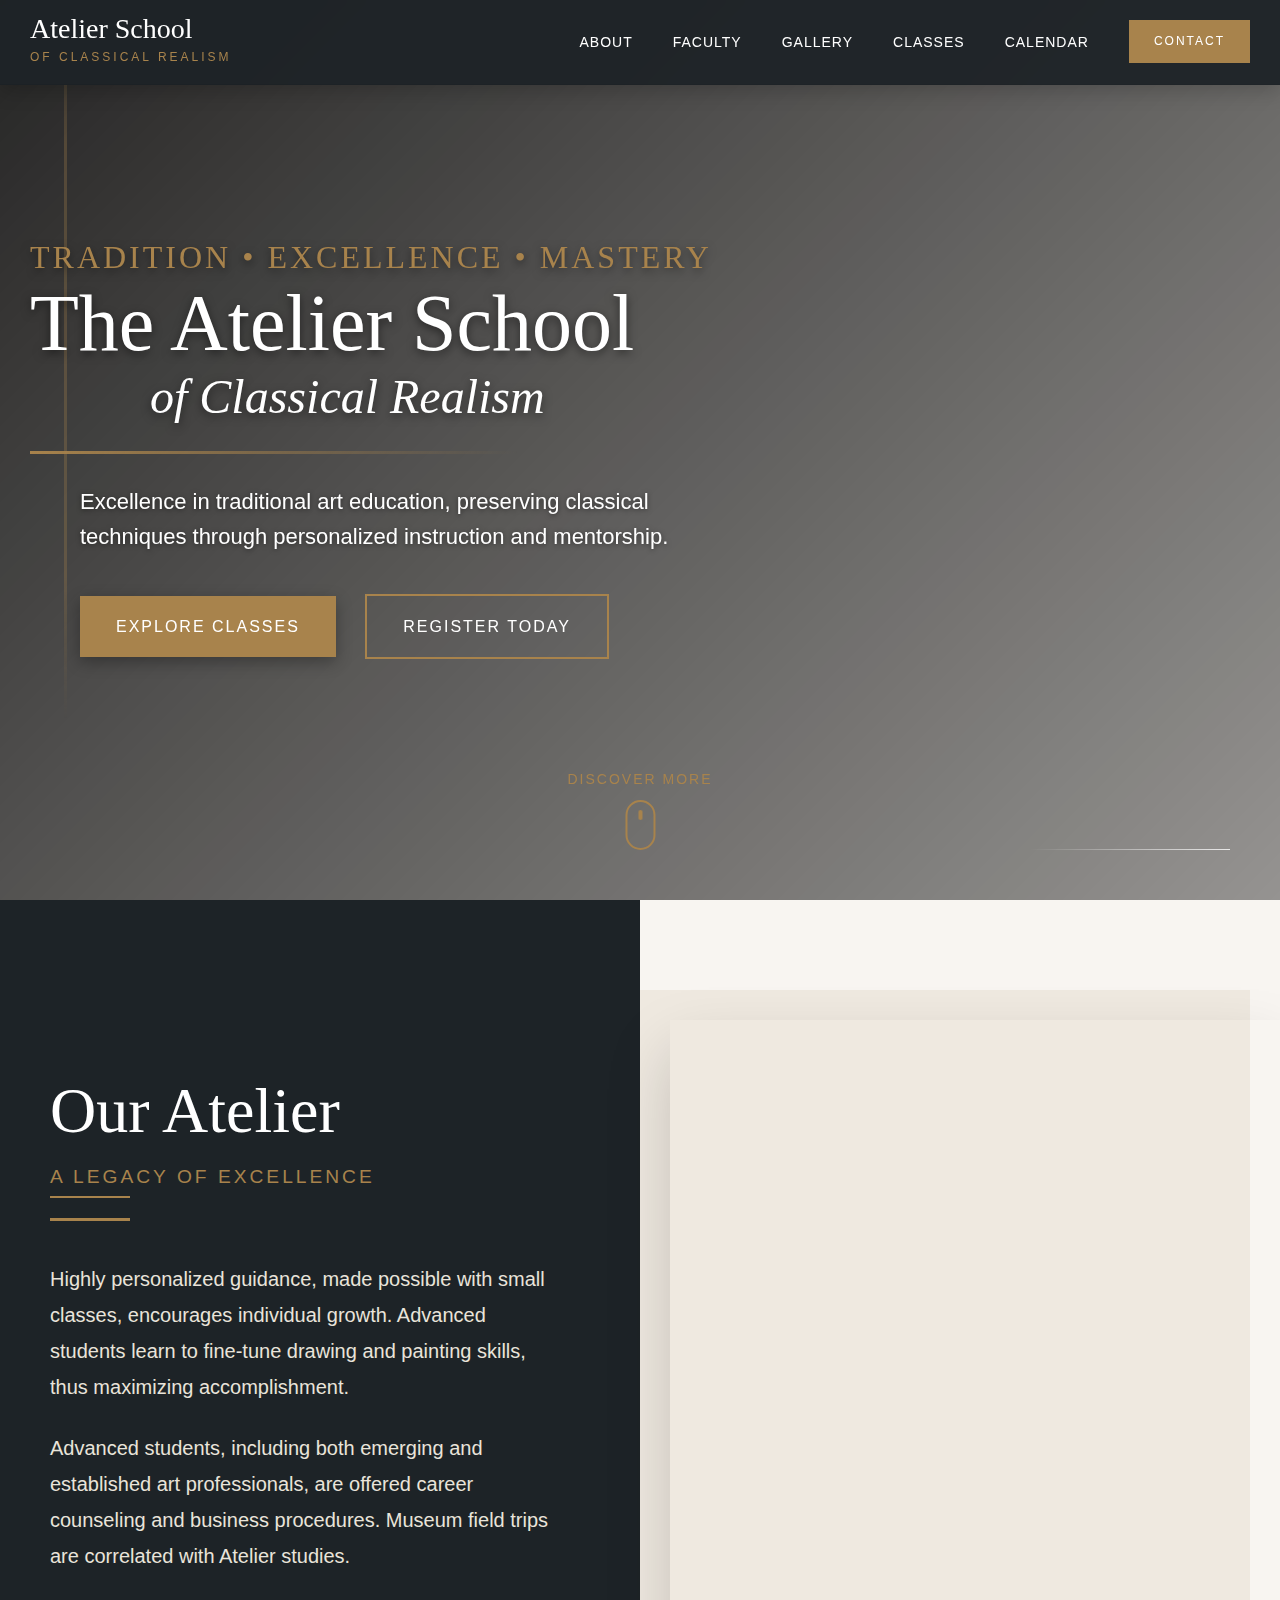
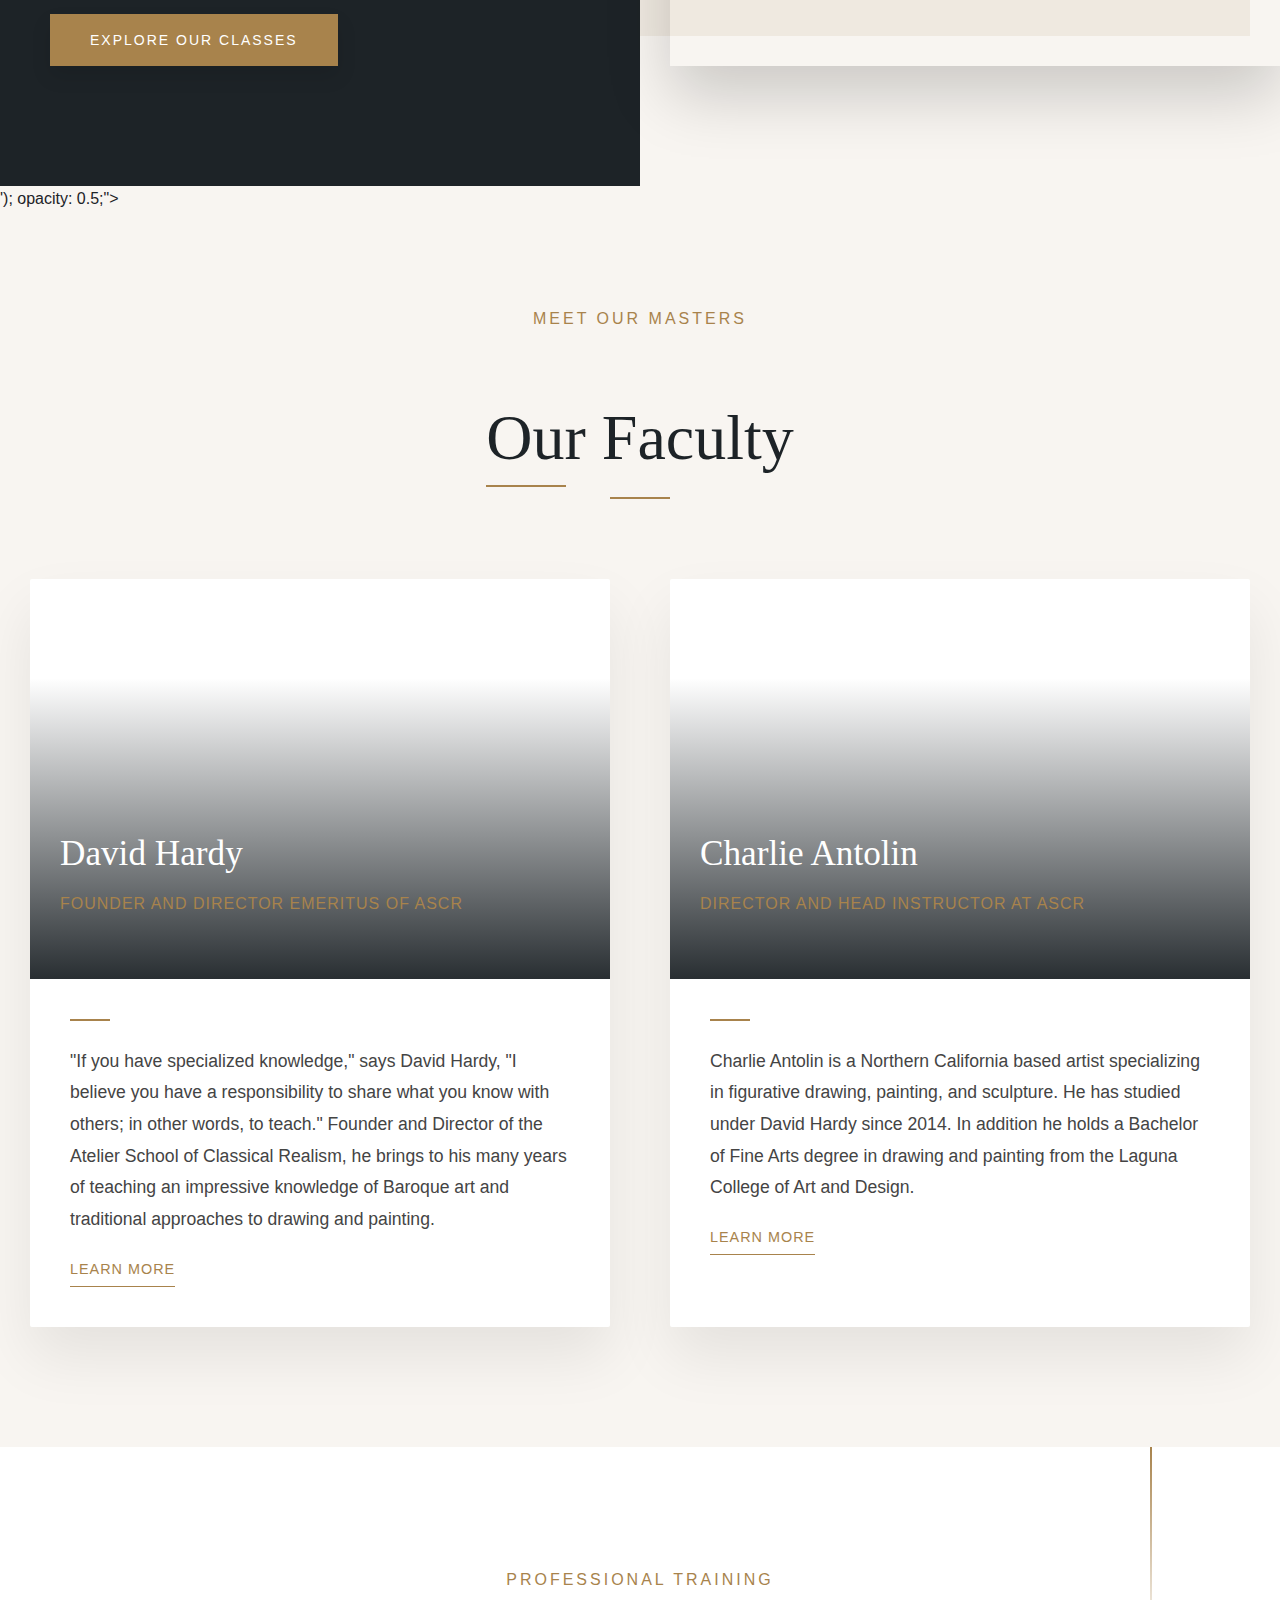
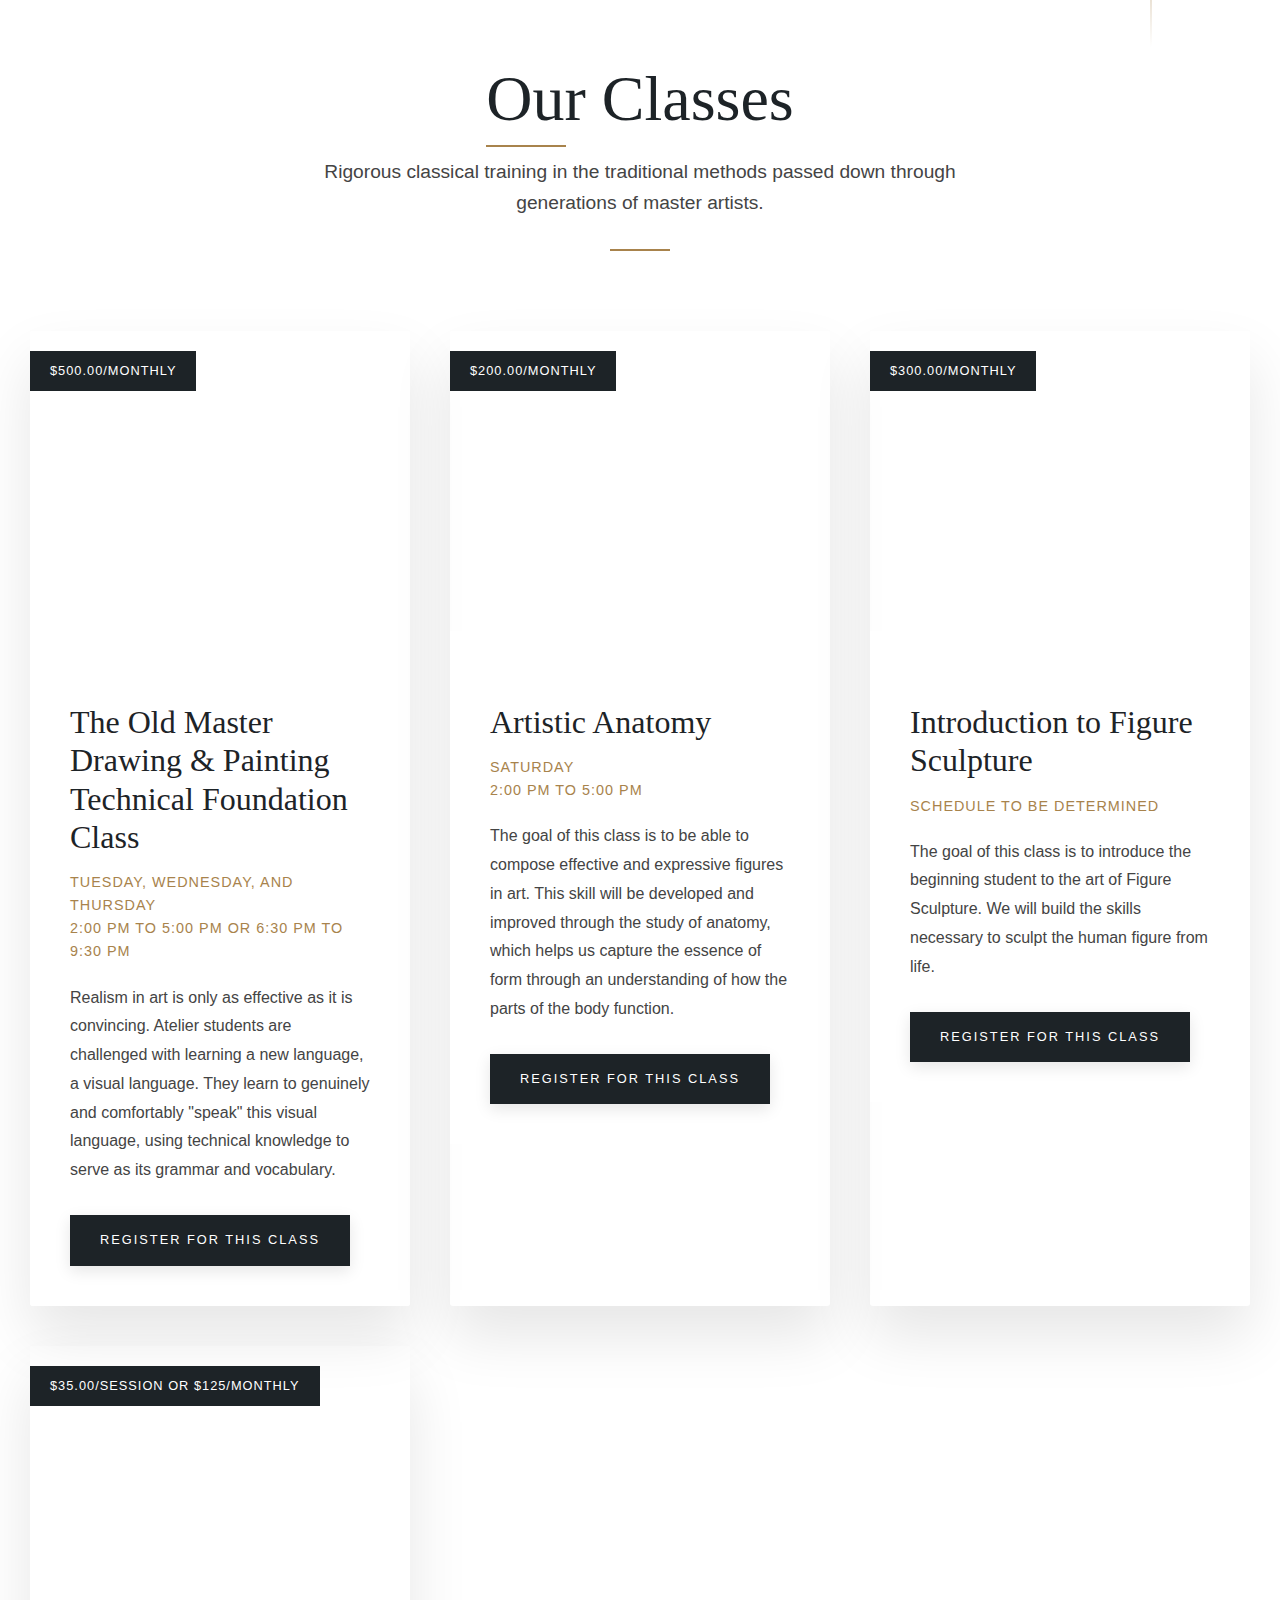
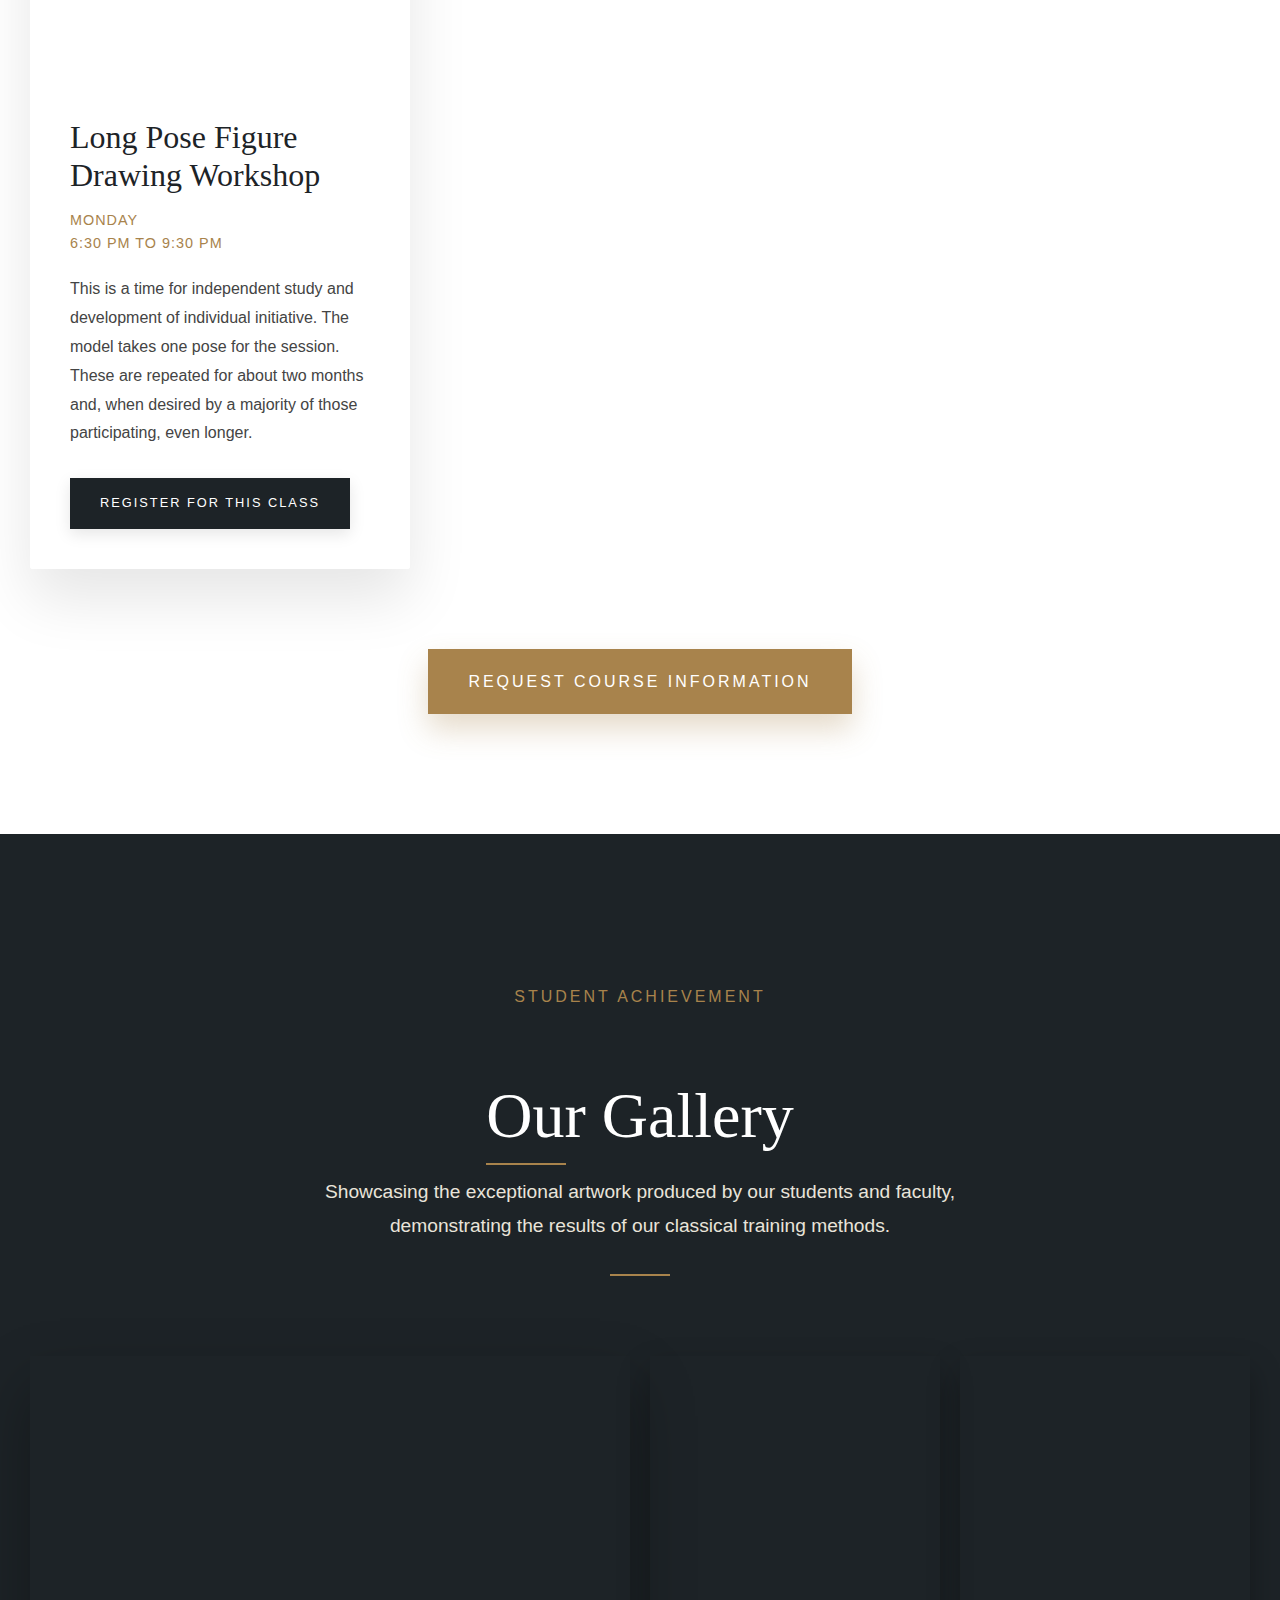
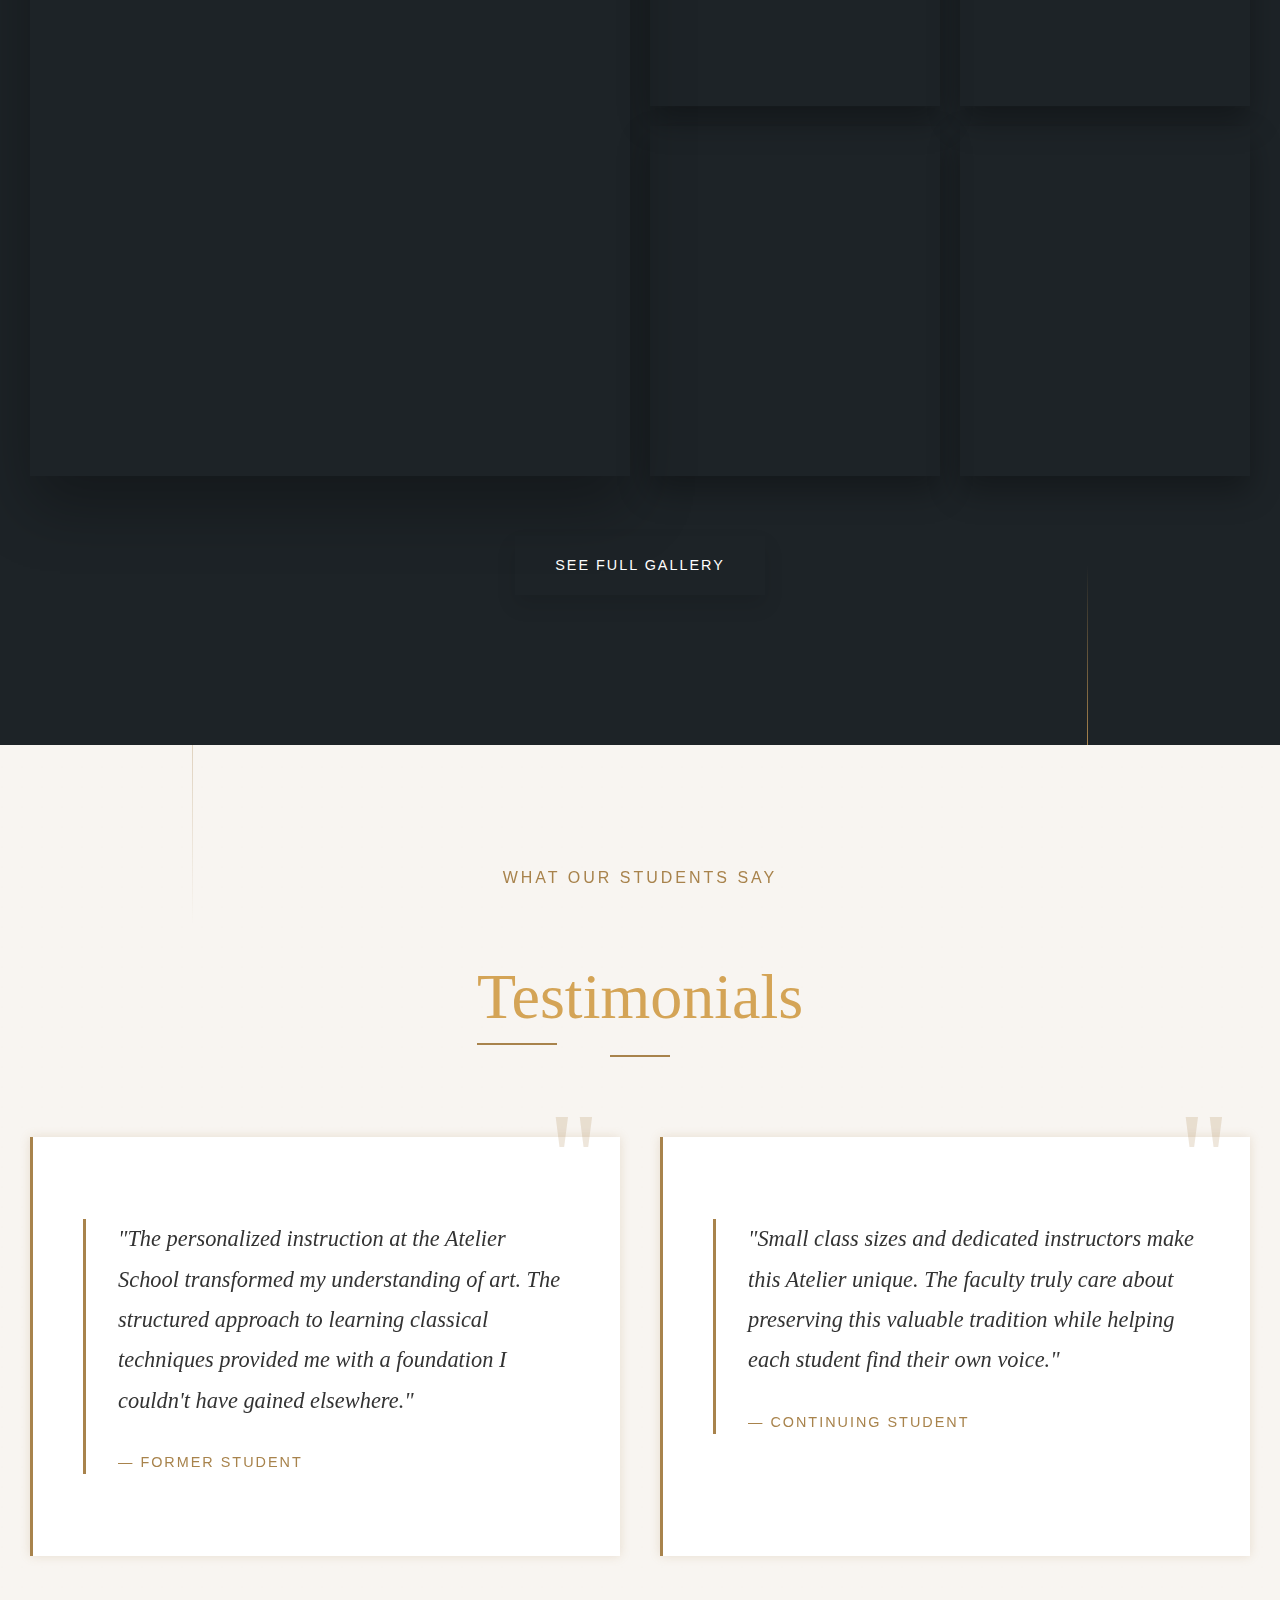
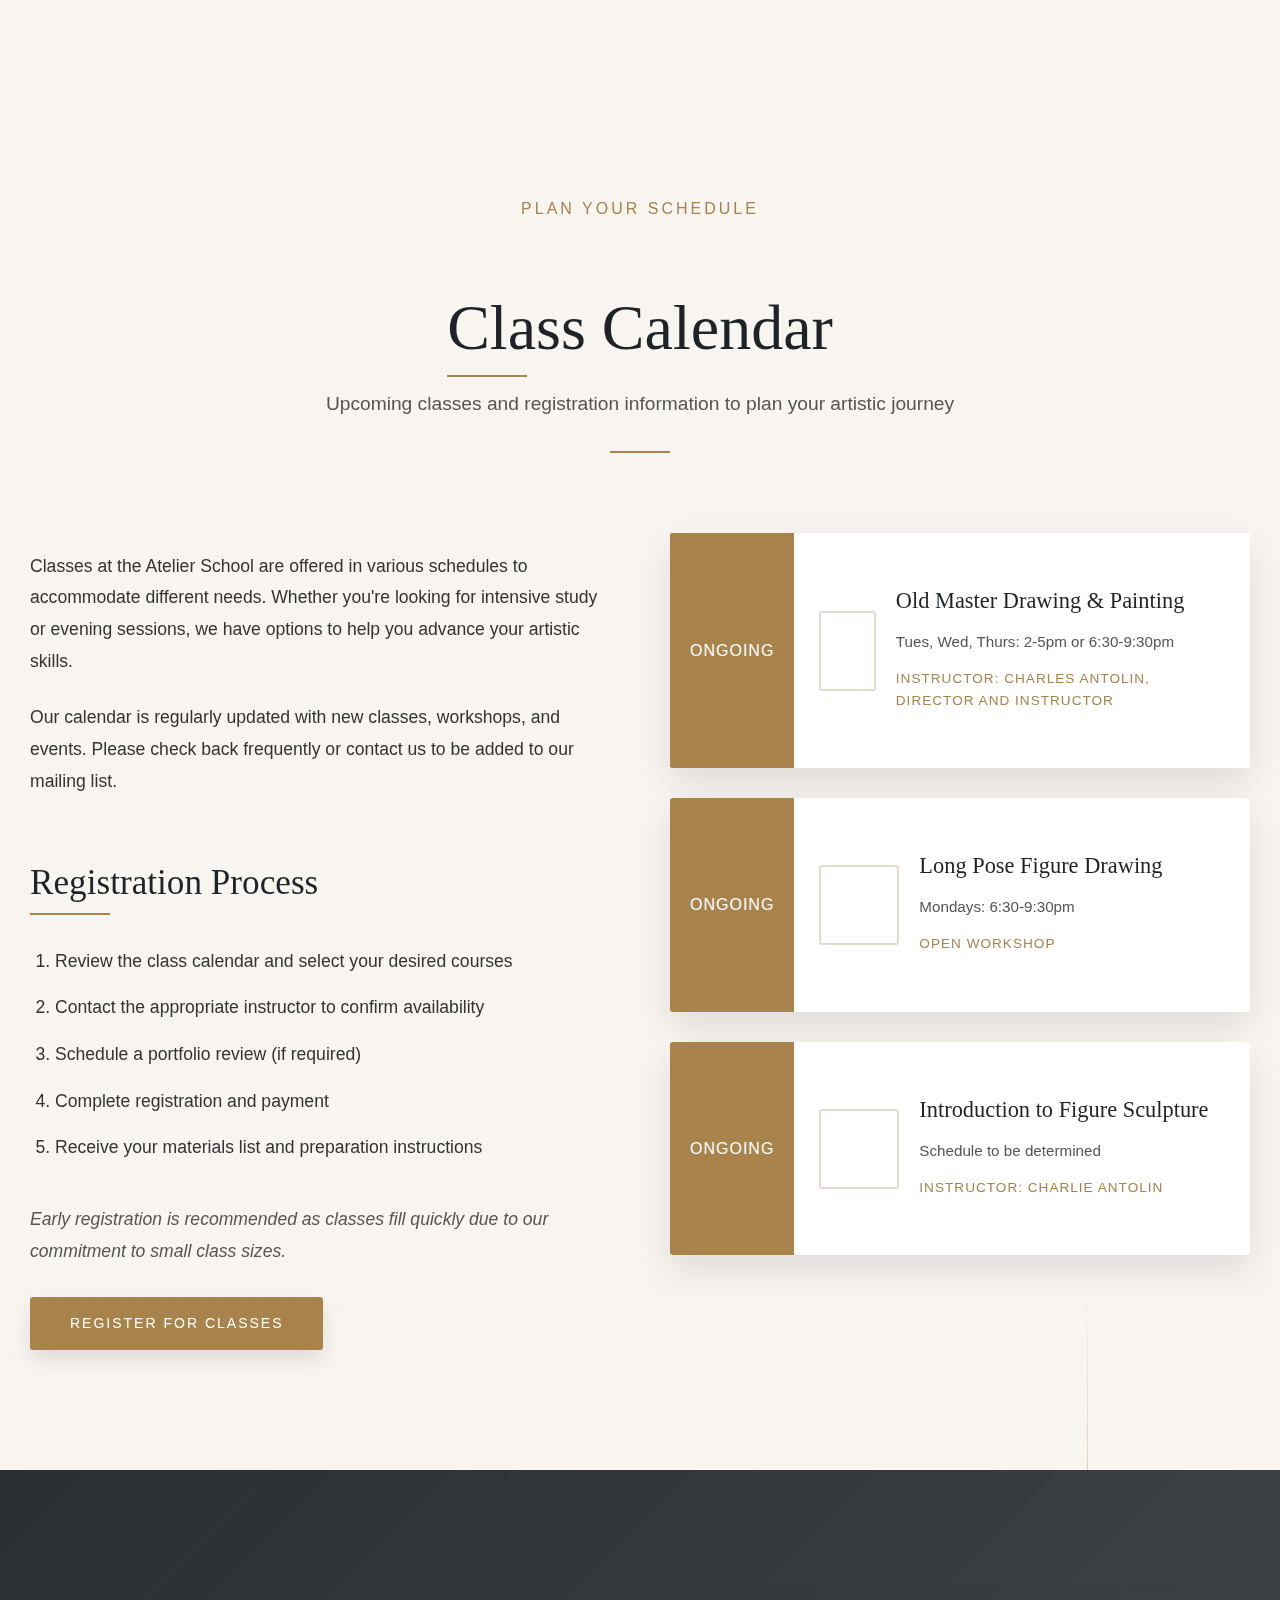
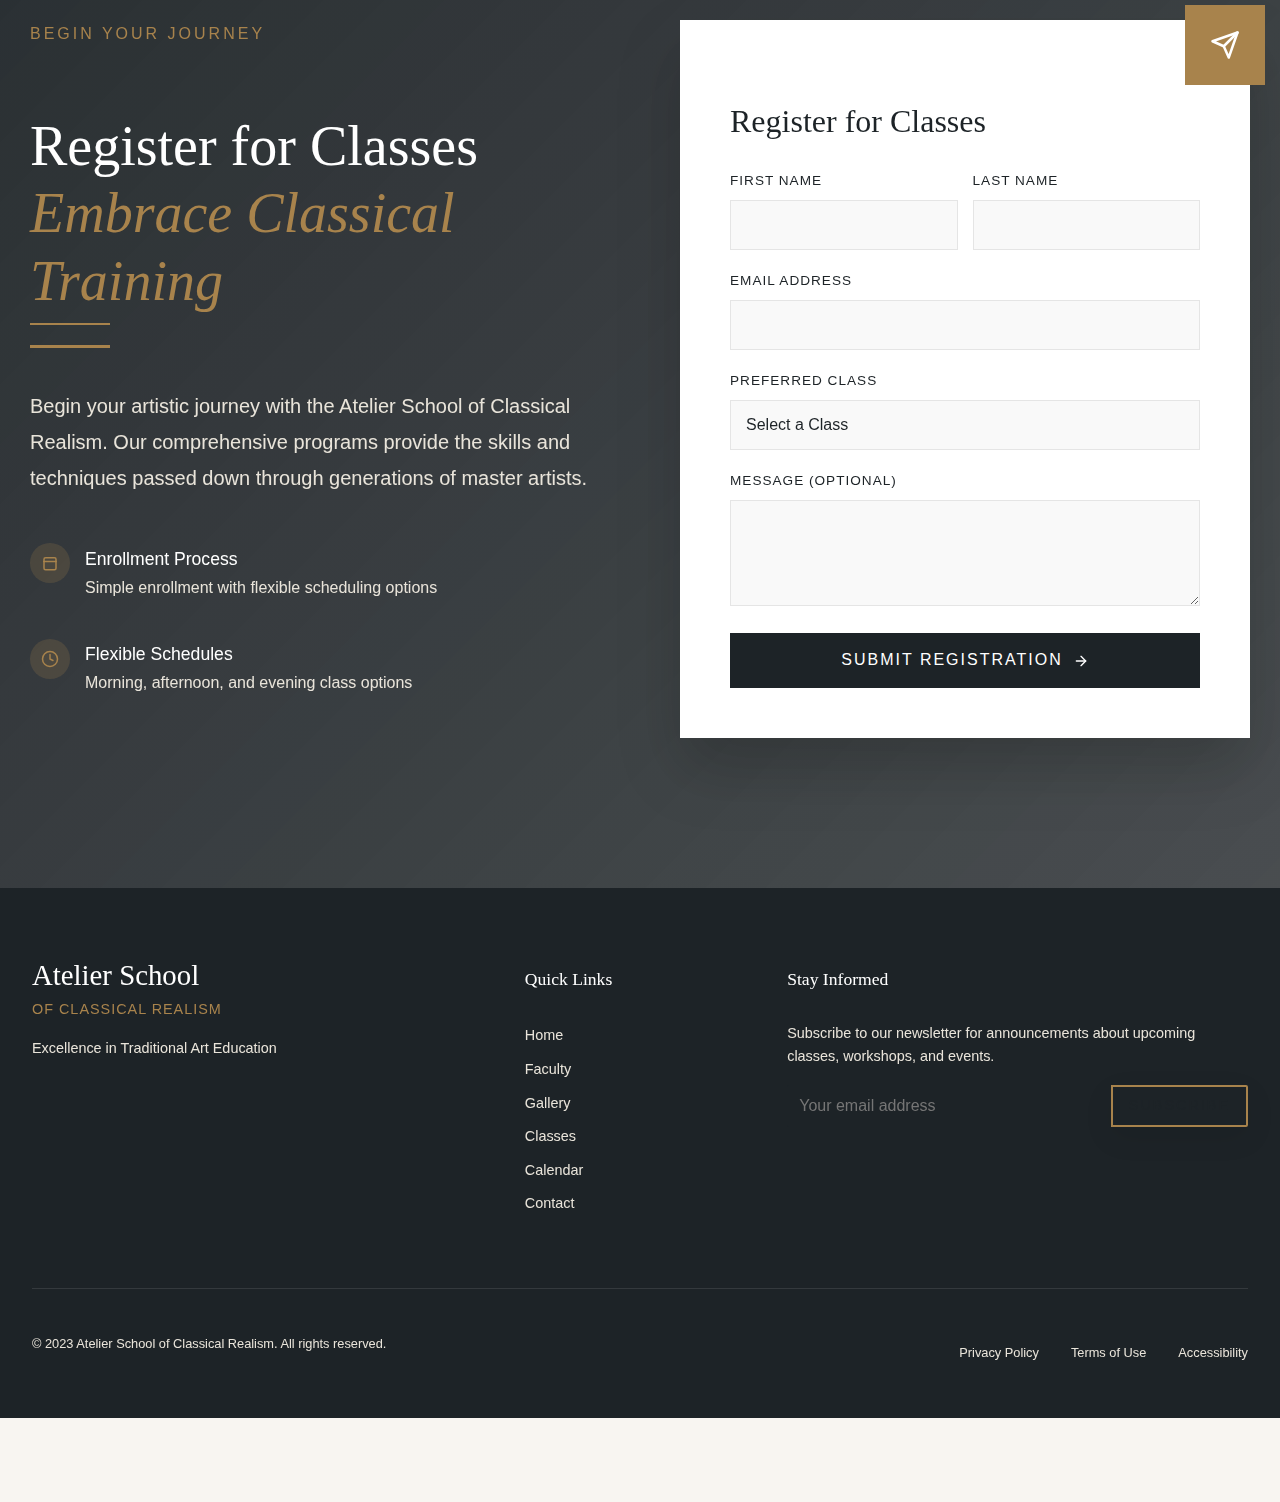
==== commit 264d1f12: "Revert "Enhance mobile dark theme with comprehensive background and styling overrides"" ====
--- a/index.html
+++ b/index.html
@@ -253,36 +253,34 @@
             </style>
         </div>
 
-        <!-- About Section -->
         <section id="about" style="padding: 120px 0; background: linear-gradient(to right, #1d2327 0%, #1d2327 50%, #f8f5f1 50%, #f8f5f1 100%);">
-            <div style="max-width: 1400px; margin: 0 auto; display: grid; grid-template-columns: 1fr 1fr; gap: 60px; padding: 0 30px;">
-                <!-- About text -->
+            <div style="max-width: 1400px; margin: 0 auto; display: grid; grid-template-columns: 1fr 1fr; gap: 60px;">
+                <!-- Left column -->
                 <div style="padding: 0 50px; color: #ffffff;">
-                    <h2 style="font-family: 'Cormorant Garamond', serif; font-size: 3rem; margin-bottom: 40px; font-weight: 300; position: relative; display: inline-block;">Our Philosophy</h2>
-                    
-                    <div style="width: 60px; height: 3px; background: linear-gradient(to right, #a8834c, transparent); margin: 30px 0;"></div>
-                    
-                    <p style="font-family: 'Montserrat', sans-serif; font-size: 1.1rem; line-height: 1.8; margin-bottom: 25px;">Founded in 1988, Atelier School of Classical Realism upholds the methods and techniques of the great masters, providing an education rooted in traditional artistic principles that have stood the test of time.</p>
-                    
-                    <p style="font-family: 'Montserrat', sans-serif; font-size: 1.1rem; line-height: 1.8; margin-bottom: 25px;">Our curriculum is based on the atelier method, which emphasizes direct observation, methodical skill-building, and personalized instruction. We believe in fostering both technical expertise and creative expression.</p>
-                    
-                    <blockquote style="font-family: 'Cormorant Garamond', serif; font-size: 1.6rem; font-style: italic; color: #a8834c; line-height: 1.5; padding-left: 30px; border-left: 2px solid #a8834c; margin: 40px 0;">
-                        "The mission of art is to represent nature not to imitate her."
-                        <cite style="display: block; font-family: 'Montserrat', sans-serif; font-size: 0.9rem; color: #e9e4da; margin-top: 15px; font-style: normal;">— William Morris Hunt</cite>
-                    </blockquote>
-                    
-                    <p style="font-family: 'Montserrat', sans-serif; font-size: 1.1rem; line-height: 1.8; margin-bottom: 25px;">Our dedicated instructors guide students through a progressive curriculum that builds fundamental skills in drawing, painting, and sculpture. Through rigorous study and practice, students develop the technical foundation necessary for artistic excellence.</p>
-                </div>
-                
-                <!-- About image -->
-                <div style="position: relative; z-index: 1; padding: 40px 0;">
-                    <div style="position: relative; transform: translateY(-20px);">
-                        <img src="images/david-hardy2.jpg" alt="Student working on a drawing" style="width: 100%; height: auto; object-fit: cover; box-shadow: 0 25px 50px rgba(0,0,0,0.3); border-radius: 3px;">
-                    </div>
-                    
-                    <div style="position: absolute; bottom: 0; right: -30px; width: 180px; height: 180px; background-image: url('images/CharlesAntolin_Van_2.jpeg'); background-size: cover; background-position: center; box-shadow: 0 15px 35px rgba(0,0,0,0.3); border: 5px solid white; z-index: 2;"></div>
-                    
-                    <div style="position: absolute; top: 20px; left: -50px; width: 120px; height: 120px; background-image: url('images/david-hardy3.jpg'); background-size: cover; background-position: center; box-shadow: 0 15px 35px rgba(0,0,0,0.3); border: 5px solid white; z-index: 2;"></div>
+                    <h2 style="font-size: 4rem; margin-bottom: 30px; font-weight: 300; font-family: 'Cormorant Garamond', serif; position: relative;">
+                        Our Atelier
+                        <span style="display: block; font-size: 1.2rem; margin-top: 15px; text-transform: uppercase; letter-spacing: 3px; color: #a8834c; font-family: 'Montserrat', sans-serif;">A Legacy of Excellence</span>
+                    </h2>
+                    
+                    <div style="width: 80px; height: 3px; background: #a8834c; margin-bottom: 40px;"></div>
+                    
+                    <p style="font-size: 1.25rem; line-height: 1.8; margin-bottom: 25px; color: #e9e4da;">Highly personalized guidance, made possible with small classes, encourages individual growth. Advanced students learn to fine-tune drawing and painting skills, thus maximizing accomplishment.</p>
+                    
+                    <p style="font-size: 1.25rem; line-height: 1.8; margin-bottom: 40px; color: #e9e4da;">Advanced students, including both emerging and established art professionals, are offered career counseling and business procedures. Museum field trips are correlated with Atelier studies.</p>
+                    
+                    <a href="#classes" style="display: inline-block; background: #a8834c; color: white; padding: 15px 40px; text-decoration: none; font-family: 'Montserrat', sans-serif; text-transform: uppercase; letter-spacing: 2px; font-size: 14px; transition: all 0.3s ease; border: none; box-shadow: 0 10px 20px rgba(0,0,0,0.1);">Explore Our Classes</a>
+                </div>
+                
+                <!-- Right column -->
+                <div style="position: relative;">
+                    <div style="position: absolute; top: -30px; left: -30px; width: 100%; height: 100%; background: rgba(168,131,76,0.1); z-index: 1;"></div>
+                    
+                    <img src="images/dh24-lrg.jpg" alt="David Hardy homage to Vermeer" style="width: 100%; height: 100%; object-fit: cover; position: relative; z-index: 2; box-shadow: 0 30px 60px rgba(0,0,0,0.18);">
+                    
+                    <!-- <blockquote style="position: absolute; bottom: -40px; right: -40px; background: white; padding: 30px; max-width: 400px; box-shadow: 0 15px 35px rgba(0,0,0,0.1); z-index: 3; border-left: 4px solid #a8834c;">
+                        <p style="font-family: 'Cormorant Garamond', serif; font-style: italic; font-size: 1.4rem; color: #1d2327; margin-bottom: 15px;">"The Atelier School of Classical Realism provides a solid foundation in traditional techniques that allows artists to fully express their creative vision."</p>
+                        <cite style="font-family: 'Montserrat', sans-serif; font-size: 0.9rem; color: #a8834c; text-transform: uppercase; letter-spacing: 1px;">— Aaron, current student</cite>
+                    </blockquote> -->
                 </div>
             </div>
         </section>
@@ -1033,292 +1031,5 @@
             });
         });
     </script>
-    
-    <!-- Theme Testing Tool -->
-    <script>
-        // Run this script to test mobile theme consistency
-        document.addEventListener('DOMContentLoaded', function() {
-            // Only run on mobile
-            if (window.innerWidth <= 767) {
-                // Add a toggle button to show/hide the test UI
-                const testToggle = document.createElement('button');
-                testToggle.textContent = 'Debug Theme';
-                testToggle.style.position = 'fixed';
-                testToggle.style.bottom = '10px';
-                testToggle.style.right = '10px';
-                testToggle.style.zIndex = '99999';
-                testToggle.style.background = '#ff3300';
-                testToggle.style.color = 'white';
-                testToggle.style.padding = '8px';
-                testToggle.style.border = 'none';
-                testToggle.style.borderRadius = '4px';
-                testToggle.style.fontSize = '12px';
-                document.body.appendChild(testToggle);
-                
-                let testActive = false;
-                const problemSections = [];
-                
-                // Toggle test mode on button click
-                testToggle.addEventListener('click', function() {
-                    testActive = !testActive;
-                    
-                    if (testActive) {
-                        // Analyze all sections
-                        document.querySelectorAll('section, div').forEach(function(element) {
-                            // Get computed style
-                            const style = window.getComputedStyle(element);
-                            const bgColor = style.backgroundColor;
-                            const bgImage = style.backgroundImage;
-                            
-                            // Check if it has a light background
-                            if (isLightBackground(bgColor, bgImage)) {
-                                // Mark the element as problematic
-                                element.style.outline = '3px solid red';
-                                problemSections.push(element);
-                                
-                                // Add the element info
-                                const info = document.createElement('div');
-                                info.textContent = 'LIGHT BG: ' + bgColor;
-                                info.style.position = 'absolute';
-                                info.style.top = '0';
-                                info.style.left = '0';
-                                info.style.background = 'red';
-                                info.style.color = 'white';
-                                info.style.padding = '3px';
-                                info.style.fontSize = '10px';
-                                info.style.zIndex = '9999';
-                                info.className = 'debug-info';
-                                
-                                // Store original position if needed
-                                if (style.position === 'static') {
-                                    element.style.position = 'relative';
-                                }
-                                
-                                element.appendChild(info);
-                            }
-                        });
-                        
-                        // Show results in console
-                        console.log('Found ' + problemSections.length + ' elements with light backgrounds');
-                        
-                        testToggle.textContent = 'Hide Debug (Found ' + problemSections.length + ')';
-                        testToggle.style.background = 'green';
-                    } else {
-                        // Remove debug outlines and info
-                        document.querySelectorAll('.debug-info').forEach(el => el.remove());
-                        problemSections.forEach(function(element) {
-                            element.style.outline = '';
-                        });
-                        
-                        testToggle.textContent = 'Debug Theme';
-                        testToggle.style.background = '#ff3300';
-                    }
-                });
-                
-                // Helper function to check if a background is light
-                function isLightBackground(bgColor, bgImage) {
-                    // If there's no background or it's transparent
-                    if (bgColor === 'rgba(0, 0, 0, 0)' && bgImage === 'none') {
-                        return false;
-                    }
-                    
-                    // Check if background image is a gradient
-                    if (bgImage !== 'none' && !bgImage.includes('linear-gradient(to right, rgb(29, 35, 39)')) {
-                        // We could do more detailed analysis, but for now assume non-gradient images are OK
-                        return false;
-                    }
-                    
-                    // Parse the RGB values
-                    let r, g, b;
-                    
-                    if (bgColor.startsWith('rgb')) {
-                        const match = bgColor.match(/rgba?\((\d+),\s*(\d+),\s*(\d+)/);
-                        if (match) {
-                            r = parseInt(match[1]);
-                            g = parseInt(match[2]);
-                            b = parseInt(match[3]);
-                        }
-                    } else if (bgColor.startsWith('#')) {
-                        r = parseInt(bgColor.slice(1, 3), 16);
-                        g = parseInt(bgColor.slice(3, 5), 16);
-                        b = parseInt(bgColor.slice(5, 7), 16);
-                    } else {
-                        // If we can't parse the color, be conservative
-                        return false;
-                    }
-                    
-                    // Calculate relative luminance
-                    // Formula: 0.299*R + 0.587*G + 0.114*B
-                    const luminance = (0.299 * r + 0.587 * g + 0.114 * b) / 255;
-                    
-                    // If luminance > 0.5, it's a light color
-                    return luminance > 0.5;
-                }
-            }
-        });
-    </script>
-    
-    <!-- Comprehensive Dark Theme Override -->
-    <script>
-        document.addEventListener('DOMContentLoaded', function() {
-            // Only apply to mobile devices
-            if (window.innerWidth <= 767) {
-                console.log('Applying comprehensive dark theme overrides');
-                
-                // 1. Force dark background on main sections
-                document.querySelectorAll('section').forEach(function(section) {
-                    section.style.backgroundColor = '#1d2327';
-                    section.style.color = '#e9e4da';
-                });
-                
-                // 2. Handle the split background about section
-                const aboutSection = document.getElementById('about');
-                if (aboutSection) {
-                    // Override any gradients or split backgrounds
-                    aboutSection.style.background = '#1d2327';
-                    aboutSection.style.backgroundImage = 'none';
-                    
-                    // Fix any borders in about section
-                    aboutSection.querySelectorAll('div[style*="border: 5px solid white"]').forEach(function(div) {
-                        div.style.borderColor = '#a8834c';
-                    });
-                }
-                
-                // 3. Fix cards, which may have white backgrounds
-                document.querySelectorAll('.program-card, .instructor-card, .calendar-card, div[style*="background: white"], div[style*="background-color: white"]').forEach(function(card) {
-                    card.style.backgroundColor = '#212830';
-                    card.style.background = '#212830';
-                });
-                
-                // 4. Make headings light colored for contrast
-                document.querySelectorAll('h1, h2, h3, h4, h5, h6').forEach(function(heading) {
-                    // Skip gold headings
-                    if (!heading.style.color || !heading.style.color.includes('#a8834c')) {
-                        heading.style.color = '#ffffff';
-                    }
-                });
-                
-                // 5. Make paragraphs cream colored
-                document.querySelectorAll('p').forEach(function(paragraph) {
-                    // Skip gold or specially colored paragraphs
-                    if (!paragraph.style.color || !paragraph.style.color.includes('#a8834c')) {
-                        paragraph.style.color = '#e9e4da';
-                    }
-                });
-                
-                // 6. Fix form elements
-                document.querySelectorAll('input, textarea, select').forEach(function(formElement) {
-                    formElement.style.backgroundColor = '#2a3440';
-                    formElement.style.color = '#ffffff';
-                    formElement.style.borderColor = '#3a4450';
-                });
-                
-                // 7. Make sure section backgrounds don't have gradients or images that interfere
-                document.querySelectorAll('section[style*="background:"]').forEach(function(section) {
-                    section.style.backgroundImage = 'none';
-                    section.style.backgroundColor = '#1d2327';
-                });
-                
-                // 8. Override any div with split backgrounds or light backgrounds
-                document.querySelectorAll('div[style*="background-color: #f8f5f1"], div[style*="background-color: #fff"], div[style*="background-color: #ffffff"]').forEach(function(div) {
-                    div.style.backgroundColor = '#1d2327';
-                });
-                
-                // 9. Ensure any inner content containers honor the dark theme
-                document.querySelectorAll('div[style*="max-width: 1400px"]').forEach(function(container) {
-                    if (container.parentElement && container.parentElement.tagName === 'SECTION') {
-                        container.style.backgroundColor = 'transparent';
-                    }
-                });
-                
-                // 10. Fix any calendar sections
-                const calendarSection = document.getElementById('calendar');
-                if (calendarSection) {
-                    calendarSection.style.backgroundColor = '#1d2327';
-                    calendarSection.style.backgroundImage = 'none';
-                    
-                    // Fix calendar cards
-                    calendarSection.querySelectorAll('.calendar-card, div[style*="background"]').forEach(function(card) {
-                        card.style.backgroundColor = '#212830';
-                        
-                        // Fix text colors
-                        card.querySelectorAll('h3, h4').forEach(function(heading) {
-                            heading.style.color = '#ffffff';
-                        });
-                        
-                        card.querySelectorAll('p').forEach(function(paragraph) {
-                            paragraph.style.color = '#e9e4da';
-                        });
-                    });
-                }
-                
-                // 11. Fix faculty section gradients
-                const facultySection = document.getElementById('faculty');
-                if (facultySection) {
-                    facultySection.style.backgroundColor = '#1d2327';
-                    facultySection.style.backgroundImage = 'none';
-                }
-                
-                // 12. Ensure grid layout backgrounds are consistent
-                document.querySelectorAll('div[style*="grid-template-columns"]').forEach(function(grid) {
-                    grid.style.backgroundColor = 'transparent';
-                });
-                
-                // 13. Fix any divs with linear gradients
-                document.querySelectorAll('div[style*="linear-gradient"]').forEach(function(div) {
-                    // Keep gold accent lines
-                    if (!div.style.background.includes('linear-gradient(to right, #a8834c')) {
-                        div.style.background = 'transparent';
-                    }
-                });
-                
-                // 14. Fix testimonials section 
-                const testimonialSection = document.getElementById('testimonials');
-                if (testimonialSection) {
-                    testimonialSection.style.backgroundColor = '#1d2327';
-                    testimonialSection.style.backgroundImage = 'none';
-                }
-                
-                // Final sweep for any elements with white background
-                setTimeout(function() {
-                    const allElements = document.querySelectorAll('*');
-                    for (let i = 0; i < allElements.length; i++) {
-                        const element = allElements[i];
-                        const style = window.getComputedStyle(element);
-                        const bgColor = style.backgroundColor;
-                        
-                        // Check if it's a light background color (skip transparent)
-                        if (bgColor !== 'rgba(0, 0, 0, 0)' && isLightBackground(bgColor)) {
-                            element.style.backgroundColor = '#1d2327';
-                        }
-                    }
-                    
-                    // Helper function to check if a background is light
-                    function isLightBackground(bgColor) {
-                        // Parse the RGB values
-                        let r, g, b;
-                        
-                        if (bgColor.startsWith('rgb')) {
-                            const match = bgColor.match(/rgba?\((\d+),\s*(\d+),\s*(\d+)/);
-                            if (match) {
-                                r = parseInt(match[1]);
-                                g = parseInt(match[2]);
-                                b = parseInt(match[3]);
-                            }
-                        } else {
-                            return false;
-                        }
-                        
-                        // Calculate relative luminance
-                        // Formula: 0.299*R + 0.587*G + 0.114*B
-                        const luminance = (0.299 * r + 0.587 * g + 0.114 * b) / 255;
-                        
-                        // If luminance > 0.5, it's a light color
-                        return luminance > 0.5;
-                    }
-                }, 500);
-            }
-        });
-    </script>
 </body>
 </html> 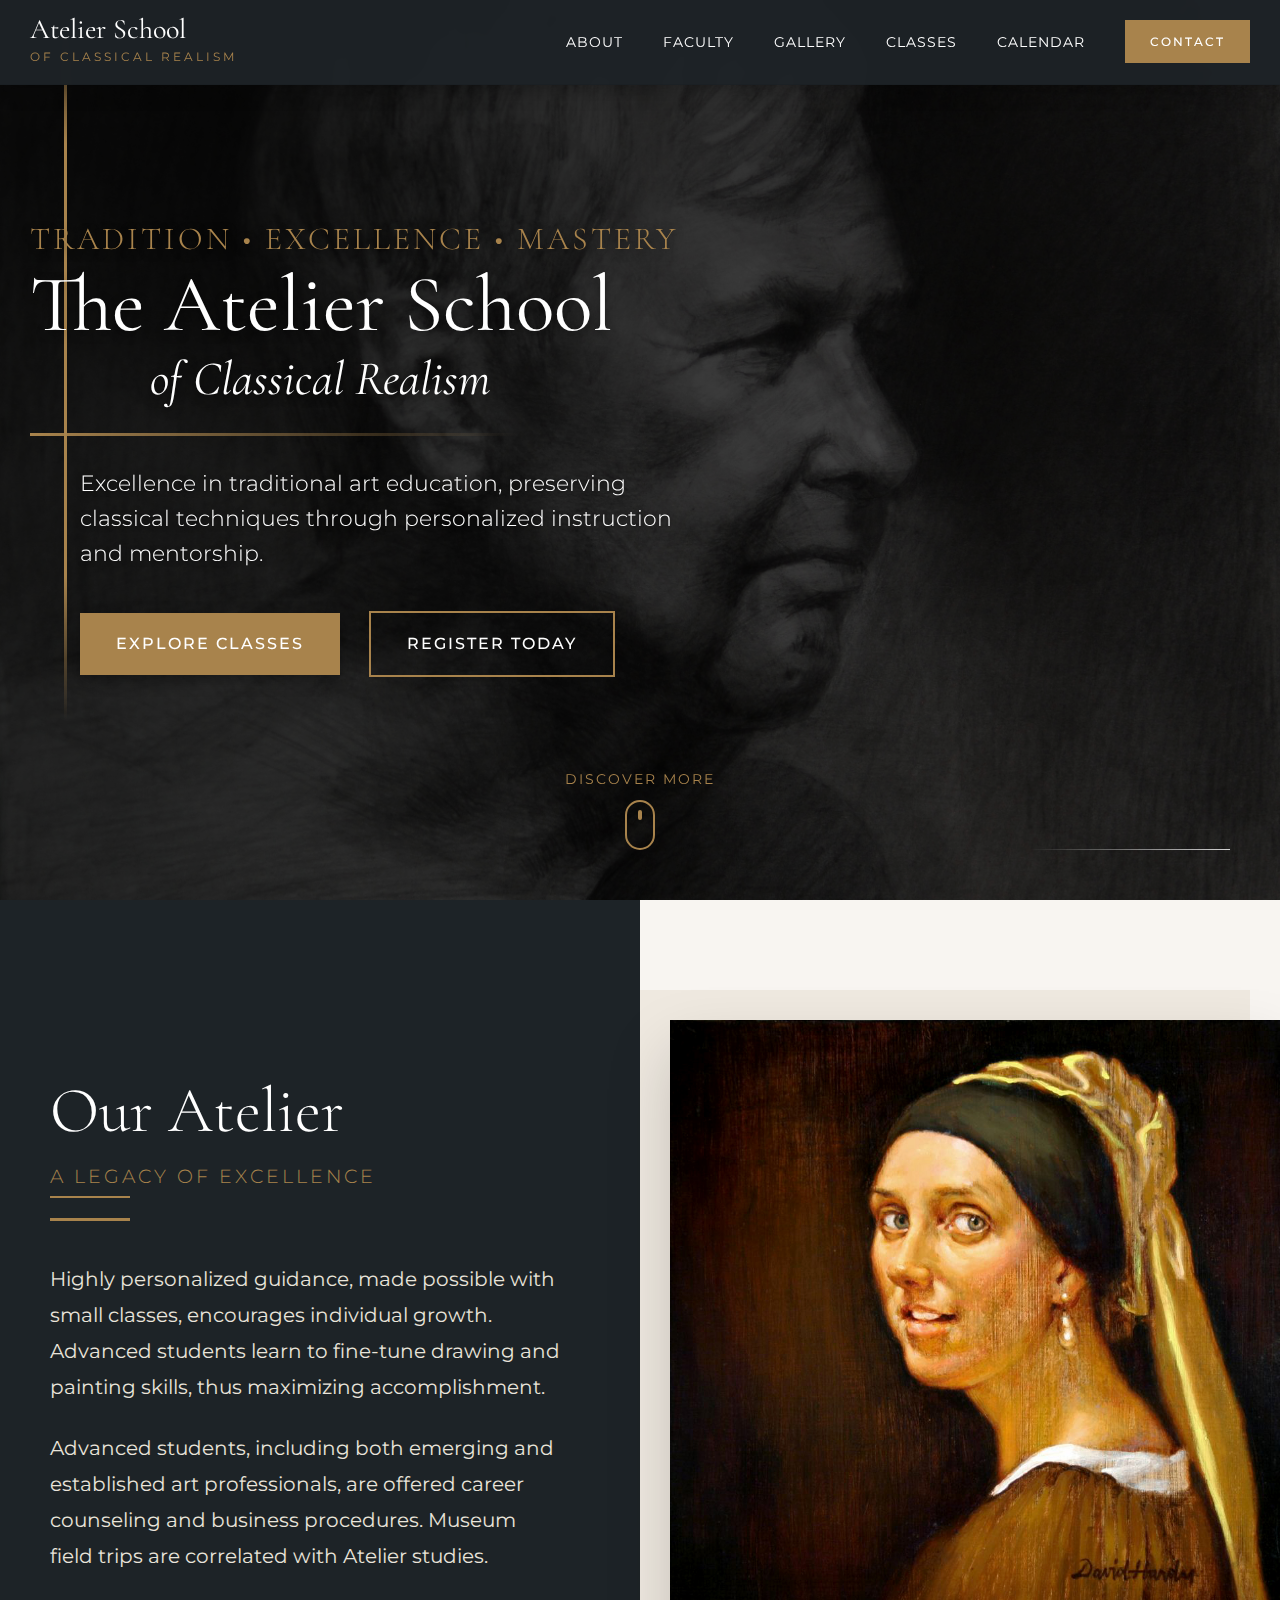
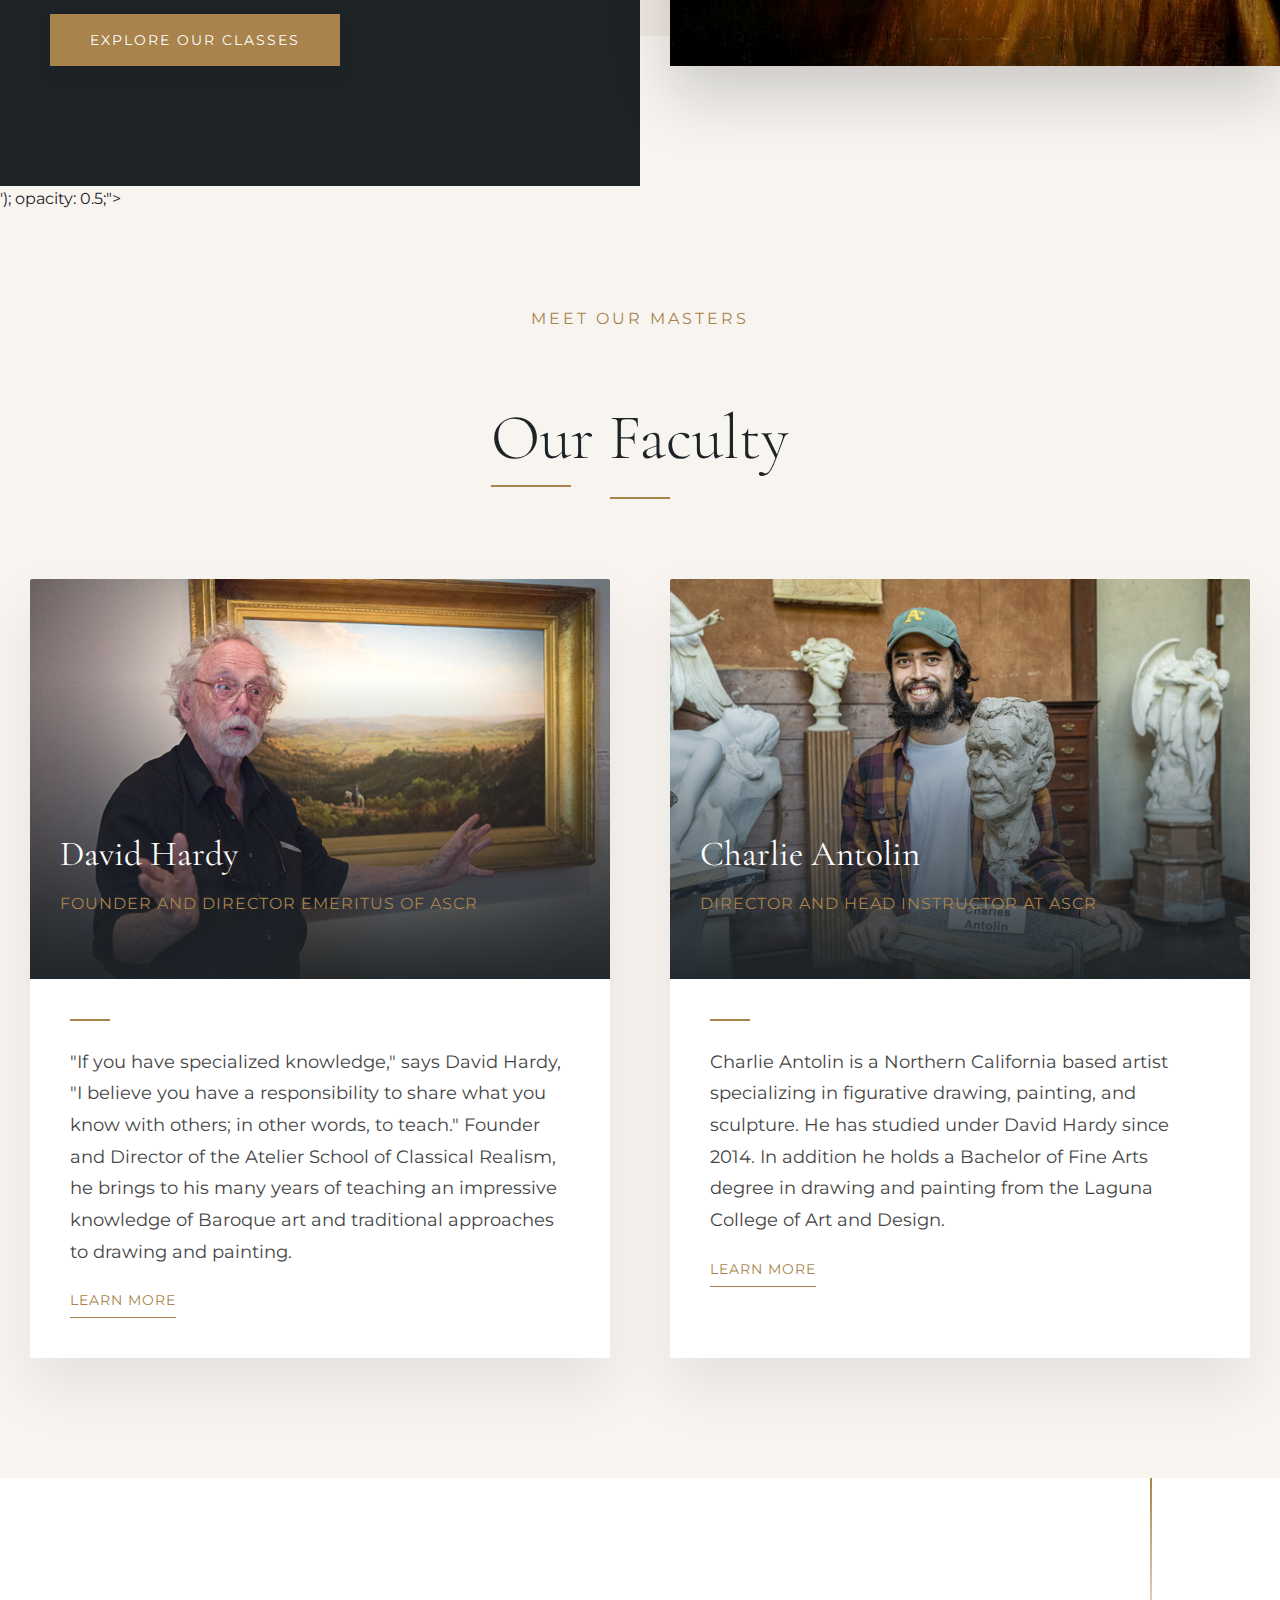
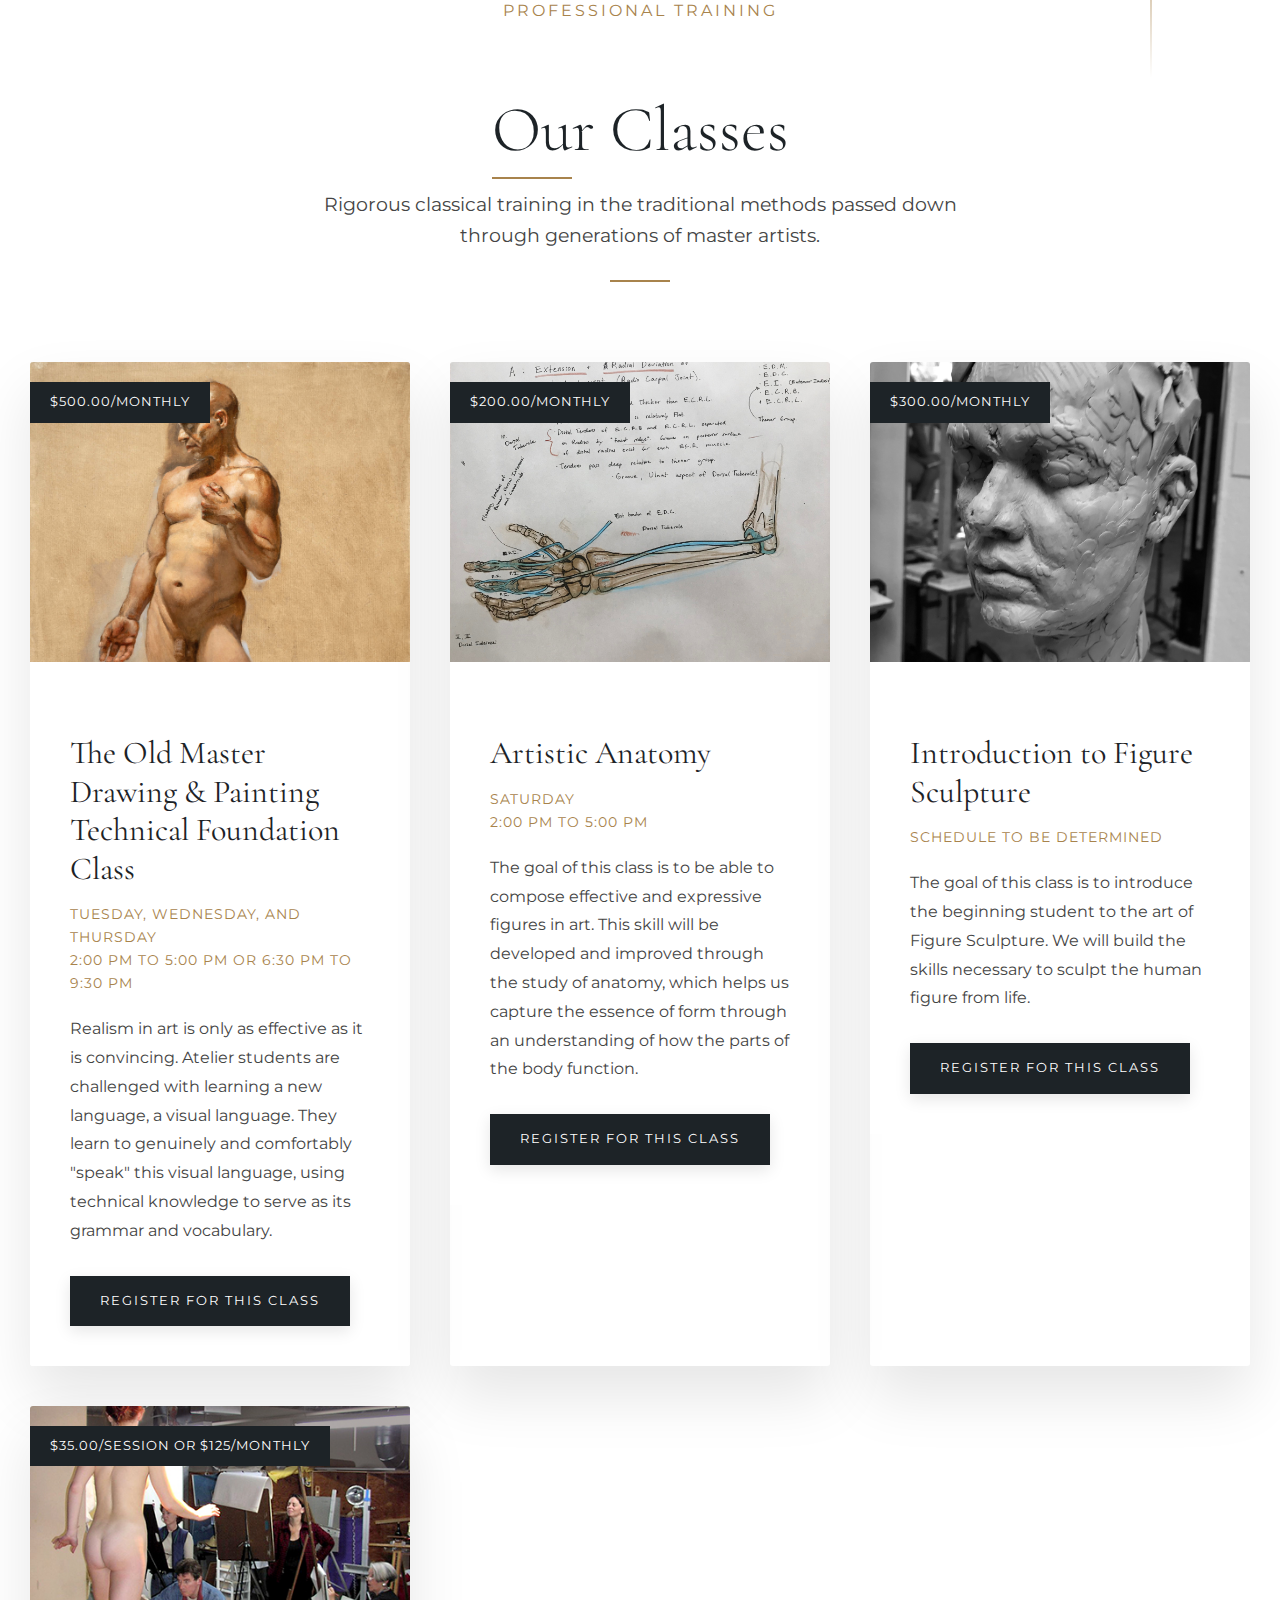
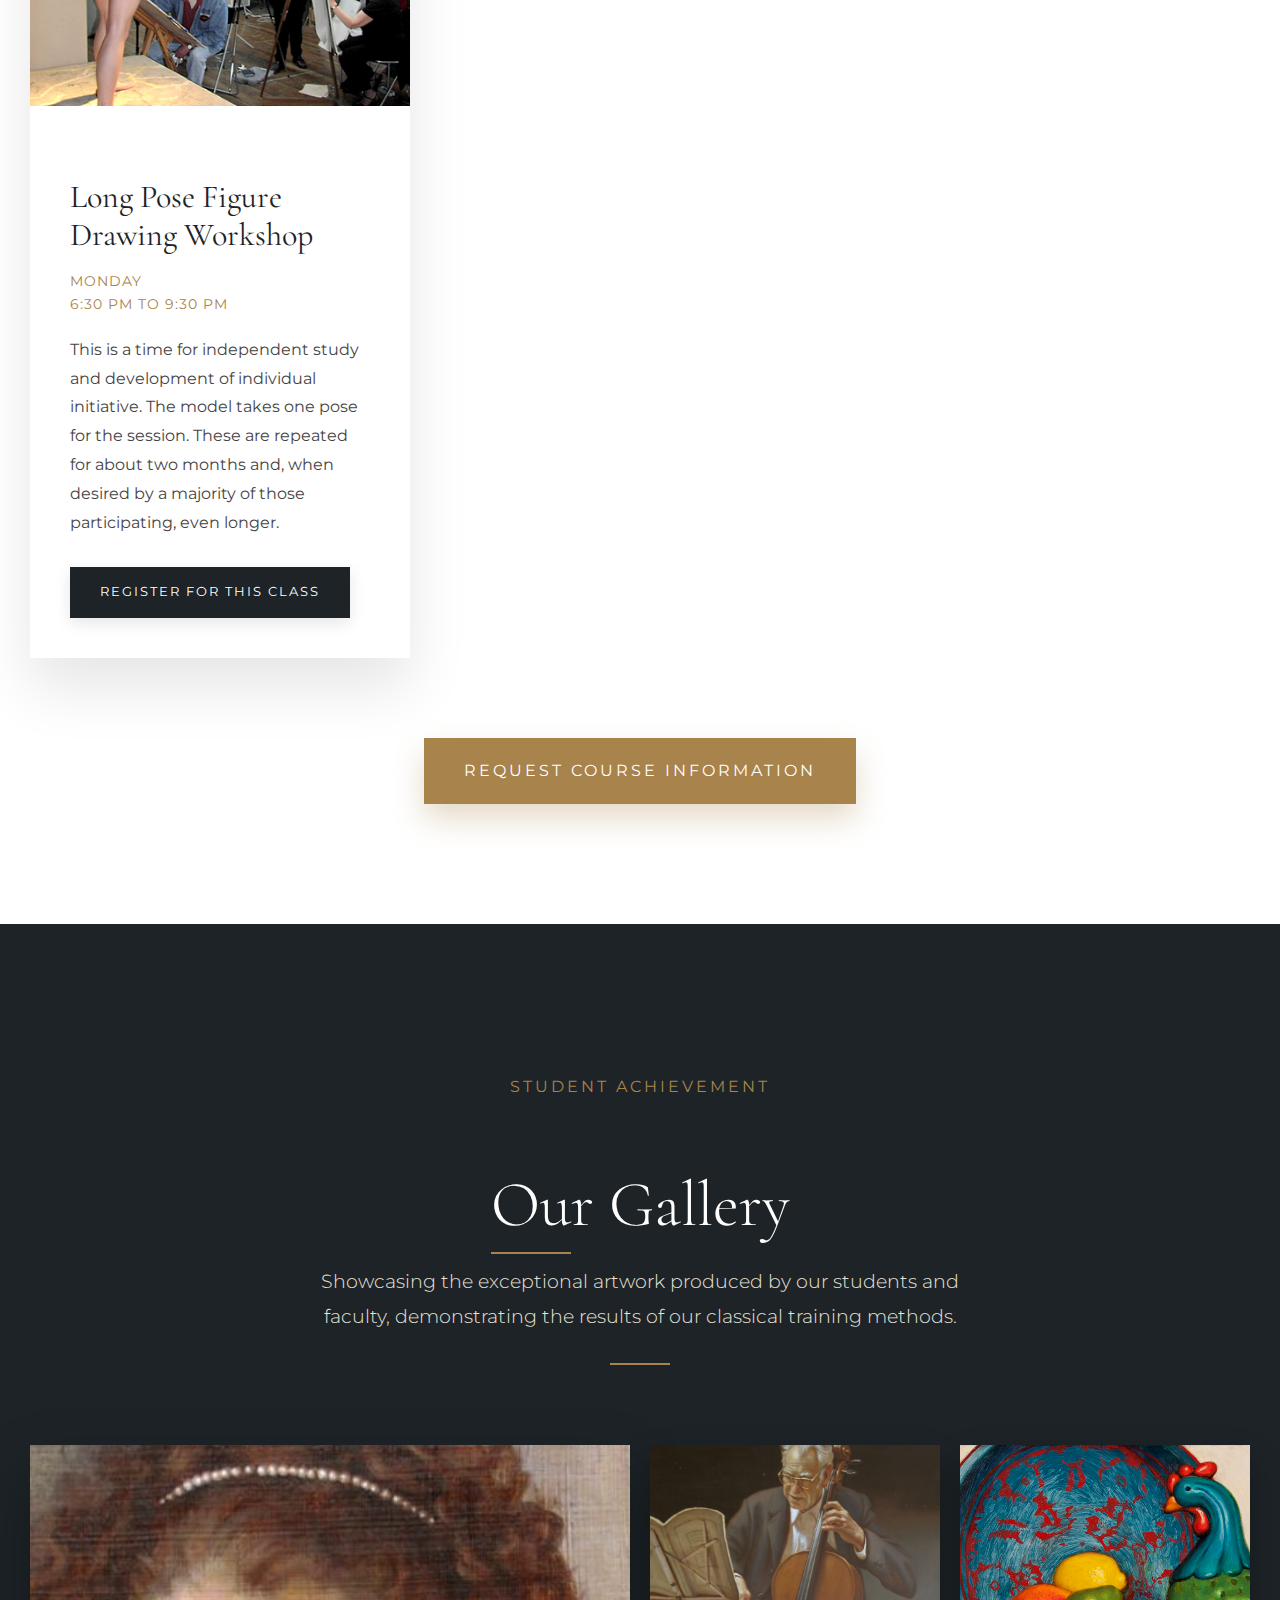
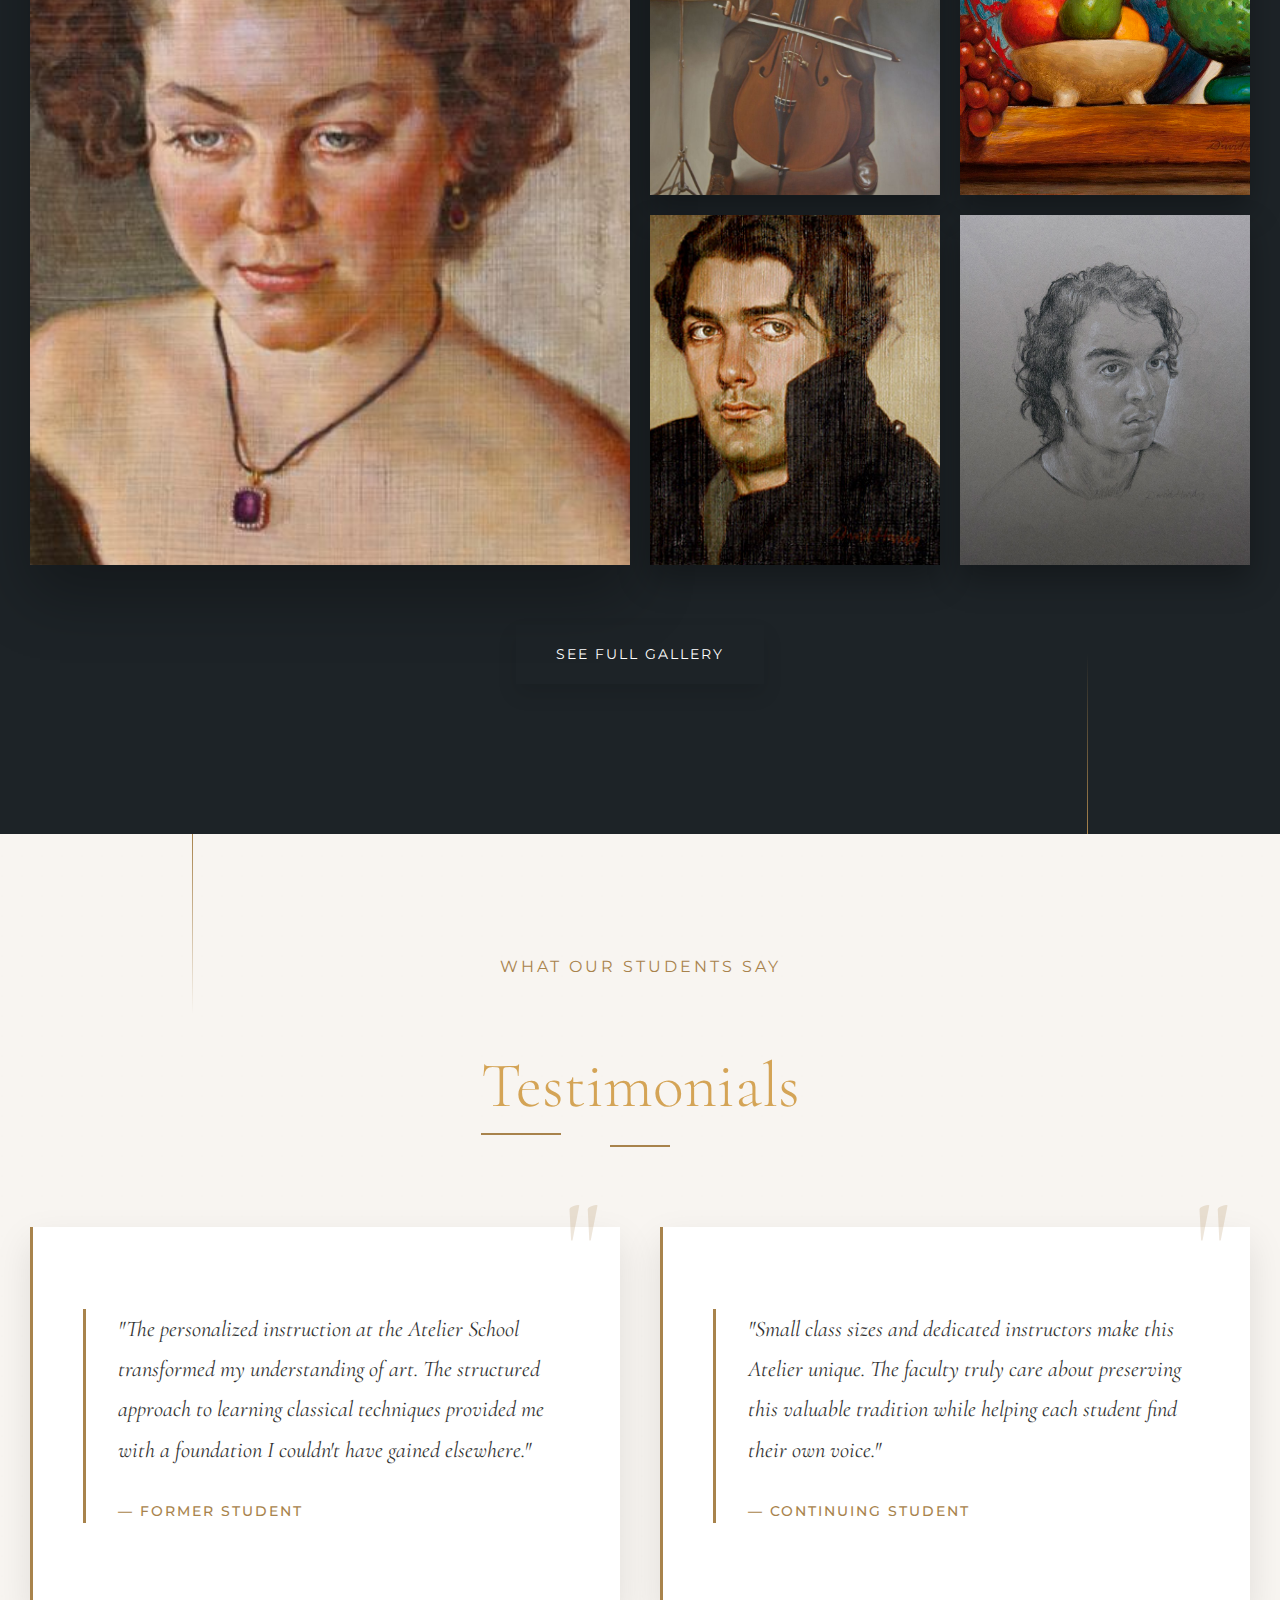
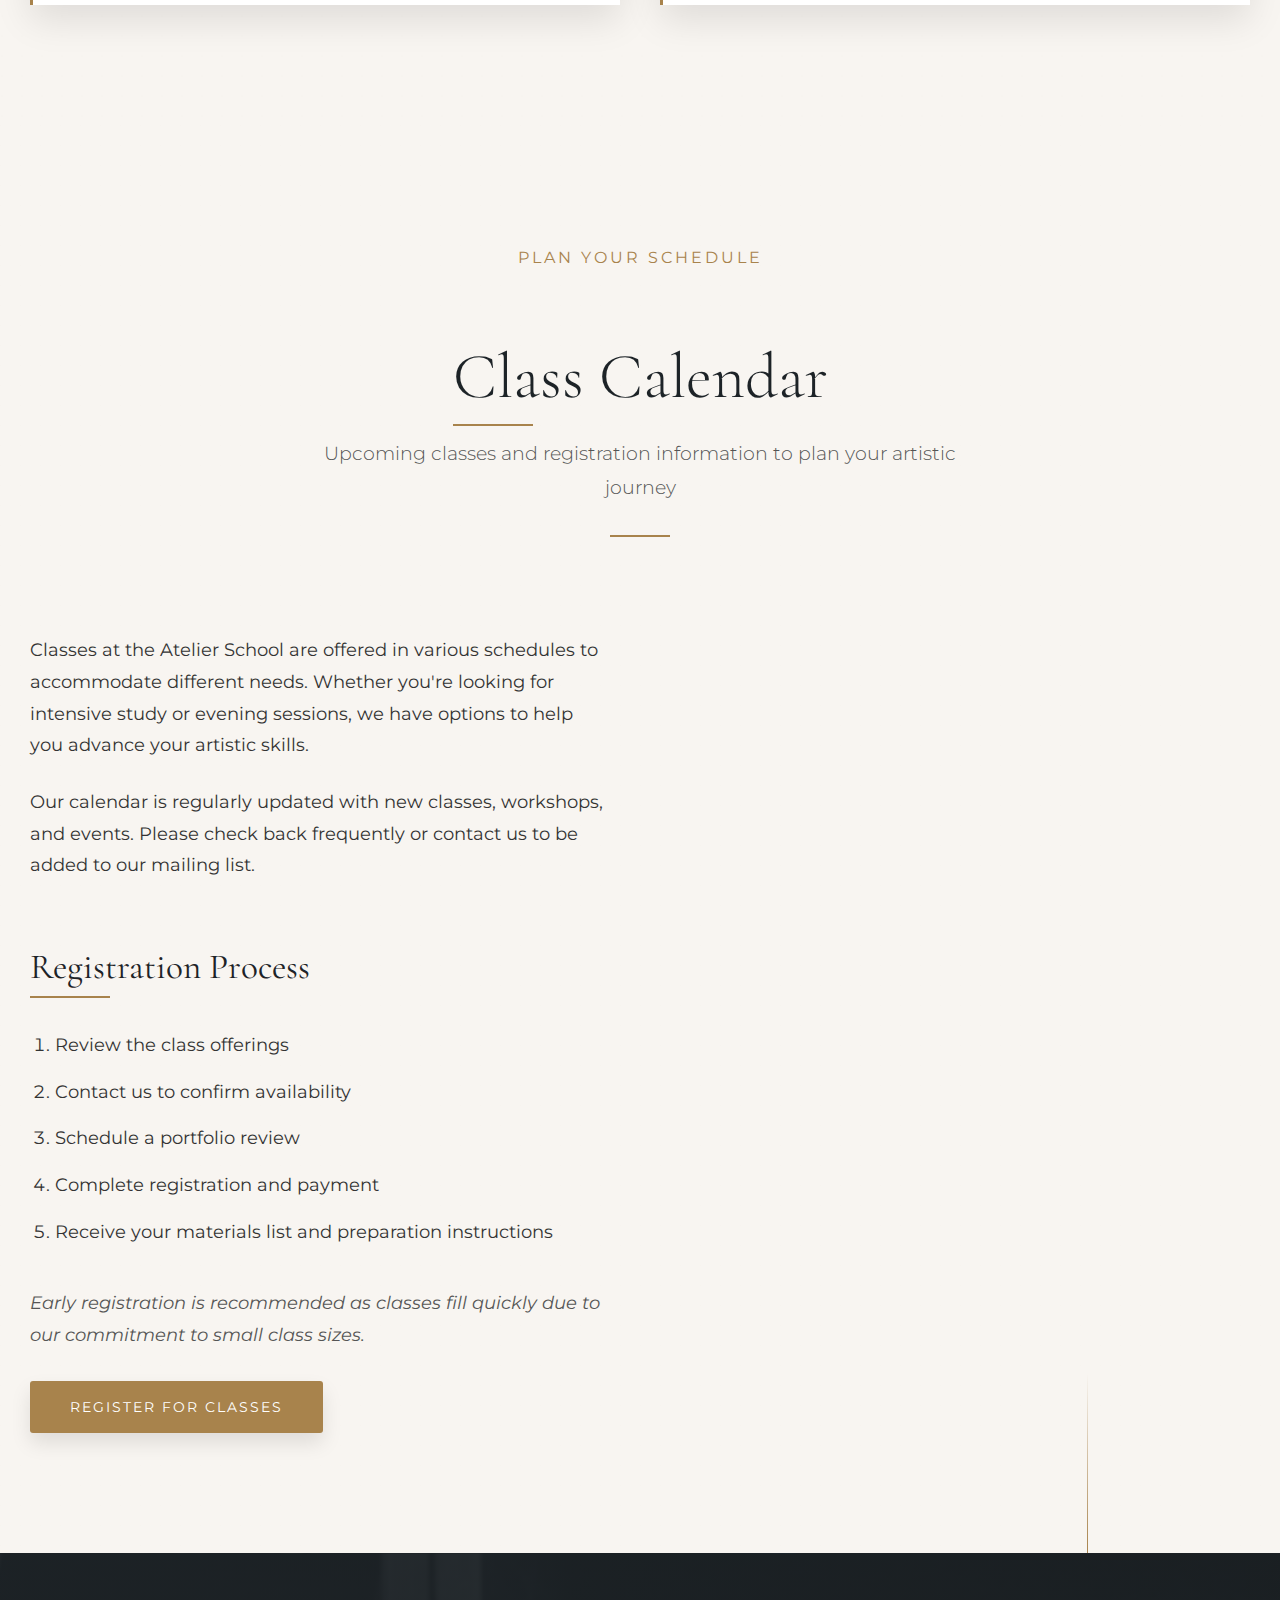
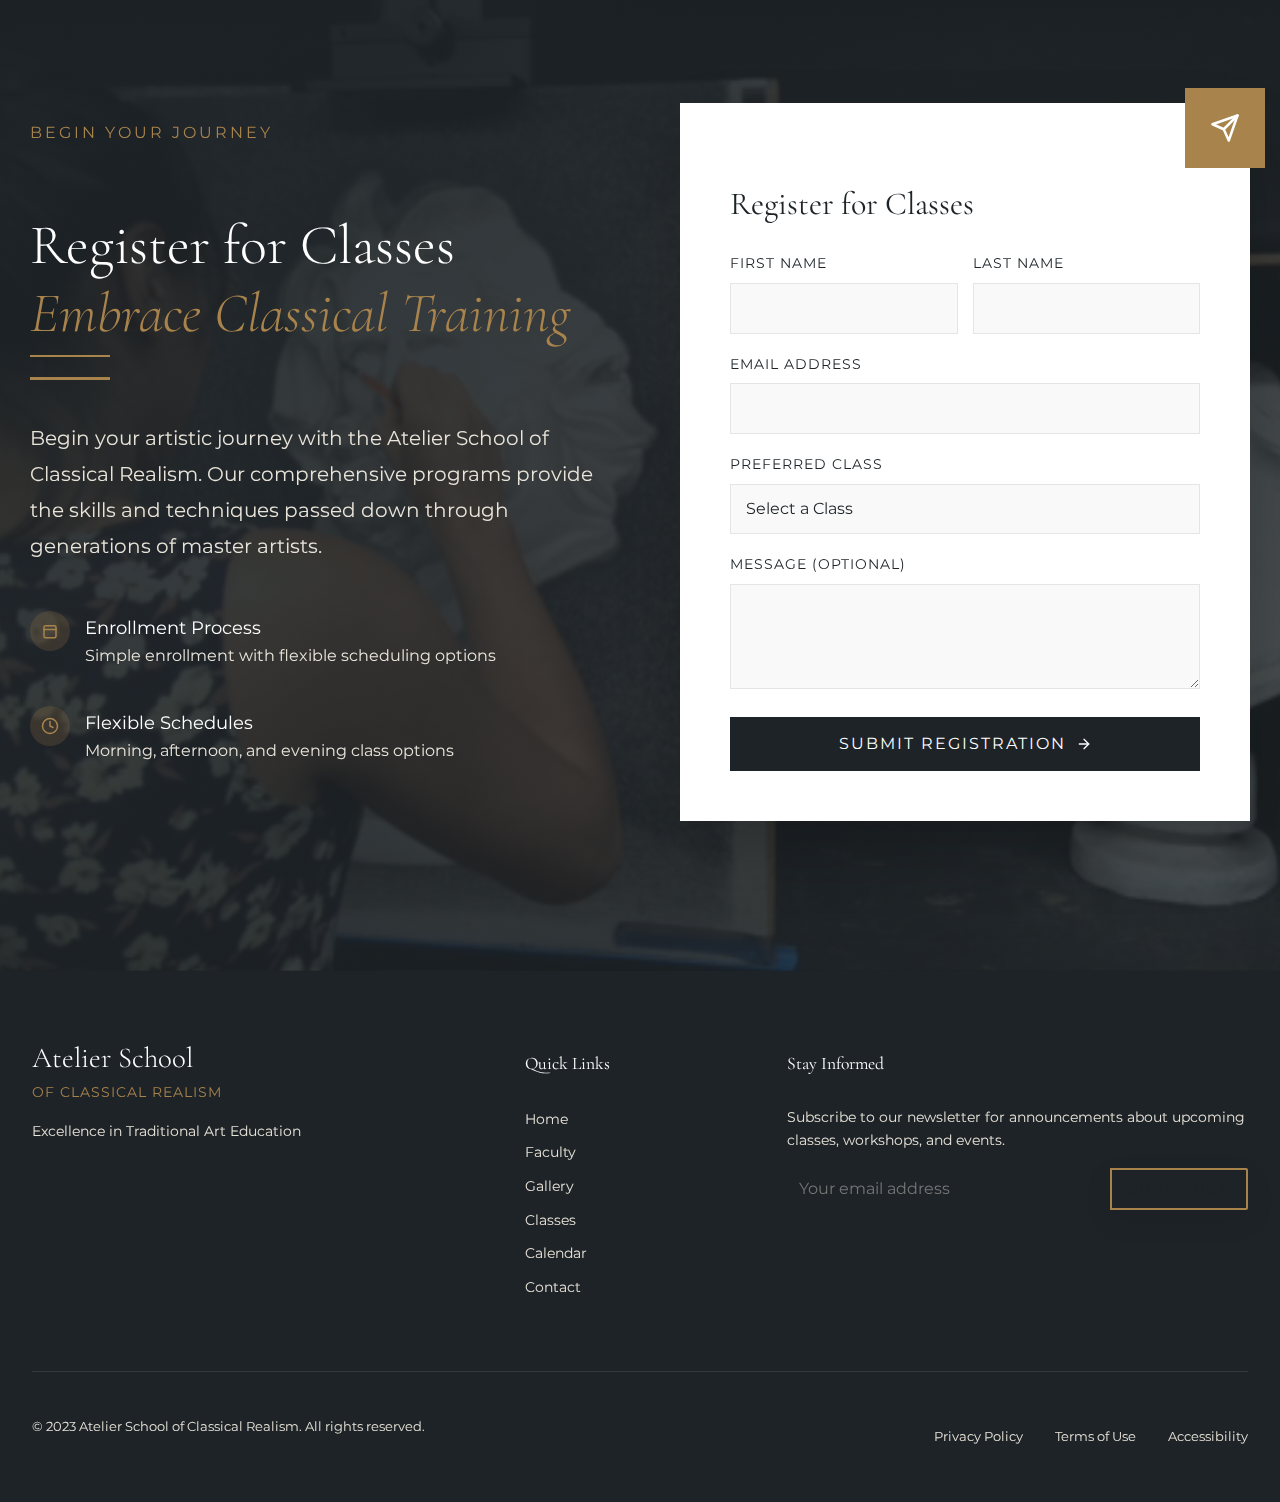
==== commit e5819024: "Update course registration steps with clearer, more concise language" ====
--- a/index.html
+++ b/index.html
@@ -619,9 +619,9 @@
                         </h3>
                         
                         <ol style="margin-bottom: 40px; padding-left: 25px;">
-                            <li style="font-size: 1.1rem; line-height: 1.8; margin-bottom: 15px; color: #333;">Review the class calendar and select your desired courses</li>
-                            <li style="font-size: 1.1rem; line-height: 1.8; margin-bottom: 15px; color: #333;">Contact the appropriate instructor to confirm availability</li>
-                            <li style="font-size: 1.1rem; line-height: 1.8; margin-bottom: 15px; color: #333;">Schedule a portfolio review (if required)</li>
+                            <li style="font-size: 1.1rem; line-height: 1.8; margin-bottom: 15px; color: #333;">Review the class offerings</li>
+                            <li style="font-size: 1.1rem; line-height: 1.8; margin-bottom: 15px; color: #333;">Contact us to confirm availability</li>
+                            <li style="font-size: 1.1rem; line-height: 1.8; margin-bottom: 15px; color: #333;">Schedule a portfolio review</li>
                             <li style="font-size: 1.1rem; line-height: 1.8; margin-bottom: 15px; color: #333;">Complete registration and payment</li>
                             <li style="font-size: 1.1rem; line-height: 1.8; margin-bottom: 15px; color: #333;">Receive your materials list and preparation instructions</li>
                         </ol>
